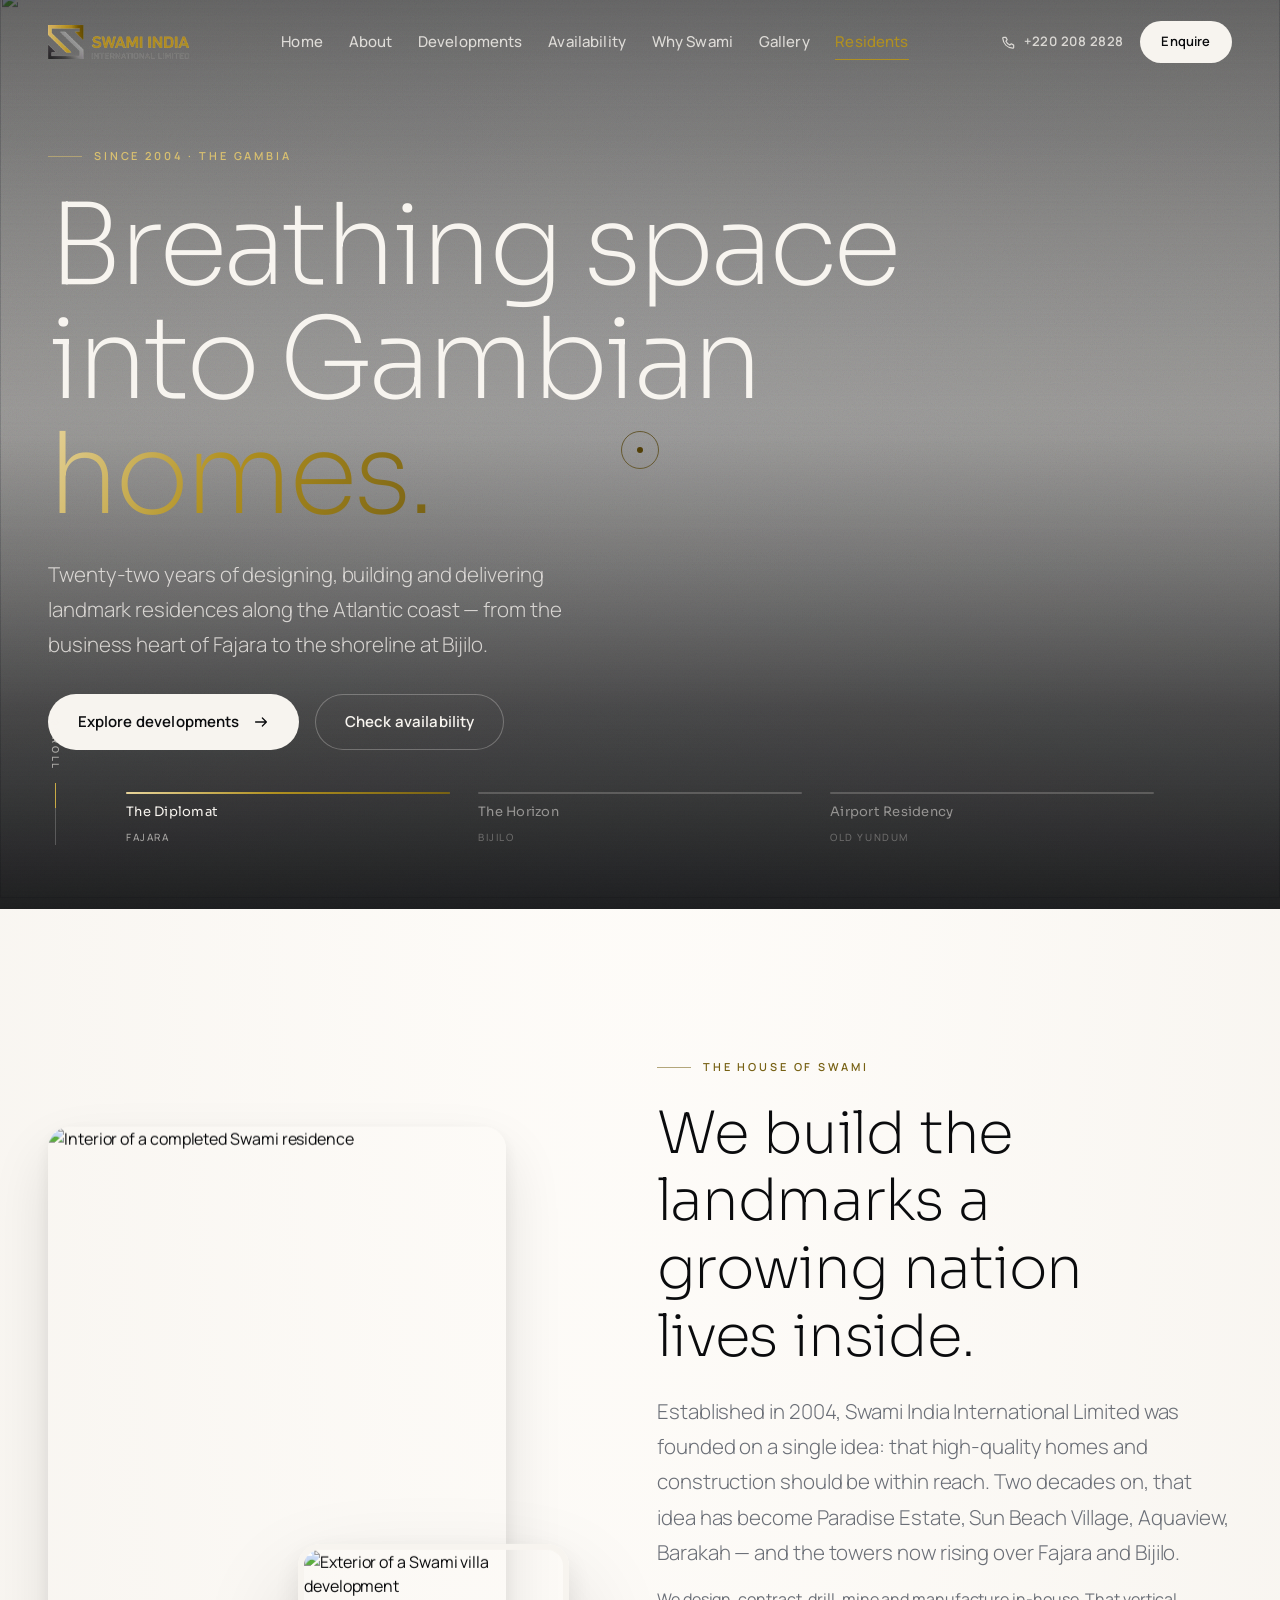
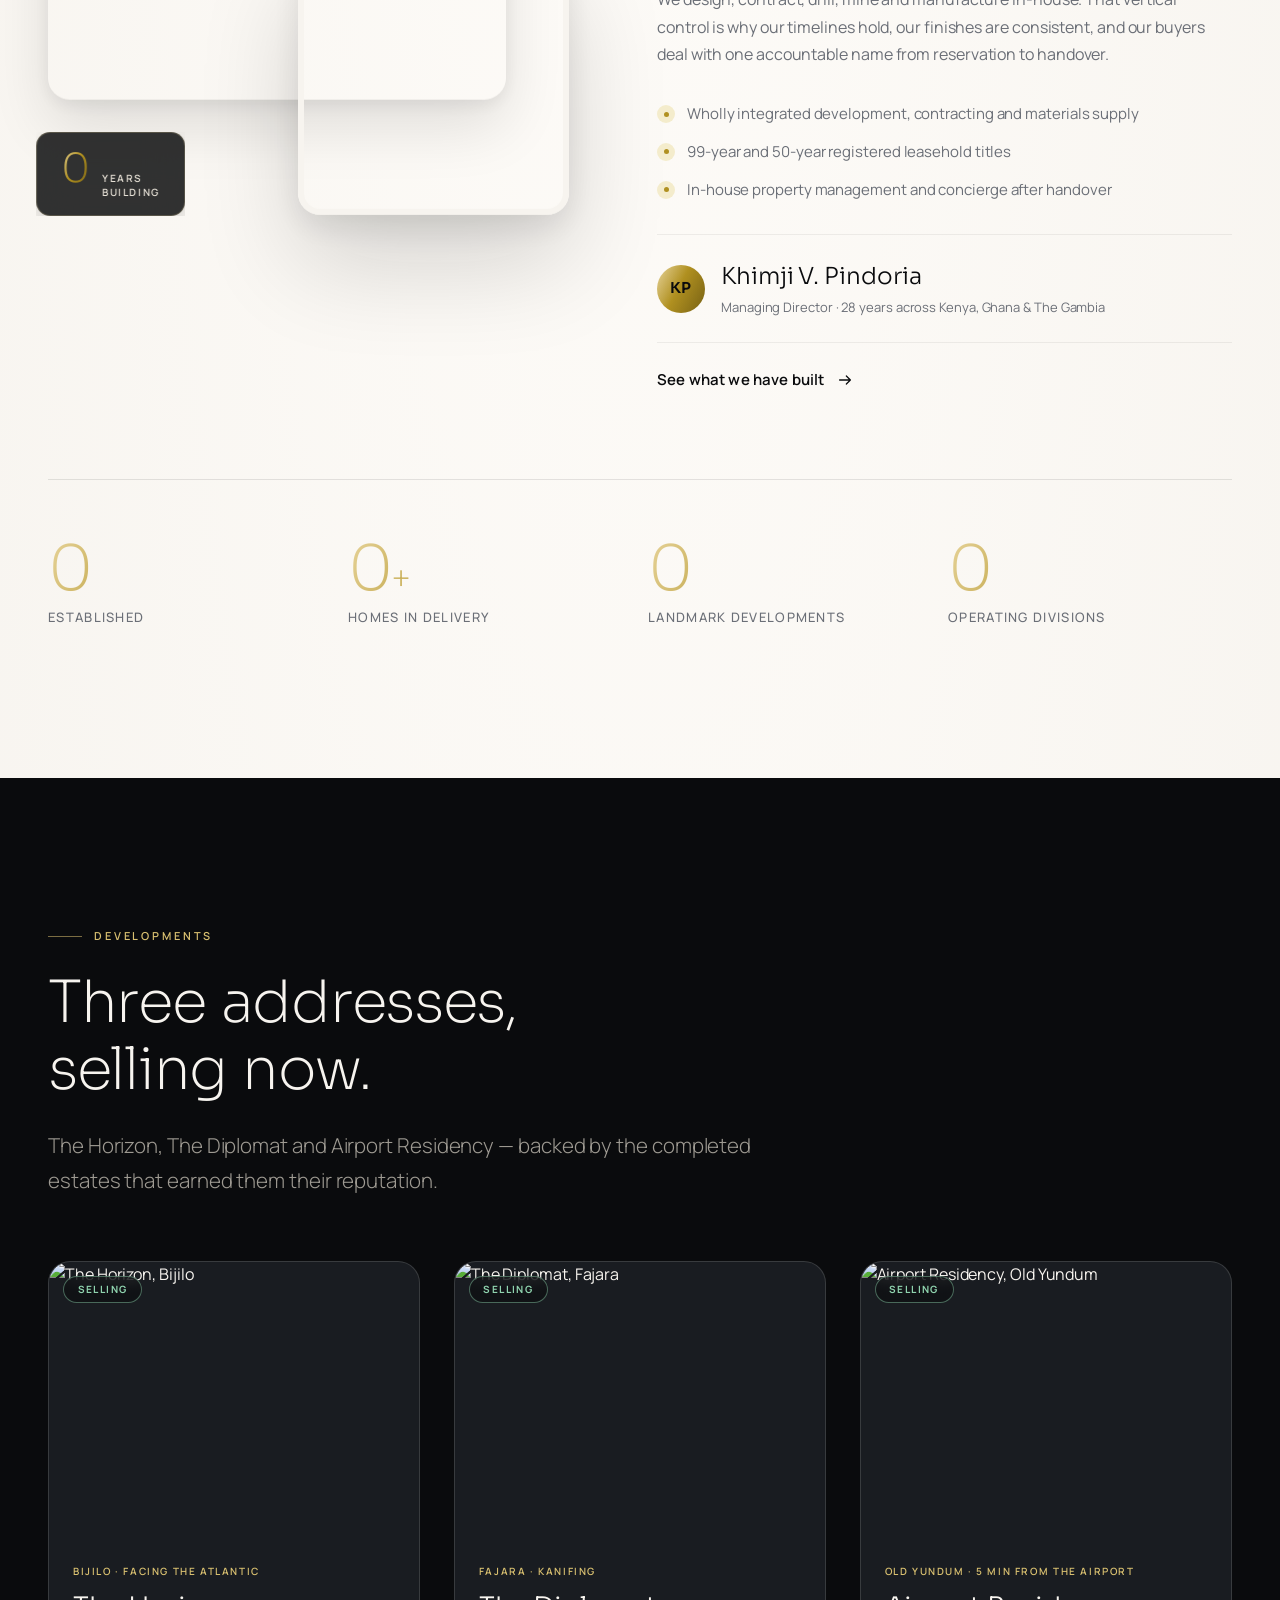
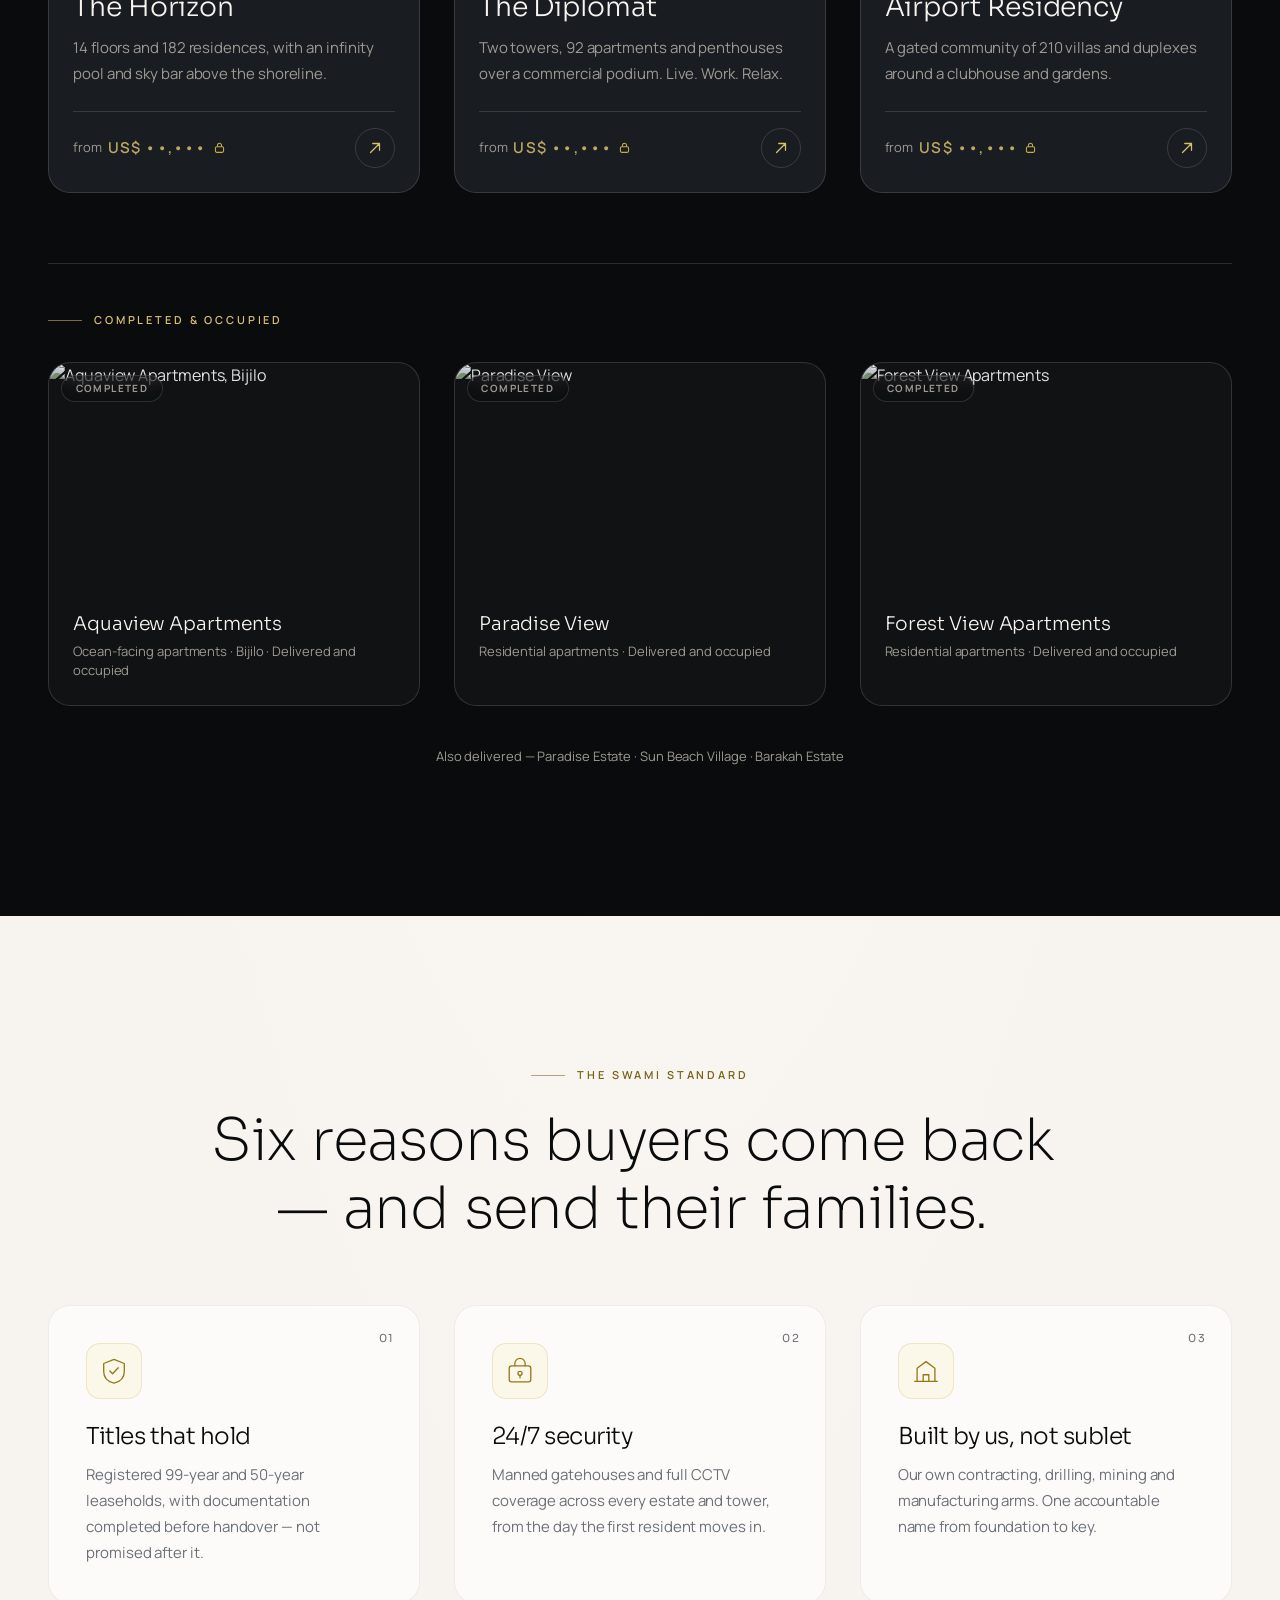
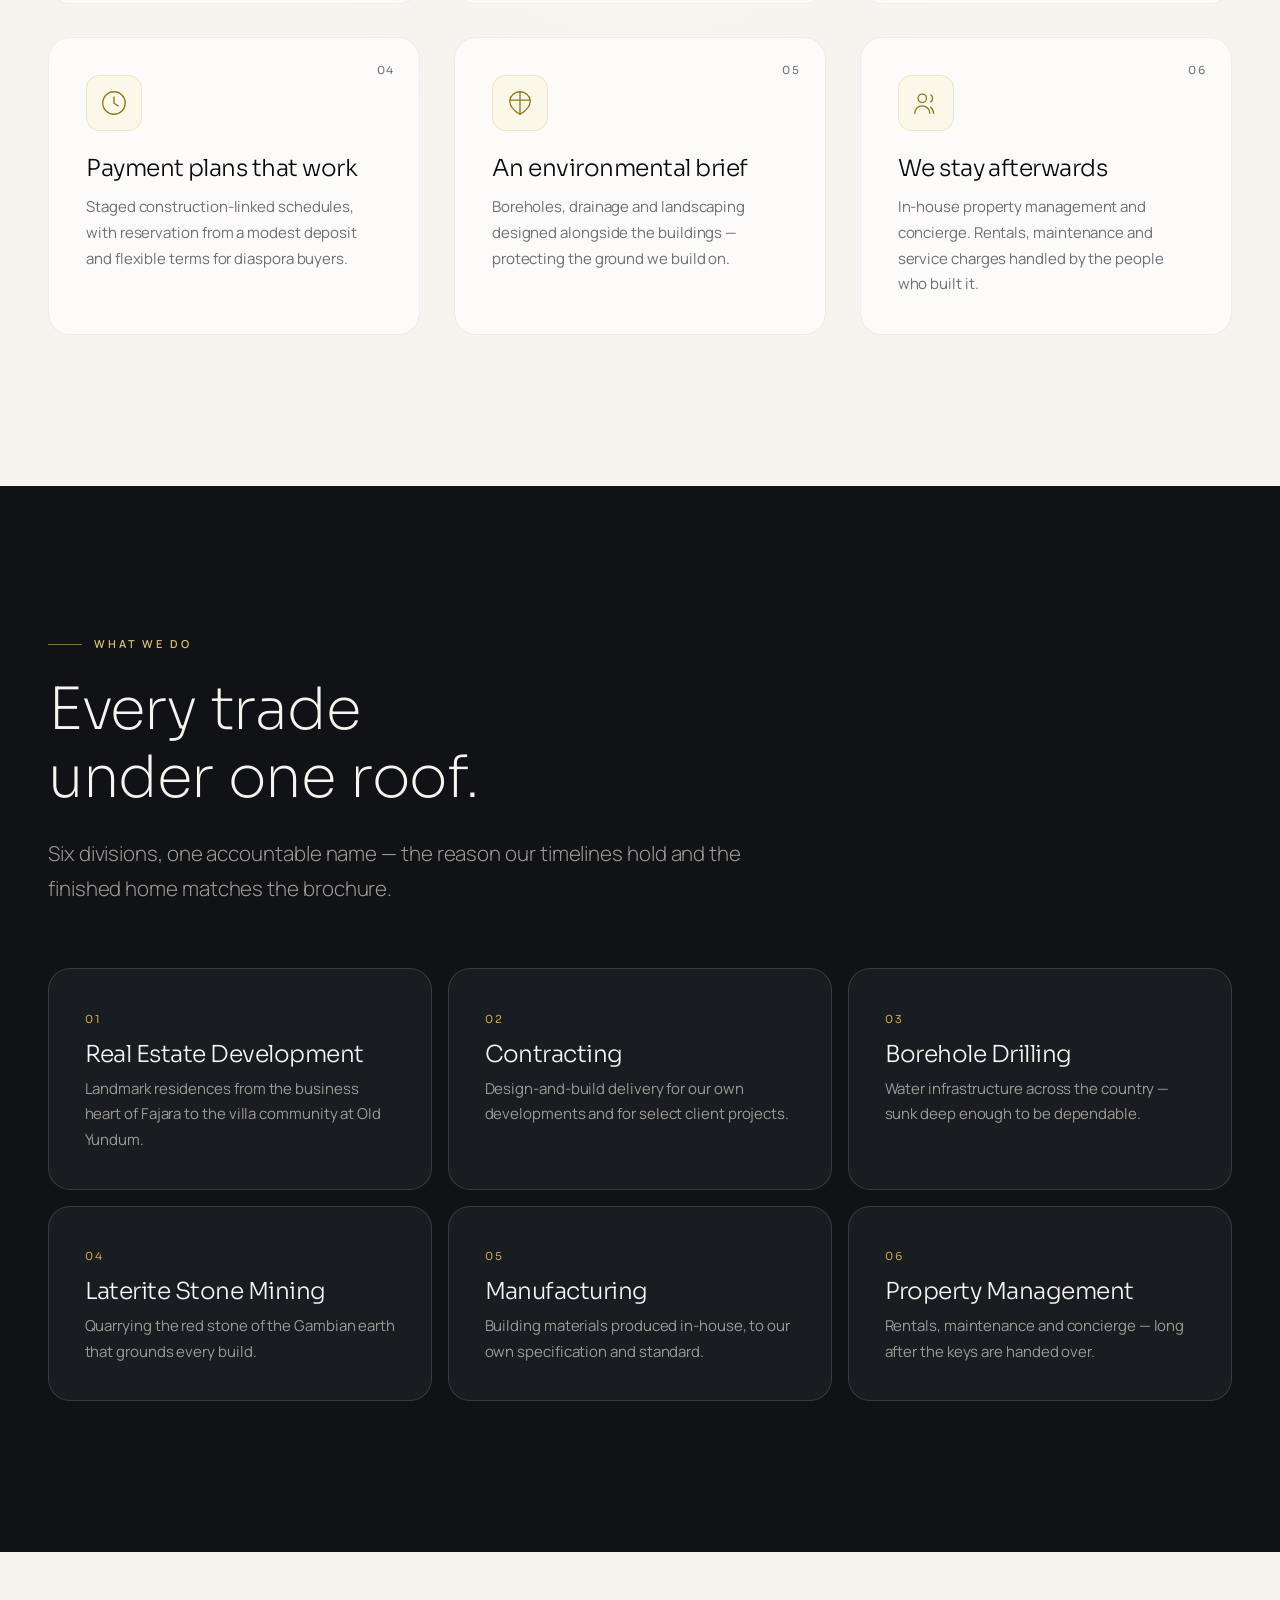
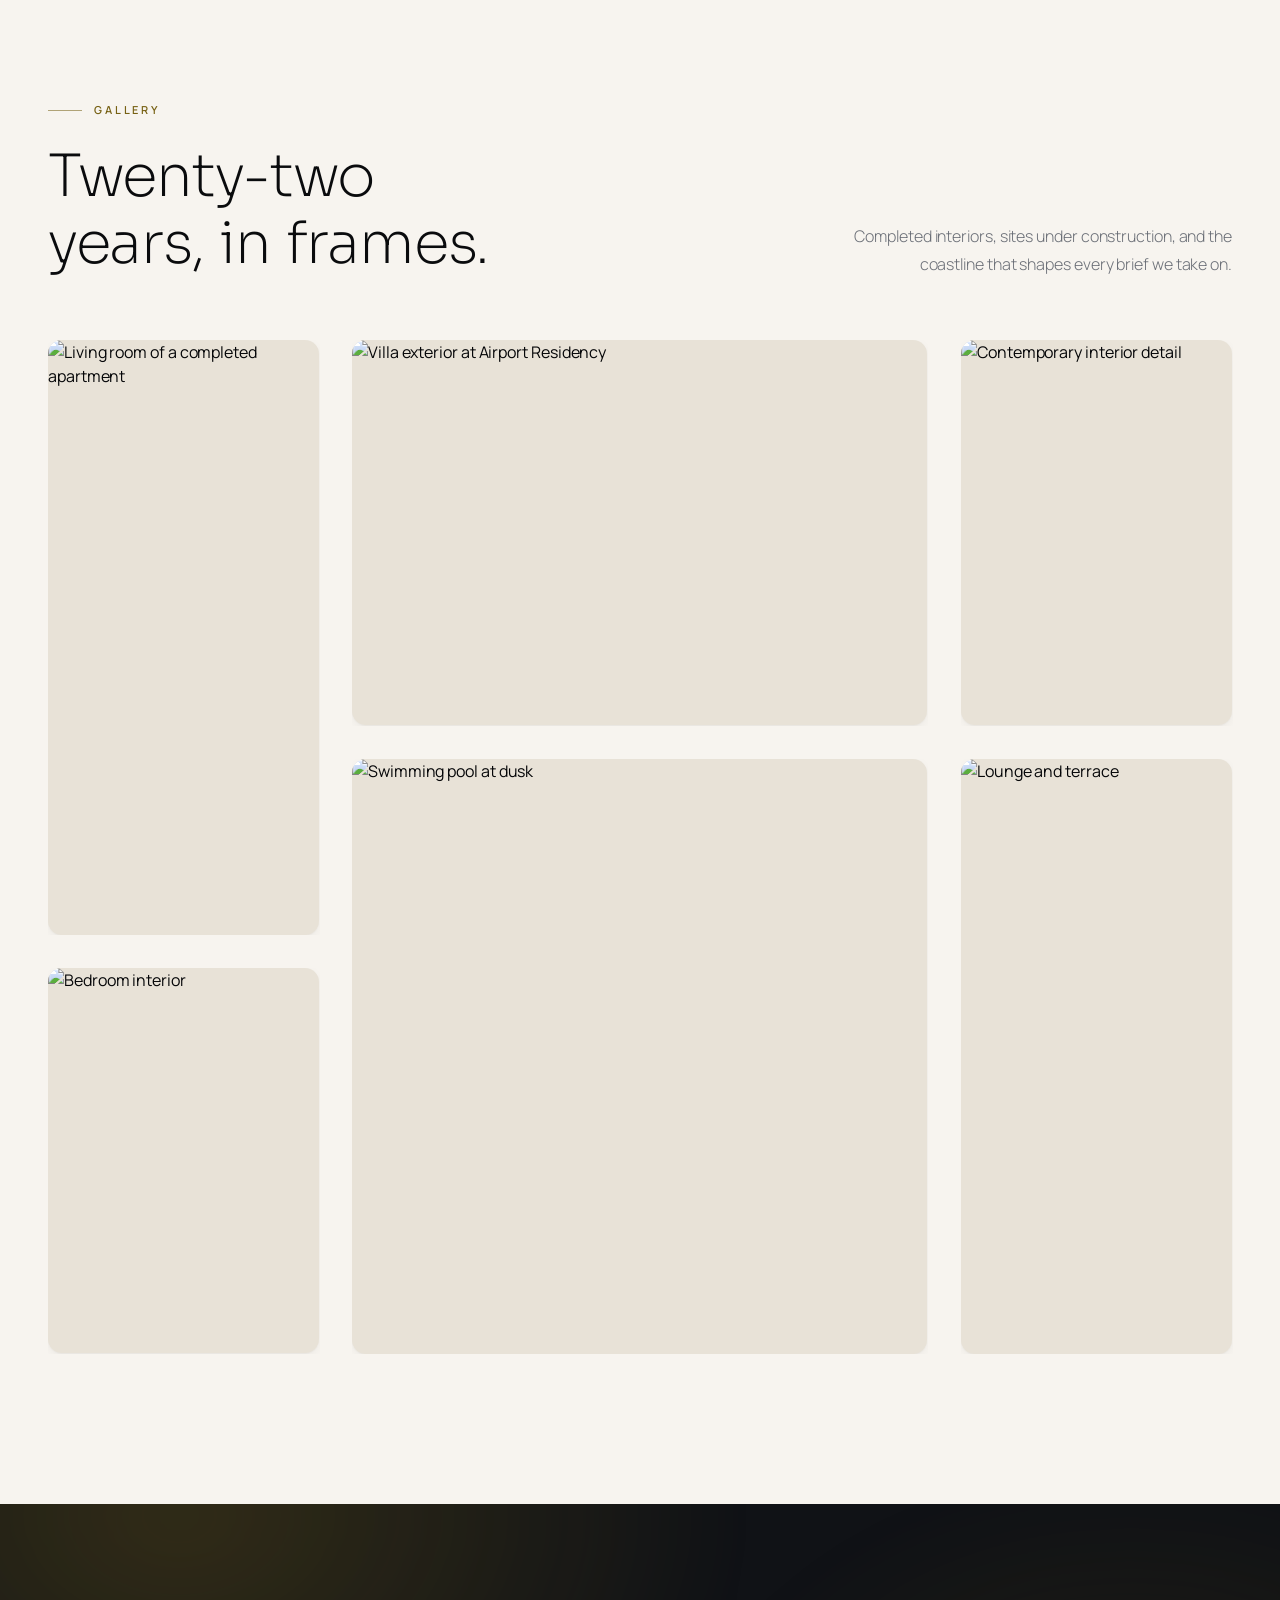
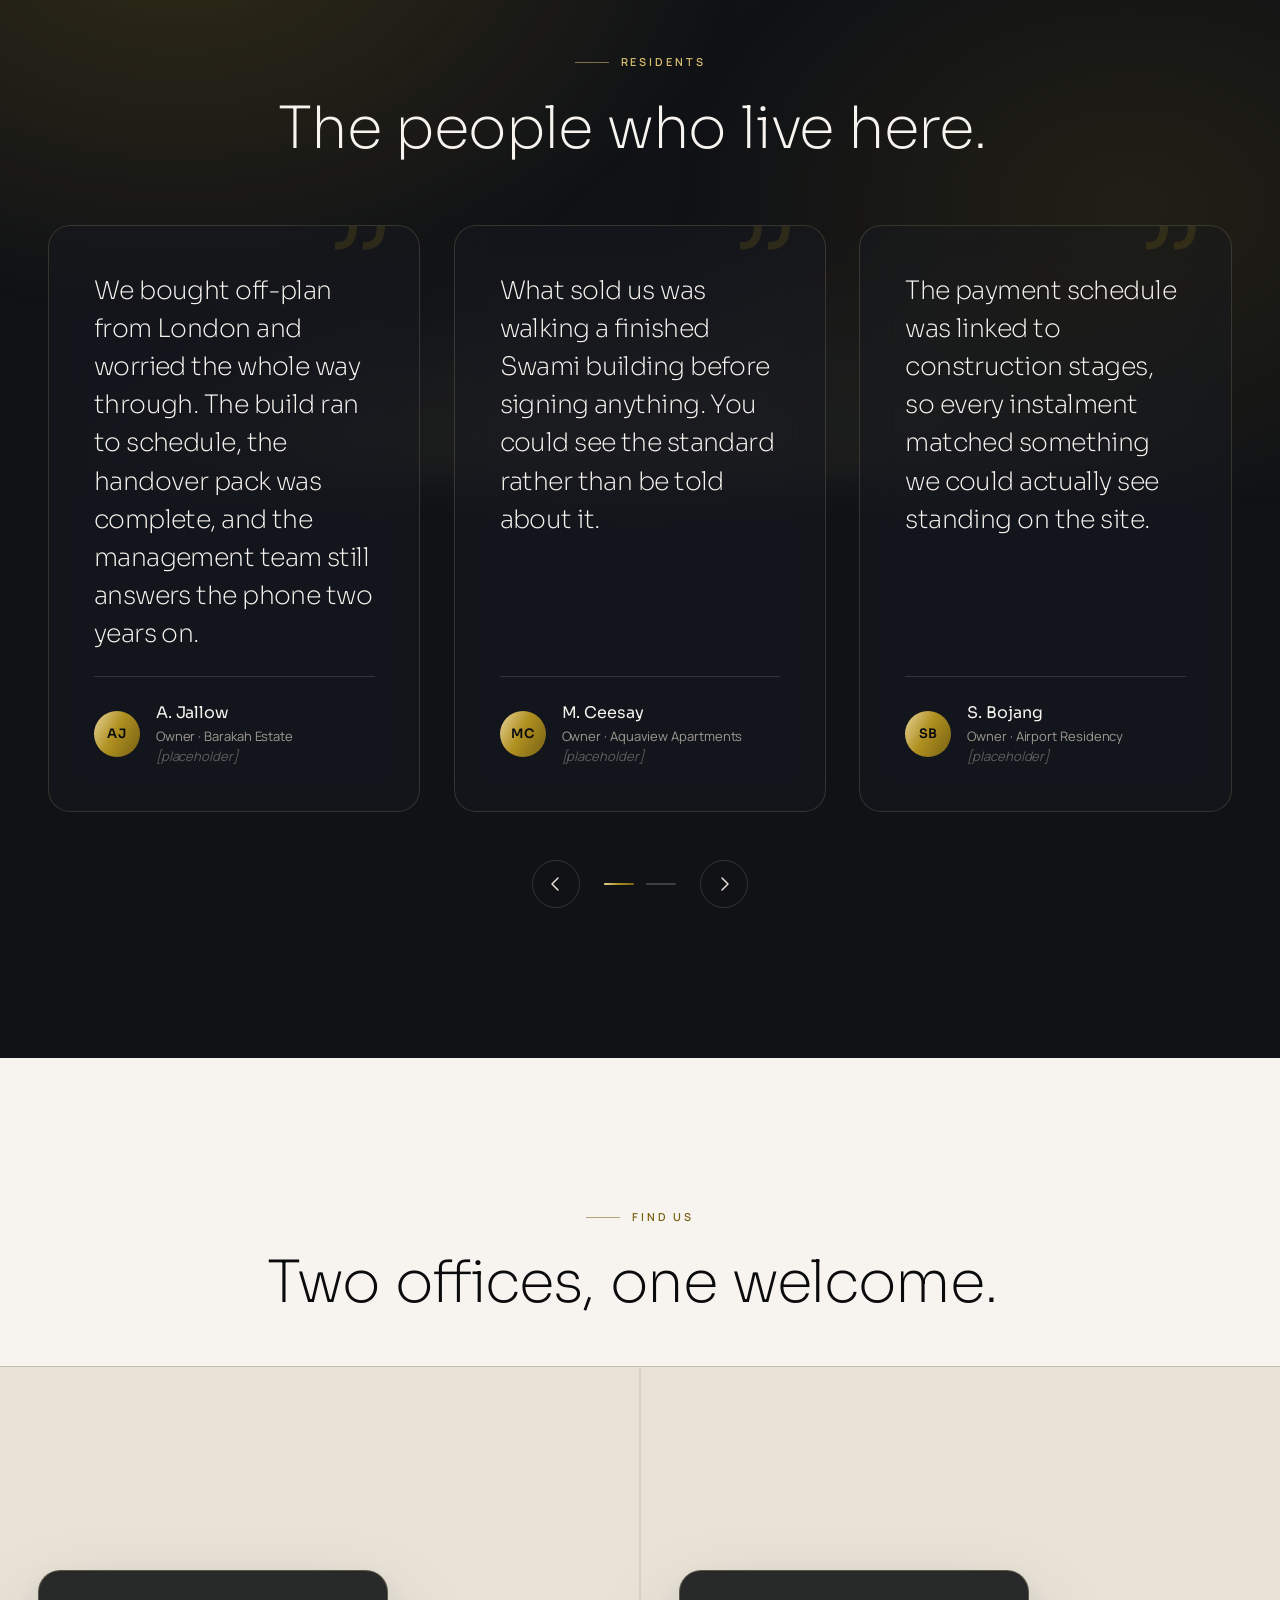
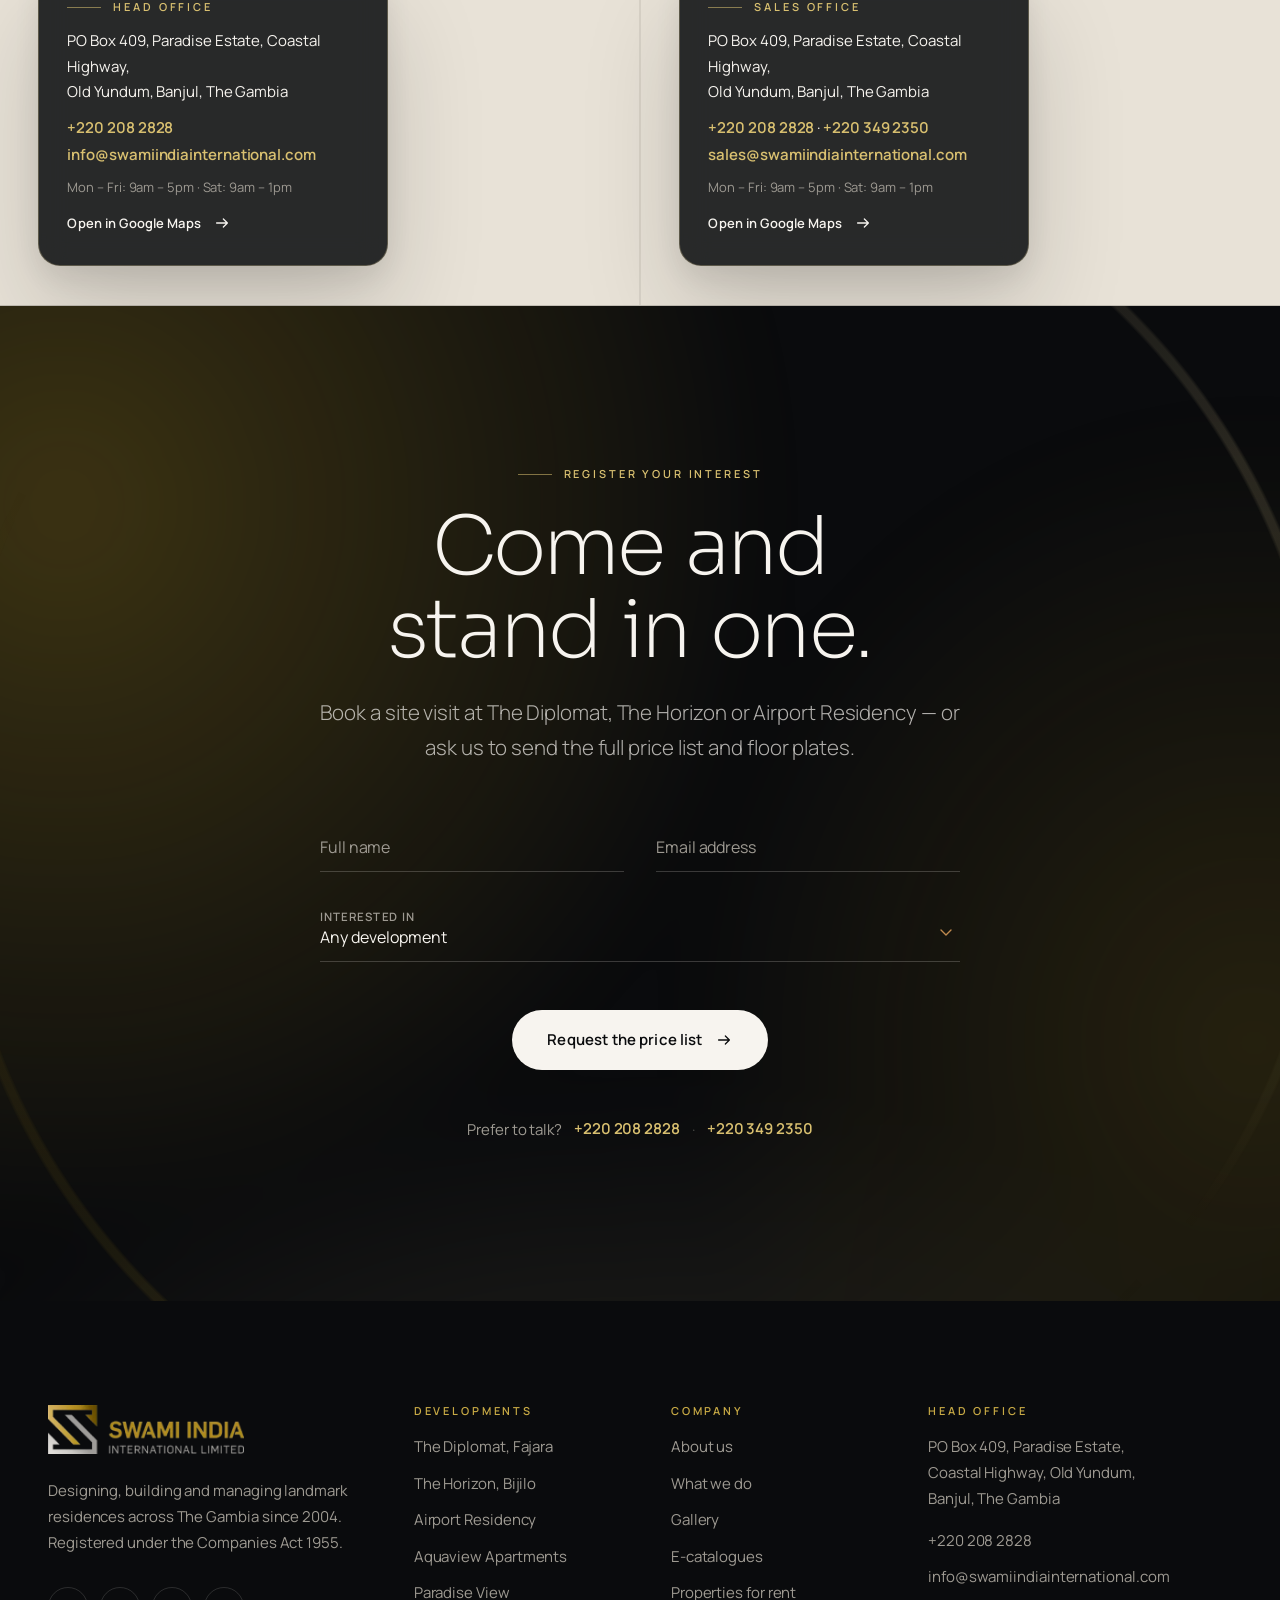
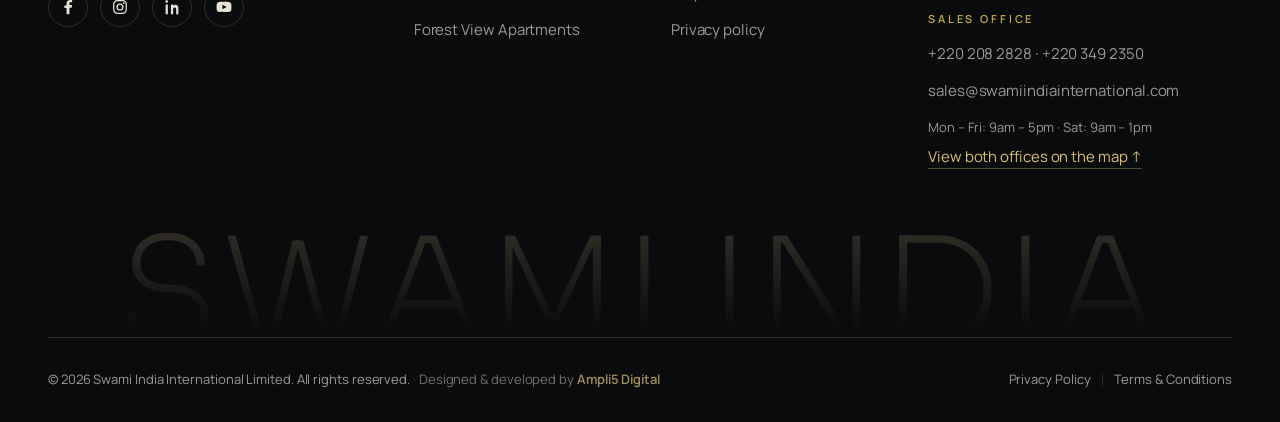
==== index.html @ 7299f5e7 "Initial commit: Swami India International Ltd website Co-Authored-By: Claude Opus 4.8 <noreply@anthr" ====
<!DOCTYPE html>
<html lang="en" class="no-js">
<head>
<meta charset="utf-8">
<meta name="viewport" content="width=device-width, initial-scale=1, viewport-fit=cover">
<meta name="theme-color" content="#0A0B0D">

<title>Swami India International — Landmark Residences on the Gambian Coast</title>
<meta name="description" content="Since 2004, Swami India International has designed and built landmark residences across The Gambia — from The Diplomat in Fajara to The Horizon in Bijilo. Apartments, penthouses and villas from US$57,000.">
<link rel="canonical" href="https://www.swamiindiainternational.com/">

<!-- Open Graph / social -->
<meta property="og:type" content="website">
<meta property="og:site_name" content="Swami India International Limited">
<meta property="og:title" content="Swami India International — Landmark Residences on the Gambian Coast">
<meta property="og:description" content="Twenty-two years of building magnificent landmarks in The Gambia. Apartments, penthouses and villas from US$57,000.">
<meta property="og:url" content="https://www.swamiindiainternational.com/">
<meta property="og:image" content="https://www.swamiindiainternational.com/og-image.jpg">
<meta name="twitter:card" content="summary_large_image">

<!-- Fonts: preconnect first so the handshake overlaps HTML parse -->
<link rel="preconnect" href="https://fonts.googleapis.com">
<link rel="preconnect" href="https://fonts.gstatic.com" crossorigin>
<link href="https://fonts.googleapis.com/css2?family=Sora:wght@200;300;400;600&family=Manrope:wght@300;400;500;600;700&display=swap" rel="stylesheet">

<link rel="stylesheet" href="assets/css/tokens.css">
<link rel="stylesheet" href="assets/css/main.css">

<!-- Flip the no-js class before first paint so reveal states are safe
     for users without JS (everything stays visible). -->
<script>document.documentElement.className = document.documentElement.className.replace('no-js','js');</script>

<!-- Structured data -->
<script type="application/ld+json">
{
  "@context": "https://schema.org",
  "@type": "RealEstateAgent",
  "name": "Swami India International Limited",
  "url": "https://www.swamiindiainternational.com/",
  "foundingDate": "2004",
  "description": "Diversified real estate developer and contractor in The Gambia, delivering luxury apartments, penthouses and villas since 2004.",
  "address": {
    "@type": "PostalAddress",
    "streetAddress": "Paradise Estate, Coastal Highway, Old Yundum",
    "addressLocality": "Banjul",
    "addressCountry": "GM"
  },
  "telephone": "+220 2082828",
  "email": "info@swamiindiainternational.com",
  "sameAs": [
    "https://www.facebook.com/swamiindiainternational",
    "https://www.instagram.com/swamiindiainternational",
    "https://www.linkedin.com/company/swami-india-international"
  ]
}
</script>
</head>

<body id="top">

<!-- ══════════════════════════════════════════════════════════════════
     PRELOADER — "The Horizon Line"
     A hairline draws across the viewport, the monogram resolves, the
     counter runs 0→100, then the panels split away from the horizon.
     ══════════════════════════════════════════════════════════════════ -->
<div class="preloader" id="preloader" role="status" aria-live="polite" aria-label="Loading">
  <div class="preloader__panel preloader__panel--top"></div>
  <div class="preloader__panel preloader__panel--bottom"></div>
  <div class="preloader__core">
    <!-- A raster logo can't be stroke-drawn, so it wipes in horizontally
         instead — same "horizon line" gesture, works with a PNG. -->
    <div class="preloader__mark">
      <img src="assets/img/logo-light.png" alt="Swami India International"
           width="214" height="53" fetchpriority="high">
    </div>
    <div class="preloader__line"><span class="preloader__line-fill" id="preloaderFill"></span></div>
    <div class="preloader__count"><span id="preloaderCount">0</span><i>%</i></div>
  </div>
</div>

<!-- Custom cursor (desktop, fine-pointer only — JS gates it) -->
<div class="cursor" id="cursor" aria-hidden="true">
  <div class="cursor__dot"></div>
  <div class="cursor__ring"><span class="cursor__label"></span></div>
</div>

<!-- Reading-progress hairline -->
<div class="progress" aria-hidden="true"><span class="progress__bar" id="progressBar"></span></div>

<a class="skip-link" href="#main">Skip to content</a>


<!-- ══════════════════════════════════════════════════════════════════
     NAVIGATION — transparent over the hero, glass once scrolled
     ══════════════════════════════════════════════════════════════════ -->
<header class="nav" id="nav">
  <div class="nav__inner">

    <!-- Two files, one visible at a time: the supplied logo is gold + dark
         grey, and the grey half disappears on the dark hero. CSS swaps them
         on the nav's scrolled state. -->
    <a class="brand" href="#top" aria-label="Swami India International — home">
      <img class="brand__logo brand__logo--light" src="assets/img/logo-light.png"
           alt="Swami India International" width="214" height="53" fetchpriority="high">
      <img class="brand__logo brand__logo--dark" src="assets/img/logo.png"
           alt="" aria-hidden="true" width="214" height="53">
    </a>

    <nav class="nav__links" aria-label="Primary">
      <a href="#top">Home</a>
      <a href="#about"        data-nav-link>About</a>
      <a href="#developments" data-nav-link>Developments</a>
      <a href="availability.html">Availability</a>
      <a href="#standard"     data-nav-link>Why Swami</a>
      <a href="#gallery"      data-nav-link>Gallery</a>
      <a href="#voices"       data-nav-link>Residents</a>
    </nav>

    <div class="nav__actions">
      <a class="nav__tel" href="tel:+2202082828">
        <svg viewBox="0 0 16 16" fill="none" aria-hidden="true"><path d="M5.2 2.5 6.6 5 5.3 6.6a8 8 0 0 0 4.1 4.1L11 9.4l2.5 1.4v2.4c0 .6-.5 1-1.1.9C6.6 13.5 2.5 9.4 1.9 3.6c-.1-.6.3-1.1.9-1.1h2.4Z" stroke="currentColor" stroke-width="1.3" stroke-linejoin="round"/></svg>
        <span>+220 208 2828</span>
      </a>
      <a class="btn btn--solid btn--sm" href="#cta" data-magnetic>
        <span>Enquire</span>
      </a>
      <button class="burger" id="burger" aria-label="Open menu" aria-expanded="false" aria-controls="menu">
        <span></span><span></span>
      </button>
    </div>

  </div>
</header>

<!-- Full-screen menu overlay -->
<div class="menu" id="menu" role="dialog" aria-modal="true" aria-label="Site menu" hidden>
  <div class="menu__bg" aria-hidden="true"></div>
  <div class="menu__inner">
    <nav class="menu__nav" aria-label="Menu">
      <a href="#top"><i>01</i><span>Home</span></a>
      <a href="#about"><i>02</i><span>About</span></a>
      <a href="#developments"><i>03</i><span>Developments</span></a>
      <a href="availability.html"><i>04</i><span>Availability</span></a>
      <a href="#standard"><i>05</i><span>Why Swami</span></a>
      <a href="#gallery"><i>06</i><span>Gallery</span></a>
      <a href="#voices"><i>07</i><span>Residents</span></a>
      <a href="#cta"><i>08</i><span>Enquire</span></a>
    </nav>
    <div class="menu__aside">
      <div class="menu__block">
        <h3 class="eyebrow">Sales Office</h3>
        <p>Paradise Estate, Coastal Highway<br>Old Yundum, Banjul, The&nbsp;Gambia</p>
      </div>
      <div class="menu__block">
        <h3 class="eyebrow">Speak to us</h3>
        <p>
          <a href="tel:+2202082828">+220 208 2828</a><br>
          <a href="mailto:sales@swamiindiainternational.com">sales@swamiindiainternational.com</a>
        </p>
      </div>
      <div class="menu__social">
        <a href="#" aria-label="Facebook">Facebook</a>
        <a href="#" aria-label="Instagram">Instagram</a>
        <a href="#" aria-label="LinkedIn">LinkedIn</a>
        <a href="#" aria-label="YouTube">YouTube</a>
      </div>
    </div>
  </div>
</div>


<main id="main">

<!-- ══════════════════════════════════════════════════════════════════
     1 · HERO
     ══════════════════════════════════════════════════════════════════ -->
<section class="hero on-dark" id="hero">

  <div class="hero__media" aria-hidden="true">
    <figure class="hero__slide is-active" data-hero-slide="0">
      <img src="https://images.unsplash.com/photo-1545324418-cc1a3fa10c00?w=2200&q=80&auto=format&fit=crop" alt="" fetchpriority="high" decoding="async">
    </figure>
    <figure class="hero__slide" data-hero-slide="1">
      <img src="https://images.unsplash.com/photo-1600596542815-ffad4c1539a9?w=2200&q=80&auto=format&fit=crop" alt="" loading="lazy" decoding="async">
    </figure>
    <figure class="hero__slide" data-hero-slide="2">
      <img src="https://images.unsplash.com/photo-1600585154340-be6161a56a0c?w=2200&q=80&auto=format&fit=crop" alt="" loading="lazy" decoding="async">
    </figure>
    <div class="hero__scrim"></div>
    <div class="hero__grain"></div>
  </div>

  <div class="hero__content">
    <p class="eyebrow eyebrow--light" data-reveal="fade">
      <span class="eyebrow__rule"></span>Since 2004 · The Gambia
    </p>

    <h1 class="hero__title" data-split="lines">
      Breathing space
      into Gambian
      homes.
    </h1>

    <p class="hero__lead" data-reveal="up" data-reveal-delay="620">
      Twenty-two years of designing, building and delivering landmark residences
      along the Atlantic coast — from the business heart of Fajara to the
      shoreline at Bijilo.
    </p>

    <div class="hero__actions" data-reveal="up" data-reveal-delay="780">
      <a class="btn btn--solid" href="#developments" data-magnetic>
        <span>Explore developments</span>
        <svg viewBox="0 0 20 20" fill="none" aria-hidden="true"><path d="M4 10h12m0 0-4.5-4.5M16 10l-4.5 4.5" stroke="currentColor" stroke-width="1.4" stroke-linecap="round" stroke-linejoin="round"/></svg>
      </a>
      <a class="btn btn--ghost btn--ghost-light" href="availability.html" data-magnetic>
        <span>Check availability</span>
      </a>
    </div>
  </div>

  <!-- Slide index — doubles as a switcher for the three selling projects -->
  <div class="hero__index" data-reveal="fade" data-reveal-delay="900">
    <button class="hero__idx is-active" data-hero-go="0" type="button">
      <span class="hero__idx-bar"><i></i></span>
      <span class="hero__idx-name">The Diplomat</span>
      <span class="hero__idx-loc">Fajara</span>
    </button>
    <button class="hero__idx" data-hero-go="1" type="button">
      <span class="hero__idx-bar"><i></i></span>
      <span class="hero__idx-name">The Horizon</span>
      <span class="hero__idx-loc">Bijilo</span>
    </button>
    <button class="hero__idx" data-hero-go="2" type="button">
      <span class="hero__idx-bar"><i></i></span>
      <span class="hero__idx-name">Airport Residency</span>
      <span class="hero__idx-loc">Old Yundum</span>
    </button>
  </div>

  <a class="hero__scroll" href="#about" aria-label="Scroll to about">
    <span class="hero__scroll-label">Scroll</span>
    <span class="hero__scroll-line"><i></i></span>
  </a>
</section>


<!-- ══════════════════════════════════════════════════════════════════
     3 · ABOUT
     ══════════════════════════════════════════════════════════════════ -->
<section class="about section" id="about">
  <div class="shell">
    <div class="about__grid">

      <div class="about__media">
        <figure class="about__img about__img--main" data-parallax="-0.06">
          <img src="https://images.unsplash.com/photo-1600607687939-ce8a6c25118c?w=1400&q=80&auto=format&fit=crop"
               alt="Interior of a completed Swami residence" loading="lazy" decoding="async" data-reveal="mask">
        </figure>
        <figure class="about__img about__img--inset" data-parallax="0.12">
          <img src="https://images.unsplash.com/photo-1580587771525-78b9dba3b914?w=900&q=80&auto=format&fit=crop"
               alt="Exterior of a Swami villa development" loading="lazy" decoding="async" data-reveal="mask" data-reveal-delay="200">
        </figure>
        <div class="about__badge glass" data-reveal="scale" data-reveal-delay="480">
          <strong data-count="22" data-count-dur="1600">0</strong>
          <span>Years<br>building</span>
        </div>
      </div>

      <div class="about__body">
        <p class="eyebrow" data-reveal="fade"><span class="eyebrow__rule"></span>The House of Swami</p>

        <h2 class="h2" data-split="words">
          We build the landmarks a growing nation lives inside.
        </h2>

        <p class="lead" data-reveal="up" data-reveal-delay="180">
          Established in 2004, Swami India International Limited was founded on a
          single idea: that high-quality homes and construction should be within
          reach. Two decades on, that idea has become Paradise Estate, Sun Beach
          Village, Aquaview, Barakah — and the towers now rising over Fajara and
          Bijilo.
        </p>

        <p class="body-muted" data-reveal="up" data-reveal-delay="280">
          We design, contract, drill, mine and manufacture in-house. That vertical
          control is why our timelines hold, our finishes are consistent, and our
          buyers deal with one accountable name from reservation to handover.
        </p>

        <ul class="about__points" data-reveal="stagger" data-reveal-delay="340">
          <li><span class="tick" aria-hidden="true"></span>Wholly integrated development, contracting and materials supply</li>
          <li><span class="tick" aria-hidden="true"></span>99-year and 50-year registered leasehold titles</li>
          <li><span class="tick" aria-hidden="true"></span>In-house property management and concierge after handover</li>
        </ul>

        <div class="about__sign" data-reveal="up" data-reveal-delay="460">
          <div class="about__sign-mark" aria-hidden="true">KP</div>
          <div>
            <strong>Khimji V. Pindoria</strong>
            <span>Managing Director · 28 years across Kenya, Ghana &amp; The Gambia</span>
          </div>
        </div>

        <a class="link-arrow" href="#developments" data-reveal="fade" data-reveal-delay="540">
          <span>See what we have built</span>
          <svg viewBox="0 0 20 20" fill="none" aria-hidden="true"><path d="M4 10h12m0 0-4.5-4.5M16 10l-4.5 4.5" stroke="currentColor" stroke-width="1.4" stroke-linecap="round" stroke-linejoin="round"/></svg>
        </a>
      </div>

    </div>

    <!-- Statistics -->
    <!-- NOTE FOR LAUNCH: verify these figures with the company before going
         live. Current values are drawn from published project pages:
         92 (Diplomat) + 182 (Horizon) + 210 (Airport Residency) = 484 units. -->
    <div class="stats" data-reveal="stagger">
      <div class="stat">
        <strong class="stat__num" data-count="2004" data-count-raw="1" data-count-dur="1800">0</strong>
        <span class="stat__label">Established</span>
      </div>
      <div class="stat">
        <strong class="stat__num"><span data-count="484" data-count-dur="2000">0</span><i>+</i></strong>
        <span class="stat__label">Homes in delivery</span>
      </div>
      <div class="stat">
        <strong class="stat__num"><span data-count="9" data-count-dur="1400">0</span></strong>
        <span class="stat__label">Landmark developments</span>
      </div>
      <div class="stat">
        <strong class="stat__num"><span data-count="6" data-count-dur="1200">0</span></strong>
        <span class="stat__label">Operating divisions</span>
      </div>
    </div>
  </div>
</section>


<!-- ══════════════════════════════════════════════════════════════════
     4 · DEVELOPMENTS — interactive hover index
     Desktop: rows reveal a cursor-tracked image.
     Mobile:  the same markup collapses into image cards (CSS only).
     ══════════════════════════════════════════════════════════════════ -->
<section class="dev section on-dark" id="developments">
  <div class="shell">

    <header class="section-head">
      <p class="eyebrow eyebrow--light" data-reveal="fade"><span class="eyebrow__rule"></span>Developments</p>
      <h2 class="h2" data-split="words">Three addresses, selling now.</h2>
      <p class="lead lead--muted" data-reveal="up" data-reveal-delay="200">
        The Horizon, The Diplomat and Airport Residency — backed by the completed
        estates that earned them their reputation.
      </p>
    </header>

    <!-- Featured: the three projects selling now -->
    <div class="feat" data-reveal="stagger">

      <a class="feat-card" href="availability.html">
        <span class="feat-card__media">
          <img src="https://images.unsplash.com/photo-1600596542815-ffad4c1539a9?w=900&q=78&auto=format&fit=crop" alt="The Horizon, Bijilo" loading="lazy" decoding="async">
          <span class="pill pill--selling">Selling</span>
        </span>
        <span class="feat-card__body">
          <span class="feat-card__loc">Bijilo · Facing the Atlantic</span>
          <span class="feat-card__name">The Horizon</span>
          <span class="feat-card__desc">14 floors and 182 residences, with an infinity pool and sky bar above the shoreline.</span>
          <span class="feat-card__meta">
            <span class="feat-card__price">from <b class="gprice" data-price="US$57,000">US$ &#8226;&#8226;,&#8226;&#8226;&#8226;</b> <svg class="gprice-lock" viewBox="0 0 16 16" fill="none" aria-hidden="true"><rect x="3" y="7" width="10" height="7" rx="1.6" stroke="currentColor" stroke-width="1.3"/><path d="M5.5 7V5.2a2.5 2.5 0 0 1 5 0V7" stroke="currentColor" stroke-width="1.3"/></svg></span>
            <span class="feat-card__go" role="button" tabindex="0" aria-label="Quick price — enquire and see the starting price">
              <svg viewBox="0 0 20 20" fill="none"><path d="M5 15 15 5m0 0H7.5M15 5v7.5" stroke="currentColor" stroke-width="1.4" stroke-linecap="round" stroke-linejoin="round"/></svg>
            </span>
          </span>
        </span>
      </a>

      <a class="feat-card" href="availability.html">
        <span class="feat-card__media">
          <img src="https://images.unsplash.com/photo-1545324418-cc1a3fa10c00?w=900&q=78&auto=format&fit=crop" alt="The Diplomat, Fajara" loading="lazy" decoding="async">
          <span class="pill pill--selling">Selling</span>
        </span>
        <span class="feat-card__body">
          <span class="feat-card__loc">Fajara · Kanifing</span>
          <span class="feat-card__name">The Diplomat</span>
          <span class="feat-card__desc">Two towers, 92 apartments and penthouses over a commercial podium. Live. Work. Relax.</span>
          <span class="feat-card__meta">
            <span class="feat-card__price">from <b class="gprice" data-price="US$78,500">US$ &#8226;&#8226;,&#8226;&#8226;&#8226;</b> <svg class="gprice-lock" viewBox="0 0 16 16" fill="none" aria-hidden="true"><rect x="3" y="7" width="10" height="7" rx="1.6" stroke="currentColor" stroke-width="1.3"/><path d="M5.5 7V5.2a2.5 2.5 0 0 1 5 0V7" stroke="currentColor" stroke-width="1.3"/></svg></span>
            <span class="feat-card__go" role="button" tabindex="0" aria-label="Quick price — enquire and see the starting price">
              <svg viewBox="0 0 20 20" fill="none"><path d="M5 15 15 5m0 0H7.5M15 5v7.5" stroke="currentColor" stroke-width="1.4" stroke-linecap="round" stroke-linejoin="round"/></svg>
            </span>
          </span>
        </span>
      </a>

      <a class="feat-card" href="availability.html#villas">
        <span class="feat-card__media">
          <img src="https://images.unsplash.com/photo-1600585154340-be6161a56a0c?w=900&q=78&auto=format&fit=crop" alt="Airport Residency, Old Yundum" loading="lazy" decoding="async">
          <span class="pill pill--selling">Selling</span>
        </span>
        <span class="feat-card__body">
          <span class="feat-card__loc">Old Yundum · 5 min from the airport</span>
          <span class="feat-card__name">Airport Residency</span>
          <span class="feat-card__desc">A gated community of 210 villas and duplexes around a clubhouse and gardens.</span>
          <span class="feat-card__meta">
            <span class="feat-card__price">from <b class="gprice" data-price="US$79,500">US$ &#8226;&#8226;,&#8226;&#8226;&#8226;</b> <svg class="gprice-lock" viewBox="0 0 16 16" fill="none" aria-hidden="true"><rect x="3" y="7" width="10" height="7" rx="1.6" stroke="currentColor" stroke-width="1.3"/><path d="M5.5 7V5.2a2.5 2.5 0 0 1 5 0V7" stroke="currentColor" stroke-width="1.3"/></svg></span>
            <span class="feat-card__go" role="button" tabindex="0" aria-label="Quick price — enquire and see the starting price">
              <svg viewBox="0 0 20 20" fill="none"><path d="M5 15 15 5m0 0H7.5M15 5v7.5" stroke="currentColor" stroke-width="1.4" stroke-linecap="round" stroke-linejoin="round"/></svg>
            </span>
          </span>
        </span>
      </a>

    </div>

    <!-- Completed & occupied — same card language as featured, archived tone -->
    <div class="done" data-reveal="stagger">
      <div class="done__head">
        <p class="eyebrow eyebrow--light"><span class="eyebrow__rule"></span>Completed &amp; occupied</p>
      </div>

      <article class="done-card">
        <span class="done-card__media">
          <img src="https://images.unsplash.com/photo-1613490493576-7fde63acd811?w=700&q=75&auto=format&fit=crop" alt="Aquaview Apartments, Bijilo" loading="lazy" decoding="async">
          <span class="pill pill--done">Completed</span>
        </span>
        <span class="done-card__body">
          <b>Aquaview Apartments</b>
          <span>Ocean-facing apartments · Bijilo · Delivered and occupied</span>
        </span>
      </article>

      <article class="done-card">
        <span class="done-card__media">
          <img src="https://images.unsplash.com/photo-1600566753086-00f18fb6b3ea?w=700&q=75&auto=format&fit=crop" alt="Paradise View" loading="lazy" decoding="async">
          <span class="pill pill--done">Completed</span>
        </span>
        <span class="done-card__body">
          <b>Paradise View</b>
          <span>Residential apartments · Delivered and occupied</span>
        </span>
      </article>

      <article class="done-card">
        <span class="done-card__media">
          <img src="https://images.unsplash.com/photo-1580587771525-78b9dba3b914?w=700&q=75&auto=format&fit=crop" alt="Forest View Apartments" loading="lazy" decoding="async">
          <span class="pill pill--done">Completed</span>
        </span>
        <span class="done-card__body">
          <b>Forest View Apartments</b>
          <span>Residential apartments · Delivered and occupied</span>
        </span>
      </article>

      <p class="done__note">Also delivered — Paradise Estate · Sun Beach Village · Barakah Estate</p>
    </div>

  </div>
</section>


<!-- ══════════════════════════════════════════════════════════════════
     5 · THE SWAMI STANDARD (why choose us)
     ══════════════════════════════════════════════════════════════════ -->
<section class="standard section" id="standard">
  <div class="shell">

    <header class="section-head section-head--center">
      <p class="eyebrow" data-reveal="fade"><span class="eyebrow__rule"></span>The Swami Standard</p>
      <h2 class="h2" data-split="words">Six reasons buyers come back — and send their families.</h2>
    </header>

    <div class="cards" data-reveal="stagger">

      <article class="card">
        <span class="card__icon" aria-hidden="true">
          <svg viewBox="0 0 32 32" fill="none"><path class="dw" d="M16 3.5 27 8v8.5c0 6.6-4.5 10.9-11 12.5-6.5-1.6-11-5.9-11-12.5V8l11-4.5Z" stroke="currentColor" stroke-width="1.4" stroke-linejoin="round"/><path class="dw" d="m11.5 16 3 3 6-6.5" stroke="currentColor" stroke-width="1.4" stroke-linecap="round" stroke-linejoin="round"/></svg>
        </span>
        <h3 class="card__title">Titles that hold</h3>
        <p class="card__text">Registered 99-year and 50-year leaseholds, with documentation completed before handover — not promised after it.</p>
        <span class="card__no">01</span>
      </article>

      <article class="card">
        <span class="card__icon" aria-hidden="true">
          <svg viewBox="0 0 32 32" fill="none"><rect class="dw" x="4.5" y="10.5" width="23" height="17" rx="2.5" stroke="currentColor" stroke-width="1.4"/><path class="dw" d="M10.5 10.5V8a5.5 5.5 0 0 1 11 0v2.5" stroke="currentColor" stroke-width="1.4" stroke-linecap="round"/><circle class="dw" cx="16" cy="18.5" r="2.2" stroke="currentColor" stroke-width="1.4"/><path class="dw" d="M16 20.7v2.6" stroke="currentColor" stroke-width="1.4" stroke-linecap="round"/></svg>
        </span>
        <h3 class="card__title">24/7 security</h3>
        <p class="card__text">Manned gatehouses and full CCTV coverage across every estate and tower, from the day the first resident moves in.</p>
        <span class="card__no">02</span>
      </article>

      <article class="card">
        <span class="card__icon" aria-hidden="true">
          <svg viewBox="0 0 32 32" fill="none"><path class="dw" d="M4 27h24M6.5 27V13l9.5-7 9.5 7v14" stroke="currentColor" stroke-width="1.4" stroke-linecap="round" stroke-linejoin="round"/><path class="dw" d="M13 27v-7h6v7" stroke="currentColor" stroke-width="1.4" stroke-linejoin="round"/></svg>
        </span>
        <h3 class="card__title">Built by us, not sublet</h3>
        <p class="card__text">Our own contracting, drilling, mining and manufacturing arms. One accountable name from foundation to key.</p>
        <span class="card__no">03</span>
      </article>

      <article class="card">
        <span class="card__icon" aria-hidden="true">
          <svg viewBox="0 0 32 32" fill="none"><circle class="dw" cx="16" cy="16" r="12" stroke="currentColor" stroke-width="1.4"/><path class="dw" d="M16 9.5v6.8l4.5 2.7" stroke="currentColor" stroke-width="1.4" stroke-linecap="round" stroke-linejoin="round"/></svg>
        </span>
        <h3 class="card__title">Payment plans that work</h3>
        <p class="card__text">Staged construction-linked schedules, with reservation from a modest deposit and flexible terms for diaspora buyers.</p>
        <span class="card__no">04</span>
      </article>

      <article class="card">
        <span class="card__icon" aria-hidden="true">
          <svg viewBox="0 0 32 32" fill="none"><path class="dw" d="M16 28c7-4 11-9 11-14.5A11 11 0 0 0 16 4" stroke="currentColor" stroke-width="1.4" stroke-linecap="round"/><path class="dw" d="M16 28C9 24 5 19 5 13.5A11 11 0 0 1 16 4" stroke="currentColor" stroke-width="1.4" stroke-linecap="round"/><path class="dw" d="M16 4v24M6 13h20" stroke="currentColor" stroke-width="1.4" stroke-linecap="round"/></svg>
        </span>
        <h3 class="card__title">An environmental brief</h3>
        <p class="card__text">Boreholes, drainage and landscaping designed alongside the buildings — protecting the ground we build on.</p>
        <span class="card__no">05</span>
      </article>

      <article class="card">
        <span class="card__icon" aria-hidden="true">
          <svg viewBox="0 0 32 32" fill="none"><circle class="dw" cx="12" cy="11" r="4.5" stroke="currentColor" stroke-width="1.4"/><path class="dw" d="M4 27a8 8 0 0 1 16 0" stroke="currentColor" stroke-width="1.4" stroke-linecap="round"/><path class="dw" d="M21 7.2a4.5 4.5 0 0 1 0 7.6M24 27a8 8 0 0 0-3.2-6.4" stroke="currentColor" stroke-width="1.4" stroke-linecap="round"/></svg>
        </span>
        <h3 class="card__title">We stay afterwards</h3>
        <p class="card__text">In-house property management and concierge. Rentals, maintenance and service charges handled by the people who built it.</p>
        <span class="card__no">06</span>
      </article>

    </div>
  </div>
</section>


<!-- ══════════════════════════════════════════════════════════════════
     6 · WHAT WE DO — the group's divisions
     ══════════════════════════════════════════════════════════════════ -->
<section class="svc section on-dark" id="services">
  <div class="shell">

    <header class="section-head">
      <p class="eyebrow eyebrow--light" data-reveal="fade"><span class="eyebrow__rule"></span>What we do</p>
      <h2 class="h2" data-split="words">Every trade under one roof.</h2>
      <p class="lead lead--muted" data-reveal="up" data-reveal-delay="200">
        Six divisions, one accountable name — the reason our timelines hold and
        the finished home matches the brochure.
      </p>
    </header>

    <div class="svc__grid" data-reveal="stagger">

      <article class="svc-tile">
        <i>01</i>
        <h3>Real Estate Development</h3>
        <p>Landmark residences from the business heart of Fajara to the villa community at Old Yundum.</p>
      </article>

      <article class="svc-tile">
        <i>02</i>
        <h3>Contracting</h3>
        <p>Design-and-build delivery for our own developments and for select client projects.</p>
      </article>

      <article class="svc-tile">
        <i>03</i>
        <h3>Borehole Drilling</h3>
        <p>Water infrastructure across the country — sunk deep enough to be dependable.</p>
      </article>

      <article class="svc-tile">
        <i>04</i>
        <h3>Laterite Stone Mining</h3>
        <p>Quarrying the red stone of the Gambian earth that grounds every build.</p>
      </article>

      <article class="svc-tile">
        <i>05</i>
        <h3>Manufacturing</h3>
        <p>Building materials produced in-house, to our own specification and standard.</p>
      </article>

      <article class="svc-tile">
        <i>06</i>
        <h3>Property Management</h3>
        <p>Rentals, maintenance and concierge — long after the keys are handed over.</p>
      </article>

    </div>
  </div>
</section>


<!-- ══════════════════════════════════════════════════════════════════
     7 · GALLERY — masonry + lightbox
     ══════════════════════════════════════════════════════════════════ -->
<section class="gallery section" id="gallery">
  <div class="shell">

    <header class="section-head section-head--split">
      <div>
        <p class="eyebrow" data-reveal="fade"><span class="eyebrow__rule"></span>Gallery</p>
        <h2 class="h2" data-split="words">Twenty-two years, in frames.</h2>
      </div>
      <p class="section-head__aside" data-reveal="up" data-reveal-delay="180">
        Completed interiors, sites under construction, and the coastline that
        shapes every brief we take on.
      </p>
    </header>

    <!-- Fixed 4×5 composition: every column ends on the same line —
         the variety lives inside the grid, never at its edges. -->
    <div class="masonry" data-lightbox-group>
      <figure class="masonry__item masonry__item--tall m-p1" data-reveal="mask">
        <img src="https://images.unsplash.com/photo-1600607687939-ce8a6c25118c?w=1000&q=78&auto=format&fit=crop" alt="Living room of a completed apartment" loading="lazy" decoding="async"
             data-full="https://images.unsplash.com/photo-1600607687939-ce8a6c25118c?w=2000&q=85&auto=format&fit=crop">
        <figcaption><b>The Diplomat</b><span>Show apartment, Fajara</span></figcaption>
      </figure>

      <figure class="masonry__item masonry__item--wide m-p2" data-reveal="mask" data-reveal-delay="90">
        <img src="https://images.unsplash.com/photo-1449844908441-8829872d2607?w=1400&q=78&auto=format&fit=crop" alt="Villa exterior at Airport Residency" loading="lazy" decoding="async"
             data-full="https://images.unsplash.com/photo-1449844908441-8829872d2607?w=2200&q=85&auto=format&fit=crop">
        <figcaption><b>Airport Residency</b><span>Emirates Villa, Old Yundum</span></figcaption>
      </figure>

      <figure class="masonry__item m-p3" data-reveal="mask" data-reveal-delay="180">
        <img src="https://images.unsplash.com/photo-1560448204-e02f11c3d0e2?w=1000&q=78&auto=format&fit=crop" alt="Contemporary interior detail" loading="lazy" decoding="async"
             data-full="https://images.unsplash.com/photo-1560448204-e02f11c3d0e2?w=2000&q=85&auto=format&fit=crop">
        <figcaption><b>Interiors</b><span>Standard specification</span></figcaption>
      </figure>

      <figure class="masonry__item masonry__item--wide m-p4" data-reveal="mask" data-reveal-delay="120">
        <img src="https://images.unsplash.com/photo-1571003123894-1f0594d2b5d9?w=1400&q=78&auto=format&fit=crop" alt="Swimming pool at dusk" loading="lazy" decoding="async"
             data-full="https://images.unsplash.com/photo-1571003123894-1f0594d2b5d9?w=2200&q=85&auto=format&fit=crop">
        <figcaption><b>The Horizon</b><span>Infinity pool deck</span></figcaption>
      </figure>

      <figure class="masonry__item m-p5" data-reveal="mask" data-reveal-delay="60">
        <img src="https://images.unsplash.com/photo-1600210492486-724fe5c67fb0?w=1000&q=78&auto=format&fit=crop" alt="Bedroom interior" loading="lazy" decoding="async"
             data-full="https://images.unsplash.com/photo-1600210492486-724fe5c67fb0?w=2000&q=85&auto=format&fit=crop">
        <figcaption><b>Master suite</b><span>Three-bedroom penthouse</span></figcaption>
      </figure>

      <figure class="masonry__item masonry__item--tall m-p6" data-reveal="mask" data-reveal-delay="150">
        <img src="https://images.unsplash.com/photo-1493809842364-78817add7ffb?w=1000&q=78&auto=format&fit=crop" alt="Lounge and terrace" loading="lazy" decoding="async"
             data-full="https://images.unsplash.com/photo-1493809842364-78817add7ffb?w=2000&q=85&auto=format&fit=crop">
        <figcaption><b>Terrace living</b><span>Aquaview, Bijilo</span></figcaption>
      </figure>

    </div>
  </div>
</section>


<!-- ══════════════════════════════════════════════════════════════════
     8 · RESIDENTS / TESTIMONIALS
     ⚠ PLACEHOLDER CONTENT — these quotes are written for layout only.
       Replace every one with a real, permissioned resident testimonial
       before this page goes live. See DESIGN-SYSTEM.md § Content.
     ══════════════════════════════════════════════════════════════════ -->
<section class="voices section on-dark" id="voices">
  <div class="voices__glow" aria-hidden="true"></div>
  <div class="shell">

    <header class="section-head section-head--center">
      <p class="eyebrow eyebrow--light" data-reveal="fade"><span class="eyebrow__rule"></span>Residents</p>
      <h2 class="h2" data-split="words">The people who live here.</h2>
    </header>

    <div class="voices__stage" data-slider>
      <div class="voices__track" data-slider-track>

        <article class="voice glass" data-slide>
          <span class="voice__quote" aria-hidden="true">”</span>
          <blockquote>We bought off-plan from London and worried the whole way through. The build ran to schedule, the handover pack was complete, and the management team still answers the phone two years on.</blockquote>
          <footer>
            <span class="voice__avatar" aria-hidden="true">AJ</span>
            <span class="voice__who"><strong>A. Jallow</strong><span>Owner · Barakah Estate <em>[placeholder]</em></span></span>
          </footer>
        </article>

        <article class="voice glass" data-slide>
          <span class="voice__quote" aria-hidden="true">”</span>
          <blockquote>What sold us was walking a finished Swami building before signing anything. You could see the standard rather than be told about it.</blockquote>
          <footer>
            <span class="voice__avatar" aria-hidden="true">MC</span>
            <span class="voice__who"><strong>M. Ceesay</strong><span>Owner · Aquaview Apartments <em>[placeholder]</em></span></span>
          </footer>
        </article>

        <article class="voice glass" data-slide>
          <span class="voice__quote" aria-hidden="true">”</span>
          <blockquote>The payment schedule was linked to construction stages, so every instalment matched something we could actually see standing on the site.</blockquote>
          <footer>
            <span class="voice__avatar" aria-hidden="true">SB</span>
            <span class="voice__who"><strong>S. Bojang</strong><span>Owner · Airport Residency <em>[placeholder]</em></span></span>
          </footer>
        </article>

        <article class="voice glass" data-slide>
          <span class="voice__quote" aria-hidden="true">”</span>
          <blockquote>Twenty years in, they are still the developer people name first here. That reputation is the reason we did not shop around.</blockquote>
          <footer>
            <span class="voice__avatar" aria-hidden="true">FT</span>
            <span class="voice__who"><strong>F. Touray</strong><span>Owner · Sun Beach Village <em>[placeholder]</em></span></span>
          </footer>
        </article>

      </div>

      <div class="voices__controls">
        <button class="sbtn" type="button" data-slider-prev aria-label="Previous testimonial">
          <svg viewBox="0 0 20 20" fill="none"><path d="M12 4 6 10l6 6" stroke="currentColor" stroke-width="1.5" stroke-linecap="round" stroke-linejoin="round"/></svg>
        </button>
        <div class="voices__dots" data-slider-dots role="tablist" aria-label="Choose testimonial"></div>
        <button class="sbtn" type="button" data-slider-next aria-label="Next testimonial">
          <svg viewBox="0 0 20 20" fill="none"><path d="m8 4 6 6-6 6" stroke="currentColor" stroke-width="1.5" stroke-linecap="round" stroke-linejoin="round"/></svg>
        </button>
      </div>
    </div>

  </div>
</section>


<!-- ══════════════════════════════════════════════════════════════════
     9b · OUR OFFICES — two locations, live maps (addresses and map pins
     taken from the current swamiindiainternational.com)
     ══════════════════════════════════════════════════════════════════ -->
<section class="offices" id="offices">
  <div class="shell">
    <header class="section-head section-head--center offices__head">
      <p class="eyebrow" data-reveal="fade"><span class="eyebrow__rule"></span>Find us</p>
      <h2 class="h2" data-split="words">Two offices, one welcome.</h2>
    </header>
  </div>

  <!-- Full-bleed maps, glass info cards floating over each -->
  <div class="office-grid" data-reveal="stagger">

    <article class="office-card">
      <iframe src="https://www.google.com/maps/embed?pb=!1m18!1m12!1m3!1d3881.6374704437217!2d-16.692622199999995!3d13.3728039!2m3!1f0!2f0!3f0!3m2!1i1024!2i768!4f13.1!3m3!1m2!1s0x29da9d74106d7889%3A0x978ac7786a406da1!2sSwami%20India%20International%20Limited!5e0!3m2!1sen!2sin!4v1655623144714!5m2!1sen!2sin"
              title="Map — Swami India International head office"
              loading="lazy" referrerpolicy="no-referrer-when-downgrade" allowfullscreen></iframe>
      <div class="office-card__body on-dark">
        <p class="eyebrow eyebrow--light"><span class="eyebrow__rule"></span>Head Office</p>
        <address>PO Box 409, Paradise Estate, Coastal Highway,<br>Old Yundum, Banjul, The Gambia</address>
        <ul class="office-card__list">
          <li><a href="tel:+2202082828">+220 208 2828</a></li>
          <li><a href="mailto:info@swamiindiainternational.com">info@swamiindiainternational.com</a></li>
        </ul>
        <p class="office-card__hours">Mon – Fri: 9am – 5pm · Sat: 9am – 1pm</p>
        <a class="link-arrow" href="https://maps.google.com/?q=Swami+India+International+Limited,+Old+Yundum,+Gambia" target="_blank" rel="noopener">
          <span>Open in Google Maps</span>
          <svg viewBox="0 0 20 20" fill="none" aria-hidden="true"><path d="M4 10h12m0 0-4.5-4.5M16 10l-4.5 4.5" stroke="currentColor" stroke-width="1.4" stroke-linecap="round" stroke-linejoin="round"/></svg>
        </a>
      </div>
    </article>

    <article class="office-card">
      <iframe src="https://www.google.com/maps/embed?pb=!1m18!1m12!1m3!1d3880.4833185433845!2d-16.7189586!3d13.444277399999999!2m3!1f0!2f0!3f0!3m2!1i1024!2i768!4f13.1!3m3!1m2!1s0xec29b2215f4c2ab%3A0x6f74fd5dc22240e8!2sSwami%20India%20-%20Sales%20Office!5e0!3m2!1sen!2sin!4v1655623167222!5m2!1sen!2sin"
              title="Map — Swami India sales office"
              loading="lazy" referrerpolicy="no-referrer-when-downgrade" allowfullscreen></iframe>
      <div class="office-card__body on-dark">
        <p class="eyebrow eyebrow--light"><span class="eyebrow__rule"></span>Sales Office</p>
        <address>PO Box 409, Paradise Estate, Coastal Highway,<br>Old Yundum, Banjul, The Gambia</address>
        <ul class="office-card__list">
          <li><a href="tel:+2202082828">+220 208 2828</a> · <a href="tel:+2203492350">+220 349 2350</a></li>
          <li><a href="mailto:sales@swamiindiainternational.com">sales@swamiindiainternational.com</a></li>
        </ul>
        <p class="office-card__hours">Mon – Fri: 9am – 5pm · Sat: 9am – 1pm</p>
        <a class="link-arrow" href="https://maps.google.com/?q=Swami+India+-+Sales+Office,+Gambia" target="_blank" rel="noopener">
          <span>Open in Google Maps</span>
          <svg viewBox="0 0 20 20" fill="none" aria-hidden="true"><path d="M4 10h12m0 0-4.5-4.5M16 10l-4.5 4.5" stroke="currentColor" stroke-width="1.4" stroke-linecap="round" stroke-linejoin="round"/></svg>
        </a>
      </div>
    </article>

  </div>
</section>


<!-- ══════════════════════════════════════════════════════════════════
     10 · CTA
     ══════════════════════════════════════════════════════════════════ -->
<section class="cta on-dark" id="cta">
  <div class="cta__aurora" aria-hidden="true"></div>
  <div class="cta__ring" aria-hidden="true"></div>

  <div class="shell cta__inner">
    <p class="eyebrow eyebrow--light" data-reveal="fade"><span class="eyebrow__rule"></span>Register your interest</p>

    <h2 class="cta__title" data-split="words">
      Come and stand in one.
    </h2>

    <p class="cta__lead" data-reveal="up" data-reveal-delay="200">
      Book a site visit at The Diplomat, The Horizon or Airport Residency — or
      ask us to send the full price list and floor plates.
    </p>

    <form class="cta__form" data-reveal="up" data-reveal-delay="300" novalidate>
      <div class="field">
        <input type="text" id="f-name" name="name" placeholder=" " required autocomplete="name">
        <label for="f-name">Full name</label>
        <span class="field__line"></span>
      </div>
      <div class="field">
        <input type="email" id="f-email" name="email" placeholder=" " required autocomplete="email">
        <label for="f-email">Email address</label>
        <span class="field__line"></span>
      </div>
      <div class="field field--wide">
        <select id="f-dev" name="development">
          <option value="">Any development</option>
          <option>The Diplomat — Fajara</option>
          <option>The Horizon — Bijilo</option>
          <option>Airport Residency — Old Yundum</option>
        </select>
        <label for="f-dev" class="field__label--static">Interested in</label>
        <span class="field__line"></span>
      </div>
      <button class="btn btn--solid btn--lg" type="submit" data-magnetic>
        <span>Request the price list</span>
        <svg viewBox="0 0 20 20" fill="none" aria-hidden="true"><path d="M4 10h12m0 0-4.5-4.5M16 10l-4.5 4.5" stroke="currentColor" stroke-width="1.4" stroke-linecap="round" stroke-linejoin="round"/></svg>
      </button>
    </form>

    <div class="cta__alt" data-reveal="fade" data-reveal-delay="420">
      <span>Prefer to talk?</span>
      <a href="tel:+2202082828">+220 208 2828</a>
      <i>·</i>
      <a href="tel:+2203492350">+220 349 2350</a>
    </div>
  </div>
</section>

</main>


<!-- ══════════════════════════════════════════════════════════════════
     FOOTER
     ══════════════════════════════════════════════════════════════════ -->
<footer class="footer on-dark">
  <div class="shell">

    <div class="footer__top">

      <div class="footer__brand">
        <a class="brand brand--lg" href="#top">
          <img class="brand__logo" src="assets/img/logo-light.png"
               alt="Swami India International" width="214" height="53" loading="lazy">
        </a>
        <p class="footer__blurb">
          Designing, building and managing landmark residences across The Gambia
          since 2004. Registered under the Companies Act 1955.
        </p>
        <ul class="footer__social">
          <li><a href="#" aria-label="Facebook"><svg viewBox="0 0 20 20" fill="currentColor"><path d="M11.6 18v-7.3h2.5l.4-2.8h-2.9V6.1c0-.8.2-1.4 1.4-1.4h1.6V2.2c-.3 0-1.2-.1-2.3-.1-2.3 0-3.9 1.4-3.9 4v2.2H6v2.8h2.4V18h3.2Z"/></svg></a></li>
          <li><a href="#" aria-label="Instagram"><svg viewBox="0 0 20 20" fill="none"><rect x="3" y="3" width="14" height="14" rx="4.2" stroke="currentColor" stroke-width="1.4"/><circle cx="10" cy="10" r="3.3" stroke="currentColor" stroke-width="1.4"/><circle cx="14.2" cy="5.8" r="1" fill="currentColor"/></svg></a></li>
          <li><a href="#" aria-label="LinkedIn"><svg viewBox="0 0 20 20" fill="currentColor"><path d="M5.4 7.2H2.9V18h2.5V7.2ZM4.1 2.4a1.5 1.5 0 1 0 0 3 1.5 1.5 0 0 0 0-3ZM17.1 18h-2.5v-5.3c0-1.3-.5-2.1-1.6-2.1-.9 0-1.4.6-1.6 1.2-.1.2-.1.5-.1.8V18H8.8s0-9.5 0-10.8h2.5v1.5c.3-.5 1-1.3 2.5-1.3 1.8 0 3.3 1.2 3.3 3.9V18Z"/></svg></a></li>
          <li><a href="#" aria-label="YouTube"><svg viewBox="0 0 20 20" fill="currentColor"><path d="M18 6.6c-.2-1.2-.8-1.8-2-2C14.3 4.3 10 4.3 10 4.3s-4.3 0-6 .3c-1.2.2-1.8.8-2 2C1.7 8 1.7 10 1.7 10s0 2 .3 3.4c.2 1.2.8 1.8 2 2 1.7.3 6 .3 6 .3s4.3 0 6-.3c1.2-.2 1.8-.8 2-2 .3-1.4.3-3.4.3-3.4s0-2-.3-3.4ZM8.3 12.6V7.4l4.5 2.6-4.5 2.6Z"/></svg></a></li>
        </ul>
      </div>

      <nav class="footer__col" aria-label="Developments">
        <h3 class="eyebrow">Developments</h3>
        <ul>
          <li><a href="availability.html">The Diplomat, Fajara</a></li>
          <li><a href="#">The Horizon, Bijilo</a></li>
          <li><a href="availability.html#villas">Airport Residency</a></li>
          <li><a href="#">Aquaview Apartments</a></li>
          <li><a href="#">Paradise View</a></li>
          <li><a href="#">Forest View Apartments</a></li>
        </ul>
      </nav>

      <nav class="footer__col" aria-label="Company">
        <h3 class="eyebrow">Company</h3>
        <ul>
          <li><a href="#about">About us</a></li>
          <li><a href="#services">What we do</a></li>
          <li><a href="#gallery">Gallery</a></li>
          <li><a href="mailto:sales@swamiindiainternational.com?subject=Please%20send%20the%20e-catalogues">E-catalogues</a></li>
          <li><a href="mailto:info@swamiindiainternational.com?subject=Rental%20enquiry">Properties for rent</a></li>
          <li><a href="#">Privacy policy</a></li>
        </ul>
      </nav>

      <div class="footer__col footer__col--contact">
        <h3 class="eyebrow">Head Office</h3>
        <address>
          PO Box 409, Paradise Estate,<br>
          Coastal Highway, Old Yundum,<br>
          Banjul, The Gambia
        </address>
        <ul class="footer__contact">
          <li><a href="tel:+2202082828">+220 208 2828</a></li>
          <li><a href="mailto:info@swamiindiainternational.com">info@swamiindiainternational.com</a></li>
        </ul>

        <h3 class="eyebrow">Sales Office</h3>
        <ul class="footer__contact">
          <li><a href="tel:+2202082828">+220 208 2828</a> · <a href="tel:+2203492350">+220 349 2350</a></li>
          <li><a href="mailto:sales@swamiindiainternational.com">sales@swamiindiainternational.com</a></li>
        </ul>

        <p class="footer__hours">Mon – Fri: 9am – 5pm · Sat: 9am – 1pm</p>
        <a class="footer__maplink" href="#offices">View both offices on the map ↑</a>
      </div>

    </div>

    <div class="footer__watermark" aria-hidden="true">SWAMI INDIA</div>

    <div class="footer__bottom">
      <p class="footer__copy">
        © <span id="year">2026</span> Swami India International Limited. All rights reserved.
        <!-- Add the agency URL here when you have it:
             <a href="https://…" rel="noopener">Ampli5 Digital</a> -->
        <i>Designed &amp; developed by <b>Ampli5 Digital</b></i>
      </p>
      <nav class="footer__legal" aria-label="Legal">
        <a href="#">Privacy Policy</a>
        <a href="#">Terms &amp; Conditions</a>
      </nav>
    </div>

  </div>
</footer>


<!-- ══════════════════════════════════════════════════════════════════
     QUICK PRICE — small popup from a featured card's arrow.
     Fill the form once → that project's price appears (and the same
     unlock flag opens pricing across the whole site).
     ══════════════════════════════════════════════════════════════════ -->
<div class="qmodal" id="qmodal" role="dialog" aria-modal="true" aria-label="Project price" hidden>
  <div class="qmodal__card on-dark">
    <button class="qmodal__close" id="qmodalClose" aria-label="Close">
      <svg viewBox="0 0 24 24" fill="none"><path d="m6 6 12 12M18 6 6 18" stroke="currentColor" stroke-width="1.5" stroke-linecap="round"/></svg>
    </button>
    <p class="qmodal__eyebrow" id="qLoc"></p>
    <h3 class="qmodal__name" id="qName"></h3>
    <div class="qmodal__body" id="qBody"><!-- rendered by state --></div>
  </div>
</div>


<!-- ══════════════════════════════════════════════════════════════════
     LIGHTBOX
     ══════════════════════════════════════════════════════════════════ -->
<div class="lightbox" id="lightbox" role="dialog" aria-modal="true" aria-label="Image viewer" hidden>
  <button class="lightbox__close" data-lb-close aria-label="Close viewer">
    <svg viewBox="0 0 24 24" fill="none"><path d="m6 6 12 12M18 6 6 18" stroke="currentColor" stroke-width="1.5" stroke-linecap="round"/></svg>
  </button>
  <button class="lightbox__nav lightbox__nav--prev" data-lb-prev aria-label="Previous image">
    <svg viewBox="0 0 24 24" fill="none"><path d="M15 5 8 12l7 7" stroke="currentColor" stroke-width="1.5" stroke-linecap="round" stroke-linejoin="round"/></svg>
  </button>
  <button class="lightbox__nav lightbox__nav--next" data-lb-next aria-label="Next image">
    <svg viewBox="0 0 24 24" fill="none"><path d="m9 5 7 7-7 7" stroke="currentColor" stroke-width="1.5" stroke-linecap="round" stroke-linejoin="round"/></svg>
  </button>
  <figure class="lightbox__figure">
    <img id="lightboxImg" src="" alt="">
    <figcaption><span id="lightboxCap"></span><i id="lightboxCount"></i></figcaption>
  </figure>
</div>

<script src="assets/js/main.js" defer></script>
</body>
</html>
---- assets/css/tokens.css ----
/* ==========================================================================
   SWAMI INDIA INTERNATIONAL — "ATLANTIC LINE" DESIGN SYSTEM
   tokens.css — the single source of truth for the visual language.
   Change a value here and it propagates everywhere.
   ========================================================================== */

:root {

  /* ------------------------------------------------------------------
     1. COLOUR — NEUTRALS
     A warm-neutral ramp. Every grey carries a trace of earth so that
     photography of laterite, sand and concrete sits naturally on it.
     ------------------------------------------------------------------ */
  --c-ink:        #0A0B0D;   /* deepest ground — footer, hero scrim      */
  --c-onyx:       #101216;   /* dark section base                        */
  --c-graphite:   #191C21;   /* raised dark surface / cards              */
  --c-slate:      #2B2F36;   /* dark borders, muted dark text            */
  --c-ash:        #6B6F77;   /* secondary text on light                  */
  --c-stone:      #9E9A92;   /* tertiary text, warm mid grey             */
  --c-mist:       #D8D2C7;   /* hairlines on light                       */
  --c-linen:      #E8E2D7;   /* soft filled surface                      */
  --c-ivory:      #F7F4EF;   /* page background — warm paper             */
  --c-white:      #FFFFFF;

  /* ------------------------------------------------------------------
     2. COLOUR — ACCENT: SWAMI BRAND GOLD

     Anchored on #B09020, sampled directly from the company logo
     (assets/img/logo.png). The ramp is built around that single fixed
     point so the logo and every UI accent read as one system — a warmer
     bronze alongside this yellow-gold logo reads as two different metals.

     500 is the brand gold exactly. Do not alter it.
     700 and 300 exist because 500 fails contrast at small sizes:
       500 on ivory = 2.8:1  ✗   →  use 700 (5.5:1) for small text on light
       500 on ink   = 6.3:1  ✓       use 300 (10.8:1) for small text on dark
     ------------------------------------------------------------------ */
  --c-gold-50:  #FBF7E9;
  --c-gold-100: #F4ECCC;
  --c-gold-200: #E7D49B;   /* gradient highlight                        */
  --c-gold-300: #D9C070;   /* small text / eyebrows ON DARK   (10.8:1)  */
  --c-gold-400: #C8AA45;
  --c-gold-500: #B09020;   /* ◆ BRAND GOLD — sampled from the logo      */
  --c-gold-600: #93781A;
  --c-gold-700: #776114;   /* small text / eyebrows ON LIGHT   (5.5:1)  */
  --c-gold-800: #5C4B10;
  --c-gold-900: #3D3209;

  /* Semantic aliases — use these in components, not raw ramps. */
  --c-accent:        var(--c-gold-500);
  --c-accent-soft:   var(--c-gold-300);
  --c-accent-deep:   var(--c-gold-700);

  --c-bg:            var(--c-ivory);
  --c-bg-alt:        var(--c-linen);
  --c-bg-dark:       var(--c-ink);
  --c-surface:       var(--c-white);
  --c-text:          var(--c-ink);
  --c-text-muted:    var(--c-ash);
  --c-text-invert:   var(--c-ivory);
  --c-border:        rgba(10, 11, 13, 0.10);
  --c-border-soft:   rgba(10, 11, 13, 0.06);
  --c-border-invert: rgba(247, 244, 239, 0.14);

  /* Status */
  --c-selling:   #4E8C6A;
  --c-completed: var(--c-ash);

  /* ------------------------------------------------------------------
     3. GRADIENTS
     ------------------------------------------------------------------ */
  --grad-gold:  linear-gradient(118deg, #E7D49B 0%, #B09020 46%, #776114 100%);
  --grad-gold-r: linear-gradient(118deg, #776114 0%, #B09020 54%, #E7D49B 100%);
  --grad-hairline: linear-gradient(90deg, transparent, var(--c-gold-500), transparent);
  --grad-scrim-b: linear-gradient(to top,
                    rgba(10,11,13,.92) 0%,
                    rgba(10,11,13,.72) 22%,
                    rgba(10,11,13,.28) 52%,
                    rgba(10,11,13,0)   100%);
  --grad-scrim-t: linear-gradient(to bottom,
                    rgba(10,11,13,.62) 0%,
                    rgba(10,11,13,.18) 45%,
                    rgba(10,11,13,0)   100%);
  /* Slow-drifting aurora used behind the CTA band */
  --grad-aurora:  radial-gradient(60% 80% at 20% 30%, rgba(176,144,32,.30), transparent 62%),
                  radial-gradient(50% 70% at 82% 66%, rgba(119,97,20,.26), transparent 60%),
                  radial-gradient(70% 60% at 50% 105%, rgba(231,212,155,.14), transparent 60%);

  /* ------------------------------------------------------------------
     4. GLASS
     Used sparingly: sticky nav, testimonial cards, floating badges.
     ------------------------------------------------------------------ */
  --glass-light-bg:     rgba(247, 244, 239, 0.72);
  --glass-light-border: rgba(255, 255, 255, 0.55);
  --glass-dark-bg:      rgba(25, 28, 33, 0.46);
  --glass-dark-border:  rgba(231,212,155, 0.16);
  --glass-blur:         18px;
  --glass-blur-strong:  30px;

  /* ------------------------------------------------------------------
     5. TYPOGRAPHY
     Sora     — display. Geometric, architectural; superb at hairline
                weights and very large sizes.
     Manrope  — text. Humanist warmth, excellent small-size legibility.
     ------------------------------------------------------------------ */
  --ff-display: 'Sora', 'Segoe UI', system-ui, -apple-system, sans-serif;
  --ff-text:    'Manrope', 'Segoe UI', system-ui, -apple-system, sans-serif;

  --fw-thin:      200;
  --fw-light:     300;
  --fw-regular:   400;
  --fw-medium:    500;
  --fw-semibold:  600;
  --fw-bold:      700;

  /* Fluid type scale. Ratio ≈ 1.28 at the small end, widening on desktop
     so the display sizes get genuinely dramatic without breaking mobile. */
  --fs-display: clamp(3.25rem, 1.35rem + 8.1vw, 9rem);      /*  52 → 144 */
  --fs-h1:      clamp(2.5rem,  1.45rem + 4.5vw, 5.25rem);   /*  40 →  84 */
  --fs-h2:      clamp(2rem,    1.32rem + 2.9vw, 3.75rem);   /*  32 →  60 */
  --fs-h3:      clamp(1.5rem,  1.22rem + 1.2vw, 2.25rem);   /*  24 →  36 */
  --fs-h4:      clamp(1.175rem,1.06rem + 0.5vw, 1.5rem);    /*  19 →  24 */
  --fs-lead:    clamp(1.0625rem, 1rem + 0.35vw, 1.3125rem); /*  17 →  21 */
  --fs-body:    1rem;
  --fs-sm:      0.9375rem;
  --fs-xs:      0.8125rem;
  --fs-eyebrow: 0.6875rem;
  --fs-mono:    0.75rem;

  --lh-tight:   0.98;
  --lh-display: 1.02;
  --lh-snug:    1.16;
  --lh-normal:  1.5;
  --lh-relaxed: 1.72;

  --ls-display: -0.035em;   /* large text needs negative tracking       */
  --ls-heading: -0.022em;
  --ls-normal:  -0.005em;
  --ls-wide:     0.06em;
  --ls-eyebrow:  0.26em;    /* the signature luxury micro-label          */

  /* ------------------------------------------------------------------
     6. SPACING — 4px base, named so intent survives refactors
     ------------------------------------------------------------------ */
  --sp-1:  0.25rem;   /*   4 */
  --sp-2:  0.5rem;    /*   8 */
  --sp-3:  0.75rem;   /*  12 */
  --sp-4:  1rem;      /*  16 */
  --sp-5:  1.5rem;    /*  24 */
  --sp-6:  2rem;      /*  32 */
  --sp-7:  2.5rem;    /*  40 */
  --sp-8:  3rem;      /*  48 */
  --sp-9:  4rem;      /*  64 */
  --sp-10: 5rem;      /*  80 */
  --sp-11: 6.5rem;    /* 104 */
  --sp-12: 8rem;      /* 128 */
  --sp-13: 10rem;     /* 160 */

  /* Vertical rhythm between major sections — the single most important
     spacing decision on a luxury page. Generous, and it scales. */
  --section-y:    clamp(5rem, 3rem + 8vw, 10.5rem);
  --section-y-sm: clamp(3.5rem, 2.5rem + 4vw, 6rem);

  /* ------------------------------------------------------------------
     7. LAYOUT
     ------------------------------------------------------------------ */
  --max-w:        1440px;   /* outer shell                              */
  --max-w-content:1180px;   /* standard content width                   */
  --max-w-text:   62ch;     /* optimal measure for body copy            */
  --gutter:       clamp(1.25rem, 0.6rem + 3vw, 4.5rem);
  --grid-gap:     clamp(1.25rem, 0.8rem + 1.6vw, 2.5rem);
  --nav-h:        84px;
  --nav-h-sm:     68px;

  /* ------------------------------------------------------------------
     8. RADII
     ------------------------------------------------------------------ */
  --r-xs:   4px;
  --r-sm:   8px;
  --r-md:   14px;
  --r-lg:   22px;
  --r-xl:   32px;
  --r-2xl:  44px;
  --r-pill: 999px;

  /* ------------------------------------------------------------------
     9. ELEVATION — warm-tinted, multi-layer, low opacity.
     Never a single hard shadow; luxury depth is always stacked and soft.
     ------------------------------------------------------------------ */
  --sh-xs: 0 1px 2px rgba(10,11,13,.04);
  --sh-sm: 0 1px 2px rgba(10,11,13,.04), 0 3px 10px rgba(10,11,13,.045);
  --sh-md: 0 2px 6px rgba(10,11,13,.05), 0 12px 30px rgba(10,11,13,.07);
  --sh-lg: 0 6px 18px rgba(10,11,13,.07), 0 28px 60px rgba(10,11,13,.11);
  --sh-xl: 0 12px 32px rgba(10,11,13,.09), 0 48px 100px rgba(10,11,13,.16);
  --sh-accent: 0 10px 30px rgba(176,144,32,.30);
  --sh-inset-hairline: inset 0 1px 0 rgba(255,255,255,.5);

  /* ------------------------------------------------------------------
     10. MOTION
     One easing family. `--e-out` is the house curve — a fast start that
     settles gently, which is what makes motion read as "expensive".
     ------------------------------------------------------------------ */
  --e-out:    cubic-bezier(0.22, 1, 0.36, 1);      /* house curve        */
  --e-in-out: cubic-bezier(0.65, 0, 0.35, 1);
  --e-soft:   cubic-bezier(0.33, 1, 0.68, 1);
  --e-spring: cubic-bezier(0.34, 1.56, 0.64, 1);   /* micro-interactions */

  --d-instant: 120ms;
  --d-fast:    260ms;
  --d-base:    520ms;
  --d-slow:    820ms;
  --d-xslow:   1300ms;
  --d-reveal:  1100ms;

  --stagger:   90ms;   /* delay between siblings in a staggered reveal  */

  /* ------------------------------------------------------------------
     11. IMAGE TREATMENT
     A single consistent grade unifies photography from mixed sources.
     Set --img-grade-sat to 1 and --img-grade-con to 1 to disable.
     ------------------------------------------------------------------ */
  --img-sat: 0.92;
  --img-con: 1.04;
  --img-bri: 1.0;
  --img-grade: saturate(var(--img-sat)) contrast(var(--img-con)) brightness(var(--img-bri));

  /* ------------------------------------------------------------------
     12. Z-INDEX — a flat, documented scale. No magic numbers elsewhere.
     ------------------------------------------------------------------ */
  --z-base:      1;
  --z-raised:    10;
  --z-sticky:    100;
  --z-nav:       200;
  --z-overlay:   300;
  --z-lightbox:  400;
  --z-cursor:    500;
  --z-preloader: 600;
}

/* ---------------------------------------------------------------------
   DARK CONTEXT
   Any section can opt into the inverted palette with class `.on-dark`.
   Components read the semantic aliases, so they invert automatically.
   --------------------------------------------------------------------- */
.on-dark {
  --c-bg:          var(--c-ink);
  --c-bg-alt:      var(--c-graphite);
  --c-surface:     var(--c-graphite);
  --c-text:        var(--c-ivory);
  --c-text-muted:  var(--c-stone);
  --c-text-invert: var(--c-ink);
  --c-border:      var(--c-border-invert);
  --c-border-soft: rgba(247, 244, 239, 0.07);
  color-scheme: dark;

  /* Re-declaring the alias is not enough on its own: `body { color: var(--c-text) }`
     already resolved to ink, and descendants inherit that computed colour.
     The declaration has to be re-applied here or every element that does not
     set its own colour (a bare .h2, for one) stays ink-on-ink and vanishes. */
  color: var(--c-text);
}

/* ---------------------------------------------------------------------
   REDUCED MOTION
   Collapse every duration to near-zero rather than removing the
   animation, so final states (opacity:1, transform:none) still apply.
   --------------------------------------------------------------------- */
@media (prefers-reduced-motion: reduce) {
  :root {
    --d-instant: 1ms; --d-fast: 1ms; --d-base: 1ms;
    --d-slow: 1ms; --d-xslow: 1ms; --d-reveal: 1ms;
    --stagger: 0ms;
  }
}
---- assets/css/main.css ----
/* ==========================================================================
   SWAMI INDIA INTERNATIONAL — "ATLANTIC LINE"
   main.css

   CONTENTS
   01  Reset & base
   02  Typography
   03  Layout primitives
   04  Reveal / split-text animation states
   05  Components  (eyebrow · button · link · glass · chips · card · sbtn)
   06  Preloader
   07  Custom cursor & scroll progress
   08  Navigation & menu overlay
   09  Hero
   10  Ticker / marquee
   11  About & statistics
   12  Developments index
   13  The Swami Standard
   14  Lifestyle parallax band
   15  Gallery & masonry
   16  Residents slider
   17  Partners
   18  CTA & forms
   19  Footer
   20  Lightbox
   21  Reduced motion & print

   Written mobile-first: base rules are the phone layout, `min-width`
   queries progressively enhance upward.
   ========================================================================== */


/* ==========================================================================
   01 · RESET & BASE
   ========================================================================== */

*, *::before, *::after { box-sizing: border-box; }

* { margin: 0; }

html {
  -webkit-text-size-adjust: 100%;
  scroll-behavior: smooth;
  scroll-padding-top: calc(var(--nav-h-sm) + 1rem);
}
@media (prefers-reduced-motion: reduce) { html { scroll-behavior: auto; } }

body {
  background: var(--c-bg);
  color: var(--c-text);
  font-family: var(--ff-text);
  font-size: var(--fs-body);
  font-weight: var(--fw-regular);
  line-height: var(--lh-normal);
  letter-spacing: var(--ls-normal);
  -webkit-font-smoothing: antialiased;
  -moz-osx-font-smoothing: grayscale;
  text-rendering: optimizeLegibility;
  overflow-x: hidden;
  /* Warm paper base so any gap between sections still reads as designed. */
  background-image: radial-gradient(120% 80% at 50% 0%, #FFFDFA 0%, var(--c-ivory) 55%);
}

body.is-locked { overflow: hidden; }

img, picture, svg, video { display: block; max-width: 100%; }
img, video { height: auto; }
/* Only supply the default where the markup hasn't stated one. A bare
   `svg { fill: none }` outranks the `fill="currentColor"` presentation
   attribute — CSS beats presentation attributes — which silently blanks
   every solid icon (social marks, the play triangle). */
svg:not([fill]) { fill: none; }

input, button, select, textarea { font: inherit; color: inherit; }
button { background: none; border: 0; cursor: pointer; }

a { color: inherit; text-decoration: none; }

ul, ol { list-style: none; padding: 0; }

address { font-style: normal; }

::selection { background: var(--c-gold-500); color: var(--c-ivory); }

:focus-visible {
  outline: 2px solid var(--c-gold-500);
  outline-offset: 3px;
  border-radius: var(--r-xs);
}

.skip-link {
  position: fixed; top: -100px; left: var(--sp-4);
  z-index: var(--z-preloader);
  background: var(--c-ink); color: var(--c-ivory);
  padding: var(--sp-3) var(--sp-5);
  border-radius: var(--r-pill);
  font-size: var(--fs-sm); font-weight: var(--fw-semibold);
  transition: top var(--d-fast) var(--e-out);
}
.skip-link:focus { top: var(--sp-4); }

/* Consistent photographic grade across all imagery */
.hero__slide img, .about__img img, .dev-row__thumb img, .dev__preview img,
.lifestyle__bg img, .masonry__item img, .lightbox__figure img {
  filter: var(--img-grade);
}


/* ==========================================================================
   02 · TYPOGRAPHY
   ========================================================================== */

h1, h2, h3, h4, .h1, .h2, .h3, .h4 {
  font-family: var(--ff-display);
  font-weight: var(--fw-thin);
  line-height: var(--lh-snug);
  letter-spacing: var(--ls-heading);
  text-wrap: balance;
}

.h2 {
  font-size: var(--fs-h2);
  line-height: var(--lh-snug);
  max-width: 18ch;
}
.section-head--center .h2 { max-width: 22ch; margin-inline: auto; }

.h3 { font-size: var(--fs-h3); font-weight: var(--fw-light); }

.lead {
  font-size: var(--fs-lead);
  font-weight: var(--fw-light);
  line-height: var(--lh-relaxed);
  color: var(--c-text-muted);
  max-width: var(--max-w-text);
}
.lead--muted { color: var(--c-stone); }

.body-muted {
  color: var(--c-text-muted);
  line-height: var(--lh-relaxed);
  max-width: var(--max-w-text);
}

/* The signature micro-label. Wide tracking is what makes it read luxury. */
.eyebrow {
  display: flex;
  align-items: center;
  gap: var(--sp-3);
  font-family: var(--ff-text);
  font-size: var(--fs-eyebrow);
  font-weight: var(--fw-semibold);
  letter-spacing: var(--ls-eyebrow);
  text-transform: uppercase;
  /* gold-700, not 600: at 11px on ivory the lighter tone measures 3.9:1
     and fails AA. This lands at 5.5:1. */
  color: var(--c-gold-700);
  margin-bottom: var(--sp-5);
}
.eyebrow--light { color: var(--c-gold-300); }
.eyebrow__rule {
  display: block;
  width: 34px; height: 1px;
  background: currentColor;
  opacity: .55;
  transform-origin: left;
}
.section-head--center .eyebrow { justify-content: center; }


/* ==========================================================================
   03 · LAYOUT PRIMITIVES
   ========================================================================== */

.shell {
  width: 100%;
  max-width: var(--max-w);
  margin-inline: auto;
  padding-inline: var(--gutter);
}

.section    { padding-block: var(--section-y); position: relative; }
.section-sm { padding-block: var(--section-y-sm); position: relative; }

/* Alternating background is what gives a long page its rhythm. */
.section:nth-of-type(even):not(.on-dark) { background: transparent; }

.section-head { margin-bottom: clamp(2.5rem, 1.5rem + 3vw, 5rem); }
.section-head--center { text-align: center; }
.section-head--split {
  display: grid;
  gap: var(--sp-5);
  align-items: end;
}
.section-head__aside {
  color: var(--c-text-muted);
  max-width: 40ch;
  line-height: var(--lh-relaxed);
  font-weight: var(--fw-light);
}
.section-head .lead { margin-top: var(--sp-5); }
.section-head--center .lead { margin-inline: auto; }

@media (min-width: 900px) {
  .section-head--split {
    grid-template-columns: 1.4fr 1fr;
    gap: var(--sp-9);
  }
  .section-head__aside { justify-self: end; text-align: right; }
}


/* ==========================================================================
   04 · REVEAL & SPLIT-TEXT ANIMATION STATES
   Only applied when JS is present, so a no-JS visitor sees everything.
   ========================================================================== */

.js [data-reveal] {
  will-change: opacity, transform;
  transition:
    opacity var(--d-reveal) var(--e-out),
    transform var(--d-reveal) var(--e-out),
    clip-path var(--d-reveal) var(--e-out);
  transition-delay: var(--rd, 0ms);
}

.js [data-reveal="fade"]  { opacity: 0; }
.js [data-reveal="up"]    { opacity: 0; transform: translate3d(0, 34px, 0); }
.js [data-reveal="scale"] { opacity: 0; transform: scale(.9); }

/* Image mask reveal: the picture uncovers itself from the bottom edge
   while easing out of a slight over-scale. */
.js [data-reveal="mask"] {
  clip-path: inset(0 0 100% 0);
  transform: scale(1.08);
}
.js [data-reveal].is-in {
  opacity: 1;
  transform: none;
  clip-path: inset(0 0 0 0);
}

/* Staggered children */
.js [data-reveal="stagger"] > * {
  opacity: 0;
  transform: translate3d(0, 26px, 0);
  transition: opacity var(--d-slow) var(--e-out), transform var(--d-slow) var(--e-out);
  transition-delay: calc(var(--i, 0) * var(--stagger) + var(--rd, 0ms));
}
.js [data-reveal="stagger"].is-in > * { opacity: 1; transform: none; }

/* --- Split text -------------------------------------------------------- */
.js [data-split] { opacity: 0; }
.js [data-split].is-split { opacity: 1; }

.line, .word {
  display: inline-block;
  vertical-align: top;
  overflow: hidden;
  /* Descenders would otherwise be clipped by the mask. */
  padding-bottom: .16em;
  margin-bottom: -.16em;
}
.line { display: block; }

.line__i, .word__i {
  display: inline-block;
  transform: translate3d(0, 115%, 0);
  transition:
    transform var(--d-reveal) var(--e-out),
    opacity var(--d-reveal) var(--e-out);
  transition-delay: var(--wd, 0ms);
  opacity: 0;
}
.is-in .line__i, .is-in .word__i { transform: none; opacity: 1; }

.word { margin-right: .26em; }


/* ==========================================================================
   05 · COMPONENTS
   ========================================================================== */

/* --- Button ------------------------------------------------------------- */
.btn {
  --btn-bg: var(--c-ink);
  --btn-fg: var(--c-ivory);
  position: relative;
  display: inline-flex;
  align-items: center;
  justify-content: center;
  gap: var(--sp-3);
  padding: 1.05rem 1.85rem;
  border-radius: var(--r-pill);
  font-family: var(--ff-text);
  font-size: var(--fs-sm);
  font-weight: var(--fw-semibold);
  letter-spacing: .01em;
  color: var(--btn-fg);
  background: var(--btn-bg);
  overflow: hidden;
  isolation: isolate;
  cursor: pointer;
  transition: transform var(--d-fast) var(--e-out),
              box-shadow var(--d-base) var(--e-out),
              color var(--d-fast) var(--e-out);
}
.btn > span, .btn > svg { position: relative; z-index: 2; }
.btn svg { width: 18px; height: 18px; transition: transform var(--d-base) var(--e-out); }

/* The gold wash sweeps up from the bottom edge on hover. */
.btn::before {
  content: '';
  position: absolute; inset: 0;
  z-index: 1;
  background: var(--grad-gold);
  transform: translate3d(0, 101%, 0);
  transition: transform var(--d-base) var(--e-out);
}
.btn:hover::before, .btn:focus-visible::before { transform: none; }
.btn:hover svg { transform: translateX(4px); }
.btn:active { transform: scale(.97); }

.btn--solid { --btn-bg: var(--c-ink); --btn-fg: var(--c-ivory); }
.btn--solid:hover { box-shadow: var(--sh-accent); color: var(--c-ink); }

/* An ink pill on an ink section is invisible. Anywhere dark, the primary
   button inverts to ivory and still sweeps gold on hover. */
.on-dark .btn--solid { --btn-bg: var(--c-ivory); --btn-fg: var(--c-ink); }

.btn--ghost {
  --btn-bg: transparent;
  --btn-fg: var(--c-ink);
  box-shadow: inset 0 0 0 1px var(--c-border);
}
.btn--ghost:hover { color: var(--c-ink); box-shadow: inset 0 0 0 1px transparent, var(--sh-accent); }

.btn--ghost-light {
  --btn-fg: var(--c-ivory);
  box-shadow: inset 0 0 0 1px rgba(247,244,239,.28);
}
.btn--ghost-light:hover { color: var(--c-ink); }

.btn--sm { padding: .72rem 1.35rem; font-size: var(--fs-xs); }
.btn--lg { padding: 1.2rem 2.2rem; }

.btn__play {
  display: grid; place-items: center;
  width: 26px; height: 26px;
  border-radius: 50%;
  background: var(--c-gold-500);
  color: var(--c-ink);
  position: relative; z-index: 2;
  transition: background var(--d-fast) var(--e-out);
}
.btn__play svg { width: 9px; height: 11px; margin-left: 1px; }
.btn--ghost-light:hover .btn__play { background: var(--c-ink); color: var(--c-gold-300); }

/* --- Arrow link --------------------------------------------------------- */
.link-arrow {
  display: inline-flex;
  align-items: center;
  gap: var(--sp-3);
  font-size: var(--fs-sm);
  font-weight: var(--fw-semibold);
  letter-spacing: .01em;
  color: var(--c-text);
  padding-bottom: 4px;
  position: relative;
}
.link-arrow::after {
  content: '';
  position: absolute; left: 0; bottom: 0;
  width: 100%; height: 1px;
  background: var(--c-gold-500);
  transform: scaleX(0);
  transform-origin: right;
  transition: transform var(--d-base) var(--e-out);
}
.link-arrow:hover { color: var(--c-gold-600); }
.link-arrow:hover::after { transform: scaleX(1); transform-origin: left; }
.link-arrow svg { width: 18px; height: 18px; transition: transform var(--d-base) var(--e-out); }
.link-arrow:hover svg { transform: translateX(5px); }

/* --- Glass surface ------------------------------------------------------ */
.glass {
  background: var(--glass-dark-bg);
  border: 1px solid var(--glass-dark-border);
  -webkit-backdrop-filter: blur(var(--glass-blur)) saturate(140%);
  backdrop-filter: blur(var(--glass-blur)) saturate(140%);
}

/* --- Tick bullet -------------------------------------------------------- */
.tick {
  flex: none;
  width: 18px; height: 18px;
  margin-top: .28em;
  border-radius: 50%;
  background: var(--c-gold-100);
  position: relative;
}
.tick::after {
  content: '';
  position: absolute; inset: 0;
  margin: auto;
  width: 5px; height: 5px;
  border-radius: 50%;
  background: var(--c-gold-500);
}

/* --- Chips -------------------------------------------------------------- */
.chips {
  display: flex;
  flex-wrap: wrap;
  gap: var(--sp-2) var(--sp-3);
}
.chips li {
  padding: .55rem 1.05rem;
  border-radius: var(--r-pill);
  font-size: var(--fs-xs);
  font-weight: var(--fw-medium);
  letter-spacing: .02em;
  color: var(--c-linen);
  background: rgba(247,244,239,.07);
  border: 1px solid rgba(247,244,239,.14);
  -webkit-backdrop-filter: blur(8px);
  backdrop-filter: blur(8px);
  transition: background var(--d-fast) var(--e-out),
              border-color var(--d-fast) var(--e-out),
              transform var(--d-fast) var(--e-out);
}
.chips li:hover {
  background: rgba(176,144,32,.22);
  border-color: var(--c-gold-400);
  transform: translateY(-2px);
}

/* --- Slider button ------------------------------------------------------ */
.sbtn {
  display: grid; place-items: center;
  width: 48px; height: 48px;
  border-radius: 50%;
  color: var(--c-linen);
  border: 1px solid var(--c-border-invert);
  transition: background var(--d-fast) var(--e-out),
              color var(--d-fast) var(--e-out),
              border-color var(--d-fast) var(--e-out),
              transform var(--d-fast) var(--e-out);
}
.sbtn svg { width: 20px; height: 20px; }
.sbtn:hover {
  background: var(--c-gold-500);
  border-color: var(--c-gold-500);
  color: var(--c-ink);
  transform: scale(1.06);
}


/* ==========================================================================
   06 · PRELOADER
   ========================================================================== */

.preloader {
  position: fixed; inset: 0;
  z-index: var(--z-preloader);
  display: grid; place-items: center;
  pointer-events: none;
}
.preloader__panel {
  position: absolute;
  left: 0; width: 100%; height: 50%;
  background: var(--c-ink);
  transition: transform var(--d-xslow) var(--e-in-out);
}
.preloader__panel--top    { top: 0; }
.preloader__panel--bottom { bottom: 0; }

.preloader__core {
  position: relative;
  z-index: 2;
  display: grid;
  justify-items: center;
  gap: var(--sp-5);
  color: var(--c-gold-300);
  transition: opacity var(--d-base) var(--e-out),
              transform var(--d-base) var(--e-out);
}
.preloader__mark { overflow: hidden; }
.preloader__mark img {
  width: clamp(180px, 42vw, 240px);
  height: auto;
  /* Wipe in from the left along the horizon, then settle. */
  clip-path: inset(0 100% 0 0);
  transform: translateY(6px);
  animation: plWipe 1.15s var(--e-out) .15s forwards;
}
@keyframes plWipe {
  to { clip-path: inset(0 0 0 0); transform: none; }
}

.preloader__line {
  width: min(220px, 46vw);
  height: 1px;
  background: rgba(247,244,239,.16);
  overflow: hidden;
}
.preloader__line-fill {
  display: block;
  height: 100%; width: 0;
  background: var(--grad-gold);
  transition: width .25s linear;
}
.preloader__count {
  font-family: var(--ff-display);
  font-size: var(--fs-xs);
  font-weight: var(--fw-light);
  color: var(--c-stone);
  letter-spacing: .1em;
}
.preloader__count i { font-style: normal; opacity: .6; }

/* Exit: the core lifts away, then the panels split along the horizon. */
.preloader.is-done .preloader__core {
  opacity: 0;
  transform: translateY(-14px);
}
.preloader.is-done .preloader__panel--top    { transform: translate3d(0, -100%, 0); }
.preloader.is-done .preloader__panel--bottom { transform: translate3d(0,  100%, 0); }
.preloader.is-hidden { display: none; }


/* ==========================================================================
   07 · CURSOR & SCROLL PROGRESS
   ========================================================================== */

.cursor { display: none; }

@media (hover: hover) and (pointer: fine) {
  .cursor.is-on {
    display: block;
    position: fixed; top: 0; left: 0;
    z-index: var(--z-cursor);
    pointer-events: none;
    mix-blend-mode: difference;
  }
  .cursor__dot, .cursor__ring {
    position: absolute;
    top: 0; left: 0;
    border-radius: 50%;
    transform: translate3d(-50%, -50%, 0);
  }
  .cursor__dot {
    width: 6px; height: 6px;
    background: var(--c-gold-200);
    transition: opacity var(--d-fast) var(--e-out);
  }
  .cursor__ring {
    display: grid; place-items: center;
    width: 38px; height: 38px;
    border: 1px solid rgba(231,212,155,.7);
    transition: width var(--d-base) var(--e-out),
                height var(--d-base) var(--e-out),
                background var(--d-base) var(--e-out),
                border-color var(--d-base) var(--e-out);
  }
  .cursor__label {
    font-family: var(--ff-text);
    font-size: 10px;
    font-weight: var(--fw-semibold);
    letter-spacing: .14em;
    text-transform: uppercase;
    color: var(--c-ink);
    opacity: 0;
    transform: scale(.6);
    transition: opacity var(--d-fast) var(--e-out), transform var(--d-fast) var(--e-out);
  }
  /* Hovering a link */
  .cursor.is-hover .cursor__ring { width: 58px; height: 58px; border-color: var(--c-gold-300); }
  .cursor.is-hover .cursor__dot  { opacity: 0; }
  /* Hovering an element that declares data-cursor="View" */
  .cursor.is-label .cursor__ring {
    width: 78px; height: 78px;
    background: var(--c-gold-200);
    border-color: transparent;
  }
  .cursor.is-label .cursor__label { opacity: 1; transform: none; }
  .cursor.is-label .cursor__dot { opacity: 0; }
}

.progress {
  position: fixed; top: 0; left: 0;
  width: 100%; height: 2px;
  z-index: var(--z-nav);
  pointer-events: none;
}
.progress__bar {
  display: block;
  height: 100%; width: 0;
  background: var(--grad-gold);
  transform-origin: left;
}


/* ==========================================================================
   08 · NAVIGATION
   ========================================================================== */

.nav {
  position: fixed;
  top: 0; left: 0; right: 0;
  z-index: var(--z-nav);
  height: var(--nav-h-sm);
  display: flex;
  align-items: center;
  color: var(--c-ivory);
  transition: height var(--d-base) var(--e-out),
              background var(--d-base) var(--e-out),
              color var(--d-base) var(--e-out),
              box-shadow var(--d-base) var(--e-out),
              transform var(--d-base) var(--e-out);
}
.nav__inner {
  width: 100%;
  max-width: var(--max-w);
  margin-inline: auto;
  padding-inline: var(--gutter);
  display: flex;
  align-items: center;
  justify-content: space-between;
  gap: var(--sp-5);
}

/* While the overlay is open the bar has to sit ABOVE it — otherwise the
   burger (now an X) is buried under the menu and there is no way to close
   it. It also drops its frosted state, which would otherwise render a pale
   glass strip across the dark overlay. */
body.menu-open .nav {
  z-index: calc(var(--z-overlay) + 10);
  background: transparent;
  box-shadow: none;
  -webkit-backdrop-filter: none;
  backdrop-filter: none;
  color: var(--c-ivory);
}
body.menu-open .nav .btn--sm,
body.menu-open .nav__tel { opacity: 0; pointer-events: none; }

/* Scrolled: frosted, light, bordered */
.nav.is-stuck {
  background: var(--glass-light-bg);
  -webkit-backdrop-filter: blur(var(--glass-blur-strong)) saturate(180%);
  backdrop-filter: blur(var(--glass-blur-strong)) saturate(180%);
  box-shadow: 0 1px 0 var(--c-border-soft), var(--sh-sm);
  color: var(--c-ink);
}
/* Hide on scroll-down, reveal on scroll-up */
.nav.is-hidden { transform: translate3d(0, -105%, 0); }

/* --- Brand -------------------------------------------------------------- */
.brand {
  position: relative;
  display: inline-flex;
  align-items: center;
  flex: none;
  transition: transform var(--d-base) var(--e-out);
}
.brand:hover { transform: scale(1.03); }

.brand__logo {
  /* Source is 214×53. Held at 150px wide (~1.4× density) — the supplied PNG
     has no more detail to give. Ask the client for an SVG; see
     wordpress/README-WORDPRESS.md § Logo. */
  width: clamp(126px, 11vw, 152px);
  height: auto;
  display: block;
}

/* The nav carries both variants stacked and cross-fades between them as the
   bar goes from transparent-over-photograph to frosted-over-ivory. */
.nav .brand { display: grid; }
.nav .brand__logo {
  grid-area: 1 / 1;
  transition: opacity var(--d-base) var(--e-out);
}
.nav .brand__logo--dark  { opacity: 0; }
.nav.is-stuck .brand__logo--light { opacity: 0; }
.nav.is-stuck .brand__logo--dark  { opacity: 1; }
/* Over the dark menu overlay the light mark has to win again. */
body.menu-open .nav .brand__logo--light { opacity: 1; }
body.menu-open .nav .brand__logo--dark  { opacity: 0; }

/* --- Links -------------------------------------------------------------- */
.nav__links { display: none; }

.nav__links a {
  position: relative;
  font-size: var(--fs-sm);
  font-weight: var(--fw-medium);
  letter-spacing: .01em;
  padding: .4rem 0;
  opacity: .82;
  transition: opacity var(--d-fast) var(--e-out), color var(--d-fast) var(--e-out);
}
.nav__links a::after {
  content: '';
  position: absolute; left: 0; bottom: 0;
  width: 100%; height: 1px;
  background: currentColor;
  transform: scaleX(0);
  transform-origin: right;
  transition: transform var(--d-base) var(--e-out);
}
.nav__links a:hover,
.nav__links a.is-current { opacity: 1; color: var(--c-gold-500); }
/* Once the bar frosts over the ivory page, gold-500 drops to 2.8:1.
   The deeper tone keeps the active link legible at 5.5:1. */
.nav.is-stuck .nav__links a:hover,
.nav.is-stuck .nav__links a.is-current,
.nav.is-stuck .nav__tel:hover { color: var(--c-gold-700); }
.nav__links a:hover::after,
.nav__links a.is-current::after { transform: scaleX(1); transform-origin: left; }

.nav__actions {
  display: flex;
  align-items: center;
  gap: var(--sp-4);
}
.nav__tel { display: none; }
.nav .btn--sm { display: none; }

/* --- Burger ------------------------------------------------------------- */
.burger {
  position: relative;
  width: 42px; height: 42px;
  display: grid;
  align-content: center;
  justify-items: end;
  gap: 6px;
  border-radius: 50%;
}
.burger span {
  display: block;
  height: 1.5px;
  background: currentColor;
  border-radius: 2px;
  transition: transform var(--d-base) var(--e-out),
              width var(--d-base) var(--e-out),
              opacity var(--d-fast) var(--e-out);
}
.burger span:nth-child(1) { width: 26px; }
.burger span:nth-child(2) { width: 17px; }
.burger:hover span:nth-child(2) { width: 26px; }
.burger[aria-expanded="true"] span { width: 24px; }
.burger[aria-expanded="true"] span:nth-child(1) { transform: translateY(3.75px) rotate(45deg); }
.burger[aria-expanded="true"] span:nth-child(2) { transform: translateY(-3.75px) rotate(-45deg); }

@media (min-width: 640px) {
  .nav .btn--sm { display: inline-flex; }
}
@media (min-width: 1080px) {
  .nav { height: var(--nav-h); }
  .nav__links { display: flex; gap: clamp(1.25rem, 2vw, 2.25rem); }
  .burger { display: none; }
  .nav__tel {
    display: inline-flex;
    align-items: center;
    gap: var(--sp-2);
    font-size: var(--fs-xs);
    font-weight: var(--fw-semibold);
    letter-spacing: .04em;
    opacity: .8;
    transition: opacity var(--d-fast) var(--e-out), color var(--d-fast) var(--e-out);
  }
  .nav__tel svg { width: 15px; height: 15px; }
  .nav__tel:hover { opacity: 1; color: var(--c-gold-500); }
  html { scroll-padding-top: calc(var(--nav-h) + 1.5rem); }
}

/* --- Menu overlay ------------------------------------------------------- */
.menu {
  position: fixed; inset: 0;
  z-index: var(--z-overlay);
  display: grid;
  align-content: center;
  color: var(--c-ivory);
  visibility: hidden;
}
.menu[hidden] { display: none; }
.menu.is-open { visibility: visible; }

.menu__bg {
  position: absolute; inset: 0;
  background: var(--c-ink);
  background-image: var(--grad-aurora);
  clip-path: circle(0% at calc(100% - 44px) 34px);
  transition: clip-path var(--d-xslow) var(--e-in-out);
}
.menu.is-open .menu__bg { clip-path: circle(150% at calc(100% - 44px) 34px); }

.menu__inner {
  position: relative;
  z-index: 2;
  width: 100%;
  max-width: var(--max-w);
  margin-inline: auto;
  padding: var(--sp-10) var(--gutter) var(--sp-8);
  display: grid;
  gap: var(--sp-9);
  align-content: center;
}

.menu__nav { display: grid; }
.menu__nav a {
  display: flex;
  align-items: baseline;
  gap: var(--sp-4);
  padding: var(--sp-3) 0;
  font-family: var(--ff-display);
  font-size: clamp(1.9rem, 1.1rem + 3.6vw, 3.6rem);
  font-weight: var(--fw-thin);
  letter-spacing: var(--ls-heading);
  border-bottom: 1px solid rgba(247,244,239,.08);
  opacity: 0;
  transform: translate3d(0, 28px, 0);
  transition: opacity var(--d-slow) var(--e-out),
              transform var(--d-slow) var(--e-out),
              color var(--d-fast) var(--e-out);
}
.menu.is-open .menu__nav a { opacity: 1; transform: none; }
.menu__nav a:nth-child(1) { transition-delay: .22s, .22s, 0s; }
.menu__nav a:nth-child(2) { transition-delay: .29s, .29s, 0s; }
.menu__nav a:nth-child(3) { transition-delay: .36s, .36s, 0s; }
.menu__nav a:nth-child(4) { transition-delay: .43s, .43s, 0s; }
.menu__nav a:nth-child(5) { transition-delay: .50s, .50s, 0s; }
.menu__nav a:nth-child(6) { transition-delay: .57s, .57s, 0s; }
.menu__nav a:nth-child(7) { transition-delay: .64s, .64s, 0s; }
.menu__nav a:nth-child(8) { transition-delay: .71s, .71s, 0s; }
.menu__nav a:hover { color: var(--c-gold-300); }
.menu__nav a i {
  font-style: normal;
  font-family: var(--ff-text);
  font-size: var(--fs-eyebrow);
  font-weight: var(--fw-semibold);
  letter-spacing: .18em;
  color: var(--c-gold-500);
  opacity: .8;
}

.menu__aside {
  display: grid;
  gap: var(--sp-6);
  opacity: 0;
  transition: opacity var(--d-slow) var(--e-out) .62s;
  font-size: var(--fs-sm);
  color: var(--c-stone);
  line-height: var(--lh-relaxed);
}
.menu.is-open .menu__aside { opacity: 1; }
.menu__block .eyebrow { margin-bottom: var(--sp-2); }
.menu__block a:hover { color: var(--c-gold-300); }
.menu__social { display: flex; flex-wrap: wrap; gap: var(--sp-5); }
.menu__social a {
  font-size: var(--fs-xs);
  font-weight: var(--fw-semibold);
  letter-spacing: .1em;
  text-transform: uppercase;
  color: var(--c-linen);
  padding-bottom: 3px;
  border-bottom: 1px solid transparent;
  transition: border-color var(--d-fast) var(--e-out), color var(--d-fast) var(--e-out);
}
.menu__social a:hover { color: var(--c-gold-300); border-color: var(--c-gold-500); }

@media (min-width: 860px) {
  .menu__inner { grid-template-columns: 1.5fr 1fr; gap: var(--sp-12); align-items: center; }
  .menu__aside { grid-template-columns: 1fr; }
}


/* ==========================================================================
   09 · HERO
   ========================================================================== */

.hero {
  position: relative;
  min-height: 100svh;
  display: grid;
  align-items: end;
  padding-top: calc(var(--nav-h-sm) + var(--sp-8));
  padding-bottom: var(--sp-8);
  overflow: hidden;
  isolation: isolate;
}

.hero__media { position: absolute; inset: 0; z-index: -1; }

.hero__slide {
  position: absolute; inset: 0;
  opacity: 0;
  transition: opacity 1.6s var(--e-in-out);
}
.hero__slide.is-active { opacity: 1; }
.hero__slide img {
  width: 100%; height: 100%;
  object-fit: cover;
  transform: scale(1.12);
}
/* Ken Burns only on the visible slide, so we never animate offscreen work. */
.hero__slide.is-active img { animation: kenBurns 9s var(--e-soft) forwards; }
@keyframes kenBurns {
  from { transform: scale(1.12) translate3d(0, 0, 0); }
  to   { transform: scale(1.0)  translate3d(0, -1.2%, 0); }
}

.hero__scrim {
  position: absolute; inset: 0;
  background: var(--grad-scrim-b), var(--grad-scrim-t);
}
/* Fine film grain — the cheapest way to make flat gradients feel expensive. */
.hero__grain {
  position: absolute; inset: 0;
  opacity: .16;
  mix-blend-mode: overlay;
  background-image: url("data:image/svg+xml,%3Csvg xmlns='http://www.w3.org/2000/svg' width='160' height='160'%3E%3Cfilter id='n'%3E%3CfeTurbulence type='fractalNoise' baseFrequency='.85' numOctaves='3'/%3E%3C/filter%3E%3Crect width='100%25' height='100%25' filter='url(%23n)'/%3E%3C/svg%3E");
}

.hero__content {
  position: relative;
  width: 100%;
  max-width: var(--max-w);
  margin-inline: auto;
  padding-inline: var(--gutter);
}

.hero__title {
  /* Height-aware: three lines of display type must never push the CTAs
     below the fold on a laptop, so cap against viewport height too. */
  font-size: min(var(--fs-display), 12.5vh);
  font-weight: var(--fw-thin);
  line-height: var(--lh-display);
  letter-spacing: var(--ls-display);
  color: var(--c-ivory);
  max-width: 14ch;
  margin-bottom: var(--sp-5);
}
/* The final word carries the gold gradient — one accent, high impact. */
.hero__title .line:last-child .line__i {
  background: var(--grad-gold);
  -webkit-background-clip: text;
  background-clip: text;
  color: transparent;
}

.hero__lead {
  font-size: var(--fs-lead);
  font-weight: var(--fw-light);
  line-height: var(--lh-relaxed);
  color: rgba(247,244,239,.78);
  max-width: 48ch;
  margin-bottom: var(--sp-6);
}

.hero__actions { display: flex; flex-wrap: wrap; gap: var(--sp-4); }

/* Over the hero photograph the primary pill inverts to ivory — a dark pill
   on a dark image has nowhere near enough contrast. It returns to ink once
   the nav frosts over the light page. */
.nav:not(.is-stuck) .btn--solid { --btn-bg: var(--c-ivory); --btn-fg: var(--c-ink); }

/* --- Slide index -------------------------------------------------------- */
.hero__index {
  position: relative;
  width: 100%;
  max-width: var(--max-w);
  margin: var(--sp-7) auto 0;
  padding-inline: var(--gutter);
  display: grid;
  grid-template-columns: repeat(3, 1fr);
  gap: var(--sp-4);
}
.hero__idx {
  display: grid;
  gap: var(--sp-2);
  text-align: left;
  color: rgba(247,244,239,.5);
  transition: color var(--d-base) var(--e-out);
}
.hero__idx.is-active { color: var(--c-ivory); }
.hero__idx:hover { color: rgba(247,244,239,.85); }

.hero__idx-bar {
  display: block;
  height: 2px;
  background: rgba(247,244,239,.2);
  border-radius: 2px;
  overflow: hidden;
}
.hero__idx-bar i {
  display: block;
  height: 100%; width: 100%;
  background: var(--grad-gold);
  transform: scaleX(0);
  transform-origin: left;
}
/* Progress fills over the slide duration, driven by the class alone. */
.hero__idx.is-active .hero__idx-bar i { animation: idxFill 6s linear forwards; }
@keyframes idxFill { from { transform: scaleX(0); } to { transform: scaleX(1); } }

.hero__idx-name {
  font-family: var(--ff-display);
  font-size: var(--fs-xs);
  font-weight: var(--fw-regular);
  letter-spacing: .02em;
}
.hero__idx-loc {
  font-size: 10px;
  font-weight: var(--fw-medium);
  letter-spacing: .16em;
  text-transform: uppercase;
  opacity: .6;
}

/* --- Scroll cue --------------------------------------------------------- */
.hero__scroll { display: none; }
.hero__social { display: none; }

@media (min-width: 1080px) {
  .hero {
    padding-top: calc(var(--nav-h) + var(--sp-9));
    padding-bottom: var(--sp-9);
  }
  .hero__scroll {
    position: absolute;
    left: var(--gutter);
    bottom: var(--sp-9);
    display: grid;
    justify-items: center;
    gap: var(--sp-3);
    color: rgba(247,244,239,.6);
    transition: color var(--d-fast) var(--e-out);
  }
  .hero__scroll:hover { color: var(--c-gold-300); }
  .hero__scroll-label {
    font-size: 9.5px;
    font-weight: var(--fw-semibold);
    letter-spacing: .28em;
    text-transform: uppercase;
    writing-mode: vertical-rl;
  }
  .hero__scroll-line {
    display: block;
    width: 1px; height: 62px;
    background: rgba(247,244,239,.22);
    overflow: hidden;
    position: relative;
  }
  .hero__scroll-line i {
    position: absolute;
    top: 0; left: 0;
    width: 100%; height: 40%;
    background: var(--c-gold-400);
    animation: scrollDot 2.2s var(--e-in-out) infinite;
  }
  @keyframes scrollDot {
    0%   { transform: translateY(-110%); }
    55%  { transform: translateY(160%); }
    100% { transform: translateY(160%); }
  }

  .hero__social {
    position: absolute;
    right: var(--gutter);
    bottom: var(--sp-9);
    display: grid;
    gap: var(--sp-4);
  }
  .hero__social a {
    font-size: 10px;
    font-weight: var(--fw-semibold);
    letter-spacing: .12em;
    color: rgba(247,244,239,.55);
    transition: color var(--d-fast) var(--e-out), transform var(--d-fast) var(--e-out);
    display: block;
  }
  .hero__social a:hover { color: var(--c-gold-300); transform: translateX(-3px); }

  /* Keep the index clear of the side rails */
  .hero__index { padding-inline: calc(var(--gutter) + 4.5rem); }
}

/* Short laptops (13" at 1440×900 and below): compress the hero's vertical
   rhythm so the CTAs and the project index stay above the fold. */
@media (min-width: 1080px) and (max-height: 880px) {
  .hero {
    padding-top: calc(var(--nav-h) + var(--sp-5));
    padding-bottom: var(--sp-6);
  }
  .hero__lead { font-size: 1rem; margin-bottom: var(--sp-5); }
  .hero__title { margin-bottom: var(--sp-4); }
  .hero__index { margin-top: var(--sp-5); }
  .hero__scroll, .hero__social { bottom: var(--sp-6); }
}


/* ==========================================================================
   10 · TICKER / MARQUEE
   ========================================================================== */

.ticker {
  background: var(--c-ink);
  border-block: 1px solid rgba(247,244,239,.08);
  padding-block: var(--sp-4);
  overflow: hidden;
}
.ticker__track {
  display: flex;
  width: max-content;
  will-change: transform;
}
/* JS duplicates the content so -50% lands on an identical frame. */
@keyframes marquee {
  from { transform: translate3d(0, 0, 0); }
  to   { transform: translate3d(-50%, 0, 0); }
}
.partners__row:hover .ticker__track { animation-play-state: paused; }
.ticker__set {
  display: flex;
  align-items: center;
  gap: var(--sp-6);
  padding-right: var(--sp-6);
  flex: none;
}
.ticker__set b {
  font-family: var(--ff-display);
  font-size: clamp(.8rem, .7rem + .3vw, 1rem);
  font-weight: var(--fw-light);
  letter-spacing: .12em;
  text-transform: uppercase;
  color: var(--c-linen);
  white-space: nowrap;
}
.ticker__set i {
  font-style: normal;
  font-size: .7rem;
  color: var(--c-gold-500);
}


/* ==========================================================================
   11 · ABOUT & STATISTICS
   ========================================================================== */

.about__grid {
  display: grid;
  gap: clamp(2.5rem, 1.5rem + 5vw, 6rem);
}

/* --- Media stack -------------------------------------------------------- */
.about__media {
  position: relative;
  padding-bottom: 22%;
  padding-right: 12%;
}
.about__img { overflow: hidden; border-radius: var(--r-lg); }
.about__img img { width: 100%; height: 100%; object-fit: cover; }

.about__img--main { aspect-ratio: 4 / 5; box-shadow: var(--sh-lg); }
.about__img--inset {
  position: absolute;
  right: 0; bottom: 0;
  width: 52%;
  aspect-ratio: 1 / 1;
  border: 6px solid var(--c-ivory);
  border-radius: var(--r-lg);
  box-shadow: var(--sh-xl);
}

.about__badge {
  position: absolute;
  left: 0; bottom: 8%;
  transform: translateX(-8%);
  display: flex;
  align-items: baseline;
  gap: var(--sp-3);
  padding: var(--sp-4) var(--sp-5);
  border-radius: var(--r-md);
  background: rgba(10,11,13,.84);
  border: 1px solid rgba(231,212,155,.22);
  color: var(--c-ivory);
  box-shadow: var(--sh-lg);
}
/* The float and the reveal both drive `transform`, and an animation always
   beats a transition. So: hold the animation back until the reveal has
   landed, and give the reveal a transform that matches the keyframe origin. */
.js .about__badge[data-reveal] { transform: translateX(-8%) scale(.9); }
.js .about__badge[data-reveal].is-in {
  transform: translateX(-8%) scale(1);
  animation: floaty 6s var(--e-in-out) 1.3s infinite;
}
.no-js .about__badge { animation: floaty 6s var(--e-in-out) infinite; }
.about__badge strong {
  font-family: var(--ff-display);
  font-size: 2.5rem;
  font-weight: var(--fw-thin);
  line-height: 1;
  background: var(--grad-gold);
  -webkit-background-clip: text;
  background-clip: text;
  color: transparent;
}
.about__badge span {
  font-size: 10px;
  font-weight: var(--fw-semibold);
  letter-spacing: .16em;
  text-transform: uppercase;
  line-height: 1.35;
  color: var(--c-linen);
}
@keyframes floaty {
  0%, 100% { transform: translate(-8%, 0); }
  50%      { transform: translate(-8%, -10px); }
}

/* --- Body --------------------------------------------------------------- */
.about__body .h2 { margin-bottom: var(--sp-5); }
.about__body .lead { margin-bottom: var(--sp-4); }

.about__points {
  display: grid;
  gap: var(--sp-3);
  margin: var(--sp-6) 0;
}
.about__points li {
  display: flex;
  gap: var(--sp-3);
  font-size: var(--fs-sm);
  color: var(--c-text-muted);
  line-height: var(--lh-relaxed);
}

.about__sign {
  display: flex;
  align-items: center;
  gap: var(--sp-4);
  padding: var(--sp-5) 0;
  margin-bottom: var(--sp-5);
  border-top: 1px solid var(--c-border-soft);
  border-bottom: 1px solid var(--c-border-soft);
}
.about__sign-mark {
  flex: none;
  display: grid; place-items: center;
  width: 48px; height: 48px;
  border-radius: 50%;
  background: var(--grad-gold);
  color: var(--c-ink);
  font-family: var(--ff-display);
  font-size: var(--fs-sm);
  font-weight: var(--fw-semibold);
  letter-spacing: .04em;
}
.about__sign strong {
  display: block;
  font-family: var(--ff-display);
  font-size: var(--fs-h4);
  font-weight: var(--fw-light);
}
.about__sign span {
  font-size: var(--fs-xs);
  color: var(--c-text-muted);
}

/* --- Statistics --------------------------------------------------------- */
.stats {
  display: grid;
  grid-template-columns: repeat(2, 1fr);
  gap: var(--sp-6) var(--sp-4);
  margin-top: clamp(3rem, 2rem + 4vw, 6rem);
  padding-top: clamp(2.5rem, 2rem + 2vw, 4rem);
  border-top: 1px solid var(--c-border);
}
.stat { display: grid; gap: var(--sp-2); }
.stat__num {
  display: flex;
  align-items: baseline;
  font-family: var(--ff-display);
  font-size: clamp(2.25rem, 1.5rem + 3vw, 4rem);
  font-weight: var(--fw-thin);
  line-height: 1;
  letter-spacing: var(--ls-display);
  background: var(--grad-gold);
  -webkit-background-clip: text;
  background-clip: text;
  color: transparent;
}
.stat__num i { font-style: normal; font-size: .55em; }
.stat__label {
  font-size: var(--fs-xs);
  font-weight: var(--fw-medium);
  letter-spacing: .1em;
  text-transform: uppercase;
  color: var(--c-text-muted);
}

@media (min-width: 900px) {
  .about__grid { grid-template-columns: 0.95fr 1.05fr; align-items: center; }
  .stats { grid-template-columns: repeat(4, 1fr); }
}


/* ==========================================================================
   12 · DEVELOPMENTS INDEX
   ========================================================================== */

.dev { background: var(--c-ink); }
.dev__index { position: relative; }

/* The cursor-tracked preview is desktop-only. */
.dev__preview { display: none; }

.dev__list { display: grid; gap: var(--sp-5); }

/* ---- Mobile / tablet: image cards -------------------------------------- */
.dev-row__link {
  display: grid;
  gap: var(--sp-4);
  padding: var(--sp-4);
  border-radius: var(--r-lg);
  background: var(--c-graphite);
  border: 1px solid var(--c-border-invert);
  transition: border-color var(--d-base) var(--e-out),
              transform var(--d-base) var(--e-out);
}
.dev-row__link:hover { border-color: rgba(231,212,155,.36); transform: translateY(-3px); }

.dev-row__num {
  font-family: var(--ff-display);
  font-size: var(--fs-eyebrow);
  font-weight: var(--fw-regular);
  letter-spacing: .2em;
  color: var(--c-gold-500);
}
.dev-row__thumb {
  display: block;
  border-radius: var(--r-md);
  overflow: hidden;
  aspect-ratio: 16 / 10;
}
.dev-row__thumb img {
  width: 100%; height: 100%;
  object-fit: cover;
  transition: transform var(--d-xslow) var(--e-out);
}
.dev-row__link:hover .dev-row__thumb img { transform: scale(1.06); }

.dev-row__main { display: grid; gap: var(--sp-2); }
.dev-row__name {
  font-family: var(--ff-display);
  font-size: var(--fs-h3);
  font-weight: var(--fw-light);
  letter-spacing: var(--ls-heading);
  color: var(--c-ivory);
  transition: color var(--d-base) var(--e-out);
}
.dev-row__desc {
  font-size: var(--fs-sm);
  color: var(--c-stone);
  line-height: var(--lh-relaxed);
  max-width: 46ch;
}
.dev-row__loc, .dev-row__price {
  font-size: var(--fs-xs);
  color: var(--c-stone);
  letter-spacing: .04em;
}
.dev-row__price b { color: var(--c-gold-300); font-weight: var(--fw-semibold); }

.dev-row__status {
  justify-self: start;
  padding: .3rem .8rem;
  border-radius: var(--r-pill);
  font-size: 10px;
  font-weight: var(--fw-semibold);
  letter-spacing: .14em;
  text-transform: uppercase;
  color: var(--c-stone);
  border: 1px solid var(--c-border-invert);
}
.dev-row__status.is-selling {
  color: #8FD3AE;
  border-color: rgba(143,211,174,.4);
  background: rgba(78,140,106,.14);
}

.dev-row__arrow {
  display: grid; place-items: center;
  width: 40px; height: 40px;
  border-radius: 50%;
  color: var(--c-gold-300);
  border: 1px solid var(--c-border-invert);
  justify-self: end;
  transition: background var(--d-base) var(--e-out),
              color var(--d-base) var(--e-out),
              transform var(--d-base) var(--e-out);
}
.dev-row__arrow svg { width: 18px; height: 18px; }
.dev-row__link:hover .dev-row__arrow {
  background: var(--c-gold-500);
  color: var(--c-ink);
  transform: rotate(45deg);
}

.dev__foot {
  display: grid;
  gap: var(--sp-5);
  margin-top: clamp(2.5rem, 2rem + 2vw, 4rem);
  padding-top: var(--sp-6);
  border-top: 1px solid var(--c-border-invert);
  align-items: center;
}
.dev__foot p {
  font-size: var(--fs-sm);
  color: var(--c-stone);
}

/* ---- Featured project cards (the three selling now) -------------------- */
.feat { display: grid; gap: var(--grid-gap); }
@media (min-width: 860px) { .feat { grid-template-columns: repeat(3, 1fr); } }

.feat-card {
  display: flex;
  flex-direction: column;
  border-radius: var(--r-lg);
  overflow: hidden;
  background: var(--c-graphite);
  border: 1px solid var(--c-border-invert);
  transition: transform var(--d-base) var(--e-out),
              border-color var(--d-base) var(--e-out),
              box-shadow var(--d-base) var(--e-out);
}
.feat-card:hover {
  transform: translateY(-6px);
  border-color: rgba(231, 212, 155, .42);
  box-shadow: var(--sh-xl);
}

.feat-card__media {
  position: relative;
  display: block;
  aspect-ratio: 4 / 3;
  overflow: hidden;
}
.feat-card__media img {
  width: 100%; height: 100%;
  object-fit: cover;
  transition: transform var(--d-xslow) var(--e-out);
}
.feat-card:hover .feat-card__media img { transform: scale(1.06); }
.feat-card__media .pill { position: absolute; top: 14px; left: 14px; }

.feat-card__body {
  display: flex;
  flex-direction: column;
  gap: var(--sp-2);
  padding: var(--sp-5) var(--sp-5) var(--sp-5);
  flex: 1;
}
.feat-card__loc {
  font-size: 10px;
  font-weight: var(--fw-semibold);
  letter-spacing: .16em;
  text-transform: uppercase;
  color: var(--c-gold-300);
}
.feat-card__name {
  font-family: var(--ff-display);
  font-size: clamp(1.35rem, 1.2rem + .6vw, 1.7rem);
  font-weight: var(--fw-light);
  color: var(--c-ivory);
}
.feat-card__desc {
  font-size: var(--fs-sm);
  color: var(--c-stone);
  line-height: var(--lh-relaxed);
  flex: 1;
}
.feat-card__meta {
  display: flex;
  align-items: center;
  justify-content: space-between;
  gap: var(--sp-4);
  margin-top: var(--sp-4);
  padding-top: var(--sp-4);
  border-top: 1px solid var(--c-border-invert);
}
.feat-card__price {
  display: inline-flex;
  align-items: center;
  gap: 6px;
  font-size: var(--fs-xs);
  color: var(--c-stone);
}
.feat-card__price b { color: var(--c-gold-300); font-weight: var(--fw-semibold); font-size: var(--fs-sm); }

/* gated price: dots + lock until the visitor enquires once */
.gprice:not(.is-open) { letter-spacing: .08em; opacity: .85; }
.gprice.is-open { animation: prin .6s var(--e-out) both; }
.gprice-lock {
  width: 13px; height: 13px;
  color: var(--c-gold-400);
  flex: none;
}
@keyframes prin { from { opacity: 0; transform: translateY(6px); } }
.feat-card__go {
  display: grid; place-items: center;
  width: 40px; height: 40px;
  border-radius: 50%;
  color: var(--c-gold-300);
  border: 1px solid var(--c-border-invert);
  transition: background var(--d-base) var(--e-out),
              color var(--d-base) var(--e-out),
              transform var(--d-base) var(--e-out);
}
.feat-card__go svg { width: 18px; height: 18px; }
.feat-card:hover .feat-card__go {
  background: var(--c-gold-500);
  color: var(--c-ink);
  transform: rotate(45deg);
}

/* status pills, shared by featured + completed cards */
.pill {
  padding: .32rem .85rem;
  border-radius: var(--r-pill);
  font-size: 10px;
  font-weight: var(--fw-bold);
  letter-spacing: .14em;
  text-transform: uppercase;
  white-space: nowrap;
}
.pill--selling {
  color: #8FD3AE;
  border: 1px solid rgba(143, 211, 174, .45);
  background: rgba(10, 11, 13, .55);
  -webkit-backdrop-filter: blur(6px);
  backdrop-filter: blur(6px);
}
.pill--done {
  color: var(--c-stone);
  border: 1px solid var(--c-border-invert);
  background: rgba(255, 255, 255, .03);
}

/* ---- Completed & occupied — proper cards, archived treatment ----------- */
.done {
  display: grid;
  gap: var(--grid-gap);
  margin-top: clamp(2.5rem, 2rem + 3vw, 4.5rem);
  padding-top: clamp(2rem, 1.5rem + 2vw, 3rem);
  border-top: 1px solid var(--c-border-invert);
}
@media (min-width: 860px) { .done { grid-template-columns: repeat(3, 1fr); } }

.done__head { grid-column: 1 / -1; }
.done__head .eyebrow { margin-bottom: 0; }

.done-card {
  border-radius: var(--r-lg);
  overflow: hidden;
  background: rgba(255, 255, 255, .03);
  border: 1px solid var(--c-border-invert);
  transition: border-color var(--d-base) var(--e-out), transform var(--d-base) var(--e-out);
}
.done-card:hover { border-color: rgba(231, 212, 155, .35); transform: translateY(-4px); }

.done-card__media {
  position: relative;
  display: block;
  aspect-ratio: 16 / 10;
  overflow: hidden;
}
.done-card__media img {
  width: 100%; height: 100%;
  object-fit: cover;
  /* archived: quiet until you engage */
  filter: saturate(.35) brightness(.92);
  transition: filter var(--d-slow) var(--e-out), transform var(--d-xslow) var(--e-out);
}
.done-card:hover .done-card__media img { filter: none; transform: scale(1.05); }
.done-card__media .pill { position: absolute; top: 12px; left: 12px; }
.pill--done {
  background: rgba(10, 11, 13, .6);
  -webkit-backdrop-filter: blur(6px);
  backdrop-filter: blur(6px);
}

.done-card__body {
  display: grid;
  gap: 3px;
  padding: var(--sp-4) var(--sp-5) var(--sp-5);
}
.done-card__body b {
  font-family: var(--ff-display);
  font-size: 1.18rem;
  font-weight: var(--fw-light);
  color: var(--c-ivory);
}
.done-card__body span { font-size: var(--fs-xs); color: var(--c-stone); }

.done__note {
  grid-column: 1 / -1;
  text-align: center;
  font-size: var(--fs-xs);
  color: var(--c-stone);
  margin-top: var(--sp-2);
}
.dev__note { font-size: var(--fs-xs); color: var(--c-stone); }

/* ---- Desktop: editorial index rows ------------------------------------- */
@media (min-width: 1024px) {
  .dev__preview {
    display: block;
    position: fixed;
    top: 0; left: 0;
    width: 26vw;
    max-width: 380px;
    aspect-ratio: 4 / 5;
    z-index: var(--z-raised);
    pointer-events: none;
    opacity: 0;
    transition: opacity var(--d-base) var(--e-out);
    will-change: transform;
  }
  .dev__index.is-previewing .dev__preview { opacity: 1; }

  .dev__preview figure {
    position: absolute; inset: 0;
    border-radius: var(--r-md);
    overflow: hidden;
    box-shadow: var(--sh-xl);
    opacity: 0;
    transform: scale(.92);
    transition: opacity var(--d-base) var(--e-out), transform var(--d-base) var(--e-out);
  }
  .dev__preview figure.is-active { opacity: 1; transform: none; }
  .dev__preview img { width: 100%; height: 100%; object-fit: cover; }

  .dev__list { gap: 0; }
  .dev-row { border-bottom: 1px solid var(--c-border-invert); }
  .dev-row:first-child { border-top: 1px solid var(--c-border-invert); }

  .dev-row__link {
    display: grid;
    grid-template-columns: 3.5rem minmax(0, 1.35fr) minmax(0, .6fr) minmax(0, .55fr) 7rem 3.5rem;
    align-items: center;
    gap: var(--sp-5);
    padding: clamp(1.5rem, 1.2vw + 1rem, 2.4rem) var(--sp-4);
    background: none;
    border: 0;
    border-radius: 0;
    transition: padding var(--d-base) var(--e-out);
  }
  .dev-row__link:hover { transform: none; }

  /* The row slides right and its type warms up on hover. */
  .dev-row__link:hover { padding-left: var(--sp-7); }
  .dev-row__link:hover .dev-row__name { color: var(--c-gold-300); }

  /* Dim the siblings so the hovered row is unmistakably the subject. */
  .dev__index.is-previewing .dev-row { transition: opacity var(--d-base) var(--e-out); }
  .dev__index.is-previewing .dev-row:not(.is-hovered) { opacity: .38; }

  .dev-row__thumb { display: none; }
  .dev-row__main { gap: var(--sp-1); }
  .dev-row__name { font-size: clamp(1.5rem, 1vw + 1.15rem, 2rem); }
  .dev-row__desc {
    font-size: var(--fs-xs);
    max-width: 42ch;
    opacity: 0;
    max-height: 0;
    overflow: hidden;
    transition: opacity var(--d-base) var(--e-out), max-height var(--d-base) var(--e-out);
  }
  .dev-row__link:hover .dev-row__desc { opacity: 1; max-height: 4em; }

  .dev-row__status { justify-self: start; }
  .dev-row__arrow { justify-self: end; }

  .dev__foot {
    grid-template-columns: 1fr auto;
    gap: var(--sp-7);
  }
}


/* ==========================================================================
   13 · THE SWAMI STANDARD
   ========================================================================== */

.standard { background: linear-gradient(180deg, var(--c-ivory) 0%, #F1ECE3 100%); }

.cards {
  display: grid;
  gap: var(--grid-gap);
}

.card {
  position: relative;
  padding: clamp(1.75rem, 1.2rem + 1.4vw, 2.75rem);
  border-radius: var(--r-lg);
  background: rgba(255,255,255,.62);
  border: 1px solid var(--c-border-soft);
  -webkit-backdrop-filter: blur(10px);
  backdrop-filter: blur(10px);
  overflow: hidden;
  isolation: isolate;
  transition: transform var(--d-base) var(--e-out),
              box-shadow var(--d-base) var(--e-out),
              border-color var(--d-base) var(--e-out);
}
/* A gold wash rises behind the content on hover. */
.card::before {
  content: '';
  position: absolute; inset: 0;
  z-index: -1;
  background: linear-gradient(160deg, var(--c-gold-50), rgba(255,255,255,0) 62%);
  opacity: 0;
  transition: opacity var(--d-base) var(--e-out);
}
.card:hover {
  transform: translateY(-6px);
  box-shadow: var(--sh-lg);
  border-color: rgba(176,144,32,.28);
}
.card:hover::before { opacity: 1; }

.card__icon {
  display: grid; place-items: center;
  width: 56px; height: 56px;
  margin-bottom: var(--sp-5);
  border-radius: var(--r-md);
  color: var(--c-gold-600);
  background: var(--c-gold-50);
  border: 1px solid rgba(176,144,32,.18);
  transition: background var(--d-base) var(--e-out),
              color var(--d-base) var(--e-out),
              transform var(--d-base) var(--e-out);
}
.card__icon svg { width: 30px; height: 30px; }
.card:hover .card__icon {
  background: var(--grad-gold);
  color: var(--c-white);
  transform: scale(1.06) rotate(-3deg);
}

/* Icons draw themselves in when the card scrolls into view. */
.card__icon .dw {
  stroke-dasharray: 130;
  stroke-dashoffset: 130;
  transition: stroke-dashoffset var(--d-xslow) var(--e-out);
  transition-delay: var(--rd, 0ms);
}
[data-reveal="stagger"].is-in .card__icon .dw { stroke-dashoffset: 0; }

.card__title {
  font-size: var(--fs-h4);
  font-weight: var(--fw-light);
  margin-bottom: var(--sp-3);
}
.card__text {
  font-size: var(--fs-sm);
  color: var(--c-text-muted);
  line-height: var(--lh-relaxed);
}
.card__no {
  position: absolute;
  top: var(--sp-5); right: var(--sp-5);
  font-family: var(--ff-display);
  font-size: var(--fs-eyebrow);
  font-weight: var(--fw-regular);
  letter-spacing: .18em;
  color: var(--c-ash);
}

@media (min-width: 640px)  { .cards { grid-template-columns: repeat(2, 1fr); } }
@media (min-width: 1024px) { .cards { grid-template-columns: repeat(3, 1fr); } }


/* ==========================================================================
   13b · WHAT WE DO — division tiles
   ========================================================================== */

.svc { background: var(--c-onyx); }

.svc__grid { display: grid; gap: var(--sp-4); }
@media (min-width: 640px)  { .svc__grid { grid-template-columns: repeat(2, 1fr); } }
@media (min-width: 1024px) { .svc__grid { grid-template-columns: repeat(3, 1fr); } }

.svc-tile {
  position: relative;
  padding: clamp(1.5rem, 1.1rem + 1.4vw, 2.25rem);
  border-radius: var(--r-lg);
  background: var(--c-graphite);
  border: 1px solid var(--c-border-invert);
  transition: border-color var(--d-base) var(--e-out), transform var(--d-base) var(--e-out);
}
.svc-tile:hover { border-color: rgba(231, 212, 155, .4); transform: translateY(-4px); }

.svc-tile i {
  font-style: normal;
  font-family: var(--ff-display);
  font-size: var(--fs-eyebrow);
  font-weight: var(--fw-regular);
  letter-spacing: .22em;
  color: var(--c-gold-400);
}
.svc-tile h3 {
  font-size: var(--fs-h4);
  font-weight: var(--fw-light);
  color: var(--c-ivory);
  margin: var(--sp-3) 0 var(--sp-2);
}
.svc-tile p {
  font-size: var(--fs-sm);
  color: var(--c-stone);
  line-height: var(--lh-relaxed);
}

/* ==========================================================================
   13c · RENTALS + E-CATALOGUES BAND
   ========================================================================== */

.band { background: linear-gradient(180deg, #F1ECE3 0%, var(--c-ivory) 100%); }

.band__grid { display: grid; gap: clamp(2.5rem, 2rem + 3vw, 4.5rem); }
@media (min-width: 900px) {
  .band__grid { grid-template-columns: 1fr 1fr; }
  .band__col + .band__col {
    padding-left: clamp(2rem, 4vw, 4rem);
    border-left: 1px solid var(--c-border);
  }
}

.band__col .h3 { margin-bottom: var(--sp-4); max-width: 18ch; }
.band__text {
  color: var(--c-text-muted);
  line-height: var(--lh-relaxed);
  max-width: 44ch;
  margin-bottom: var(--sp-6);
}

.cat-list { display: grid; }
.cat-list a {
  display: flex;
  align-items: center;
  justify-content: space-between;
  gap: var(--sp-4);
  padding: var(--sp-4) 0;
  border-bottom: 1px solid var(--c-border);
  transition: padding-left var(--d-fast) var(--e-out);
}
.cat-list li:first-child a { border-top: 1px solid var(--c-border); }
.cat-list a:hover { padding-left: 8px; }
.cat-list b {
  display: block;
  font-family: var(--ff-display);
  font-size: var(--fs-h4);
  font-weight: var(--fw-light);
  color: var(--c-text);
}
.cat-list em {
  font-style: normal;
  font-size: var(--fs-xs);
  color: var(--c-text-muted);
}
.cat-list i {
  flex: none;
  font-style: normal;
  font-size: 10px;
  font-weight: var(--fw-bold);
  letter-spacing: .14em;
  text-transform: uppercase;
  color: var(--c-gold-700);
  white-space: nowrap;
}
.cat-list a:hover i { color: var(--c-gold-600); }

/* ==========================================================================
   13d · OUR OFFICES — full-bleed live maps, glass info cards on top
   ========================================================================== */

.offices { padding-top: var(--section-y); }
.offices__head { margin-bottom: clamp(2rem, 1.5rem + 2vw, 3.5rem); }

/* edge-to-edge, hairline seam between the two maps */
.office-grid {
  display: grid;
  gap: 2px;
  background: var(--c-mist);
  border-block: 1px solid var(--c-border);
}
@media (min-width: 900px) { .office-grid { grid-template-columns: 1fr 1fr; } }

.office-card { position: relative; background: var(--c-linen); }
.office-card iframe {
  display: block;
  width: 100%;
  height: clamp(380px, 42vw, 560px);
  border: 0;
  /* premium grade until you interact — full colour on hover */
  filter: grayscale(1) contrast(1.04) brightness(.97);
  transition: filter var(--d-base) var(--e-out);
}
.office-card:hover iframe { filter: none; }

.office-card__body {
  display: grid;
  gap: var(--sp-3);
  padding: clamp(1.25rem, 2.5vw, 1.75rem);
  background: rgba(13, 15, 18, .88);
  -webkit-backdrop-filter: blur(14px);
  backdrop-filter: blur(14px);
}
@media (min-width: 640px) {
  /* floats over the map on larger screens */
  .office-card__body {
    position: absolute;
    left: clamp(1rem, 3vw, 2.5rem);
    bottom: clamp(1rem, 3vw, 2.5rem);
    max-width: 350px;
    border: 1px solid rgba(231, 212, 155, .28);
    border-radius: var(--r-lg);
    box-shadow: var(--sh-xl);
  }
}
.office-card__body .eyebrow { margin-bottom: 0; }
.office-card__body address {
  line-height: var(--lh-relaxed);
  font-size: var(--fs-sm);
}
.office-card__list {
  display: grid;
  gap: 4px;
  font-size: var(--fs-sm);
}
.office-card__list a { color: var(--c-gold-300); font-weight: var(--fw-semibold); }
.office-card__list a:hover { color: var(--c-gold-200); }
.office-card__hours {
  font-size: var(--fs-xs);
  color: var(--c-stone);
}
.office-card__body .link-arrow { justify-self: start; margin-top: var(--sp-1); font-size: var(--fs-xs); }

/* ==========================================================================
   13e · BACK TO TOP (injected by main.js)
   ========================================================================== */

.totop {
  position: fixed;
  right: clamp(1rem, 2.5vw, 2rem);
  bottom: clamp(1rem, 2.5vw, 2rem);
  z-index: var(--z-sticky);
  display: grid;
  place-items: center;
  width: 48px;
  height: 48px;
  border-radius: 50%;
  color: var(--c-gold-200);
  background: rgba(13, 15, 18, .82);
  border: 1px solid rgba(231, 212, 155, .35);
  -webkit-backdrop-filter: blur(10px);
  backdrop-filter: blur(10px);
  box-shadow: var(--sh-lg);
  opacity: 0;
  transform: translateY(12px);
  pointer-events: none;
  transition: opacity var(--d-base) var(--e-out),
              transform var(--d-base) var(--e-out),
              background var(--d-fast) var(--e-out),
              color var(--d-fast) var(--e-out);
}
.totop svg { width: 20px; height: 20px; }
.totop.is-on { opacity: 1; transform: none; pointer-events: auto; }
.totop:hover { background: var(--c-gold-500); color: var(--c-ink); }

/* footer additions */
.footer__col--contact .eyebrow:not(:first-child) { margin-top: var(--sp-5); }
.footer__hours {
  margin-top: var(--sp-4);
  font-size: var(--fs-xs);
  color: var(--c-stone);
}
.footer__maplink {
  display: inline-block;
  margin-top: var(--sp-2);
  font-size: var(--fs-xs);
  color: var(--c-gold-300);
  border-bottom: 1px solid rgba(217, 192, 112, .35);
  transition: border-color var(--d-fast) var(--e-out);
}
.footer__maplink:hover { border-color: currentColor; }

/* ==========================================================================
   14 · LIFESTYLE PARALLAX BAND
   ========================================================================== */

.lifestyle {
  position: relative;
  padding-block: clamp(5rem, 3rem + 10vw, 12rem);
  overflow: hidden;
  isolation: isolate;
}
.lifestyle__bg { position: absolute; inset: 0; z-index: -1; }
.lifestyle__bg img {
  width: 100%; height: 100%;
  object-fit: cover;
  will-change: transform;
}
.lifestyle__scrim {
  position: absolute; inset: 0;
  background:
    linear-gradient(180deg, rgba(10,11,13,.82) 0%, rgba(10,11,13,.62) 50%, rgba(10,11,13,.86) 100%),
    radial-gradient(70% 60% at 50% 50%, rgba(119,97,20,.22), transparent 70%);
}

.lifestyle__inner { max-width: 62rem; }

.lifestyle__quote {
  font-family: var(--ff-display);
  font-size: var(--fs-h1);
  font-weight: var(--fw-thin);
  line-height: 1.1;
  letter-spacing: var(--ls-display);
  color: var(--c-ivory);
  margin-bottom: var(--sp-6);
  max-width: 20ch;
}
.lifestyle__sub {
  font-size: var(--fs-lead);
  font-weight: var(--fw-light);
  line-height: var(--lh-relaxed);
  color: rgba(247,244,239,.72);
  max-width: 54ch;
  margin-bottom: var(--sp-7);
}


/* ==========================================================================
   15 · GALLERY & MASONRY
   ========================================================================== */

.masonry {
  display: grid;
  grid-template-columns: 1fr;
  grid-auto-rows: clamp(7rem, 16vw, 11rem);
  grid-auto-flow: dense;
  gap: var(--grid-gap);
}

.masonry__item {
  position: relative;
  grid-row: span 2;
  border-radius: var(--r-md);
  overflow: hidden;
  cursor: pointer;
  background: var(--c-linen);
  box-shadow: var(--sh-sm);
}
.masonry__item img {
  width: 100%; height: 100%;
  object-fit: cover;
  transition: transform var(--d-xslow) var(--e-out),
              filter var(--d-base) var(--e-out);
}
.masonry__item::after {
  content: '';
  position: absolute; inset: 0;
  background: linear-gradient(to top, rgba(10,11,13,.78) 0%, rgba(10,11,13,.1) 45%, transparent 70%);
  opacity: 0;
  transition: opacity var(--d-base) var(--e-out);
}
.masonry__item:hover img { transform: scale(1.07); }
.masonry__item:hover::after { opacity: 1; }

.masonry__item figcaption {
  position: absolute;
  left: 0; right: 0; bottom: 0;
  z-index: 2;
  display: grid;
  gap: 2px;
  padding: var(--sp-5);
  color: var(--c-ivory);
  opacity: 0;
  transform: translateY(12px);
  transition: opacity var(--d-base) var(--e-out), transform var(--d-base) var(--e-out);
}
.masonry__item:hover figcaption { opacity: 1; transform: none; }
.masonry__item figcaption b {
  font-family: var(--ff-display);
  font-size: var(--fs-h4);
  font-weight: var(--fw-light);
}
.masonry__item figcaption span {
  font-size: var(--fs-xs);
  color: var(--c-gold-200);
  letter-spacing: .04em;
}

/* Tablet: every tile is 2 rows tall (wides go full width), so the grid
   always closes on a straight line. */
@media (min-width: 640px) and (max-width: 1023px) {
  .masonry { grid-template-columns: repeat(2, 1fr); }
  .masonry__item--tall { grid-row: span 2; }
  .masonry__item--wide { grid-column: span 2; }
}

/* Desktop: a fixed 4×5 composition. Column sums are equal by design
   (3+2 · 2+3 on the outsides, 2+3 rows of wides in the middle), so the
   top and bottom edges are always flush — no trailing gaps. */
@media (min-width: 1024px) {
  .masonry { grid-template-columns: repeat(4, 1fr); }
  .m-p1 { grid-column: 1;          grid-row: 1 / span 3; }
  .m-p2 { grid-column: 2 / span 2; grid-row: 1 / span 2; }
  .m-p3 { grid-column: 4;          grid-row: 1 / span 2; }
  .m-p4 { grid-column: 2 / span 2; grid-row: 3 / span 3; }
  .m-p5 { grid-column: 1;          grid-row: 4 / span 2; }
  .m-p6 { grid-column: 4;          grid-row: 3 / span 3; }
}


/* ==========================================================================
   16 · RESIDENTS SLIDER
   ========================================================================== */

.voices {
  position: relative;
  background: var(--c-onyx);
  overflow: hidden;
  isolation: isolate;
}
.voices__glow {
  position: absolute;
  inset: -20% -10% auto;
  height: 70%;
  z-index: -1;
  background: var(--grad-aurora);
  filter: blur(24px);
  opacity: .7;
  /* Promote to its own layer: without this the blurred surface is
     re-rasterised every frame and eats the main thread's frame budget,
     which in turn delays IntersectionObserver callbacks page-wide. */
  will-change: transform;
  transform: translateZ(0);
  animation: drift 22s var(--e-in-out) infinite alternate;
}
@keyframes drift {
  from { transform: translate3d(-4%, 0, 0) scale(1); }
  to   { transform: translate3d(4%, 3%, 0) scale(1.12); }
}

.voices__stage { overflow: hidden; }

.voices__track {
  display: flex;
  gap: var(--grid-gap);
  transition: transform var(--d-slow) var(--e-out);
  will-change: transform;
}

.voice {
  flex: 0 0 100%;
  display: grid;
  /* Quotes differ in length; let the blockquote absorb the slack so every
     card's attribution line sits on the same baseline. */
  grid-template-rows: 1fr auto;
  gap: var(--sp-5);
  padding: clamp(1.75rem, 1.2rem + 2vw, 3rem);
  border-radius: var(--r-lg);
  position: relative;
  overflow: hidden;
}
.voice__quote {
  position: absolute;
  top: -.25em; right: .2em;
  font-family: var(--ff-display);
  font-size: 9rem;
  line-height: 1;
  color: var(--c-gold-500);
  opacity: .16;
  pointer-events: none;
}
.voice blockquote {
  font-family: var(--ff-display);
  font-size: clamp(1.125rem, .95rem + .8vw, 1.6rem);
  font-weight: var(--fw-thin);
  line-height: 1.5;
  letter-spacing: var(--ls-heading);
  color: var(--c-ivory);
}
.voice footer {
  display: flex;
  align-items: center;
  gap: var(--sp-4);
  padding-top: var(--sp-5);
  border-top: 1px solid var(--c-border-invert);
}
.voice__avatar {
  flex: none;
  display: grid; place-items: center;
  width: 46px; height: 46px;
  border-radius: 50%;
  background: var(--grad-gold);
  color: var(--c-ink);
  font-family: var(--ff-display);
  font-size: var(--fs-xs);
  font-weight: var(--fw-semibold);
  letter-spacing: .04em;
}
.voice__who { display: grid; gap: 2px; }
.voice__who strong {
  font-family: var(--ff-display);
  font-size: var(--fs-body);
  font-weight: var(--fw-regular);
  color: var(--c-ivory);
}
.voice__who span { font-size: var(--fs-xs); color: var(--c-stone); }
.voice__who em { font-style: italic; opacity: .55; }

.voices__controls {
  display: flex;
  align-items: center;
  justify-content: center;
  gap: var(--sp-5);
  margin-top: var(--sp-8);
}
.voices__dots { display: flex; gap: var(--sp-3); }
.voices__dots button {
  width: 30px; height: 2px;
  border-radius: 2px;
  background: rgba(247,244,239,.2);
  position: relative;
  overflow: hidden;
  transition: background var(--d-fast) var(--e-out);
}
.voices__dots button::after {
  content: '';
  position: absolute; inset: 0;
  background: var(--grad-gold);
  transform: scaleX(0);
  transform-origin: left;
}
.voices__dots button[aria-selected="true"]::after {
  animation: dotFill 6.5s linear forwards;
}
@keyframes dotFill { to { transform: scaleX(1); } }

@media (min-width: 768px) { .voice { flex-basis: calc(50% - var(--grid-gap) / 2); } }
@media (min-width: 1200px) { .voice { flex-basis: calc(33.333% - var(--grid-gap) * 2 / 3); } }


/* ==========================================================================
   17 · PARTNERS
   ========================================================================== */

.partners { overflow: hidden; }
.partners__label {
  justify-content: center;
  color: var(--c-ash);
  margin-bottom: var(--sp-7);
}
.partners__row { overflow: hidden; padding-block: var(--sp-2); }
.partners__row + .partners__row { margin-top: var(--sp-4); }

.logos { gap: var(--sp-4); }
.logo {
  display: grid;
  place-items: center;
  min-width: 190px;
  padding: var(--sp-4) var(--sp-6);
  border-radius: var(--r-md);
  border: 1px solid var(--c-border-soft);
  background: rgba(255,255,255,.5);
  font-family: var(--ff-display);
  font-size: var(--fs-sm);
  font-weight: var(--fw-regular);
  letter-spacing: .1em;
  text-transform: uppercase;
  color: var(--c-ash);
  white-space: nowrap;
  transition: color var(--d-base) var(--e-out),
              border-color var(--d-base) var(--e-out),
              background var(--d-base) var(--e-out);
}
.logo:hover {
  color: var(--c-gold-700);
  border-color: rgba(176,144,32,.35);
  background: var(--c-gold-50);
}


/* ==========================================================================
   18 · CTA & FORMS
   ========================================================================== */

.cta {
  position: relative;
  padding-block: clamp(4.5rem, 3rem + 9vw, 10rem);
  background: var(--c-ink);
  overflow: hidden;
  isolation: isolate;
  text-align: center;
}
.cta__aurora {
  position: absolute; inset: -25%;
  z-index: -2;
  background: var(--grad-aurora);
  filter: blur(32px);
  will-change: transform;
  transform: translateZ(0);
  animation: drift 26s var(--e-in-out) infinite alternate;
}
/* Slow conic ring — a single decorative element that reads as motion
   without demanding attention. */
.cta__ring {
  position: absolute;
  top: 50%; left: 50%;
  z-index: -1;
  /* Wide enough to enclose the whole content block rather than slicing
     through the headline. `max(vw, vh)` so it also grows on tall, narrow
     screens where the copy stacks and the block gets taller than it is wide.
     The band sits at ~97% of the radius, so the element size IS the ring
     diameter — easier to reason about than the old 63% inset. */
  width: min(max(128vw, 118vh), 1420px);
  aspect-ratio: 1;
  translate: -50% -50%;
  border-radius: 50%;
  background: conic-gradient(from 0deg,
      transparent 0deg, rgba(231,212,155,.16) 60deg,
      transparent 130deg, rgba(176,144,32,.14) 220deg, transparent 300deg);
  -webkit-mask: radial-gradient(closest-side, transparent 0 96.4%, #000 96.9%, #000 97.8%, transparent 98.3%);
          mask: radial-gradient(closest-side, transparent 0 96.4%, #000 96.9%, #000 97.8%, transparent 98.3%);
  animation: spin 44s linear infinite;
  opacity: .9;
  will-change: transform;
}
@keyframes spin { to { transform: rotate(1turn); } }

.cta__inner { max-width: 46rem; }
.cta .eyebrow { justify-content: center; }

.cta__title {
  font-size: var(--fs-h1);
  font-weight: var(--fw-thin);
  line-height: var(--lh-display);
  letter-spacing: var(--ls-display);
  color: var(--c-ivory);
  margin-bottom: var(--sp-5);
}
.cta__lead {
  font-size: var(--fs-lead);
  font-weight: var(--fw-light);
  line-height: var(--lh-relaxed);
  color: rgba(247,244,239,.7);
  margin-bottom: var(--sp-8);
}

/* --- Form --------------------------------------------------------------- */
.cta__form {
  display: grid;
  gap: var(--sp-5);
  text-align: left;
}

.field { position: relative; }
.field input,
.field select {
  width: 100%;
  padding: 1.35rem 0 .7rem;
  background: transparent;
  border: 0;
  border-bottom: 1px solid rgba(247,244,239,.2);
  color: var(--c-ivory);
  font-size: var(--fs-body);
  border-radius: 0;
  appearance: none;
}
.field select {
  cursor: pointer;
  background-image: url("data:image/svg+xml,%3Csvg xmlns='http://www.w3.org/2000/svg' viewBox='0 0 20 20' fill='none'%3E%3Cpath d='m5 8 5 5 5-5' stroke='%23C08A4E' stroke-width='1.4' stroke-linecap='round' stroke-linejoin='round'/%3E%3C/svg%3E");
  background-repeat: no-repeat;
  background-position: right .25rem center;
  background-size: 20px;
}
.field select option { background: var(--c-graphite); color: var(--c-ivory); }
.field input:focus, .field select:focus { outline: none; }

.field label {
  position: absolute;
  left: 0; top: 1.3rem;
  font-size: var(--fs-body);
  color: var(--c-stone);
  pointer-events: none;
  transform-origin: left;
  transition: transform var(--d-fast) var(--e-out), color var(--d-fast) var(--e-out);
}
/* Float the label on focus or when the field holds a value. */
.field input:focus + label,
.field input:not(:placeholder-shown) + label,
.field__label--static {
  transform: translateY(-1.25rem) scale(.72);
  color: var(--c-gold-400);
  letter-spacing: .1em;
  text-transform: uppercase;
  font-weight: var(--fw-semibold);
}

/* validation state (shared with the explorer pages) */
.field.is-error input { border-bottom-color: #C96F63; }
.field.is-error label { color: #C96F63; }
@keyframes fshake2 { 25% { transform: translateX(-4px); } 75% { transform: translateX(4px); } }
.field.is-error { animation: fshake2 .22s var(--e-out) 2; }

/* The gold underline draws in from the left on focus. */
.field__line {
  position: absolute;
  left: 0; bottom: 0;
  width: 100%; height: 1px;
  background: var(--grad-gold);
  transform: scaleX(0);
  transform-origin: left;
  transition: transform var(--d-base) var(--e-out);
}
.field input:focus ~ .field__line,
.field select:focus ~ .field__line { transform: scaleX(1); }

.cta__form .btn { justify-self: center; margin-top: var(--sp-4); }

.cta__alt {
  display: flex;
  flex-wrap: wrap;
  align-items: center;
  justify-content: center;
  gap: var(--sp-3);
  margin-top: var(--sp-8);
  font-size: var(--fs-sm);
  color: var(--c-stone);
}
.cta__alt a {
  color: var(--c-gold-300);
  font-weight: var(--fw-semibold);
  border-bottom: 1px solid transparent;
  transition: border-color var(--d-fast) var(--e-out);
}
.cta__alt a:hover { border-color: currentColor; }
.cta__alt i { font-style: normal; opacity: .4; }

@media (min-width: 700px) {
  .cta__form { grid-template-columns: 1fr 1fr; gap: var(--sp-6); }
  /* Name + email share the first row; the select and the button each take
     the full width so the button centres on the form, not on one column. */
  .cta__form .field--wide { grid-column: 1 / -1; }
  .cta__form .btn { grid-column: 1 / -1; }
}


/* ==========================================================================
   19 · FOOTER
   ========================================================================== */

.footer {
  position: relative;
  background: var(--c-ink);
  color: var(--c-stone);
  padding-top: clamp(3.5rem, 2.5rem + 5vw, 7rem);
  overflow: hidden;
}
.footer__top {
  display: grid;
  gap: var(--sp-8);
  padding-bottom: var(--sp-9);
}

.footer__brand .brand { color: var(--c-ivory); margin-bottom: var(--sp-5); }
.brand--lg .brand__logo { width: clamp(160px, 16vw, 196px); }

.footer__blurb {
  font-size: var(--fs-sm);
  line-height: var(--lh-relaxed);
  max-width: 34ch;
  margin-bottom: var(--sp-6);
}

.footer__social { display: flex; gap: var(--sp-3); }
.footer__social a {
  display: grid; place-items: center;
  width: 40px; height: 40px;
  border-radius: 50%;
  border: 1px solid var(--c-border-invert);
  color: var(--c-linen);
  transition: background var(--d-fast) var(--e-out),
              color var(--d-fast) var(--e-out),
              border-color var(--d-fast) var(--e-out),
              transform var(--d-fast) var(--e-out);
}
.footer__social svg { width: 18px; height: 18px; }
.footer__social a:hover {
  background: var(--c-gold-500);
  border-color: var(--c-gold-500);
  color: var(--c-ink);
  transform: translateY(-3px);
}

.footer__col .eyebrow { color: var(--c-gold-400); margin-bottom: var(--sp-4); }
.footer__col ul { display: grid; gap: var(--sp-3); }
.footer__col a {
  font-size: var(--fs-sm);
  transition: color var(--d-fast) var(--e-out), padding-left var(--d-fast) var(--e-out);
}
.footer__col a:hover { color: var(--c-gold-300); padding-left: 5px; }

.footer__col--contact address {
  font-size: var(--fs-sm);
  line-height: var(--lh-relaxed);
  margin-bottom: var(--sp-4);
}
/* Last element in its column now that the newsletter is gone. */
.footer__contact { margin-bottom: 0; }

/* --- Watermark ---------------------------------------------------------- */
.footer__watermark {
  font-family: var(--ff-display);
  /* "SWAMI INDIA" is 11 characters against the old 5, so the ratio is set
     to fill the shell on one line without clipping. */
  font-size: clamp(1.9rem, 11.6vw, 11rem);
  font-weight: var(--fw-thin);
  line-height: .82;
  letter-spacing: .02em;
  white-space: nowrap;
  text-align: center;
  background: linear-gradient(180deg, rgba(231,212,155,.16), rgba(231,212,155,0) 82%);
  -webkit-background-clip: text;
  background-clip: text;
  color: transparent;
  user-select: none;
  margin-bottom: -.12em;
}

.footer__bottom {
  display: grid;
  gap: var(--sp-3);
  padding-block: var(--sp-6);
  border-top: 1px solid var(--c-border-invert);
  font-size: var(--fs-xs);
  color: var(--c-stone);
}

.footer__copy i {
  font-style: normal;
  display: block;
  margin-top: var(--sp-1);
  opacity: .72;
}
.footer__copy b { font-weight: var(--fw-semibold); color: var(--c-gold-300); }
.footer__copy a { border-bottom: 1px solid transparent; transition: border-color var(--d-fast) var(--e-out); }
.footer__copy a:hover { border-color: currentColor; }

.footer__legal {
  display: flex;
  flex-wrap: wrap;
  gap: var(--sp-2) var(--sp-5);
}
/* Hairline separator between the two legal links. */
.footer__legal a + a { position: relative; }
.footer__legal a + a::before {
  content: '';
  position: absolute;
  left: calc(var(--sp-5) / -2); top: 50%;
  width: 1px; height: 11px;
  translate: 0 -50%;
  background: var(--c-border-invert);
}
.footer__legal a {
  transition: color var(--d-fast) var(--e-out);
}
.footer__legal a:hover { color: var(--c-gold-300); }

@media (min-width: 700px) {
  .footer__top { grid-template-columns: repeat(2, 1fr); gap: var(--sp-9) var(--sp-7); }
}
@media (min-width: 1024px) {
  .footer__top {
    grid-template-columns: 1.5fr 1fr 1fr 1.4fr;
    gap: var(--sp-7);
  }
  .footer__bottom {
    grid-template-columns: 1fr auto;
    gap: var(--sp-7);
    align-items: center;
  }
  .footer__copy i { display: inline; margin-top: 0; }
  .footer__copy i::before { content: '  ·  '; opacity: .5; }
  .footer__legal { justify-content: flex-end; }
}


/* ==========================================================================
   19b · QUICK PRICE POPUP
   ========================================================================== */

.qmodal {
  position: fixed; inset: 0;
  z-index: var(--z-lightbox);
  display: grid;
  place-items: center;
  padding: clamp(1rem, 4vw, 3rem);
  background: rgba(7, 8, 10, .78);
  -webkit-backdrop-filter: blur(12px);
  backdrop-filter: blur(12px);
  opacity: 0;
  transition: opacity var(--d-base) var(--e-out);
}
.qmodal[hidden] { display: none; }
.qmodal.is-open { opacity: 1; }

.qmodal__card {
  position: relative;
  width: 100%;
  max-width: 430px;
  padding: clamp(1.5rem, 4vw, 2.25rem);
  border-radius: var(--r-xl);
  background: var(--c-graphite);
  border: 1px solid rgba(231, 212, 155, .25);
  box-shadow: var(--sh-xl);
  transform: translateY(14px) scale(.97);
  transition: transform var(--d-base) var(--e-out);
}
.qmodal.is-open .qmodal__card { transform: none; }

.qmodal__close {
  position: absolute;
  top: 12px; right: 12px;
  display: grid; place-items: center;
  width: 40px; height: 40px;
  border-radius: 50%;
  color: var(--c-ivory);
  border: 1px solid var(--c-border-invert);
  transition: background var(--d-fast) var(--e-out), color var(--d-fast) var(--e-out);
}
.qmodal__close svg { width: 16px; height: 16px; }
.qmodal__close:hover { background: var(--c-gold-500); color: var(--c-ink); }

.qmodal__eyebrow {
  font-size: 10px;
  font-weight: var(--fw-bold);
  letter-spacing: .2em;
  text-transform: uppercase;
  color: var(--c-gold-300);
  margin-bottom: var(--sp-2);
}
.qmodal__name {
  font-family: var(--ff-display);
  font-size: clamp(1.5rem, 4vw, 1.9rem);
  font-weight: var(--fw-thin);
  color: var(--c-ivory);
  margin-bottom: var(--sp-4);
}

.qmodal__price {
  display: flex;
  align-items: center;
  gap: var(--sp-3);
}
.qmodal__price b {
  font-family: var(--ff-display);
  font-size: clamp(1.5rem, 4.5vw, 2rem);
  font-weight: var(--fw-thin);
  background: var(--grad-gold);
  -webkit-background-clip: text;
  background-clip: text;
  color: transparent;
  animation: prin .6s var(--e-out) both;
}
.qmodal__price.is-locked b { filter: blur(8px); user-select: none; animation: none; }
.qmodal__price svg { width: 20px; height: 20px; color: var(--c-gold-300); flex: none; }

.qmodal__note {
  font-size: var(--fs-xs);
  color: var(--c-stone);
  line-height: 1.6;
  margin-top: var(--sp-3);
  max-width: 38ch;
}

.qmodal__form {
  display: grid;
  gap: var(--sp-4);
  margin-top: var(--sp-5);
}
.qmodal__form .btn { justify-self: start; margin-top: var(--sp-2); }

.qmodal__cta {
  display: flex;
  flex-wrap: wrap;
  gap: var(--sp-3);
  margin-top: var(--sp-5);
}

/* ==========================================================================
   20 · LIGHTBOX
   ========================================================================== */

.lightbox {
  position: fixed; inset: 0;
  z-index: var(--z-lightbox);
  display: grid;
  place-items: center;
  padding: clamp(1rem, 4vw, 3.5rem);
  background: rgba(10,11,13,.94);
  -webkit-backdrop-filter: blur(14px);
  backdrop-filter: blur(14px);
  opacity: 0;
  transition: opacity var(--d-base) var(--e-out);
}
.lightbox[hidden] { display: none; }
.lightbox.is-open { opacity: 1; }

.lightbox__figure {
  display: grid;
  gap: var(--sp-4);
  max-width: min(1200px, 100%);
  max-height: 100%;
}
.lightbox__figure img {
  max-width: 100%;
  max-height: 78vh;
  width: auto;
  margin-inline: auto;
  object-fit: contain;
  border-radius: var(--r-sm);
  box-shadow: var(--sh-xl);
  opacity: 0;
  transform: scale(.96);
  transition: opacity var(--d-base) var(--e-out), transform var(--d-base) var(--e-out);
}
.lightbox.is-open .lightbox__figure img { opacity: 1; transform: none; }

.lightbox__figure figcaption {
  display: flex;
  align-items: center;
  justify-content: space-between;
  gap: var(--sp-4);
  color: var(--c-stone);
  font-size: var(--fs-sm);
}
.lightbox__figure figcaption i {
  font-style: normal;
  font-family: var(--ff-display);
  color: var(--c-gold-400);
  letter-spacing: .1em;
}

.lightbox__close,
.lightbox__nav {
  position: absolute;
  display: grid; place-items: center;
  width: 52px; height: 52px;
  border-radius: 50%;
  color: var(--c-ivory);
  border: 1px solid var(--c-border-invert);
  background: rgba(25,28,33,.6);
  transition: background var(--d-fast) var(--e-out),
              color var(--d-fast) var(--e-out),
              border-color var(--d-fast) var(--e-out);
}
.lightbox__close svg, .lightbox__nav svg { width: 22px; height: 22px; }
.lightbox__close:hover, .lightbox__nav:hover {
  background: var(--c-gold-500);
  border-color: var(--c-gold-500);
  color: var(--c-ink);
}
.lightbox__close { top: clamp(1rem, 3vw, 2rem); right: clamp(1rem, 3vw, 2rem); }
.lightbox__nav--prev { left: clamp(.5rem, 2vw, 2rem); top: 50%; translate: 0 -50%; }
.lightbox__nav--next { right: clamp(.5rem, 2vw, 2rem); top: 50%; translate: 0 -50%; }


/* ==========================================================================
   21 · REDUCED MOTION & PRINT
   ========================================================================== */

@media (prefers-reduced-motion: reduce) {
  *, *::before, *::after {
    animation-duration: .001ms !important;
    animation-iteration-count: 1 !important;
    transition-duration: .001ms !important;
    scroll-behavior: auto !important;
  }
  /* Keep decorative loops from running at all. */
  .hero__slide.is-active img,
  .about__badge,
  .cta__ring,
  .cta__aurora,
  .voices__glow,
  .hero__scroll-line i { animation: none !important; }
  .hero__slide.is-active img { transform: scale(1); }
  .ticker__track { transform: none !important; }
  .cursor { display: none !important; }
}

@media print {
  .nav, .menu, .cursor, .progress, .preloader,
  .hero__scroll, .hero__social, .ticker, .lightbox { display: none !important; }
  body { background: #fff; color: #000; }
  .on-dark { background: #fff !important; color: #000 !important; }
  .section { padding-block: 2rem; }
}
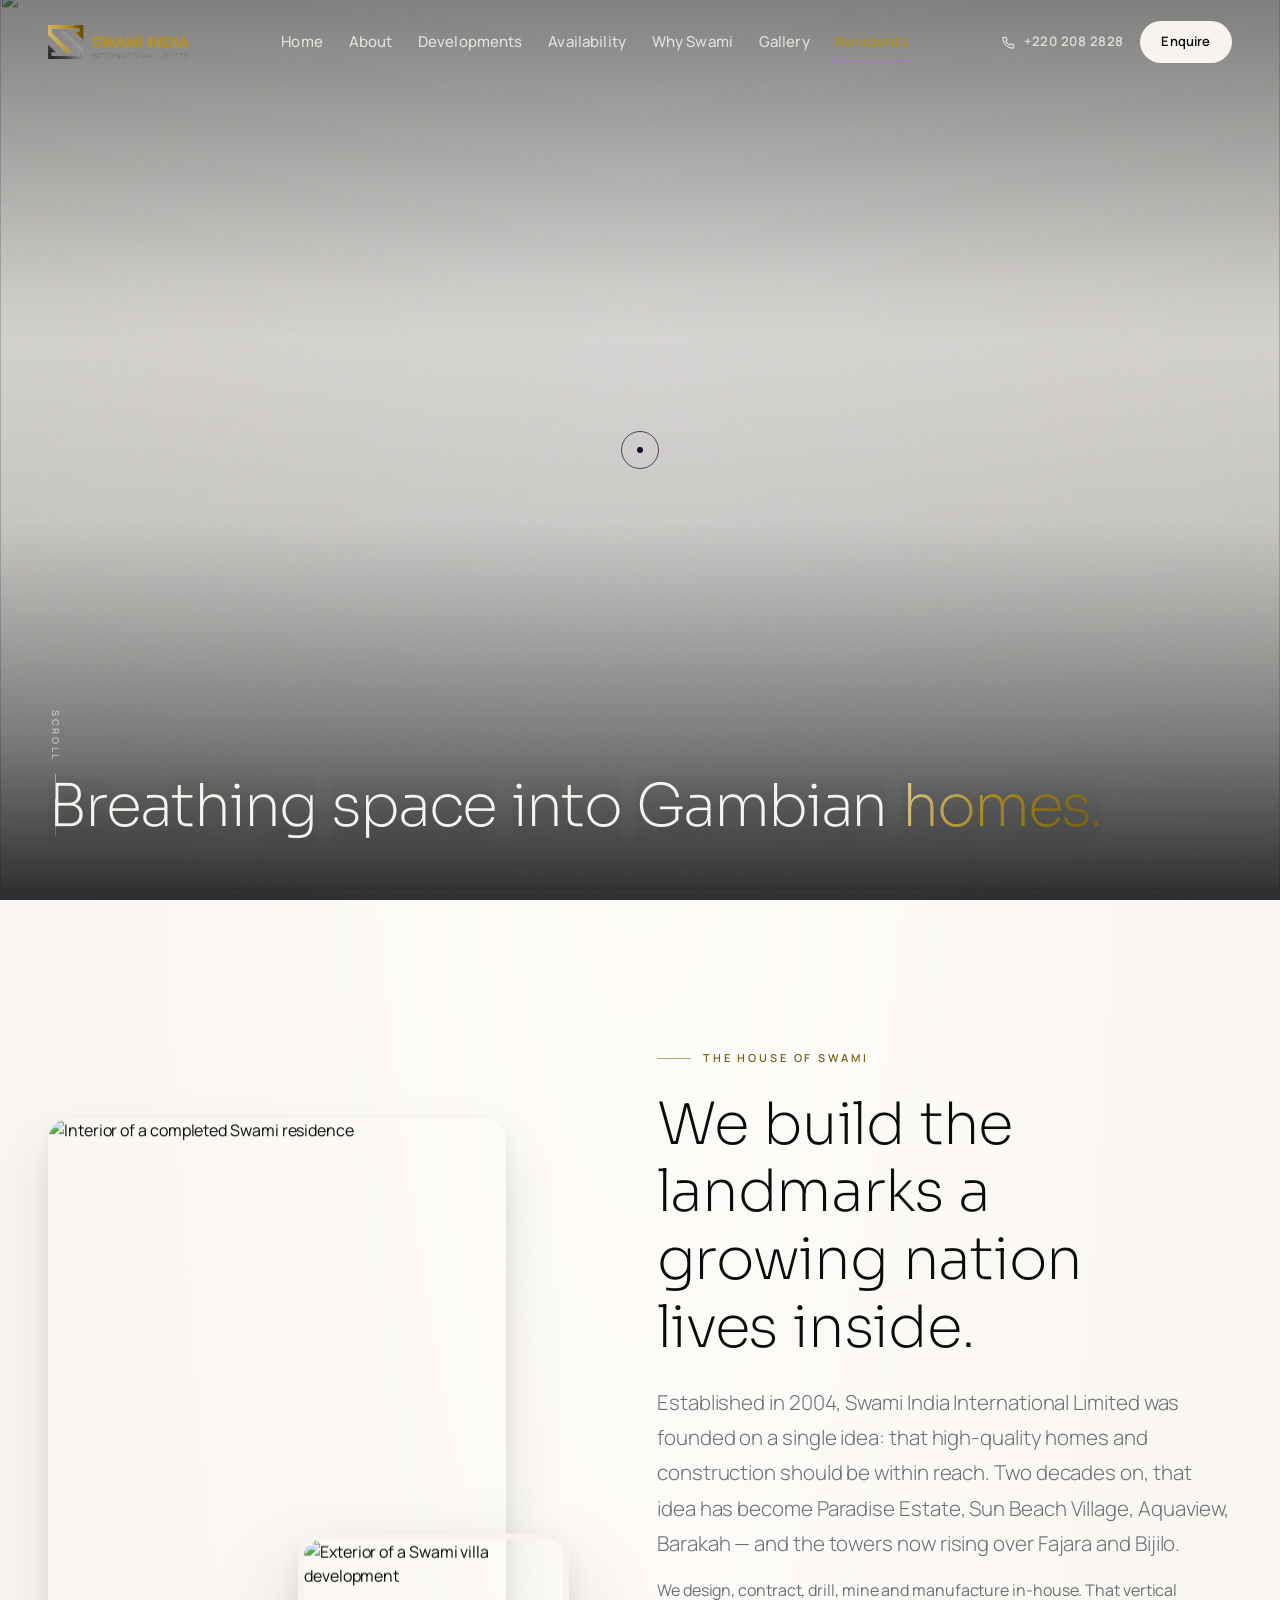
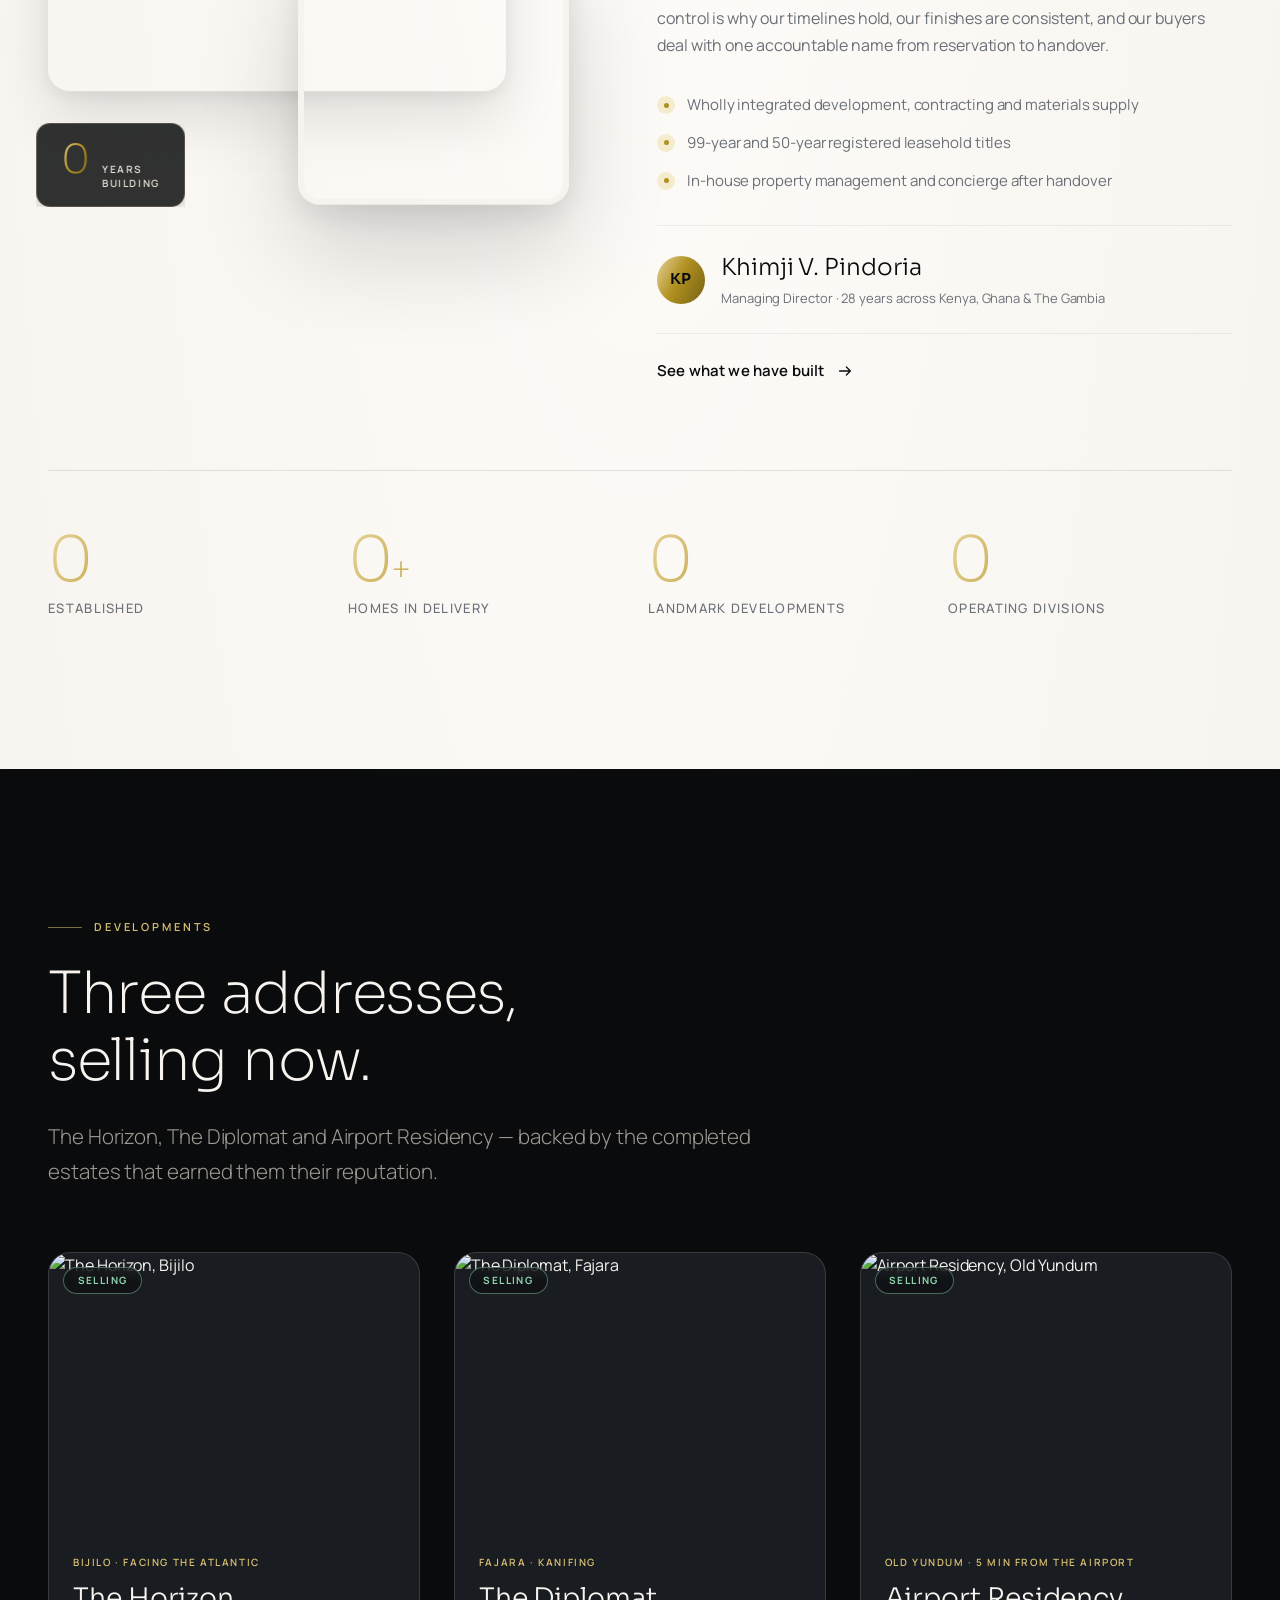
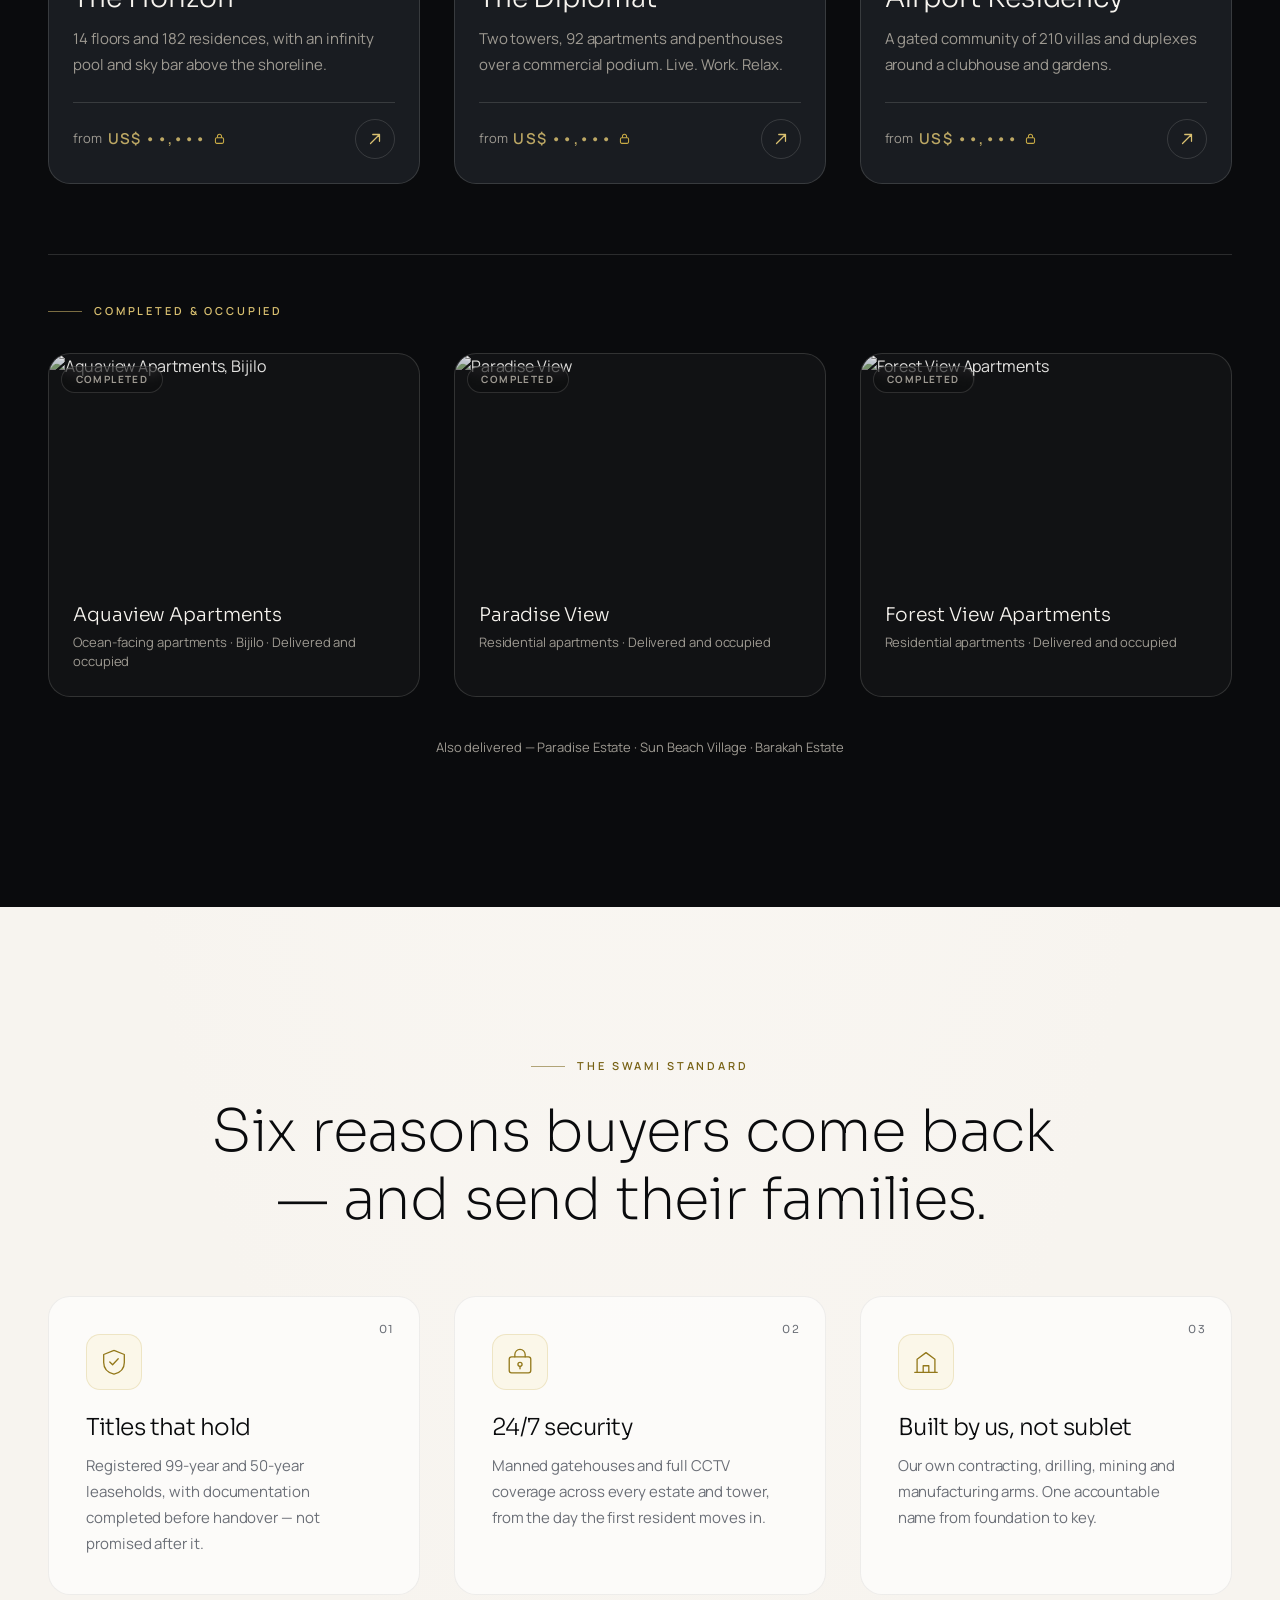
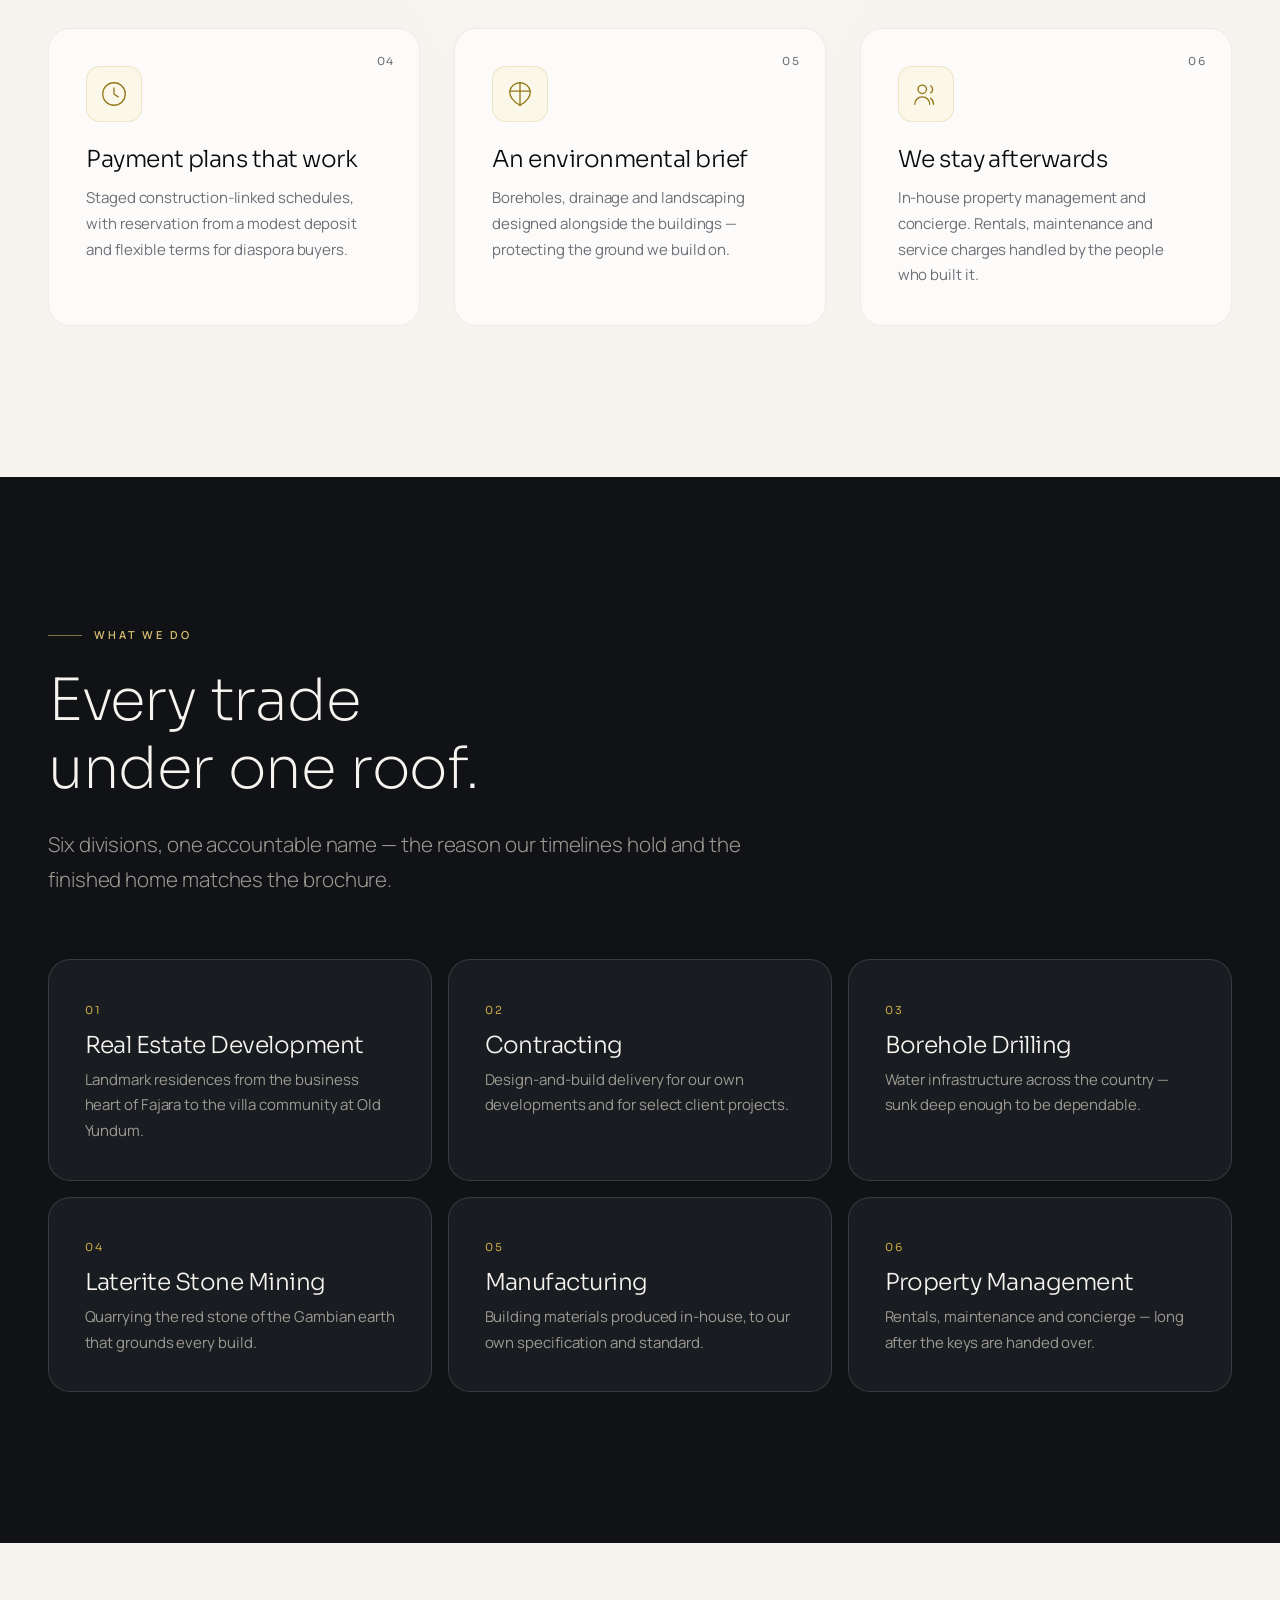
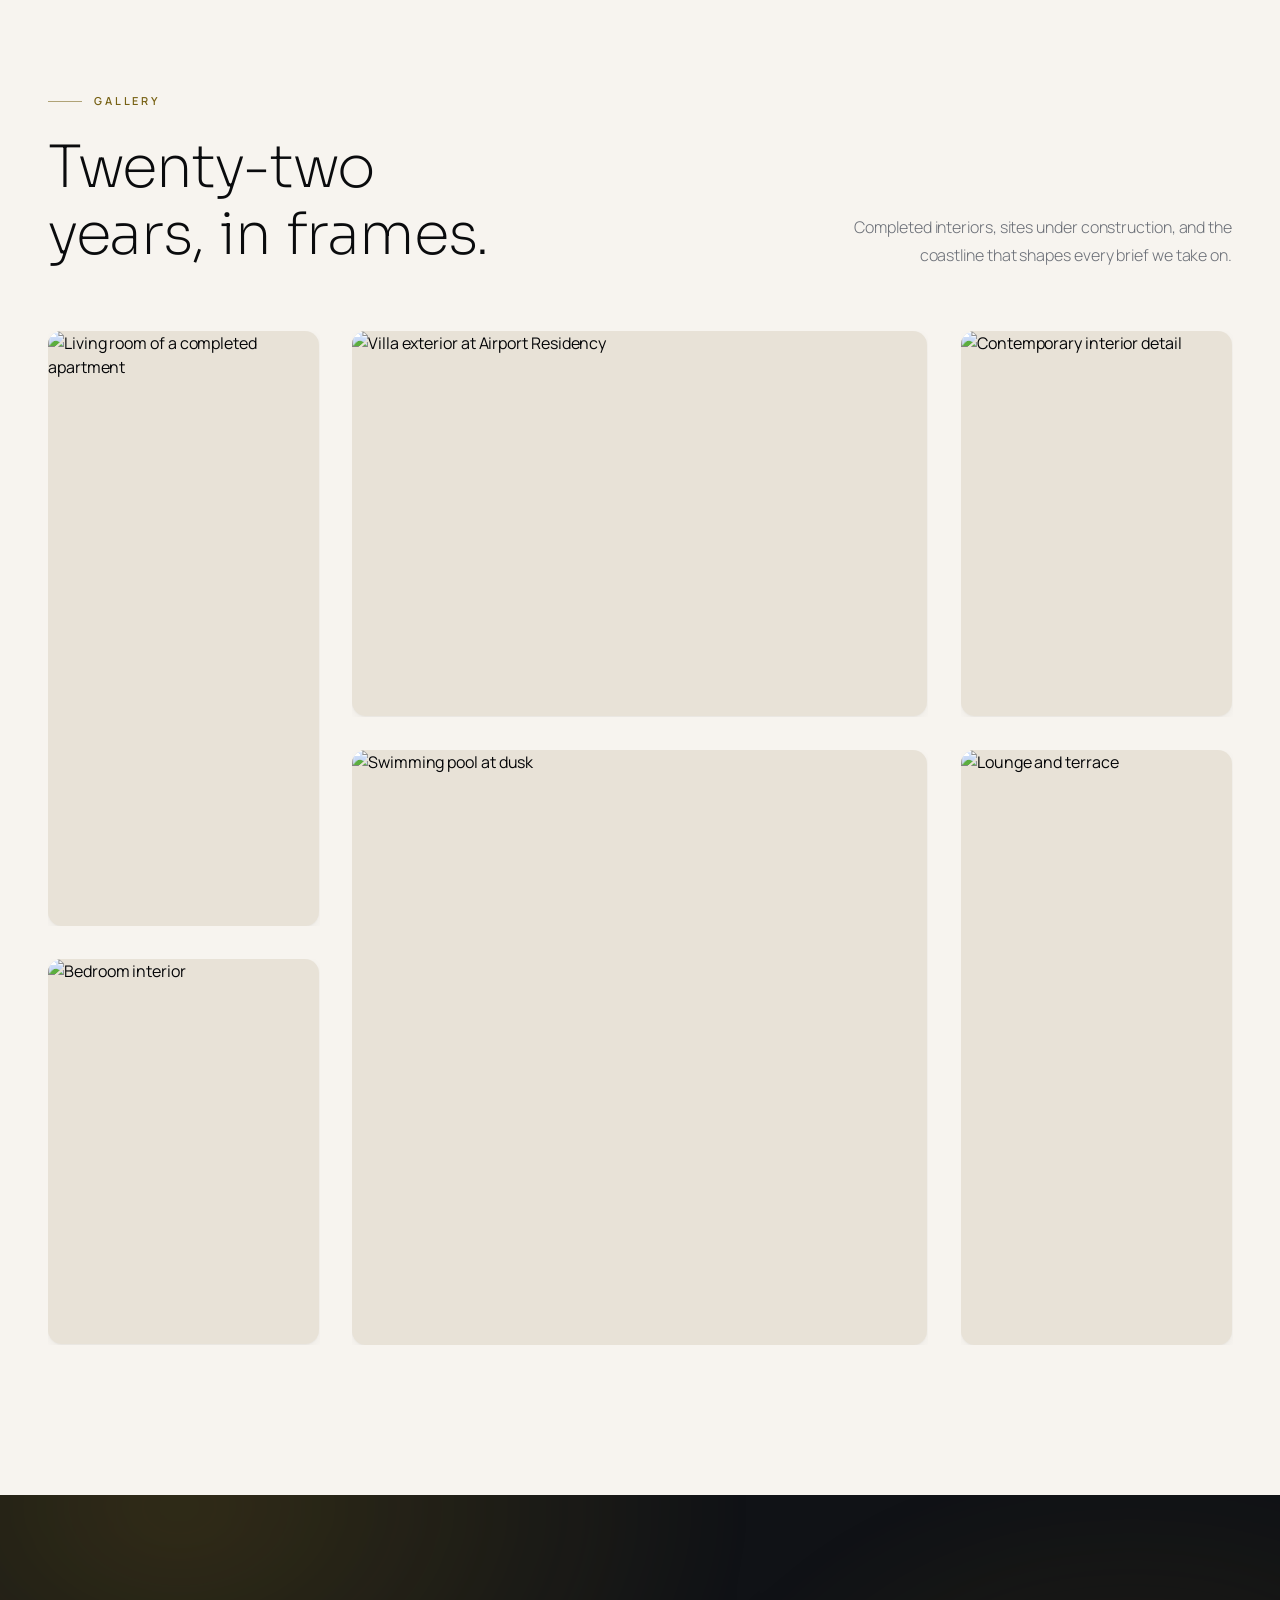
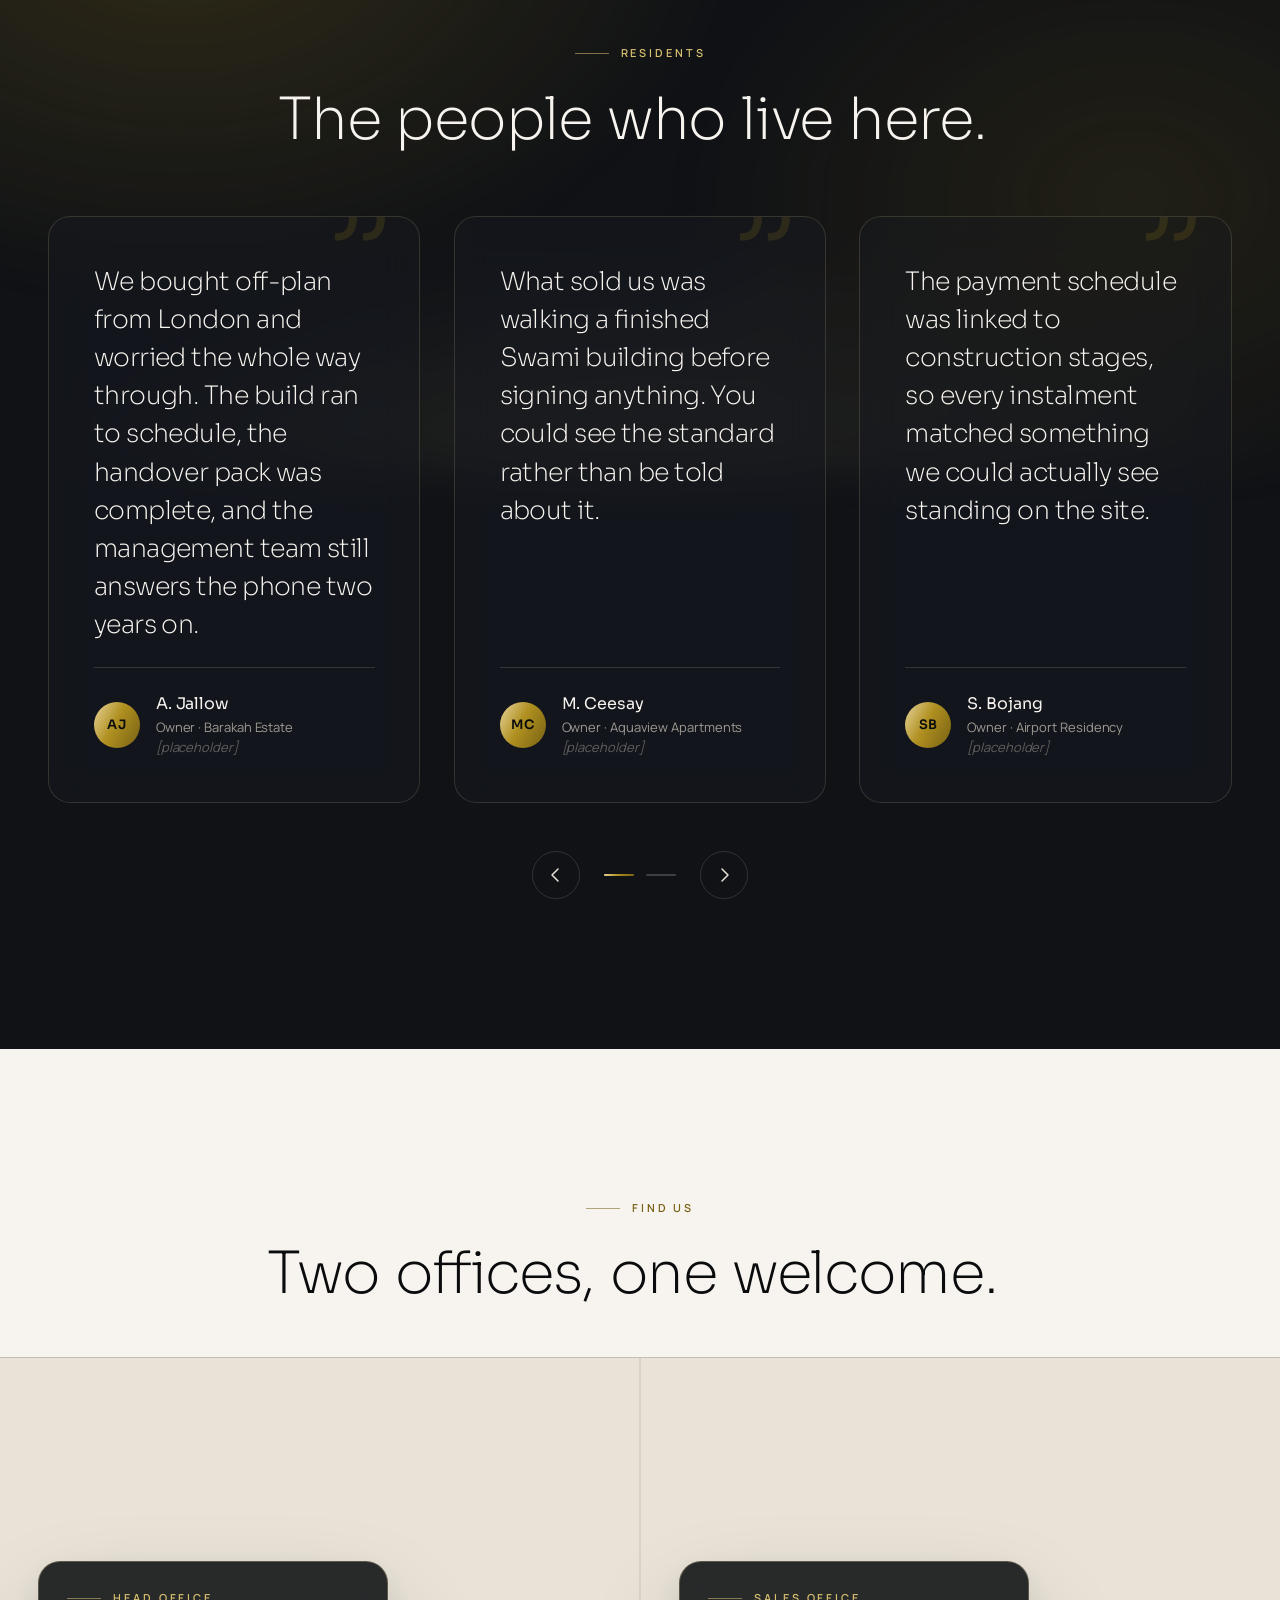
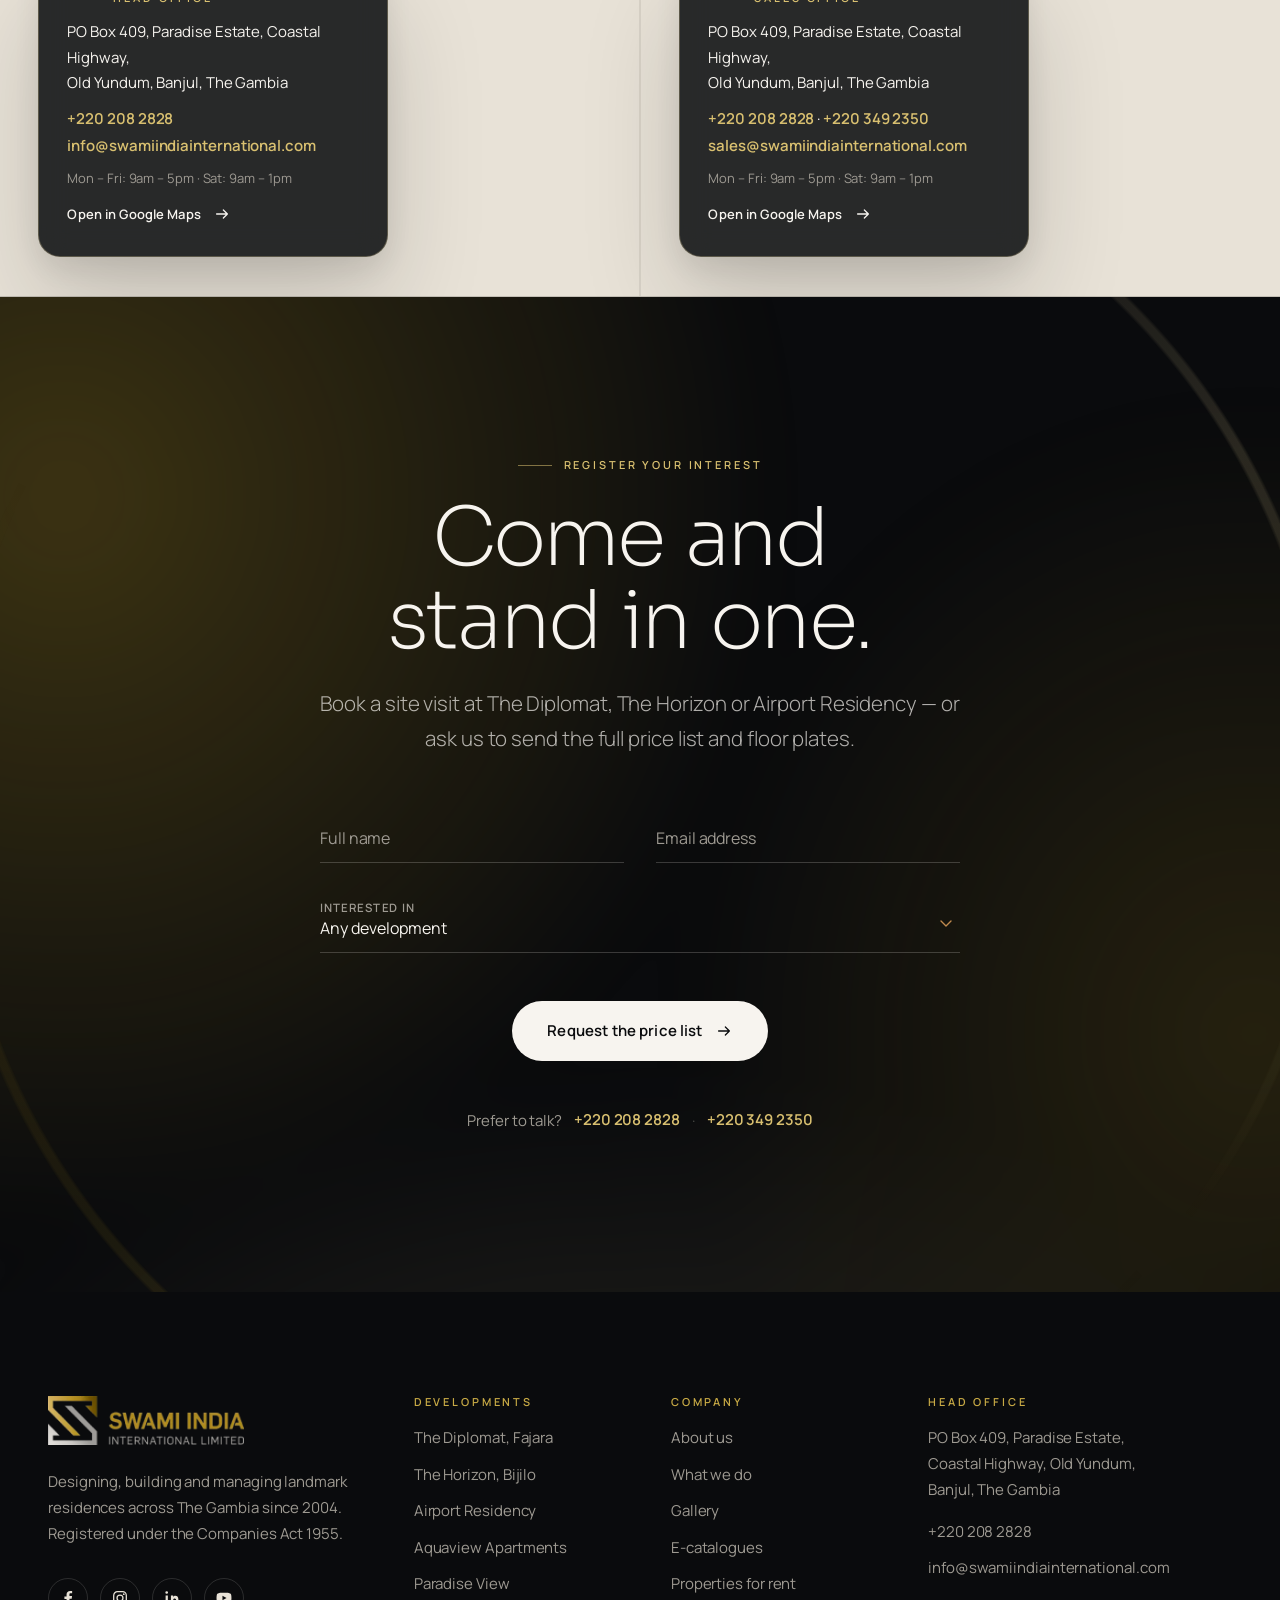
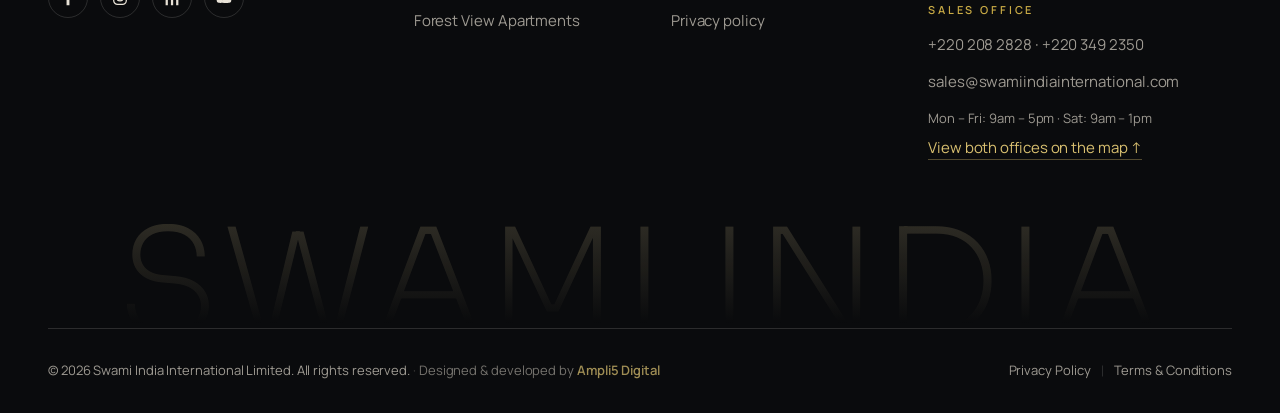
==== commit 1c477dd3: "Home page" ====
--- a/index.html
+++ b/index.html
@@ -190,51 +190,9 @@
     <div class="hero__grain"></div>
   </div>
 
-  <div class="hero__content">
-    <p class="eyebrow eyebrow--light" data-reveal="fade">
-      <span class="eyebrow__rule"></span>Since 2004 · The Gambia
-    </p>
-
-    <h1 class="hero__title" data-split="lines">
-      Breathing space
-      into Gambian
-      homes.
-    </h1>
-
-    <p class="hero__lead" data-reveal="up" data-reveal-delay="620">
-      Twenty-two years of designing, building and delivering landmark residences
-      along the Atlantic coast — from the business heart of Fajara to the
-      shoreline at Bijilo.
-    </p>
-
-    <div class="hero__actions" data-reveal="up" data-reveal-delay="780">
-      <a class="btn btn--solid" href="#developments" data-magnetic>
-        <span>Explore developments</span>
-        <svg viewBox="0 0 20 20" fill="none" aria-hidden="true"><path d="M4 10h12m0 0-4.5-4.5M16 10l-4.5 4.5" stroke="currentColor" stroke-width="1.4" stroke-linecap="round" stroke-linejoin="round"/></svg>
-      </a>
-      <a class="btn btn--ghost btn--ghost-light" href="availability.html" data-magnetic>
-        <span>Check availability</span>
-      </a>
-    </div>
-  </div>
-
-  <!-- Slide index — doubles as a switcher for the three selling projects -->
-  <div class="hero__index" data-reveal="fade" data-reveal-delay="900">
-    <button class="hero__idx is-active" data-hero-go="0" type="button">
-      <span class="hero__idx-bar"><i></i></span>
-      <span class="hero__idx-name">The Diplomat</span>
-      <span class="hero__idx-loc">Fajara</span>
-    </button>
-    <button class="hero__idx" data-hero-go="1" type="button">
-      <span class="hero__idx-bar"><i></i></span>
-      <span class="hero__idx-name">The Horizon</span>
-      <span class="hero__idx-loc">Bijilo</span>
-    </button>
-    <button class="hero__idx" data-hero-go="2" type="button">
-      <span class="hero__idx-bar"><i></i></span>
-      <span class="hero__idx-name">Airport Residency</span>
-      <span class="hero__idx-loc">Old Yundum</span>
-    </button>
+  <!-- The image owns the frame — one single-line headline at the base. -->
+  <div class="hero__content hero__content--base">
+    <h1 class="hero__title" data-split="words">Breathing space into Gambian <em>homes.</em></h1>
   </div>
 
   <a class="hero__scroll" href="#about" aria-label="Scroll to about">
--- a/assets/css/tokens.css
+++ b/assets/css/tokens.css
@@ -72,14 +72,17 @@
   --grad-gold:  linear-gradient(118deg, #E7D49B 0%, #B09020 46%, #776114 100%);
   --grad-gold-r: linear-gradient(118deg, #776114 0%, #B09020 54%, #E7D49B 100%);
   --grad-hairline: linear-gradient(90deg, transparent, var(--c-gold-500), transparent);
+  /* Kept light in the middle so the hero photograph reads clearly —
+     dark only at the base (small text + index) and a whisper at the top
+     for the nav. */
   --grad-scrim-b: linear-gradient(to top,
-                    rgba(10,11,13,.92) 0%,
-                    rgba(10,11,13,.72) 22%,
-                    rgba(10,11,13,.28) 52%,
-                    rgba(10,11,13,0)   100%);
+                    rgba(10,11,13,.86) 0%,
+                    rgba(10,11,13,.5)  18%,
+                    rgba(10,11,13,.12) 42%,
+                    rgba(10,11,13,0)   68%);
   --grad-scrim-t: linear-gradient(to bottom,
-                    rgba(10,11,13,.62) 0%,
-                    rgba(10,11,13,.18) 45%,
+                    rgba(10,11,13,.5)  0%,
+                    rgba(10,11,13,.12) 38%,
                     rgba(10,11,13,0)   100%);
   /* Slow-drifting aurora used behind the CTA band */
   --grad-aurora:  radial-gradient(60% 80% at 20% 30%, rgba(176,144,32,.30), transparent 62%),
--- a/assets/css/main.css
+++ b/assets/css/main.css
@@ -884,8 +884,8 @@
 .hero {
   position: relative;
   min-height: 100svh;
-  display: grid;
-  align-items: end;
+  display: flex;
+  flex-direction: column;
   padding-top: calc(var(--nav-h-sm) + var(--sp-8));
   padding-bottom: var(--sp-8);
   overflow: hidden;
@@ -931,33 +931,47 @@
   margin-inline: auto;
   padding-inline: var(--gutter);
 }
+/* the single headline sits at the base of the frame */
+.hero__content--base { margin-top: auto; }
 
 .hero__title {
-  /* Height-aware: three lines of display type must never push the CTAs
-     below the fold on a laptop, so cap against viewport height too. */
-  font-size: min(var(--fs-display), 12.5vh);
+  /* One line, always: sized against viewport width so the full sentence
+     never wraps — the photograph leads, the title signs. */
+  font-size: clamp(1.05rem, 4.6vw, 4.35rem);
   font-weight: var(--fw-thin);
   line-height: var(--lh-display);
   letter-spacing: var(--ls-display);
   color: var(--c-ivory);
-  max-width: 14ch;
-  margin-bottom: var(--sp-5);
-}
-/* The final word carries the gold gradient — one accent, high impact. */
-.hero__title .line:last-child .line__i {
+  white-space: nowrap;
+  max-width: none;
+  margin-bottom: 0;
+  text-shadow: 0 2px 34px rgba(0, 0, 0, .45);
+}
+/* Words wrapped in <em>/<strong> carry the gold gradient — one accent,
+   high impact. Works in any data-split="words" headline. */
+.word--em .word__i {
   background: var(--grad-gold);
   -webkit-background-clip: text;
   background-clip: text;
   color: transparent;
 }
+/* no-JS fallback: the raw <em> reads gold, not italic */
+[data-split] em {
+  font-style: normal;
+  background: var(--grad-gold);
+  -webkit-background-clip: text;
+  background-clip: text;
+  color: transparent;
+}
 
 .hero__lead {
-  font-size: var(--fs-lead);
-  font-weight: var(--fw-light);
+  font-size: var(--fs-sm);
+  font-weight: var(--fw-regular);
   line-height: var(--lh-relaxed);
-  color: rgba(247,244,239,.78);
-  max-width: 48ch;
-  margin-bottom: var(--sp-6);
+  color: rgba(247, 244, 239, .85);
+  max-width: none;
+  margin-bottom: 0;
+  text-shadow: 0 1px 18px rgba(0, 0, 0, .5);
 }
 
 .hero__actions { display: flex; flex-wrap: wrap; gap: var(--sp-4); }
@@ -1095,8 +1109,7 @@
     padding-top: calc(var(--nav-h) + var(--sp-5));
     padding-bottom: var(--sp-6);
   }
-  .hero__lead { font-size: 1rem; margin-bottom: var(--sp-5); }
-  .hero__title { margin-bottom: var(--sp-4); }
+  .hero__content--base { margin-top: auto; }
   .hero__index { margin-top: var(--sp-5); }
   .hero__scroll, .hero__social { bottom: var(--sp-6); }
 }
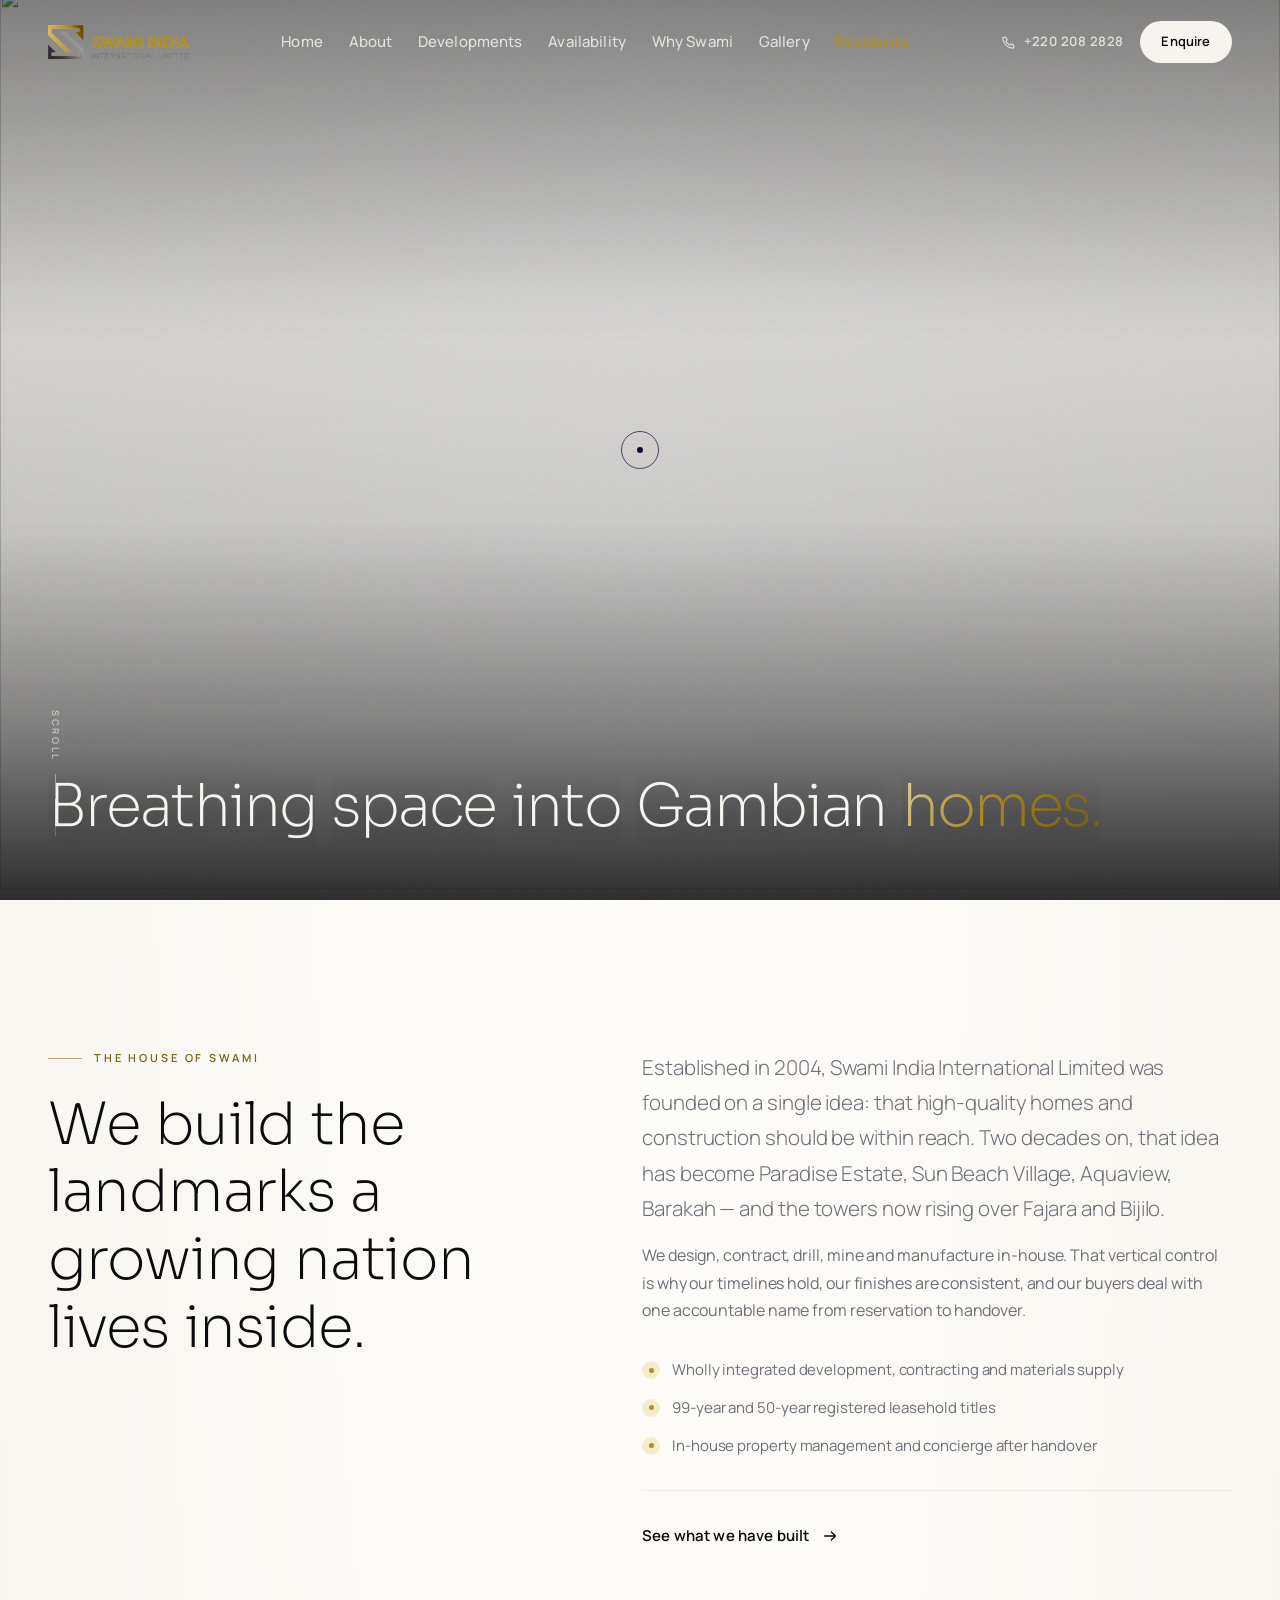
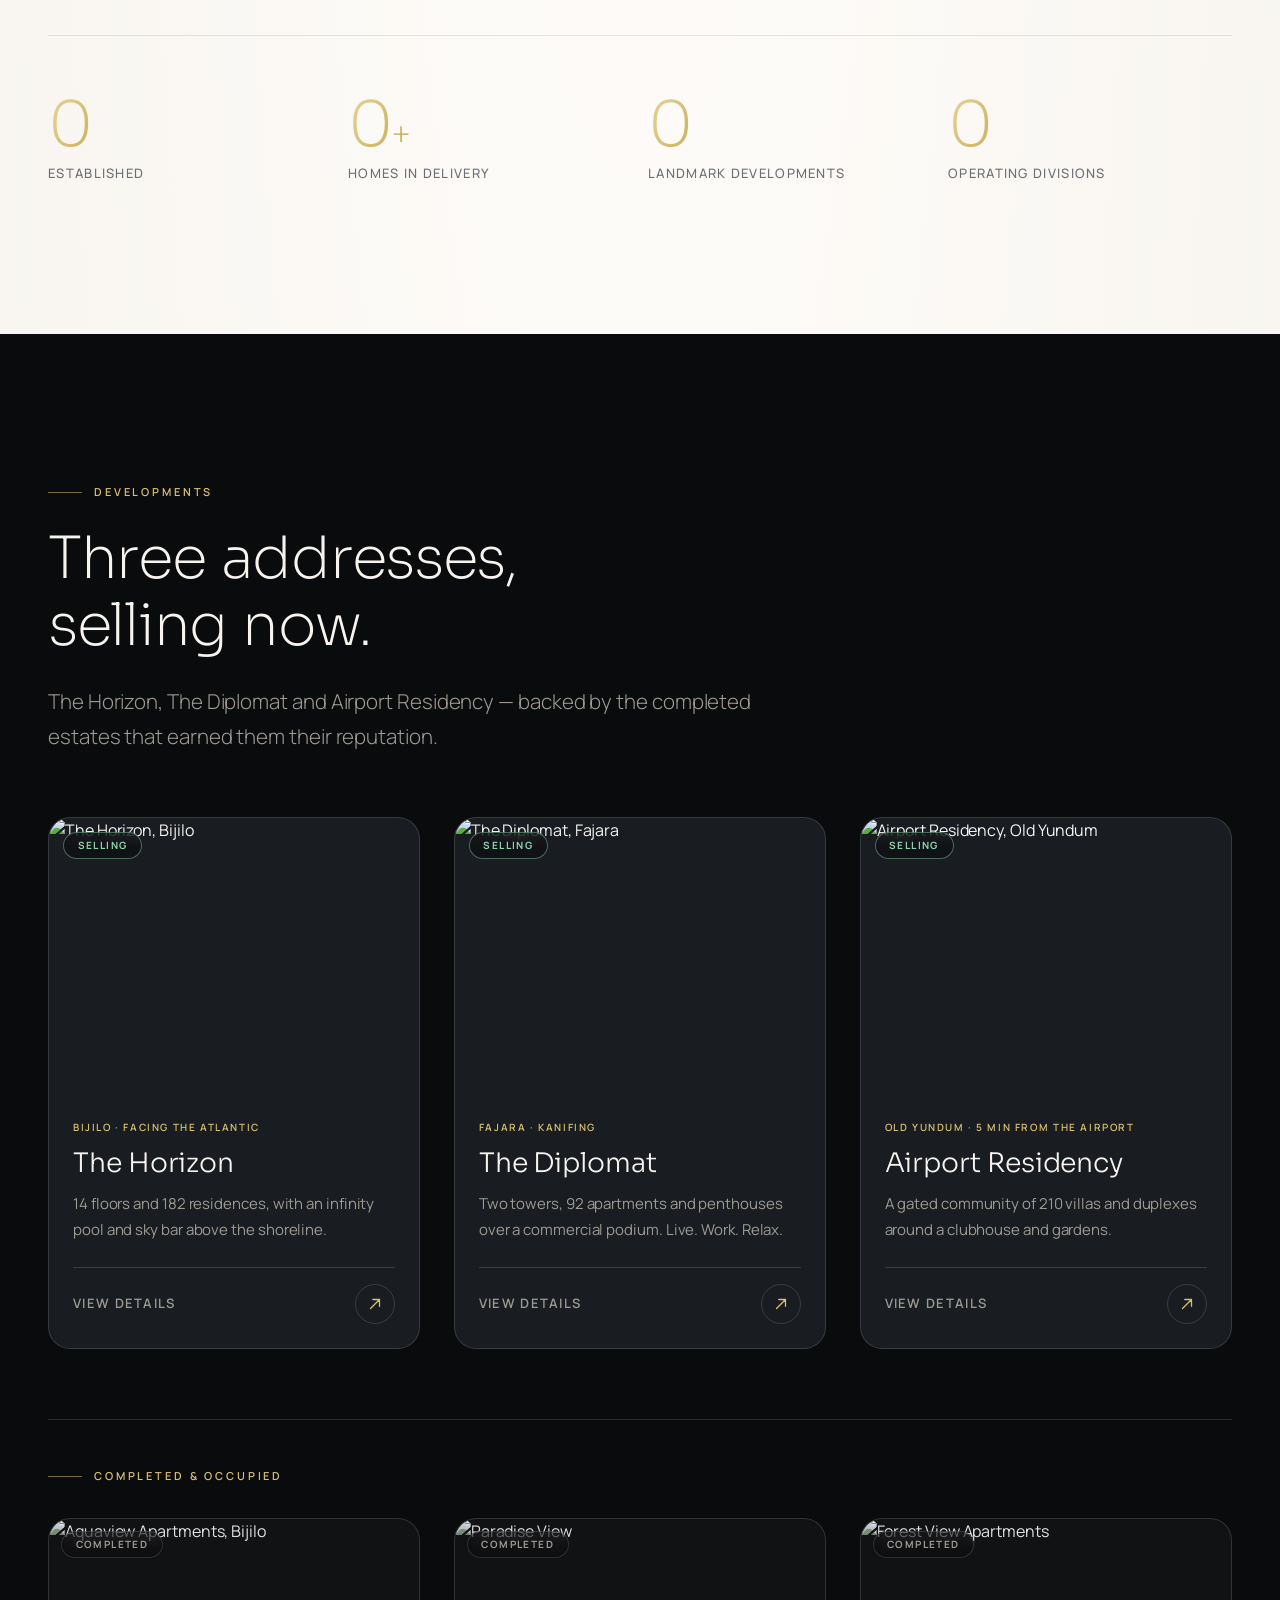
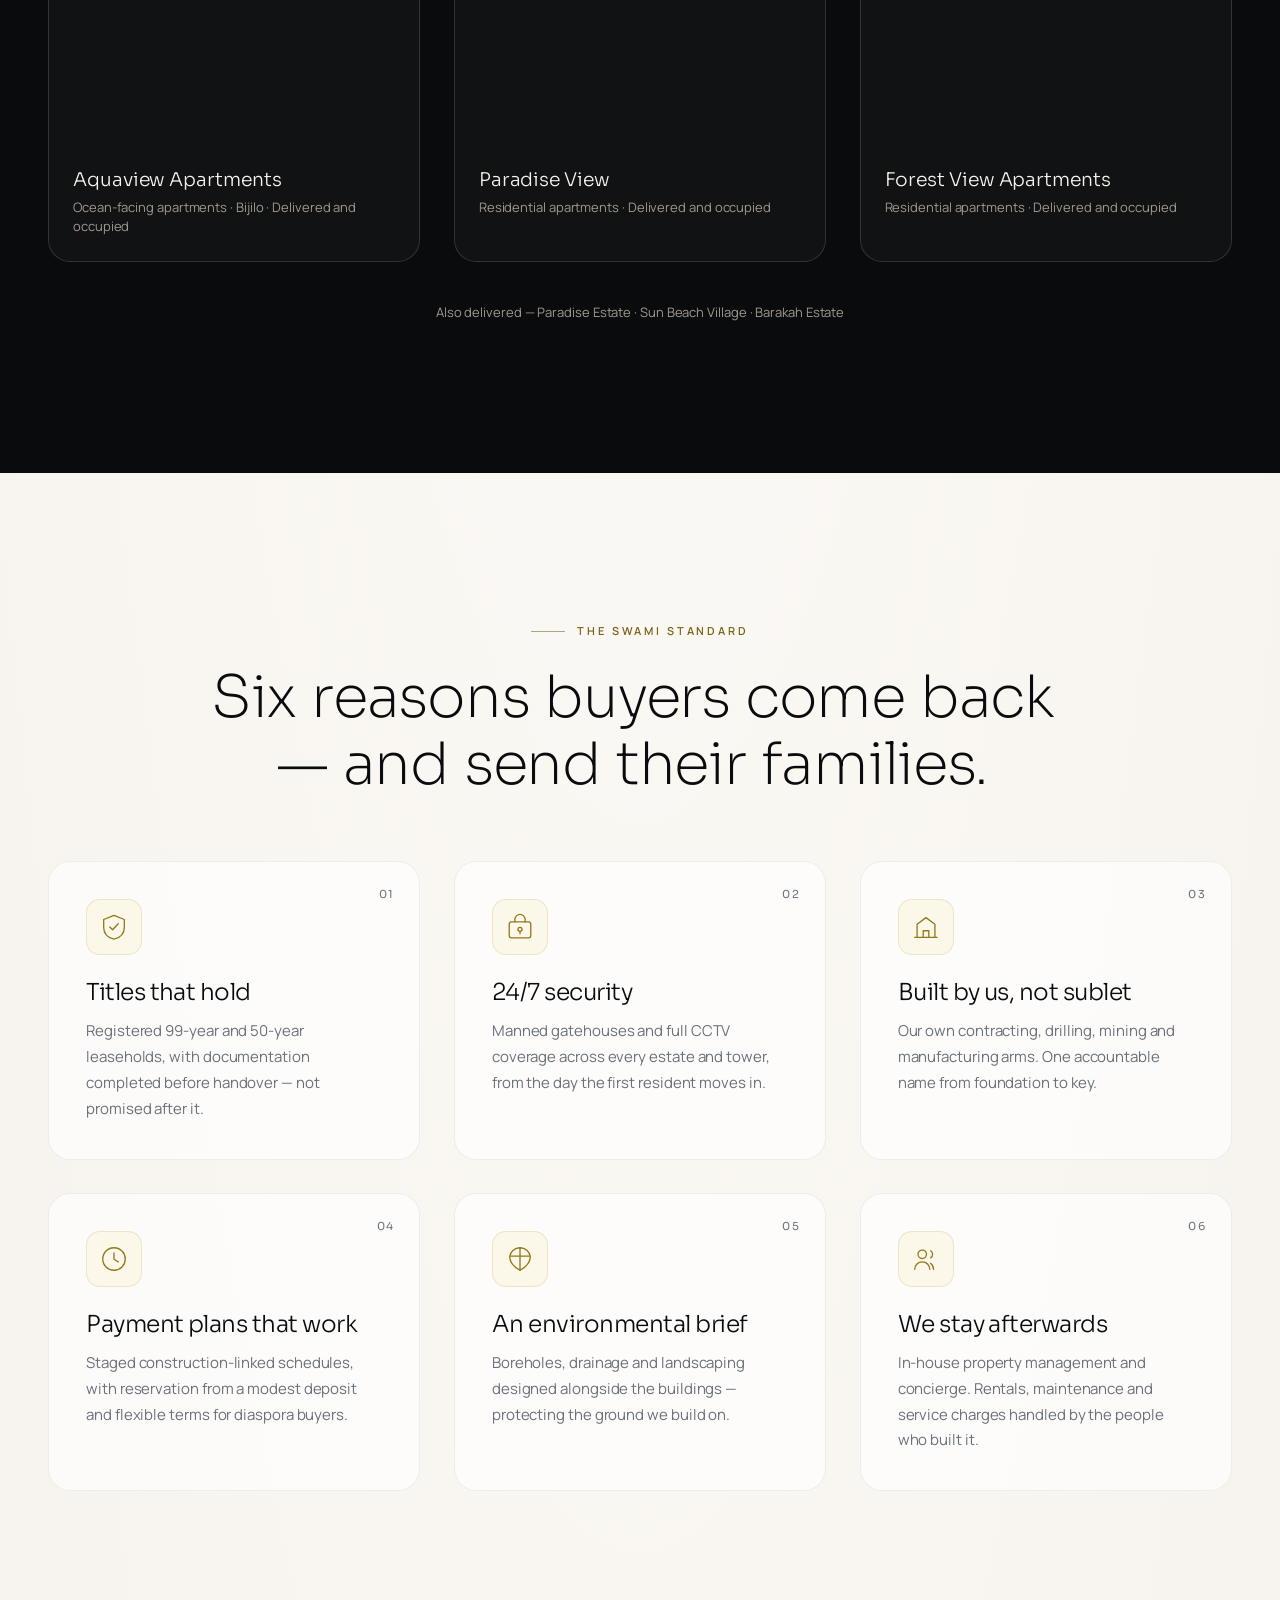
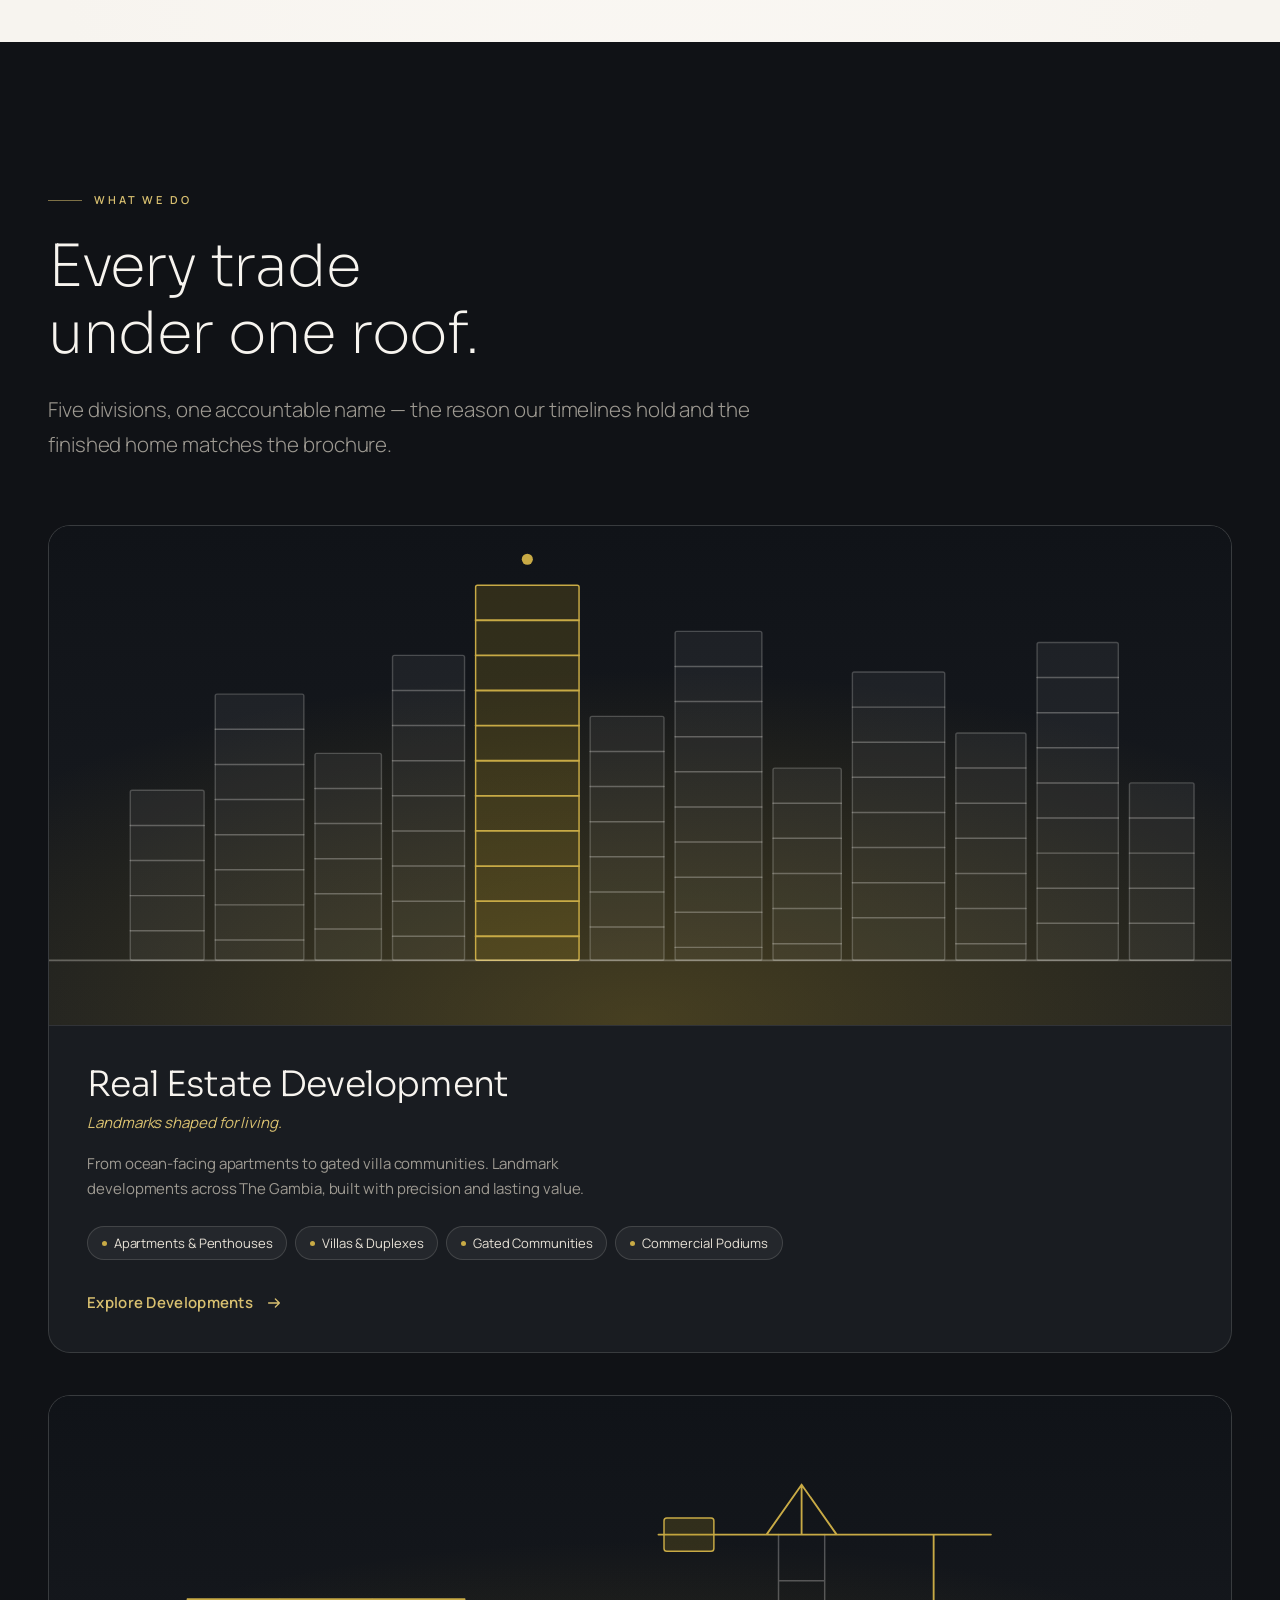
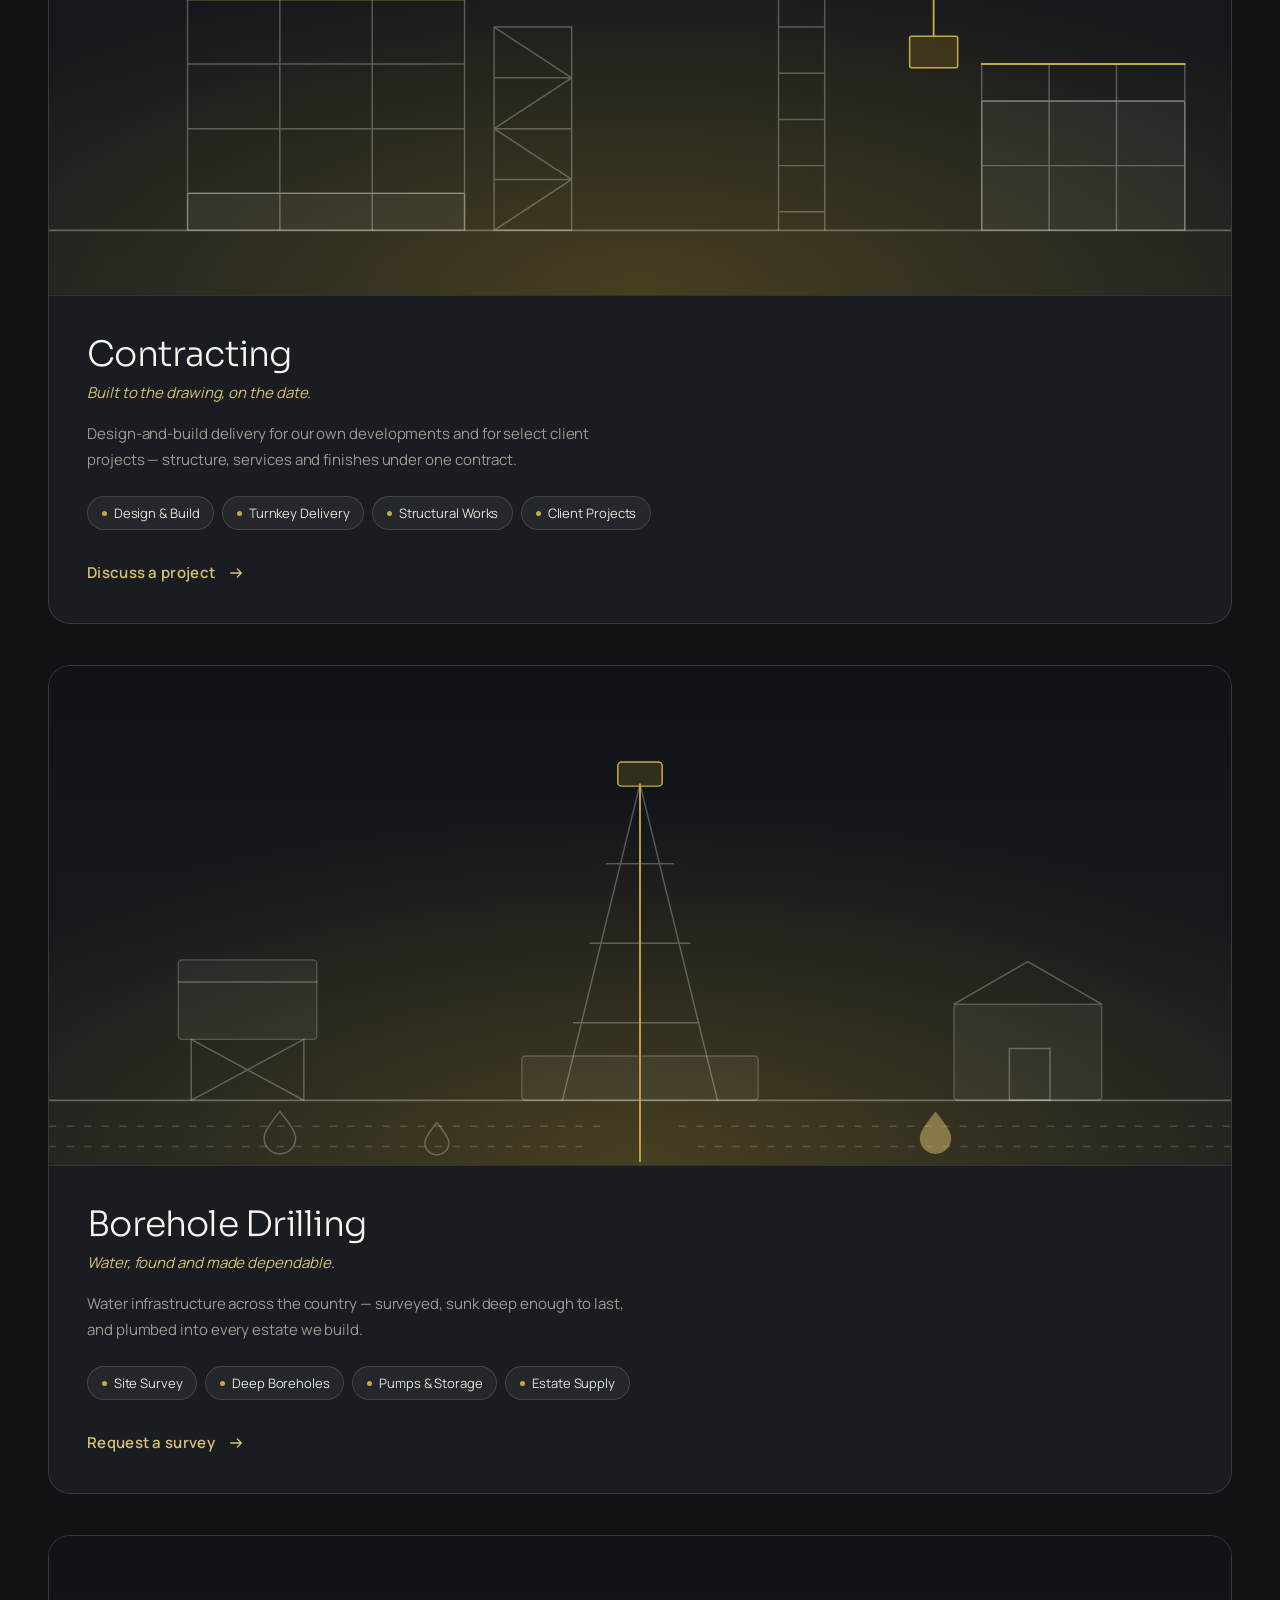
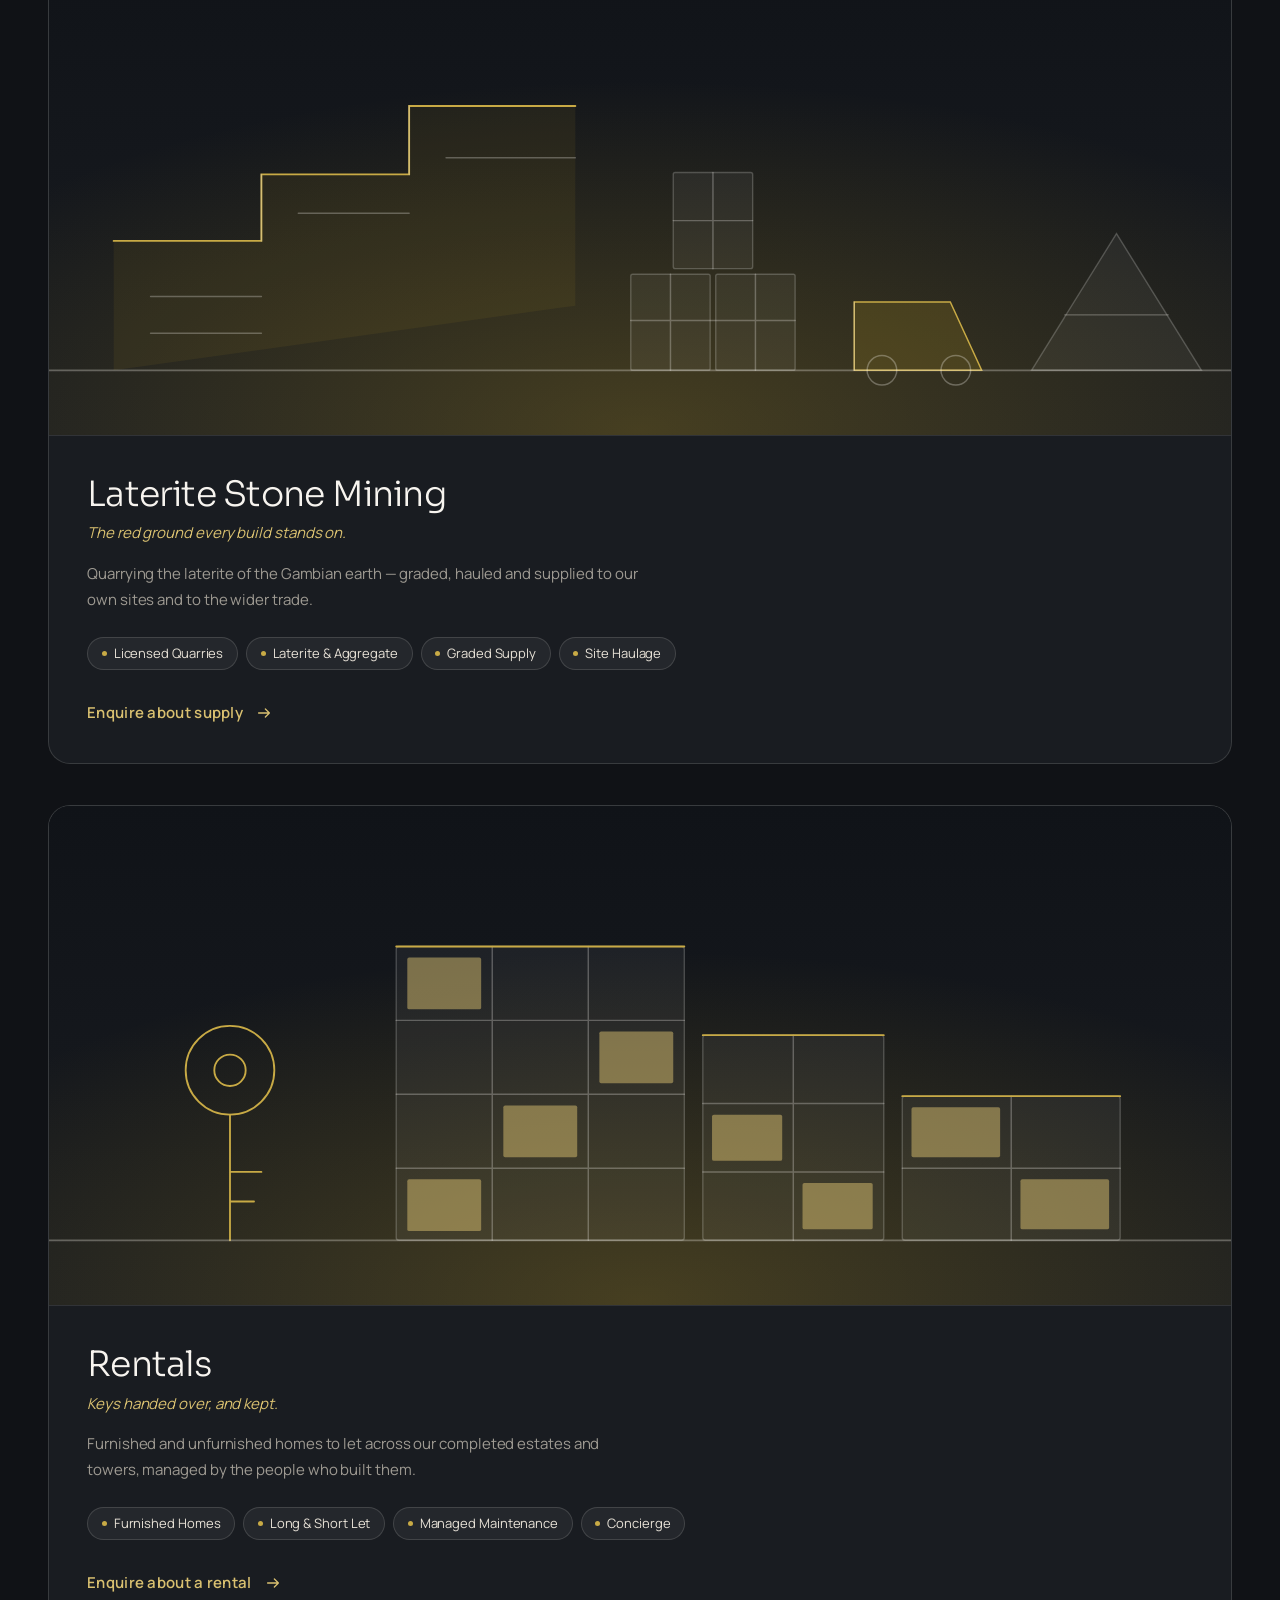
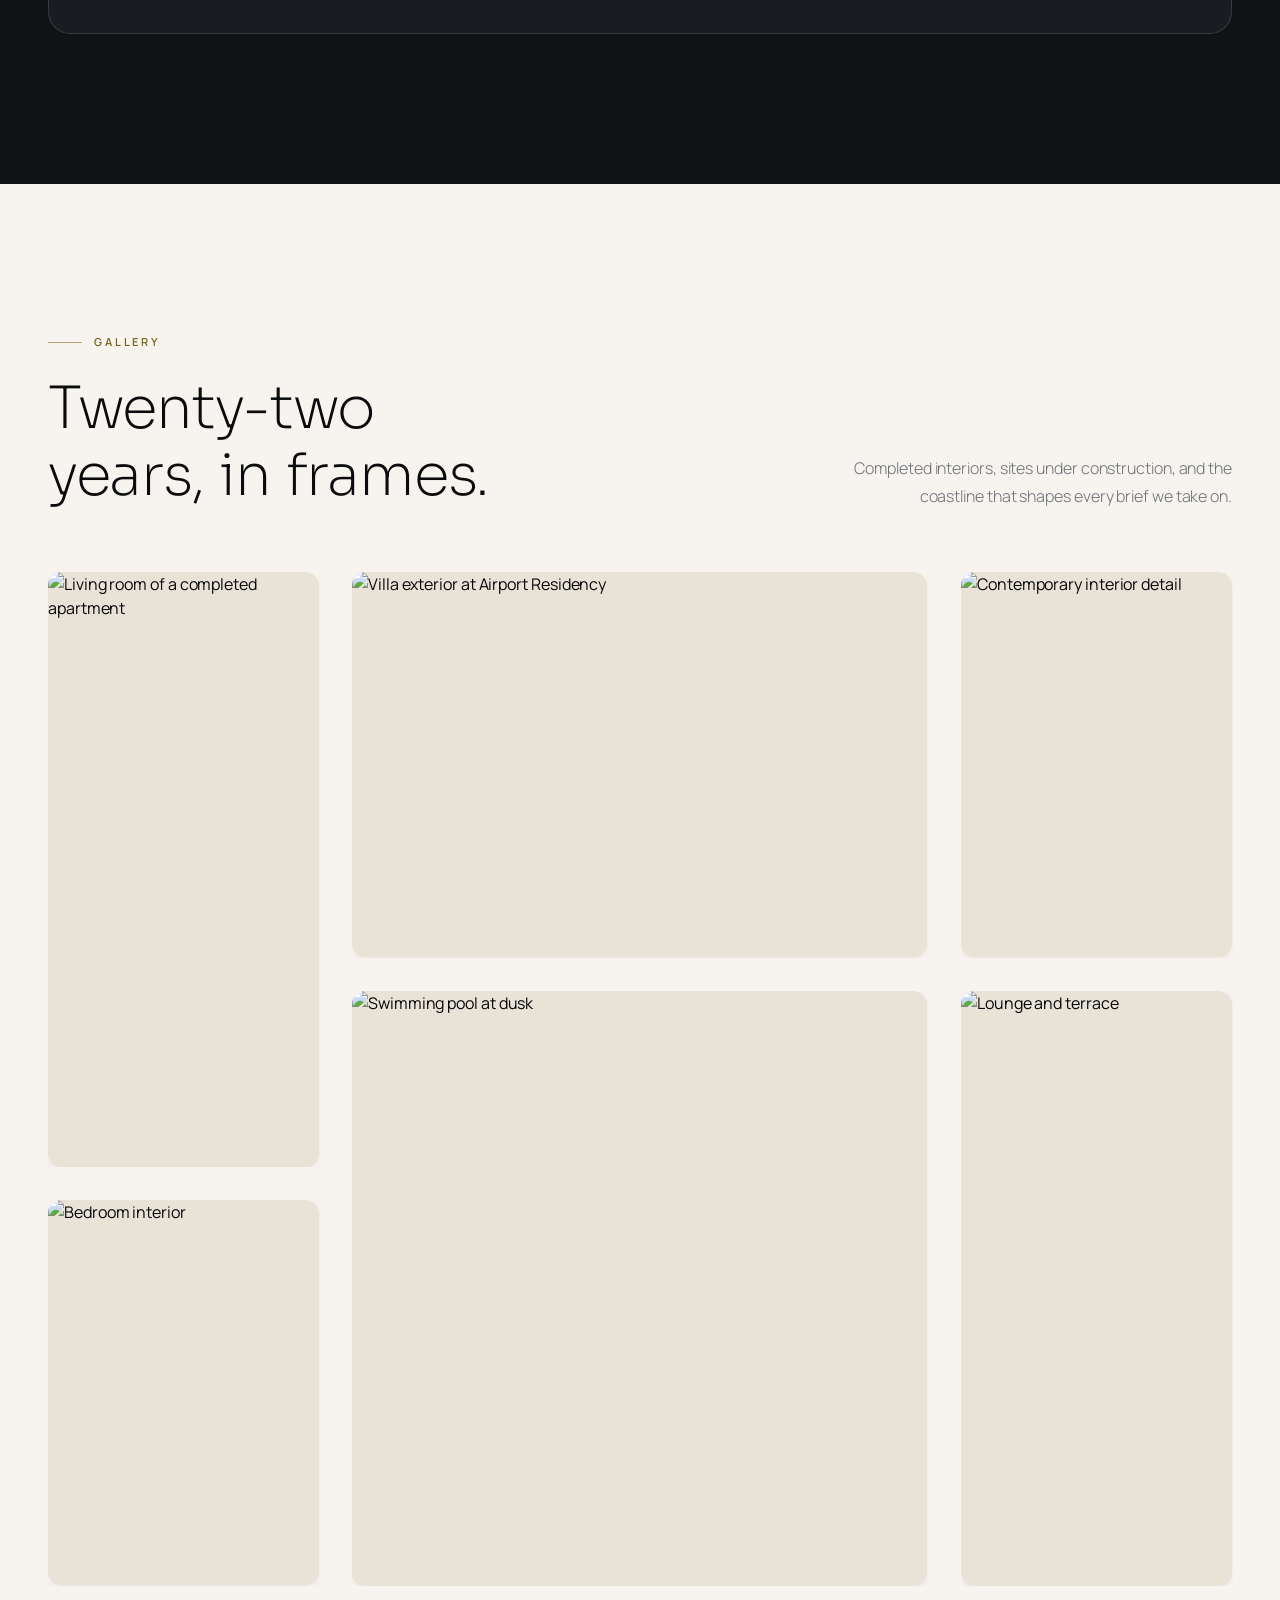
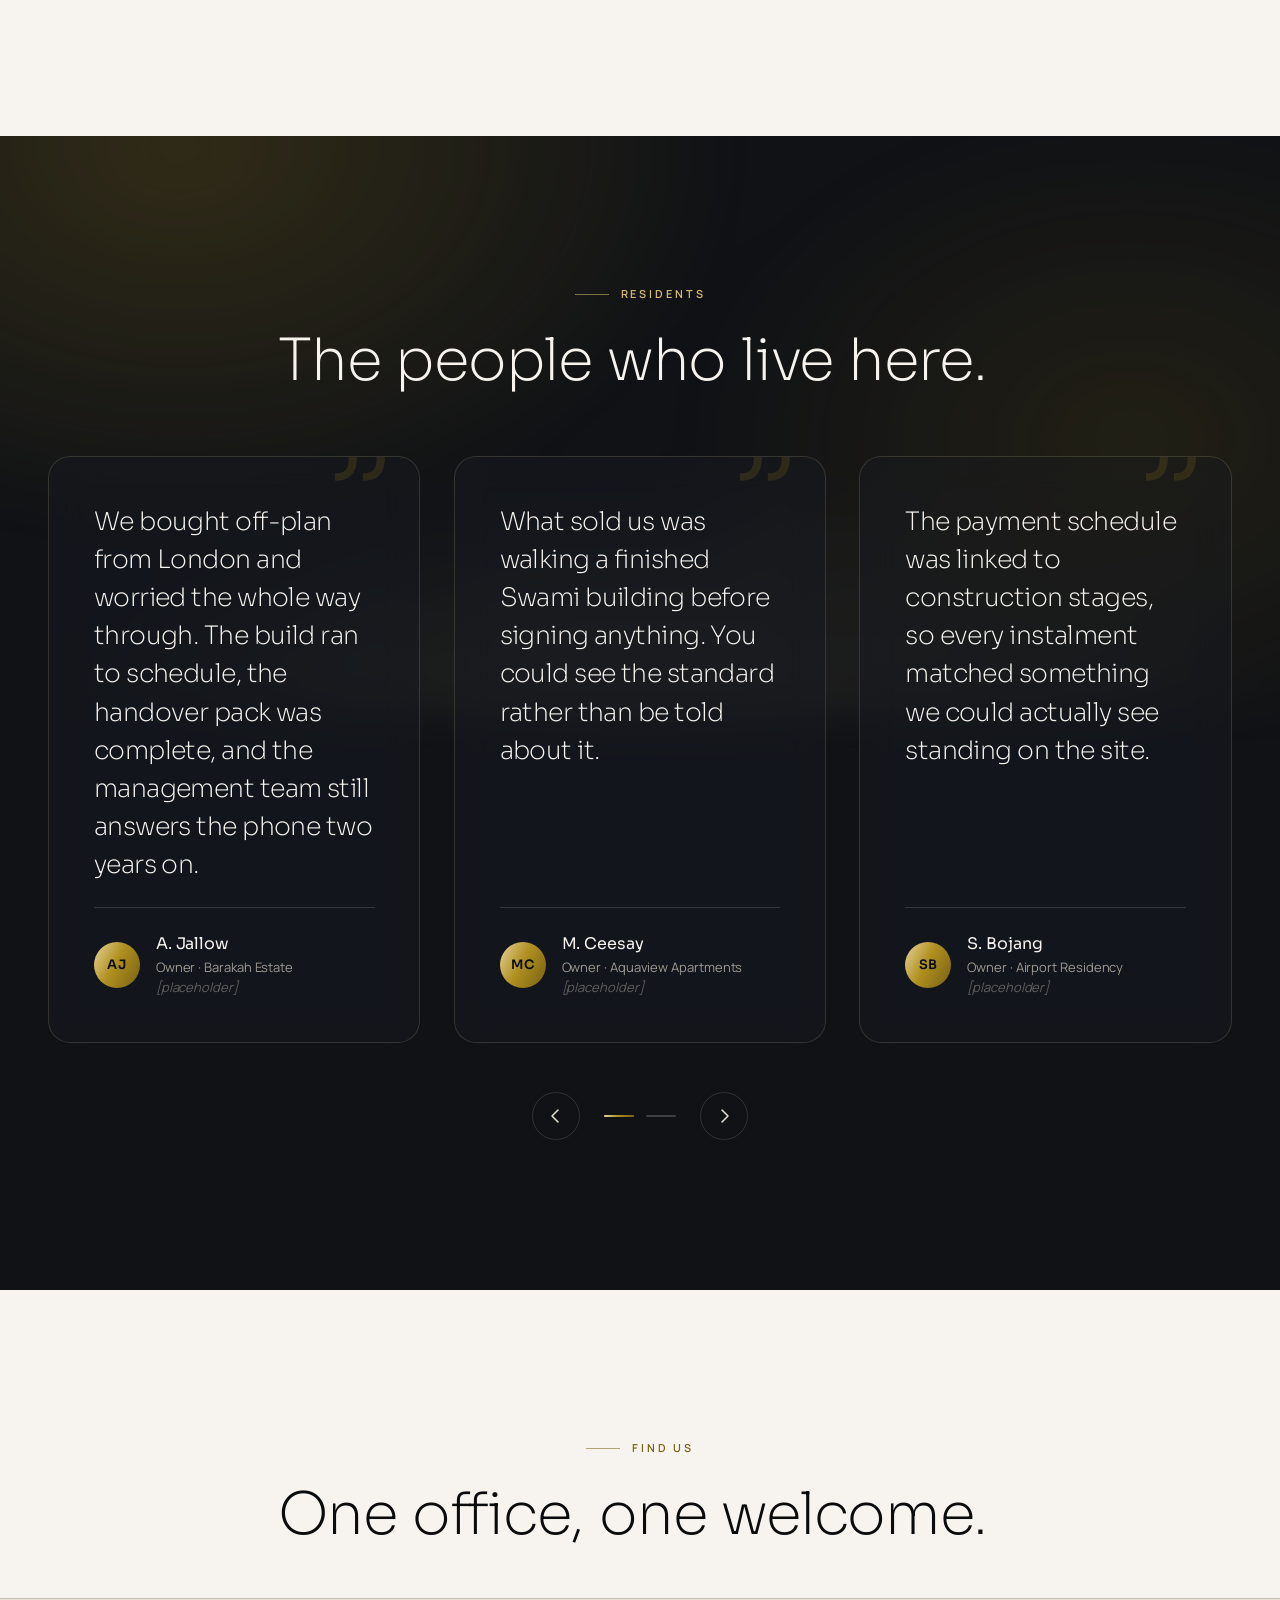
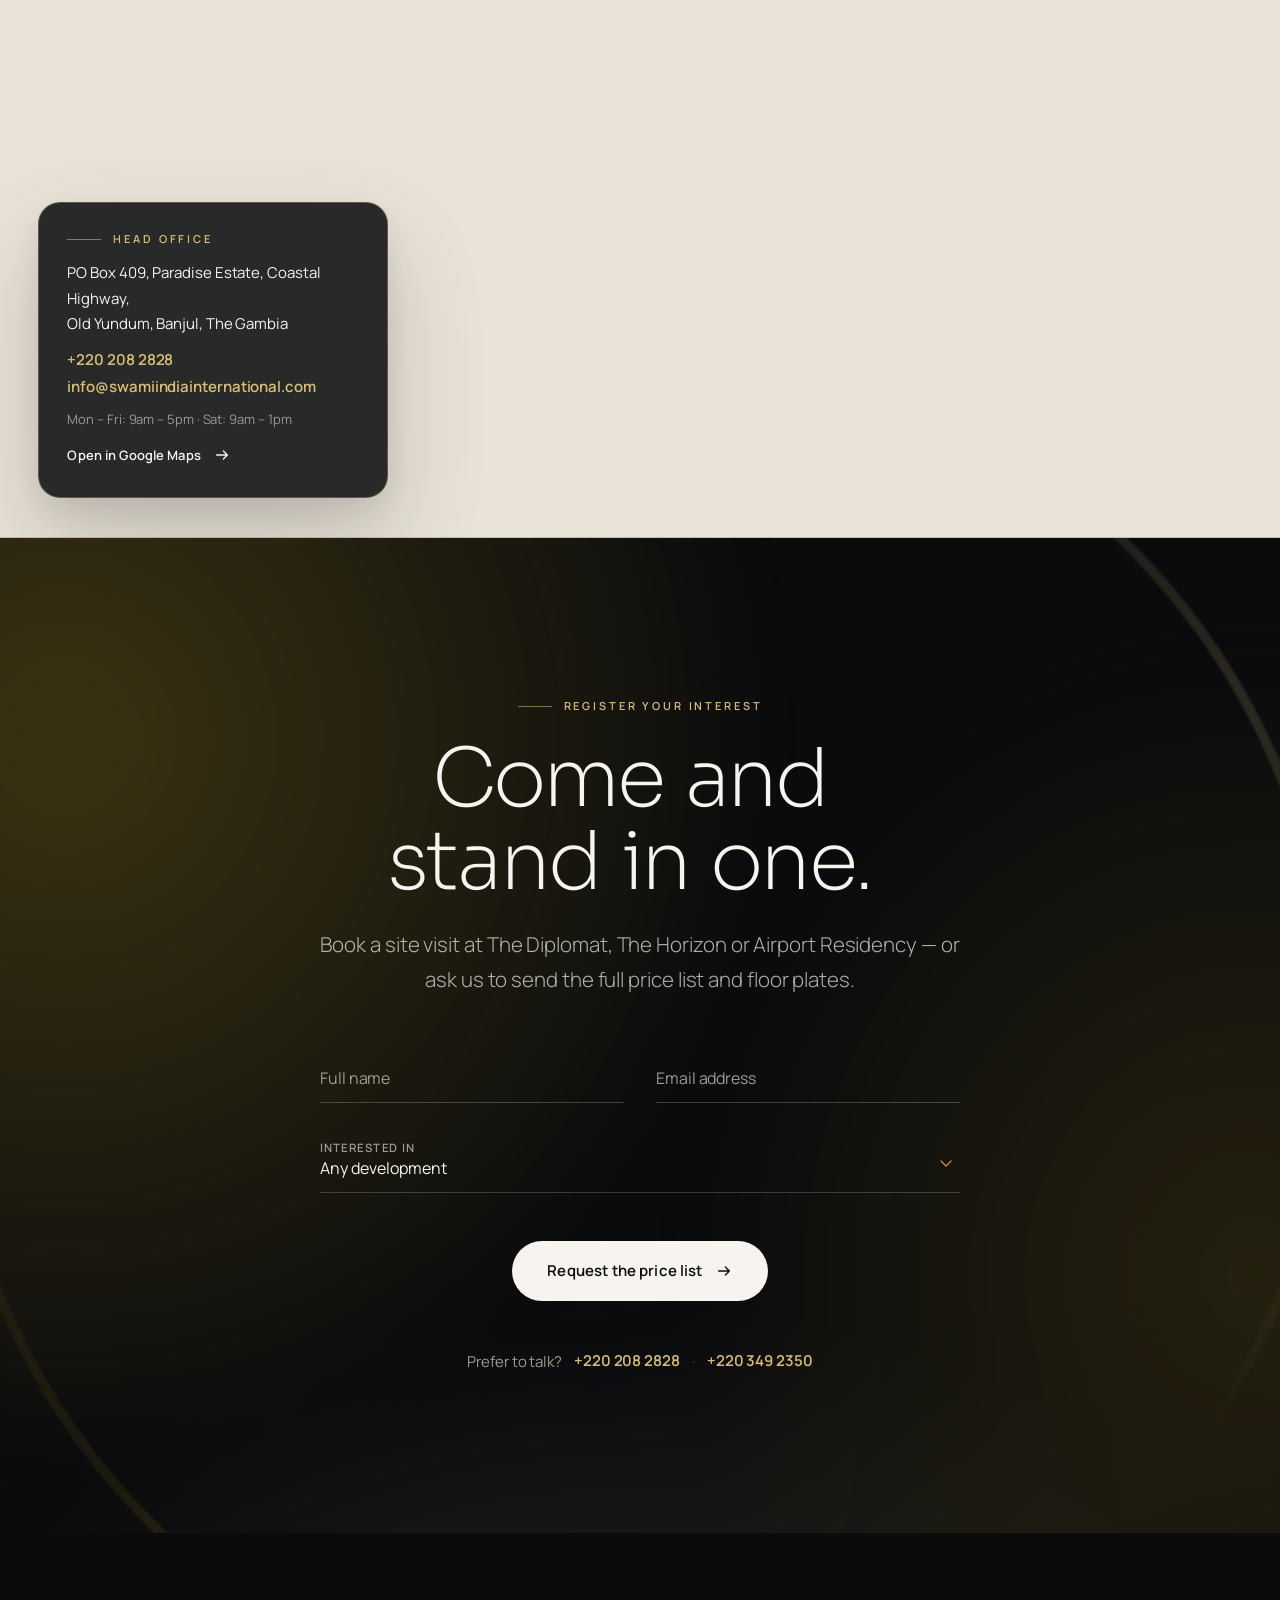
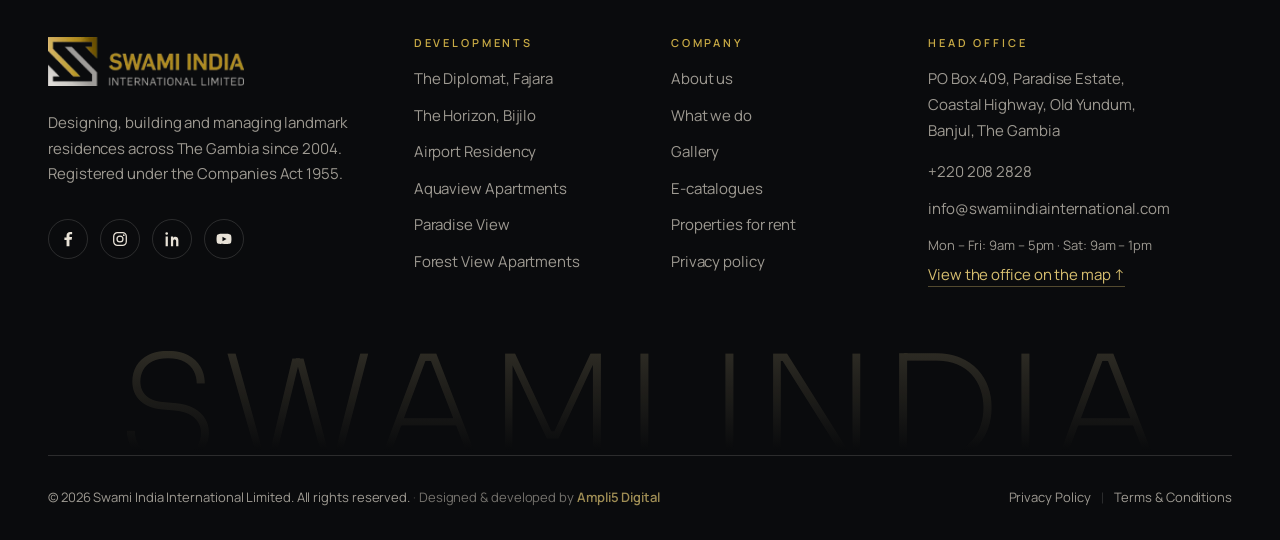
==== commit 8163963a: "change home page design" ====
--- a/index.html
+++ b/index.html
@@ -51,7 +51,28 @@
     "https://www.facebook.com/swamiindiainternational",
     "https://www.instagram.com/swamiindiainternational",
     "https://www.linkedin.com/company/swami-india-international"
-  ]
+  ],
+  "hasOfferCatalog": {
+    "@type": "OfferCatalog",
+    "name": "Divisions",
+    "itemListElement": [
+      { "@type": "Offer", "itemOffered": { "@type": "Service", "name": "Real Estate Development",
+        "description": "From ocean-facing apartments to gated villa communities. Landmark developments across The Gambia, built with precision and lasting value.",
+        "areaServed": "The Gambia", "provider": { "@type": "Organization", "name": "Swami India International Limited" } } },
+      { "@type": "Offer", "itemOffered": { "@type": "Service", "name": "Contracting",
+        "description": "Design-and-build delivery for our own developments and for select client projects — structure, services and finishes under one contract.",
+        "areaServed": "The Gambia", "provider": { "@type": "Organization", "name": "Swami India International Limited" } } },
+      { "@type": "Offer", "itemOffered": { "@type": "Service", "name": "Borehole Drilling",
+        "description": "Water infrastructure across the country — surveyed, sunk deep enough to last, and plumbed into every estate we build.",
+        "areaServed": "The Gambia", "provider": { "@type": "Organization", "name": "Swami India International Limited" } } },
+      { "@type": "Offer", "itemOffered": { "@type": "Service", "name": "Laterite Stone Mining",
+        "description": "Quarrying the laterite of the Gambian earth — graded, hauled and supplied to our own sites and to the wider trade.",
+        "areaServed": "The Gambia", "provider": { "@type": "Organization", "name": "Swami India International Limited" } } },
+      { "@type": "Offer", "itemOffered": { "@type": "Service", "name": "Rentals",
+        "description": "Furnished and unfurnished homes to let across our completed estates and towers, managed by the people who built them.",
+        "areaServed": "The Gambia", "provider": { "@type": "Organization", "name": "Swami India International Limited" } } }
+    ]
+  }
 }
 </script>
 </head>
@@ -148,7 +169,7 @@
     </nav>
     <div class="menu__aside">
       <div class="menu__block">
-        <h3 class="eyebrow">Sales Office</h3>
+        <h3 class="eyebrow">Head Office</h3>
         <p>Paradise Estate, Coastal Highway<br>Old Yundum, Banjul, The&nbsp;Gambia</p>
       </div>
       <div class="menu__block">
@@ -207,30 +228,17 @@
      ══════════════════════════════════════════════════════════════════ -->
 <section class="about section" id="about">
   <div class="shell">
-    <div class="about__grid">
-
-      <div class="about__media">
-        <figure class="about__img about__img--main" data-parallax="-0.06">
-          <img src="https://images.unsplash.com/photo-1600607687939-ce8a6c25118c?w=1400&q=80&auto=format&fit=crop"
-               alt="Interior of a completed Swami residence" loading="lazy" decoding="async" data-reveal="mask">
-        </figure>
-        <figure class="about__img about__img--inset" data-parallax="0.12">
-          <img src="https://images.unsplash.com/photo-1580587771525-78b9dba3b914?w=900&q=80&auto=format&fit=crop"
-               alt="Exterior of a Swami villa development" loading="lazy" decoding="async" data-reveal="mask" data-reveal-delay="200">
-        </figure>
-        <div class="about__badge glass" data-reveal="scale" data-reveal-delay="480">
-          <strong data-count="22" data-count-dur="1600">0</strong>
-          <span>Years<br>building</span>
-        </div>
-      </div>
-
-      <div class="about__body">
+    <div class="about__grid about__grid--text">
+
+      <div class="about__intro">
         <p class="eyebrow" data-reveal="fade"><span class="eyebrow__rule"></span>The House of Swami</p>
 
         <h2 class="h2" data-split="words">
           We build the landmarks a growing nation lives inside.
         </h2>
-
+      </div>
+
+      <div class="about__body">
         <p class="lead" data-reveal="up" data-reveal-delay="180">
           Established in 2004, Swami India International Limited was founded on a
           single idea: that high-quality homes and construction should be within
@@ -251,15 +259,7 @@
           <li><span class="tick" aria-hidden="true"></span>In-house property management and concierge after handover</li>
         </ul>
 
-        <div class="about__sign" data-reveal="up" data-reveal-delay="460">
-          <div class="about__sign-mark" aria-hidden="true">KP</div>
-          <div>
-            <strong>Khimji V. Pindoria</strong>
-            <span>Managing Director · 28 years across Kenya, Ghana &amp; The Gambia</span>
-          </div>
-        </div>
-
-        <a class="link-arrow" href="#developments" data-reveal="fade" data-reveal-delay="540">
+        <a class="link-arrow" href="#developments" data-reveal="fade" data-reveal-delay="420">
           <span>See what we have built</span>
           <svg viewBox="0 0 20 20" fill="none" aria-hidden="true"><path d="M4 10h12m0 0-4.5-4.5M16 10l-4.5 4.5" stroke="currentColor" stroke-width="1.4" stroke-linecap="round" stroke-linejoin="round"/></svg>
         </a>
@@ -285,7 +285,7 @@
         <span class="stat__label">Landmark developments</span>
       </div>
       <div class="stat">
-        <strong class="stat__num"><span data-count="6" data-count-dur="1200">0</span></strong>
+        <strong class="stat__num"><span data-count="5" data-count-dur="1200">0</span></strong>
         <span class="stat__label">Operating divisions</span>
       </div>
     </div>
@@ -323,8 +323,8 @@
           <span class="feat-card__name">The Horizon</span>
           <span class="feat-card__desc">14 floors and 182 residences, with an infinity pool and sky bar above the shoreline.</span>
           <span class="feat-card__meta">
-            <span class="feat-card__price">from <b class="gprice" data-price="US$57,000">US$ &#8226;&#8226;,&#8226;&#8226;&#8226;</b> <svg class="gprice-lock" viewBox="0 0 16 16" fill="none" aria-hidden="true"><rect x="3" y="7" width="10" height="7" rx="1.6" stroke="currentColor" stroke-width="1.3"/><path d="M5.5 7V5.2a2.5 2.5 0 0 1 5 0V7" stroke="currentColor" stroke-width="1.3"/></svg></span>
-            <span class="feat-card__go" role="button" tabindex="0" aria-label="Quick price — enquire and see the starting price">
+            <span class="feat-card__cue">View details</span>
+            <span class="feat-card__go" aria-hidden="true">
               <svg viewBox="0 0 20 20" fill="none"><path d="M5 15 15 5m0 0H7.5M15 5v7.5" stroke="currentColor" stroke-width="1.4" stroke-linecap="round" stroke-linejoin="round"/></svg>
             </span>
           </span>
@@ -341,15 +341,15 @@
           <span class="feat-card__name">The Diplomat</span>
           <span class="feat-card__desc">Two towers, 92 apartments and penthouses over a commercial podium. Live. Work. Relax.</span>
           <span class="feat-card__meta">
-            <span class="feat-card__price">from <b class="gprice" data-price="US$78,500">US$ &#8226;&#8226;,&#8226;&#8226;&#8226;</b> <svg class="gprice-lock" viewBox="0 0 16 16" fill="none" aria-hidden="true"><rect x="3" y="7" width="10" height="7" rx="1.6" stroke="currentColor" stroke-width="1.3"/><path d="M5.5 7V5.2a2.5 2.5 0 0 1 5 0V7" stroke="currentColor" stroke-width="1.3"/></svg></span>
-            <span class="feat-card__go" role="button" tabindex="0" aria-label="Quick price — enquire and see the starting price">
+            <span class="feat-card__cue">View details</span>
+            <span class="feat-card__go" aria-hidden="true">
               <svg viewBox="0 0 20 20" fill="none"><path d="M5 15 15 5m0 0H7.5M15 5v7.5" stroke="currentColor" stroke-width="1.4" stroke-linecap="round" stroke-linejoin="round"/></svg>
             </span>
           </span>
         </span>
       </a>
 
-      <a class="feat-card" href="availability.html#villas">
+      <a class="feat-card" href="airport-residency.html">
         <span class="feat-card__media">
           <img src="https://images.unsplash.com/photo-1600585154340-be6161a56a0c?w=900&q=78&auto=format&fit=crop" alt="Airport Residency, Old Yundum" loading="lazy" decoding="async">
           <span class="pill pill--selling">Selling</span>
@@ -359,8 +359,8 @@
           <span class="feat-card__name">Airport Residency</span>
           <span class="feat-card__desc">A gated community of 210 villas and duplexes around a clubhouse and gardens.</span>
           <span class="feat-card__meta">
-            <span class="feat-card__price">from <b class="gprice" data-price="US$79,500">US$ &#8226;&#8226;,&#8226;&#8226;&#8226;</b> <svg class="gprice-lock" viewBox="0 0 16 16" fill="none" aria-hidden="true"><rect x="3" y="7" width="10" height="7" rx="1.6" stroke="currentColor" stroke-width="1.3"/><path d="M5.5 7V5.2a2.5 2.5 0 0 1 5 0V7" stroke="currentColor" stroke-width="1.3"/></svg></span>
-            <span class="feat-card__go" role="button" tabindex="0" aria-label="Quick price — enquire and see the starting price">
+            <span class="feat-card__cue">View details</span>
+            <span class="feat-card__go" aria-hidden="true">
               <svg viewBox="0 0 20 20" fill="none"><path d="M5 15 15 5m0 0H7.5M15 5v7.5" stroke="currentColor" stroke-width="1.4" stroke-linecap="round" stroke-linejoin="round"/></svg>
             </span>
           </span>
@@ -497,47 +497,136 @@
       <p class="eyebrow eyebrow--light" data-reveal="fade"><span class="eyebrow__rule"></span>What we do</p>
       <h2 class="h2" data-split="words">Every trade under one roof.</h2>
       <p class="lead lead--muted" data-reveal="up" data-reveal-delay="200">
-        Six divisions, one accountable name — the reason our timelines hold and
+        Five divisions, one accountable name — the reason our timelines hold and
         the finished home matches the brochure.
       </p>
     </header>
 
+    <!-- Each division leads with a plate, then the detail below it. The
+         plates are placeholder artwork in assets/img/svc/ — drawn in the
+         same architectural line language as the availability explorer.
+         Swap any one for a photograph by changing its src; nothing else
+         needs to move. -->
     <div class="svc__grid" data-reveal="stagger">
 
       <article class="svc-tile">
-        <i>01</i>
-        <h3>Real Estate Development</h3>
-        <p>Landmark residences from the business heart of Fajara to the villa community at Old Yundum.</p>
+        <figure class="svc-tile__media">
+          <img class="svc-ill" src="assets/img/svc/real-estate.svg" alt="Illustrated skyline of apartment towers" width="1280" height="540" loading="lazy" decoding="async">
+        </figure>
+        <div class="svc-tile__body">
+          <h3>Real Estate Development</h3>
+          <p class="svc-tile__tag">Landmarks shaped for living.</p>
+          <p class="svc-tile__text">
+            From ocean-facing apartments to gated villa communities. Landmark
+            developments across The Gambia, built with precision and lasting value.
+          </p>
+          <ul class="svc-tile__chips">
+            <li>Apartments &amp; Penthouses</li>
+            <li>Villas &amp; Duplexes</li>
+            <li>Gated Communities</li>
+            <li>Commercial Podiums</li>
+          </ul>
+          <a class="svc-tile__link" href="#developments">
+            <span>Explore Developments</span>
+            <svg viewBox="0 0 20 20" fill="none" aria-hidden="true"><path d="M4 10h12m0 0-4.5-4.5M16 10l-4.5 4.5" stroke="currentColor" stroke-width="1.4" stroke-linecap="round" stroke-linejoin="round"/></svg>
+          </a>
+        </div>
       </article>
 
       <article class="svc-tile">
-        <i>02</i>
-        <h3>Contracting</h3>
-        <p>Design-and-build delivery for our own developments and for select client projects.</p>
+        <figure class="svc-tile__media">
+          <img class="svc-ill" src="assets/img/svc/contracting.svg" alt="Illustrated building frame, scaffold and tower crane" width="1280" height="540" loading="lazy" decoding="async">
+        </figure>
+        <div class="svc-tile__body">
+          <h3>Contracting</h3>
+          <p class="svc-tile__tag">Built to the drawing, on the date.</p>
+          <p class="svc-tile__text">
+            Design-and-build delivery for our own developments and for select
+            client projects — structure, services and finishes under one contract.
+          </p>
+          <ul class="svc-tile__chips">
+            <li>Design &amp; Build</li>
+            <li>Turnkey Delivery</li>
+            <li>Structural Works</li>
+            <li>Client Projects</li>
+          </ul>
+          <a class="svc-tile__link" href="#cta">
+            <span>Discuss a project</span>
+            <svg viewBox="0 0 20 20" fill="none" aria-hidden="true"><path d="M4 10h12m0 0-4.5-4.5M16 10l-4.5 4.5" stroke="currentColor" stroke-width="1.4" stroke-linecap="round" stroke-linejoin="round"/></svg>
+          </a>
+        </div>
       </article>
 
       <article class="svc-tile">
-        <i>03</i>
-        <h3>Borehole Drilling</h3>
-        <p>Water infrastructure across the country — sunk deep enough to be dependable.</p>
+        <figure class="svc-tile__media">
+          <img class="svc-ill" src="assets/img/svc/borehole.svg" alt="Illustrated drilling derrick above the water table" width="1280" height="540" loading="lazy" decoding="async">
+        </figure>
+        <div class="svc-tile__body">
+          <h3>Borehole Drilling</h3>
+          <p class="svc-tile__tag">Water, found and made dependable.</p>
+          <p class="svc-tile__text">
+            Water infrastructure across the country — surveyed, sunk deep enough
+            to last, and plumbed into every estate we build.
+          </p>
+          <ul class="svc-tile__chips">
+            <li>Site Survey</li>
+            <li>Deep Boreholes</li>
+            <li>Pumps &amp; Storage</li>
+            <li>Estate Supply</li>
+          </ul>
+          <a class="svc-tile__link" href="mailto:info@swamiindiainternational.com?subject=Borehole%20drilling%20enquiry">
+            <span>Request a survey</span>
+            <svg viewBox="0 0 20 20" fill="none" aria-hidden="true"><path d="M4 10h12m0 0-4.5-4.5M16 10l-4.5 4.5" stroke="currentColor" stroke-width="1.4" stroke-linecap="round" stroke-linejoin="round"/></svg>
+          </a>
+        </div>
       </article>
 
       <article class="svc-tile">
-        <i>04</i>
-        <h3>Laterite Stone Mining</h3>
-        <p>Quarrying the red stone of the Gambian earth that grounds every build.</p>
+        <figure class="svc-tile__media">
+          <img class="svc-ill" src="assets/img/svc/mining.svg" alt="Illustrated quarry benches, cut stone and a haul truck" width="1280" height="540" loading="lazy" decoding="async">
+        </figure>
+        <div class="svc-tile__body">
+          <h3>Laterite Stone Mining</h3>
+          <p class="svc-tile__tag">The red ground every build stands on.</p>
+          <p class="svc-tile__text">
+            Quarrying the laterite of the Gambian earth — graded, hauled and
+            supplied to our own sites and to the wider trade.
+          </p>
+          <ul class="svc-tile__chips">
+            <li>Licensed Quarries</li>
+            <li>Laterite &amp; Aggregate</li>
+            <li>Graded Supply</li>
+            <li>Site Haulage</li>
+          </ul>
+          <a class="svc-tile__link" href="mailto:info@swamiindiainternational.com?subject=Laterite%20supply%20enquiry">
+            <span>Enquire about supply</span>
+            <svg viewBox="0 0 20 20" fill="none" aria-hidden="true"><path d="M4 10h12m0 0-4.5-4.5M16 10l-4.5 4.5" stroke="currentColor" stroke-width="1.4" stroke-linecap="round" stroke-linejoin="round"/></svg>
+          </a>
+        </div>
       </article>
 
       <article class="svc-tile">
-        <i>05</i>
-        <h3>Manufacturing</h3>
-        <p>Building materials produced in-house, to our own specification and standard.</p>
-      </article>
-
-      <article class="svc-tile">
-        <i>06</i>
-        <h3>Property Management</h3>
-        <p>Rentals, maintenance and concierge — long after the keys are handed over.</p>
+        <figure class="svc-tile__media">
+          <img class="svc-ill" src="assets/img/svc/rentals.svg" alt="Illustrated apartment blocks with lit windows beside a key" width="1280" height="540" loading="lazy" decoding="async">
+        </figure>
+        <div class="svc-tile__body">
+          <h3>Rentals</h3>
+          <p class="svc-tile__tag">Keys handed over, and kept.</p>
+          <p class="svc-tile__text">
+            Furnished and unfurnished homes to let across our completed estates
+            and towers, managed by the people who built them.
+          </p>
+          <ul class="svc-tile__chips">
+            <li>Furnished Homes</li>
+            <li>Long &amp; Short Let</li>
+            <li>Managed Maintenance</li>
+            <li>Concierge</li>
+          </ul>
+          <a class="svc-tile__link" href="mailto:info@swamiindiainternational.com?subject=Rental%20enquiry">
+            <span>Enquire about a rental</span>
+            <svg viewBox="0 0 20 20" fill="none" aria-hidden="true"><path d="M4 10h12m0 0-4.5-4.5M16 10l-4.5 4.5" stroke="currentColor" stroke-width="1.4" stroke-linecap="round" stroke-linejoin="round"/></svg>
+          </a>
+        </div>
       </article>
 
     </div>
@@ -678,19 +767,19 @@
 
 
 <!-- ══════════════════════════════════════════════════════════════════
-     9b · OUR OFFICES — two locations, live maps (addresses and map pins
-     taken from the current swamiindiainternational.com)
+     9b · OUR OFFICE — head office, live map (address and map pin taken
+     from the current swamiindiainternational.com)
      ══════════════════════════════════════════════════════════════════ -->
 <section class="offices" id="offices">
   <div class="shell">
     <header class="section-head section-head--center offices__head">
       <p class="eyebrow" data-reveal="fade"><span class="eyebrow__rule"></span>Find us</p>
-      <h2 class="h2" data-split="words">Two offices, one welcome.</h2>
+      <h2 class="h2" data-split="words">One office, one welcome.</h2>
     </header>
   </div>
 
-  <!-- Full-bleed maps, glass info cards floating over each -->
-  <div class="office-grid" data-reveal="stagger">
+  <!-- Full-bleed map, glass info card floating over it -->
+  <div class="office-grid office-grid--single" data-reveal="stagger">
 
     <article class="office-card">
       <iframe src="https://www.google.com/maps/embed?pb=!1m18!1m12!1m3!1d3881.6374704437217!2d-16.692622199999995!3d13.3728039!2m3!1f0!2f0!3f0!3m2!1i1024!2i768!4f13.1!3m3!1m2!1s0x29da9d74106d7889%3A0x978ac7786a406da1!2sSwami%20India%20International%20Limited!5e0!3m2!1sen!2sin!4v1655623144714!5m2!1sen!2sin"
@@ -711,25 +800,6 @@
       </div>
     </article>
 
-    <article class="office-card">
-      <iframe src="https://www.google.com/maps/embed?pb=!1m18!1m12!1m3!1d3880.4833185433845!2d-16.7189586!3d13.444277399999999!2m3!1f0!2f0!3f0!3m2!1i1024!2i768!4f13.1!3m3!1m2!1s0xec29b2215f4c2ab%3A0x6f74fd5dc22240e8!2sSwami%20India%20-%20Sales%20Office!5e0!3m2!1sen!2sin!4v1655623167222!5m2!1sen!2sin"
-              title="Map — Swami India sales office"
-              loading="lazy" referrerpolicy="no-referrer-when-downgrade" allowfullscreen></iframe>
-      <div class="office-card__body on-dark">
-        <p class="eyebrow eyebrow--light"><span class="eyebrow__rule"></span>Sales Office</p>
-        <address>PO Box 409, Paradise Estate, Coastal Highway,<br>Old Yundum, Banjul, The Gambia</address>
-        <ul class="office-card__list">
-          <li><a href="tel:+2202082828">+220 208 2828</a> · <a href="tel:+2203492350">+220 349 2350</a></li>
-          <li><a href="mailto:sales@swamiindiainternational.com">sales@swamiindiainternational.com</a></li>
-        </ul>
-        <p class="office-card__hours">Mon – Fri: 9am – 5pm · Sat: 9am – 1pm</p>
-        <a class="link-arrow" href="https://maps.google.com/?q=Swami+India+-+Sales+Office,+Gambia" target="_blank" rel="noopener">
-          <span>Open in Google Maps</span>
-          <svg viewBox="0 0 20 20" fill="none" aria-hidden="true"><path d="M4 10h12m0 0-4.5-4.5M16 10l-4.5 4.5" stroke="currentColor" stroke-width="1.4" stroke-linecap="round" stroke-linejoin="round"/></svg>
-        </a>
-      </div>
-    </article>
-
   </div>
 </section>
 
@@ -822,7 +892,7 @@
         <ul>
           <li><a href="availability.html">The Diplomat, Fajara</a></li>
           <li><a href="#">The Horizon, Bijilo</a></li>
-          <li><a href="availability.html#villas">Airport Residency</a></li>
+          <li><a href="airport-residency.html">Airport Residency</a></li>
           <li><a href="#">Aquaview Apartments</a></li>
           <li><a href="#">Paradise View</a></li>
           <li><a href="#">Forest View Apartments</a></li>
@@ -853,14 +923,8 @@
           <li><a href="mailto:info@swamiindiainternational.com">info@swamiindiainternational.com</a></li>
         </ul>
 
-        <h3 class="eyebrow">Sales Office</h3>
-        <ul class="footer__contact">
-          <li><a href="tel:+2202082828">+220 208 2828</a> · <a href="tel:+2203492350">+220 349 2350</a></li>
-          <li><a href="mailto:sales@swamiindiainternational.com">sales@swamiindiainternational.com</a></li>
-        </ul>
-
         <p class="footer__hours">Mon – Fri: 9am – 5pm · Sat: 9am – 1pm</p>
-        <a class="footer__maplink" href="#offices">View both offices on the map ↑</a>
+        <a class="footer__maplink" href="#offices">View the office on the map ↑</a>
       </div>
 
     </div>
@@ -882,23 +946,6 @@
 
   </div>
 </footer>
-
-
-<!-- ══════════════════════════════════════════════════════════════════
-     QUICK PRICE — small popup from a featured card's arrow.
-     Fill the form once → that project's price appears (and the same
-     unlock flag opens pricing across the whole site).
-     ══════════════════════════════════════════════════════════════════ -->
-<div class="qmodal" id="qmodal" role="dialog" aria-modal="true" aria-label="Project price" hidden>
-  <div class="qmodal__card on-dark">
-    <button class="qmodal__close" id="qmodalClose" aria-label="Close">
-      <svg viewBox="0 0 24 24" fill="none"><path d="m6 6 12 12M18 6 6 18" stroke="currentColor" stroke-width="1.5" stroke-linecap="round"/></svg>
-    </button>
-    <p class="qmodal__eyebrow" id="qLoc"></p>
-    <h3 class="qmodal__name" id="qName"></h3>
-    <div class="qmodal__body" id="qBody"><!-- rendered by state --></div>
-  </div>
-</div>
 
 
 <!-- ══════════════════════════════════════════════════════════════════
--- a/assets/css/main.css
+++ b/assets/css/main.css
@@ -100,7 +100,7 @@
 .skip-link:focus { top: var(--sp-4); }
 
 /* Consistent photographic grade across all imagery */
-.hero__slide img, .about__img img, .dev-row__thumb img, .dev__preview img,
+.hero__slide img, .dev-row__thumb img, .dev__preview img,
 .lifestyle__bg img, .masonry__item img, .lightbox__figure img {
   filter: var(--img-grade);
 }
@@ -1168,80 +1168,26 @@
   gap: clamp(2.5rem, 1.5rem + 5vw, 6rem);
 }
 
-/* --- Media stack -------------------------------------------------------- */
-.about__media {
-  position: relative;
-  padding-bottom: 22%;
-  padding-right: 12%;
-}
-.about__img { overflow: hidden; border-radius: var(--r-lg); }
-.about__img img { width: 100%; height: 100%; object-fit: cover; }
-
-.about__img--main { aspect-ratio: 4 / 5; box-shadow: var(--sh-lg); }
-.about__img--inset {
-  position: absolute;
-  right: 0; bottom: 0;
-  width: 52%;
-  aspect-ratio: 1 / 1;
-  border: 6px solid var(--c-ivory);
-  border-radius: var(--r-lg);
-  box-shadow: var(--sh-xl);
-}
-
-.about__badge {
-  position: absolute;
-  left: 0; bottom: 8%;
-  transform: translateX(-8%);
-  display: flex;
-  align-items: baseline;
-  gap: var(--sp-3);
-  padding: var(--sp-4) var(--sp-5);
-  border-radius: var(--r-md);
-  background: rgba(10,11,13,.84);
-  border: 1px solid rgba(231,212,155,.22);
-  color: var(--c-ivory);
-  box-shadow: var(--sh-lg);
-}
-/* The float and the reveal both drive `transform`, and an animation always
-   beats a transition. So: hold the animation back until the reveal has
-   landed, and give the reveal a transform that matches the keyframe origin. */
-.js .about__badge[data-reveal] { transform: translateX(-8%) scale(.9); }
-.js .about__badge[data-reveal].is-in {
-  transform: translateX(-8%) scale(1);
-  animation: floaty 6s var(--e-in-out) 1.3s infinite;
-}
-.no-js .about__badge { animation: floaty 6s var(--e-in-out) infinite; }
-.about__badge strong {
-  font-family: var(--ff-display);
-  font-size: 2.5rem;
-  font-weight: var(--fw-thin);
-  line-height: 1;
-  background: var(--grad-gold);
-  -webkit-background-clip: text;
-  background-clip: text;
-  color: transparent;
-}
-.about__badge span {
-  font-size: 10px;
-  font-weight: var(--fw-semibold);
-  letter-spacing: .16em;
-  text-transform: uppercase;
-  line-height: 1.35;
-  color: var(--c-linen);
-}
-@keyframes floaty {
-  0%, 100% { transform: translate(-8%, 0); }
-  50%      { transform: translate(-8%, -10px); }
-}
+/* --- Intro (heading column) --------------------------------------------- */
+/* The section runs text-only, so the heading takes the column the image
+   stack used to hold and the copy reads down the other. */
+.about__grid--text { gap: clamp(2rem, 1rem + 3.5vw, 4.5rem); }
+.about__intro .h2 { margin-bottom: 0; }
 
 /* --- Body --------------------------------------------------------------- */
-.about__body .h2 { margin-bottom: var(--sp-5); }
 .about__body .lead { margin-bottom: var(--sp-4); }
+/* Keeps the measure readable when the copy column runs wide. */
+.about__body { max-width: 62ch; }
 
 .about__points {
   display: grid;
   gap: var(--sp-3);
   margin: var(--sp-6) 0;
+  /* The link below used to sit under a bordered signature block. That block
+     is gone, so the list carries the rule instead — `.link-arrow` is
+     inline-flex, so a border on it would only span the text. */
+  padding-bottom: var(--sp-6);
+  border-bottom: 1px solid var(--c-border-soft);
 }
 .about__points li {
   display: flex;
@@ -1249,38 +1195,6 @@
   font-size: var(--fs-sm);
   color: var(--c-text-muted);
   line-height: var(--lh-relaxed);
-}
-
-.about__sign {
-  display: flex;
-  align-items: center;
-  gap: var(--sp-4);
-  padding: var(--sp-5) 0;
-  margin-bottom: var(--sp-5);
-  border-top: 1px solid var(--c-border-soft);
-  border-bottom: 1px solid var(--c-border-soft);
-}
-.about__sign-mark {
-  flex: none;
-  display: grid; place-items: center;
-  width: 48px; height: 48px;
-  border-radius: 50%;
-  background: var(--grad-gold);
-  color: var(--c-ink);
-  font-family: var(--ff-display);
-  font-size: var(--fs-sm);
-  font-weight: var(--fw-semibold);
-  letter-spacing: .04em;
-}
-.about__sign strong {
-  display: block;
-  font-family: var(--ff-display);
-  font-size: var(--fs-h4);
-  font-weight: var(--fw-light);
-}
-.about__sign span {
-  font-size: var(--fs-xs);
-  color: var(--c-text-muted);
 }
 
 /* --- Statistics --------------------------------------------------------- */
@@ -1316,7 +1230,9 @@
 }
 
 @media (min-width: 900px) {
-  .about__grid { grid-template-columns: 0.95fr 1.05fr; align-items: center; }
+  /* Heading holds the left column, copy the right — aligned at the top so
+     both columns start on the same line. */
+  .about__grid--text { grid-template-columns: 0.95fr 1.05fr; align-items: start; }
   .stats { grid-template-columns: repeat(4, 1fr); }
 }
 
@@ -1506,24 +1422,17 @@
   padding-top: var(--sp-4);
   border-top: 1px solid var(--c-border-invert);
 }
-.feat-card__price {
-  display: inline-flex;
-  align-items: center;
-  gap: 6px;
+/* The whole card is the link — this just names the destination. */
+.feat-card__cue {
   font-size: var(--fs-xs);
+  font-weight: var(--fw-semibold);
+  letter-spacing: .1em;
+  text-transform: uppercase;
   color: var(--c-stone);
-}
-.feat-card__price b { color: var(--c-gold-300); font-weight: var(--fw-semibold); font-size: var(--fs-sm); }
-
-/* gated price: dots + lock until the visitor enquires once */
-.gprice:not(.is-open) { letter-spacing: .08em; opacity: .85; }
-.gprice.is-open { animation: prin .6s var(--e-out) both; }
-.gprice-lock {
-  width: 13px; height: 13px;
-  color: var(--c-gold-400);
-  flex: none;
-}
-@keyframes prin { from { opacity: 0; transform: translateY(6px); } }
+  transition: color var(--d-base) var(--e-out);
+}
+.feat-card:hover .feat-card__cue { color: var(--c-gold-300); }
+
 .feat-card__go {
   display: grid; place-items: center;
   width: 40px; height: 40px;
@@ -1805,13 +1714,20 @@
 
 .svc { background: var(--c-onyx); }
 
-.svc__grid { display: grid; gap: var(--sp-4); }
-@media (min-width: 640px)  { .svc__grid { grid-template-columns: repeat(2, 1fr); } }
-@media (min-width: 1024px) { .svc__grid { grid-template-columns: repeat(3, 1fr); } }
+/* One division per row: each is its own full-width band, plate above and
+   detail beneath — the same order at every breakpoint, so nothing reflows
+   into a different reading sequence on a phone. */
+.svc__grid {
+  display: grid;
+  grid-template-columns: 1fr;
+  gap: clamp(1.5rem, 1rem + 2vw, 2.75rem);
+}
 
 .svc-tile {
   position: relative;
-  padding: clamp(1.5rem, 1.1rem + 1.4vw, 2.25rem);
+  display: flex;
+  flex-direction: column;
+  overflow: hidden;
   border-radius: var(--r-lg);
   background: var(--c-graphite);
   border: 1px solid var(--c-border-invert);
@@ -1819,25 +1735,96 @@
 }
 .svc-tile:hover { border-color: rgba(231, 212, 155, .4); transform: translateY(-4px); }
 
-.svc-tile i {
-  font-style: normal;
-  font-family: var(--ff-display);
-  font-size: var(--fs-eyebrow);
-  font-weight: var(--fw-regular);
-  letter-spacing: .22em;
-  color: var(--c-gold-400);
+/* --- Plate -------------------------------------------------------------- */
+/* Placeholder artwork lives in assets/img/svc/*.svg — each file carries its
+   own gradient and linework, so swapping a plate for photography later is
+   a one-line src change with no CSS to follow. */
+.svc-tile__media {
+  position: relative;
+  margin: 0;
+  background: #101318;
+  border-bottom: 1px solid var(--c-border-invert);
+}
+/* Natural aspect at every width — a cover-crop would clip the key, the
+   stockpile and the storage tank that sit near the plate edges. */
+.svc-ill {
+  display: block;
+  width: 100%;
+  height: auto;
+  aspect-ratio: 1280 / 540;
+}
+
+
+/* --- Detail below the plate --------------------------------------------- */
+/* --- Detail beneath the plate ------------------------------------------- */
+.svc-tile__body {
+  display: flex;
+  flex-direction: column;
+  flex: 1;
+  padding: clamp(1.5rem, 1.1rem + 1.6vw, 2.75rem);
 }
 .svc-tile h3 {
-  font-size: var(--fs-h4);
+  font-size: var(--fs-h3);
   font-weight: var(--fw-light);
+  line-height: var(--lh-snug);
   color: var(--c-ivory);
-  margin: var(--sp-3) 0 var(--sp-2);
-}
-.svc-tile p {
+  margin-bottom: 8px;
+}
+.svc-tile__tag {
+  font-style: italic;
+  font-size: var(--fs-sm);
+  color: var(--c-gold-300);
+  margin-bottom: var(--sp-4);
+}
+/* Full-width rows would otherwise run the copy to an unreadable measure. */
+.svc-tile__text {
   font-size: var(--fs-sm);
   color: var(--c-stone);
   line-height: var(--lh-relaxed);
-}
+  max-width: 62ch;
+}
+
+.svc-tile__chips {
+  display: flex;
+  flex-wrap: wrap;
+  gap: 8px;
+  margin-top: var(--sp-5);
+}
+.svc-tile__chips li {
+  display: inline-flex;
+  align-items: center;
+  gap: 7px;
+  padding: .4rem .85rem;
+  border-radius: var(--r-pill);
+  background: rgba(247, 244, 239, .05);
+  border: 1px solid var(--c-border-invert);
+  font-size: var(--fs-xs);
+  line-height: 1.45;
+  color: var(--c-linen);
+}
+.svc-tile__chips li::before {
+  content: '';
+  width: 5px; height: 5px;
+  border-radius: 50%;
+  background: var(--c-gold-400);
+  flex: none;
+}
+
+.svc-tile__link {
+  display: inline-flex;
+  align-items: center;
+  align-self: flex-start;
+  gap: var(--sp-3);
+  margin-top: var(--sp-6);
+  font-size: var(--fs-sm);
+  font-weight: var(--fw-semibold);
+  letter-spacing: .02em;
+  color: var(--c-gold-300);
+  transition: color var(--d-fast) var(--e-out);
+}
+.svc-tile__link svg { width: 18px; height: 18px; flex: none; transition: transform var(--d-base) var(--e-out); }
+.svc-tile__link:hover { color: var(--c-gold-200); }
+.svc-tile__link:hover svg { transform: translateX(5px); }
 
 /* ==========================================================================
    13c · RENTALS + E-CATALOGUES BAND
@@ -1913,6 +1900,8 @@
   border-block: 1px solid var(--c-border);
 }
 @media (min-width: 900px) { .office-grid { grid-template-columns: 1fr 1fr; } }
+/* One office — the map runs the full width and the card floats over it. */
+.office-grid--single { grid-template-columns: 1fr; }
 
 .office-card { position: relative; background: var(--c-linen); }
 .office-card iframe {
@@ -1997,7 +1986,6 @@
 .totop:hover { background: var(--c-gold-500); color: var(--c-ink); }
 
 /* footer additions */
-.footer__col--contact .eyebrow:not(:first-child) { margin-top: var(--sp-5); }
 .footer__hours {
   margin-top: var(--sp-4);
   font-size: var(--fs-xs);
@@ -2617,108 +2605,6 @@
 
 
 /* ==========================================================================
-   19b · QUICK PRICE POPUP
-   ========================================================================== */
-
-.qmodal {
-  position: fixed; inset: 0;
-  z-index: var(--z-lightbox);
-  display: grid;
-  place-items: center;
-  padding: clamp(1rem, 4vw, 3rem);
-  background: rgba(7, 8, 10, .78);
-  -webkit-backdrop-filter: blur(12px);
-  backdrop-filter: blur(12px);
-  opacity: 0;
-  transition: opacity var(--d-base) var(--e-out);
-}
-.qmodal[hidden] { display: none; }
-.qmodal.is-open { opacity: 1; }
-
-.qmodal__card {
-  position: relative;
-  width: 100%;
-  max-width: 430px;
-  padding: clamp(1.5rem, 4vw, 2.25rem);
-  border-radius: var(--r-xl);
-  background: var(--c-graphite);
-  border: 1px solid rgba(231, 212, 155, .25);
-  box-shadow: var(--sh-xl);
-  transform: translateY(14px) scale(.97);
-  transition: transform var(--d-base) var(--e-out);
-}
-.qmodal.is-open .qmodal__card { transform: none; }
-
-.qmodal__close {
-  position: absolute;
-  top: 12px; right: 12px;
-  display: grid; place-items: center;
-  width: 40px; height: 40px;
-  border-radius: 50%;
-  color: var(--c-ivory);
-  border: 1px solid var(--c-border-invert);
-  transition: background var(--d-fast) var(--e-out), color var(--d-fast) var(--e-out);
-}
-.qmodal__close svg { width: 16px; height: 16px; }
-.qmodal__close:hover { background: var(--c-gold-500); color: var(--c-ink); }
-
-.qmodal__eyebrow {
-  font-size: 10px;
-  font-weight: var(--fw-bold);
-  letter-spacing: .2em;
-  text-transform: uppercase;
-  color: var(--c-gold-300);
-  margin-bottom: var(--sp-2);
-}
-.qmodal__name {
-  font-family: var(--ff-display);
-  font-size: clamp(1.5rem, 4vw, 1.9rem);
-  font-weight: var(--fw-thin);
-  color: var(--c-ivory);
-  margin-bottom: var(--sp-4);
-}
-
-.qmodal__price {
-  display: flex;
-  align-items: center;
-  gap: var(--sp-3);
-}
-.qmodal__price b {
-  font-family: var(--ff-display);
-  font-size: clamp(1.5rem, 4.5vw, 2rem);
-  font-weight: var(--fw-thin);
-  background: var(--grad-gold);
-  -webkit-background-clip: text;
-  background-clip: text;
-  color: transparent;
-  animation: prin .6s var(--e-out) both;
-}
-.qmodal__price.is-locked b { filter: blur(8px); user-select: none; animation: none; }
-.qmodal__price svg { width: 20px; height: 20px; color: var(--c-gold-300); flex: none; }
-
-.qmodal__note {
-  font-size: var(--fs-xs);
-  color: var(--c-stone);
-  line-height: 1.6;
-  margin-top: var(--sp-3);
-  max-width: 38ch;
-}
-
-.qmodal__form {
-  display: grid;
-  gap: var(--sp-4);
-  margin-top: var(--sp-5);
-}
-.qmodal__form .btn { justify-self: start; margin-top: var(--sp-2); }
-
-.qmodal__cta {
-  display: flex;
-  flex-wrap: wrap;
-  gap: var(--sp-3);
-  margin-top: var(--sp-5);
-}
-
-/* ==========================================================================
    20 · LIGHTBOX
    ========================================================================== */
 
@@ -2809,7 +2695,6 @@
   }
   /* Keep decorative loops from running at all. */
   .hero__slide.is-active img,
-  .about__badge,
   .cta__ring,
   .cta__aurora,
   .voices__glow,
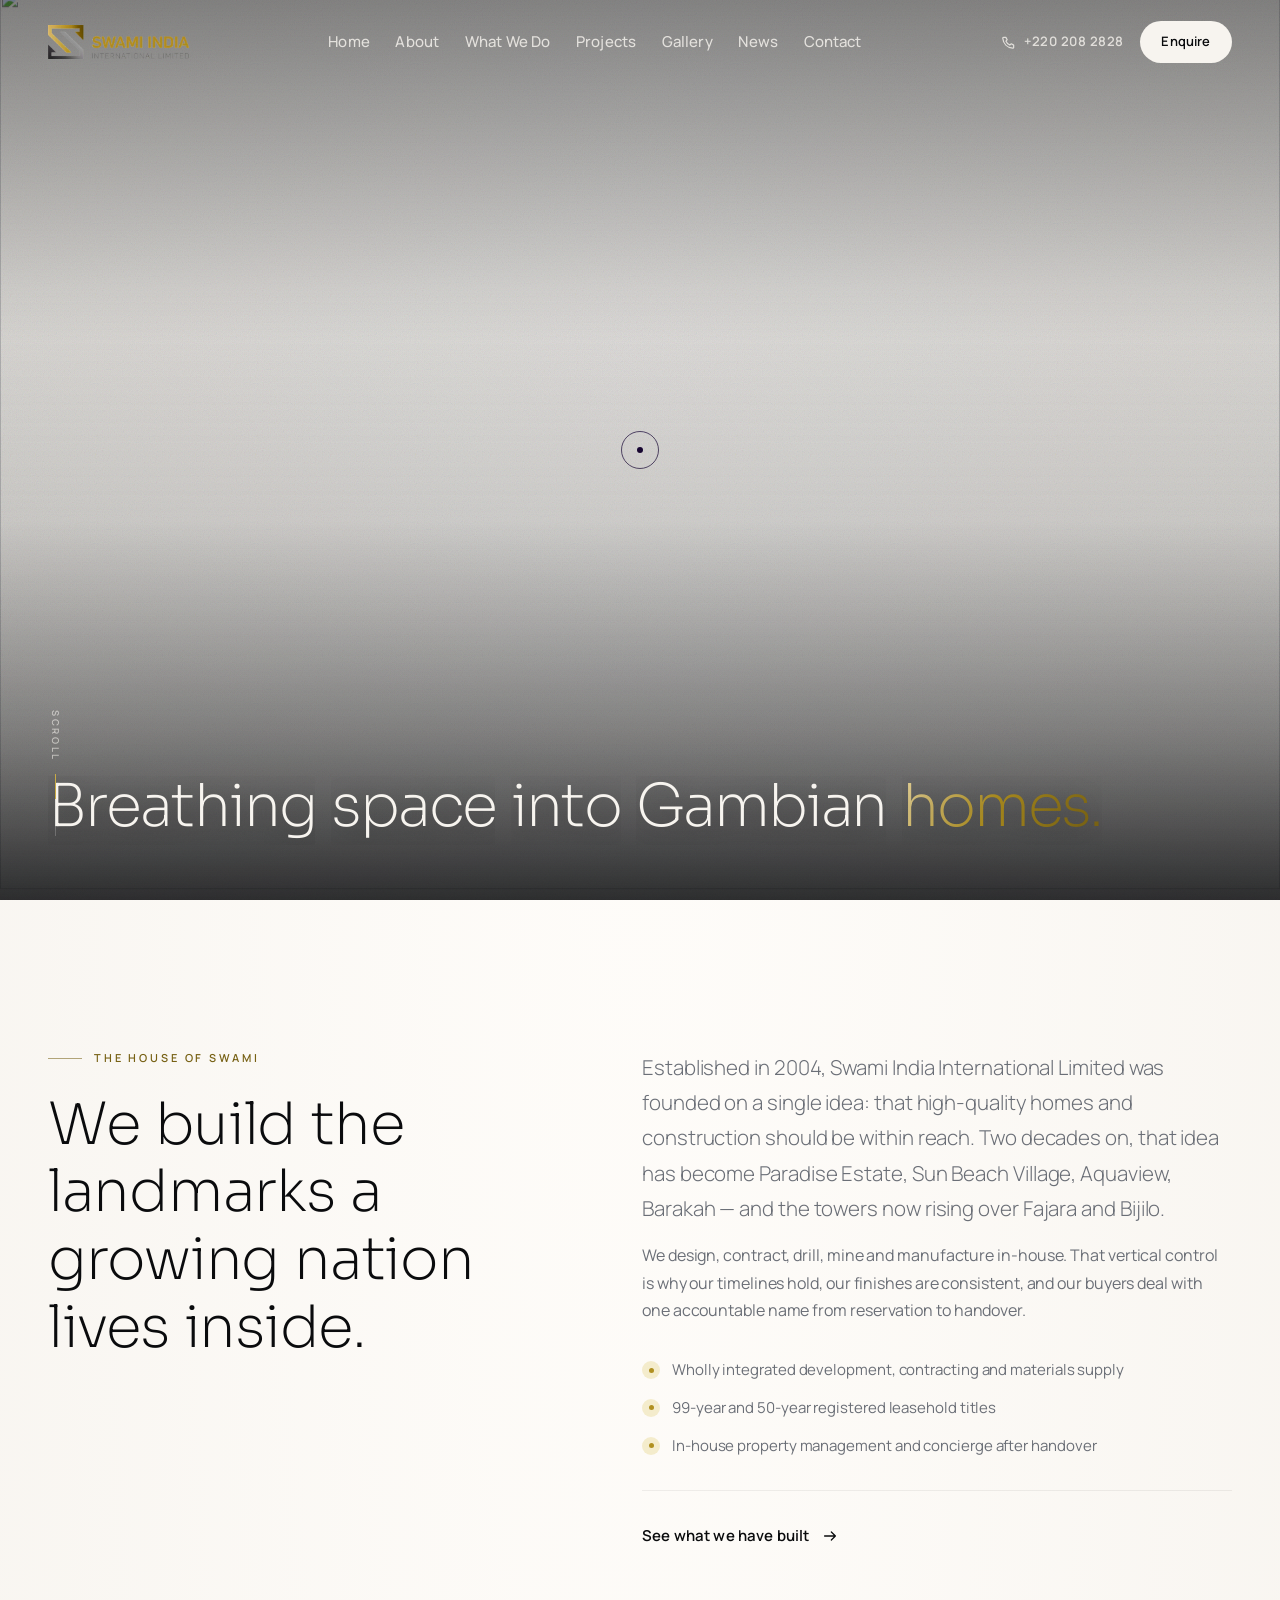
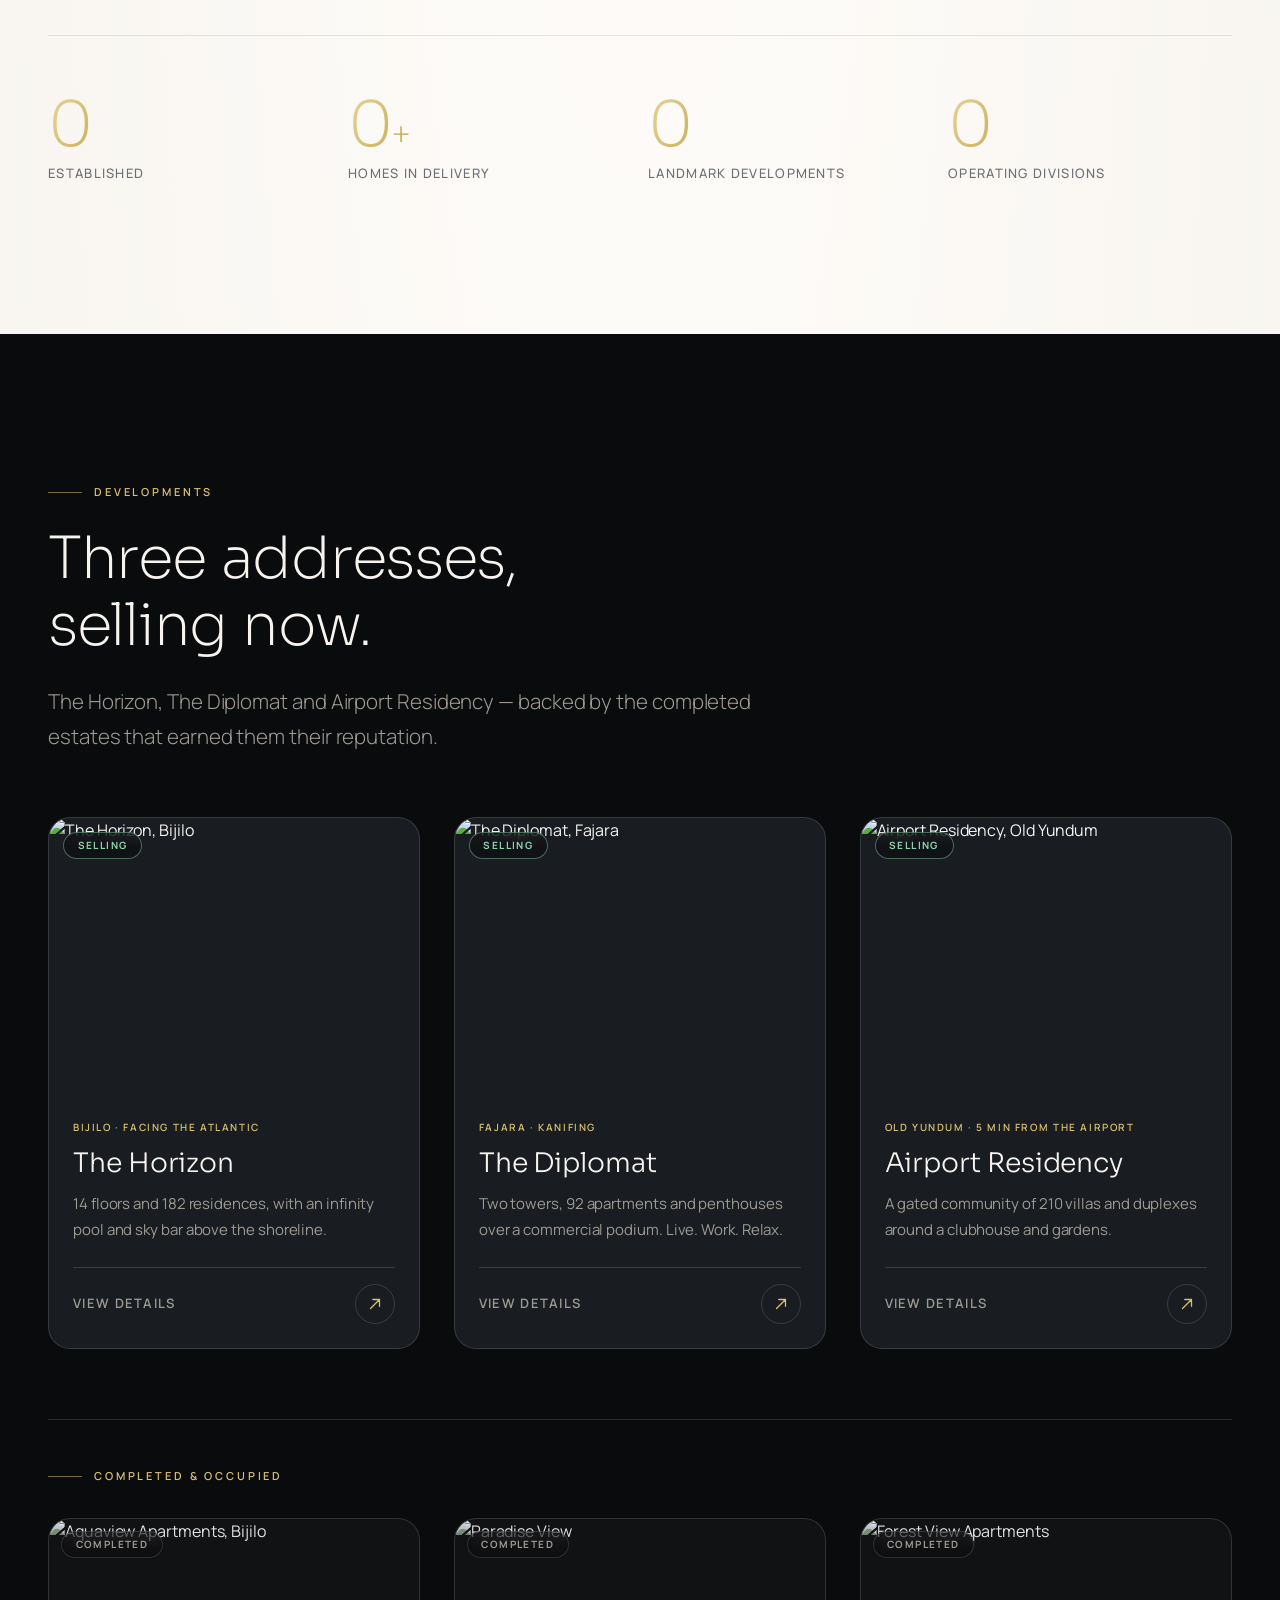
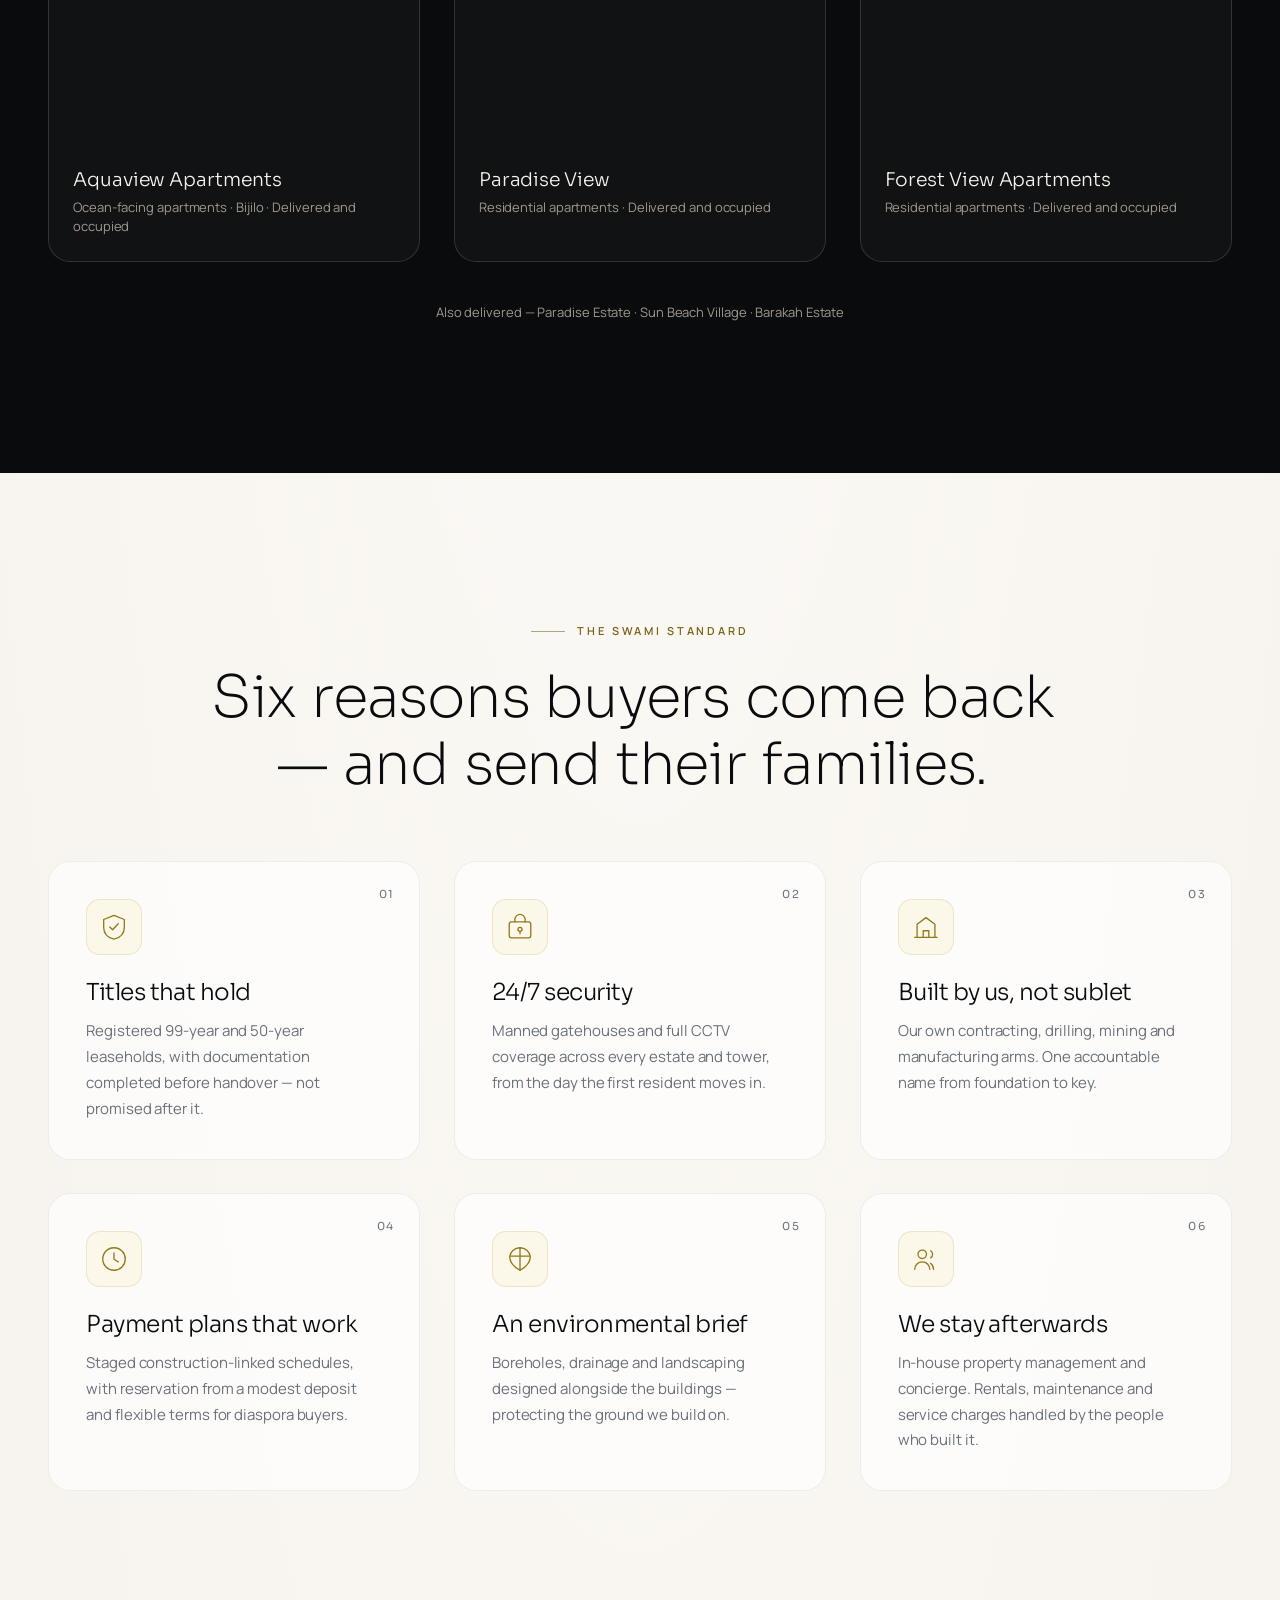
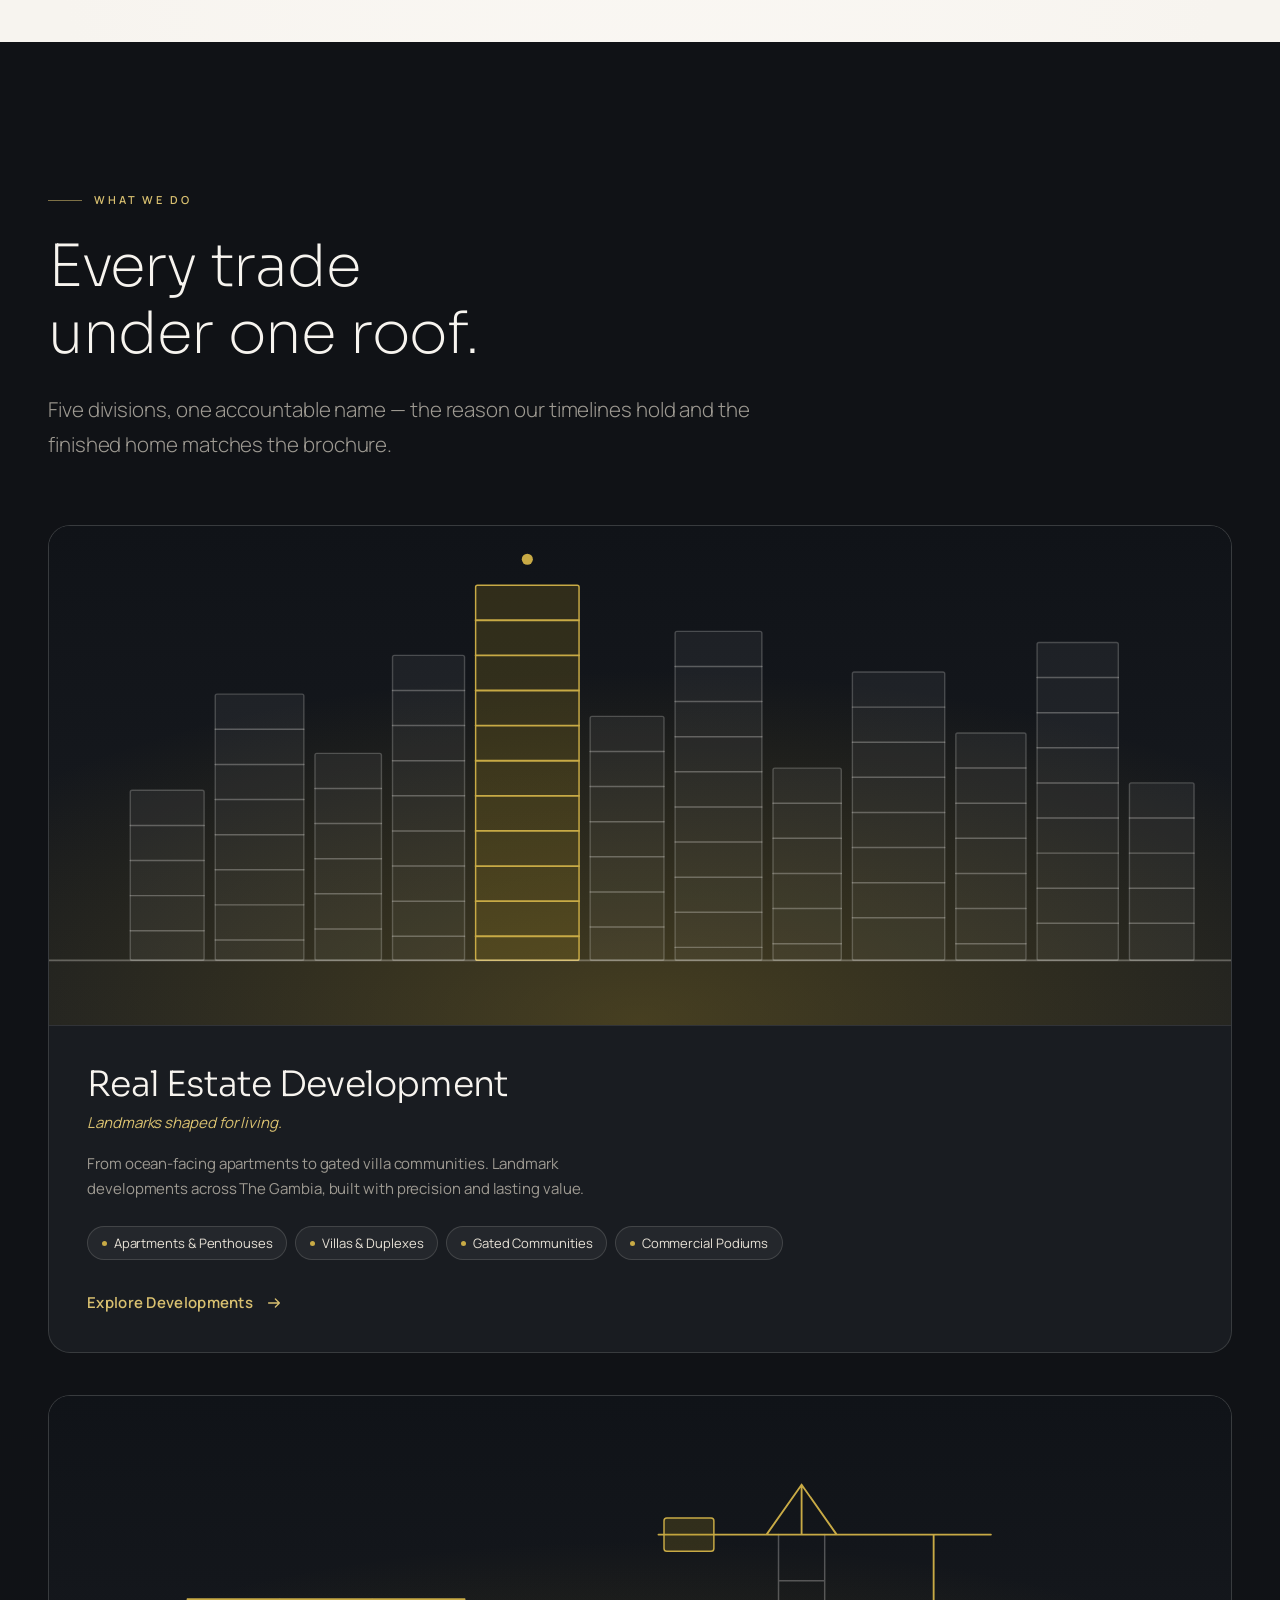
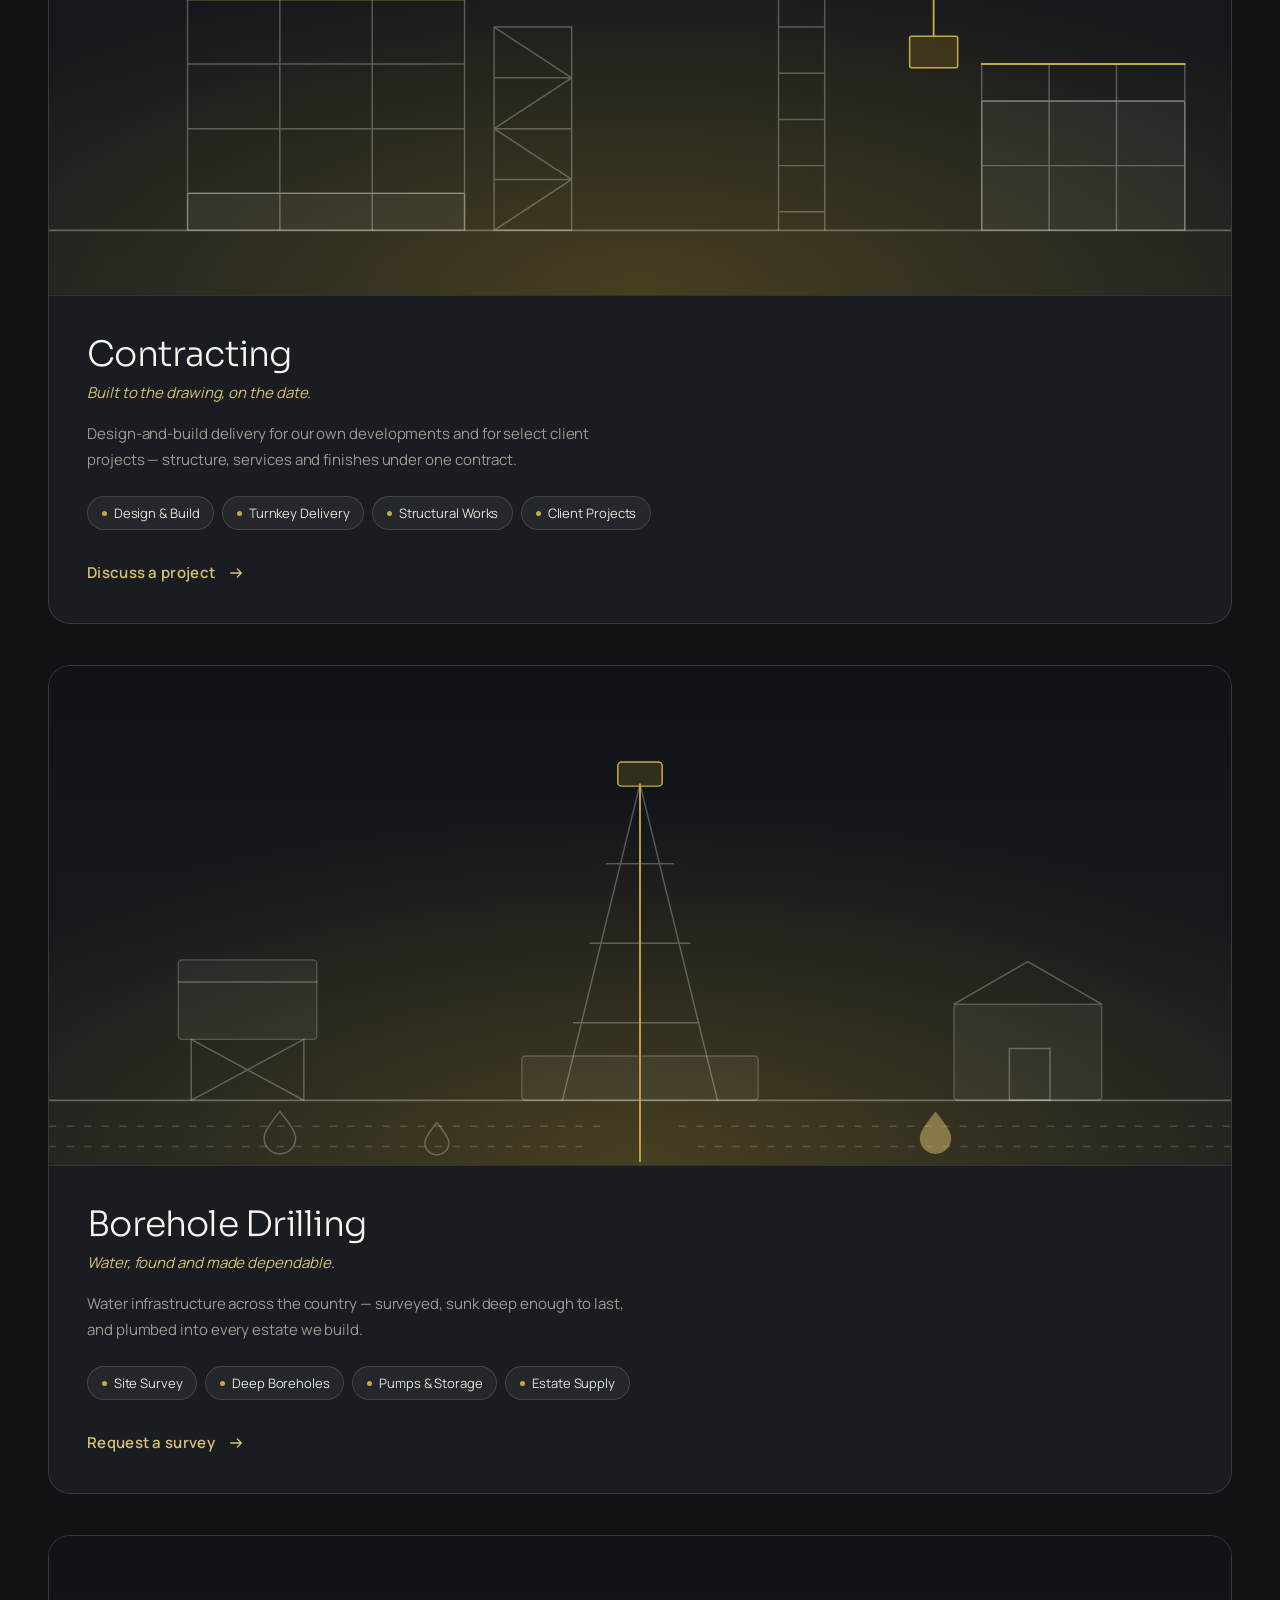
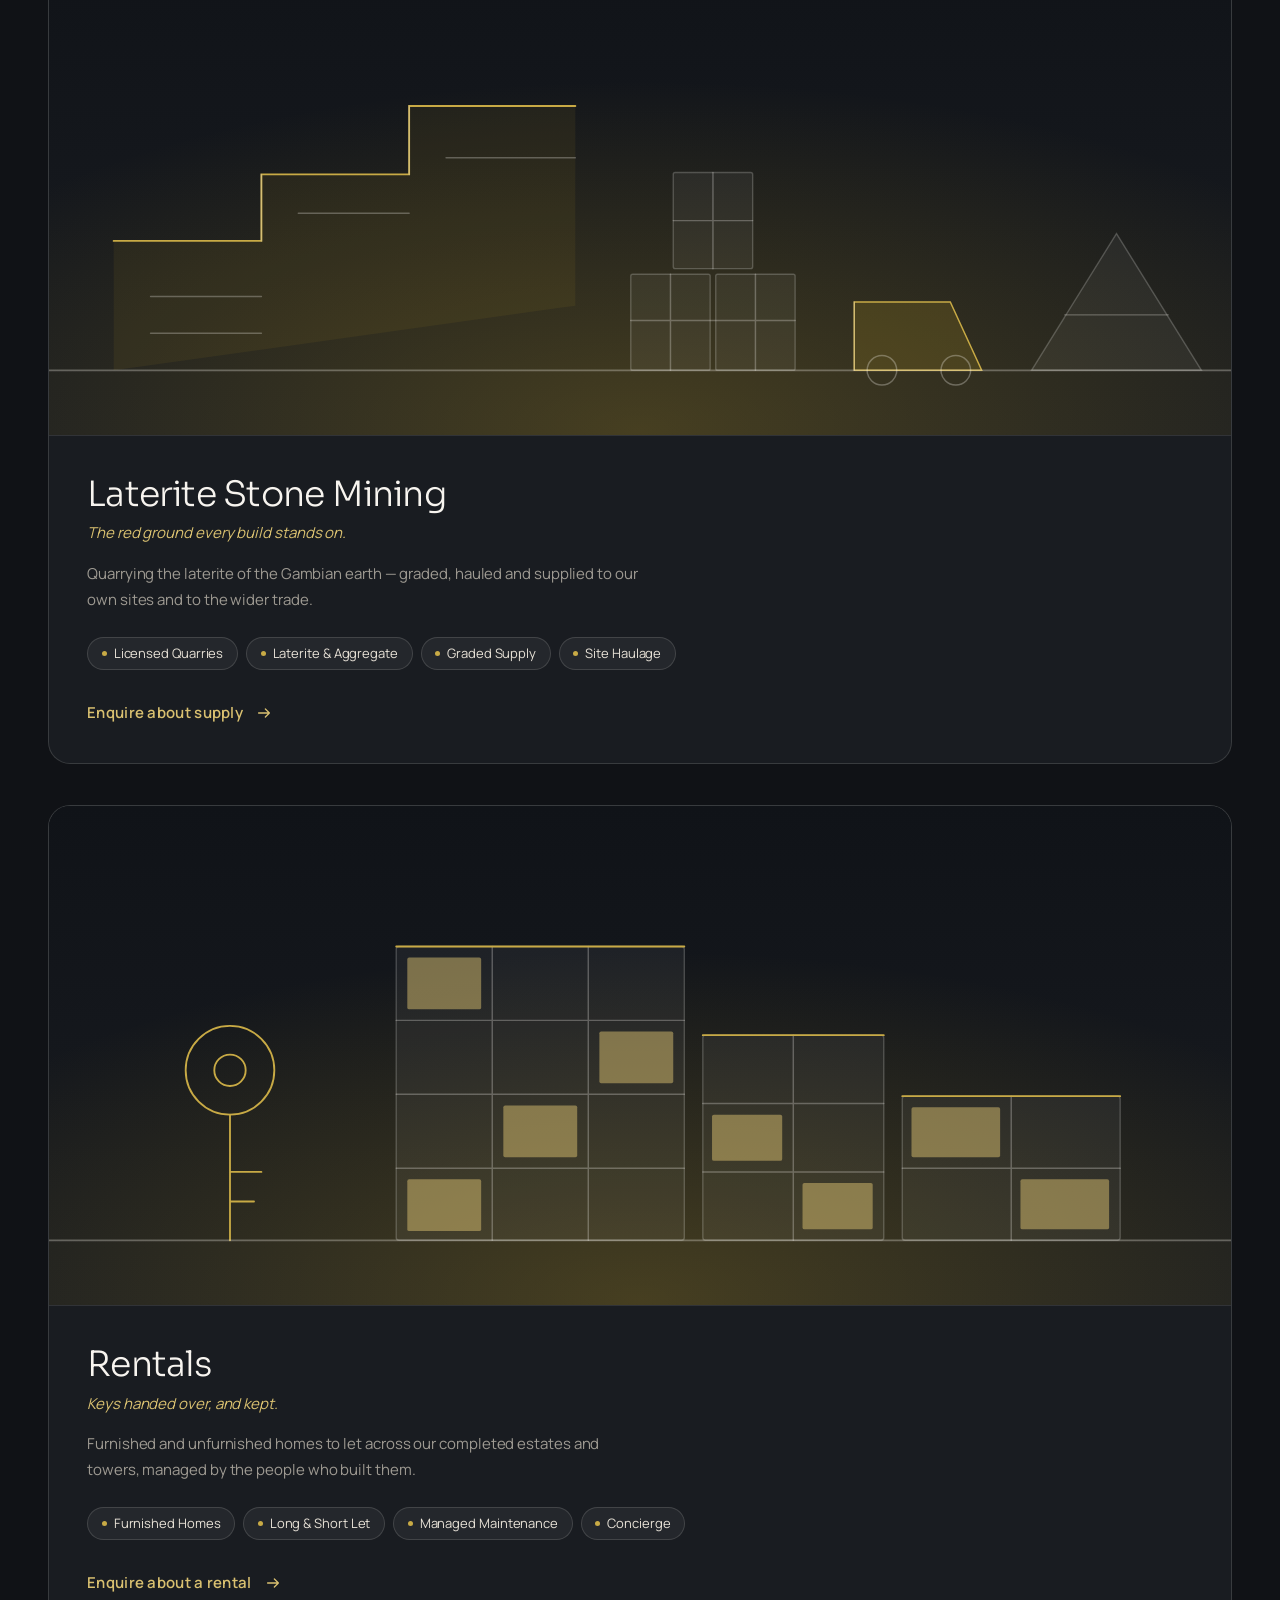
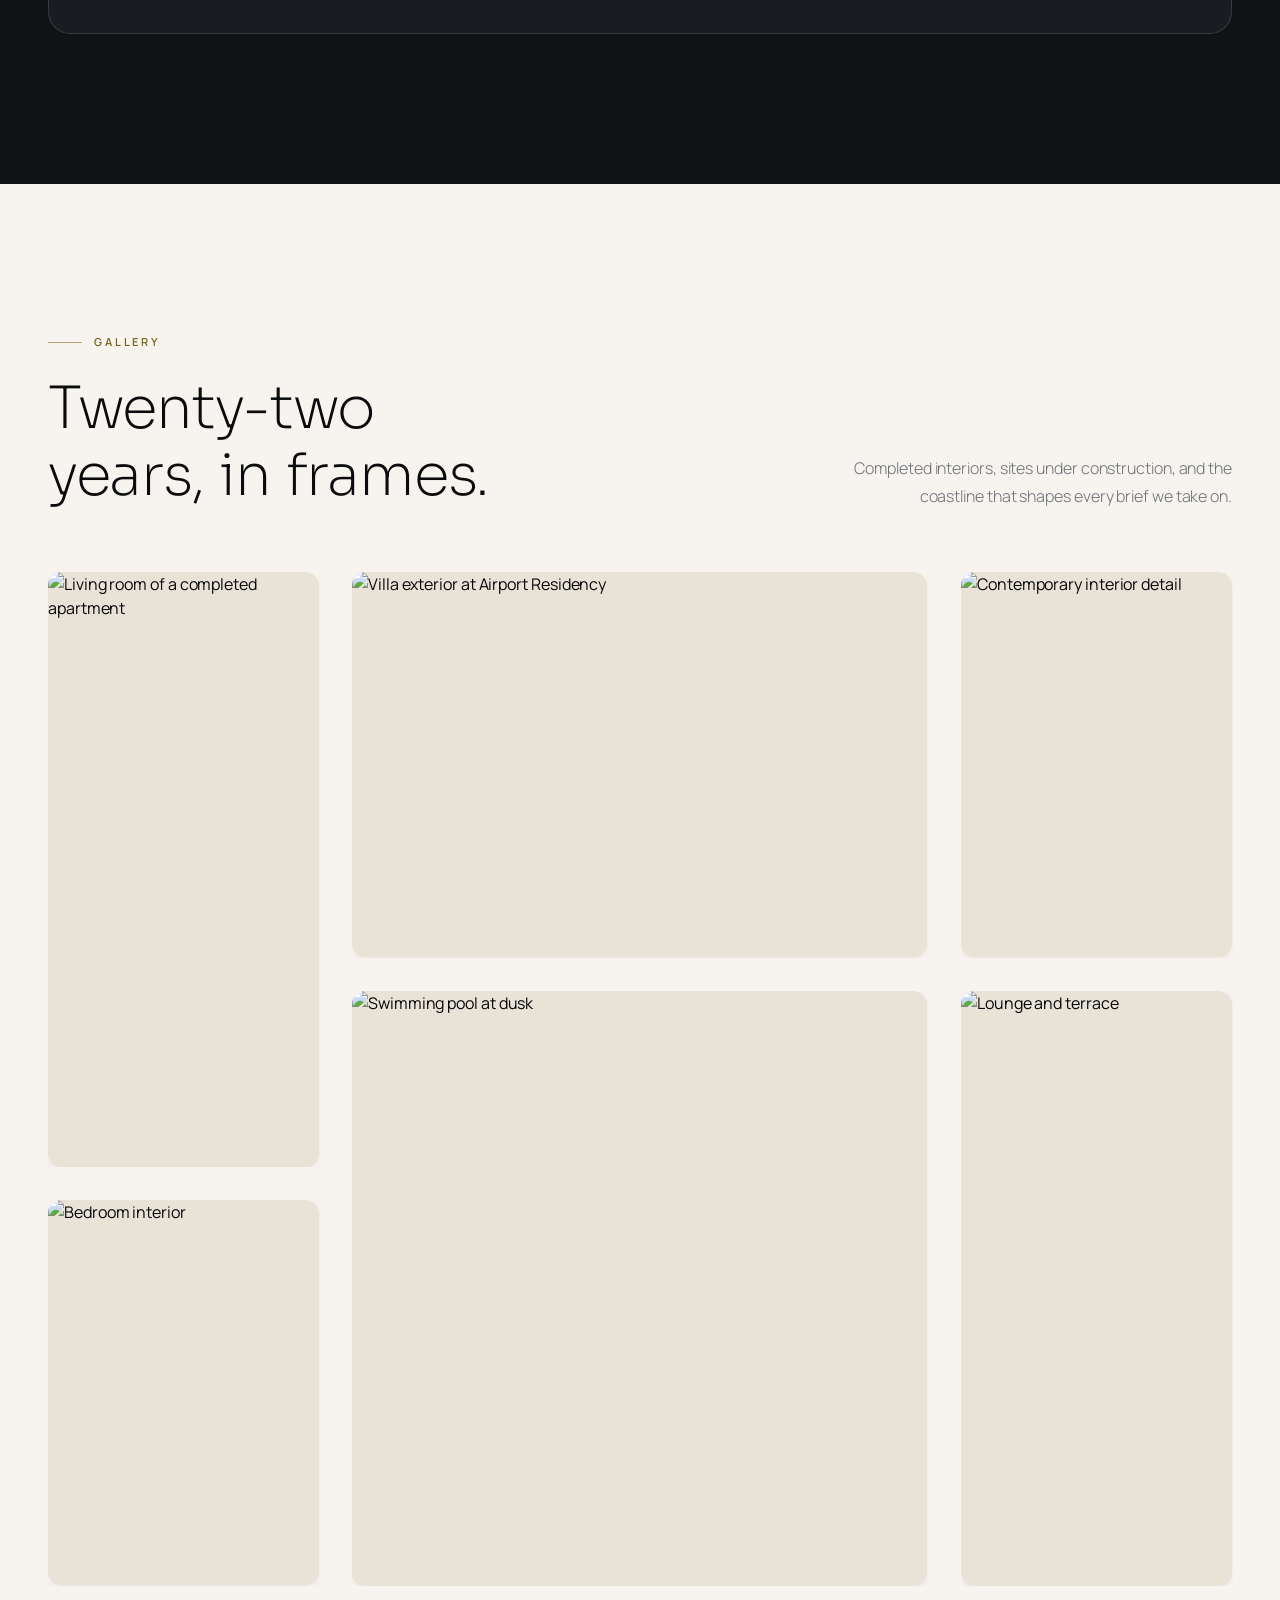
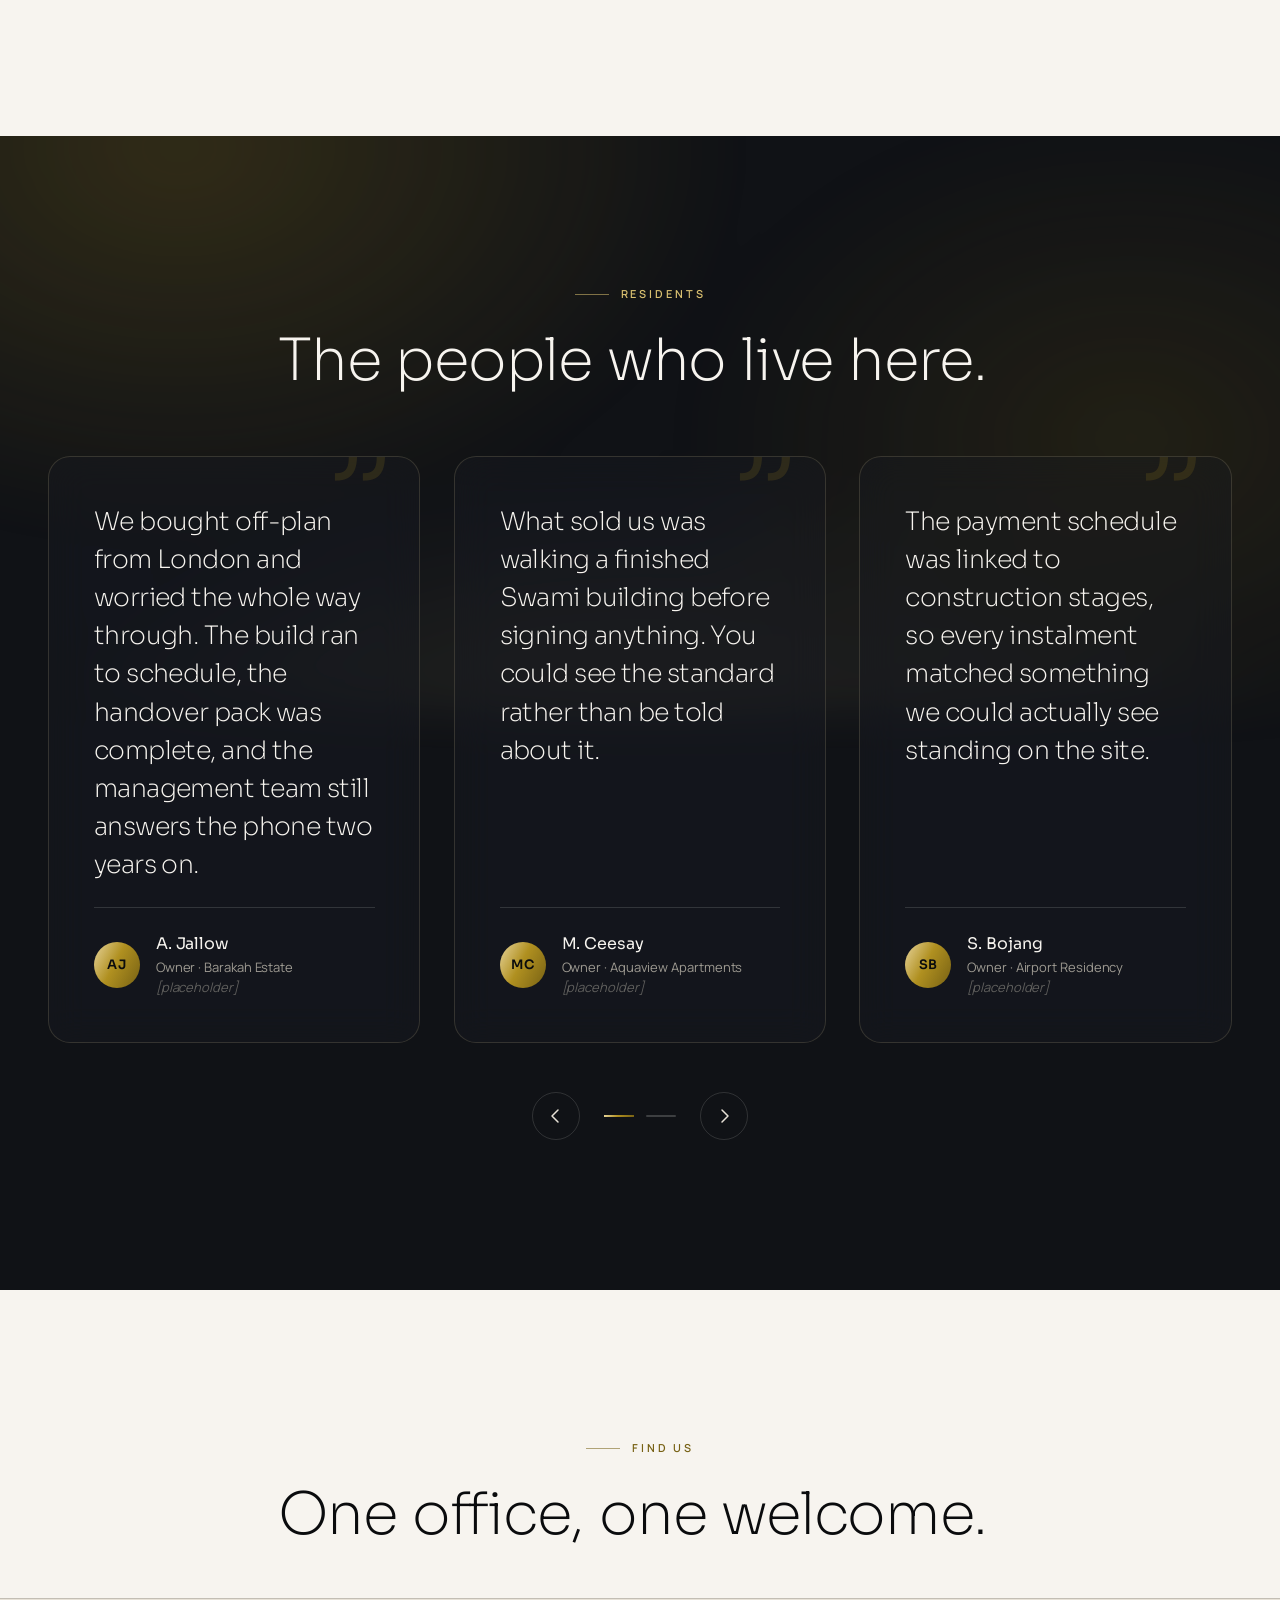
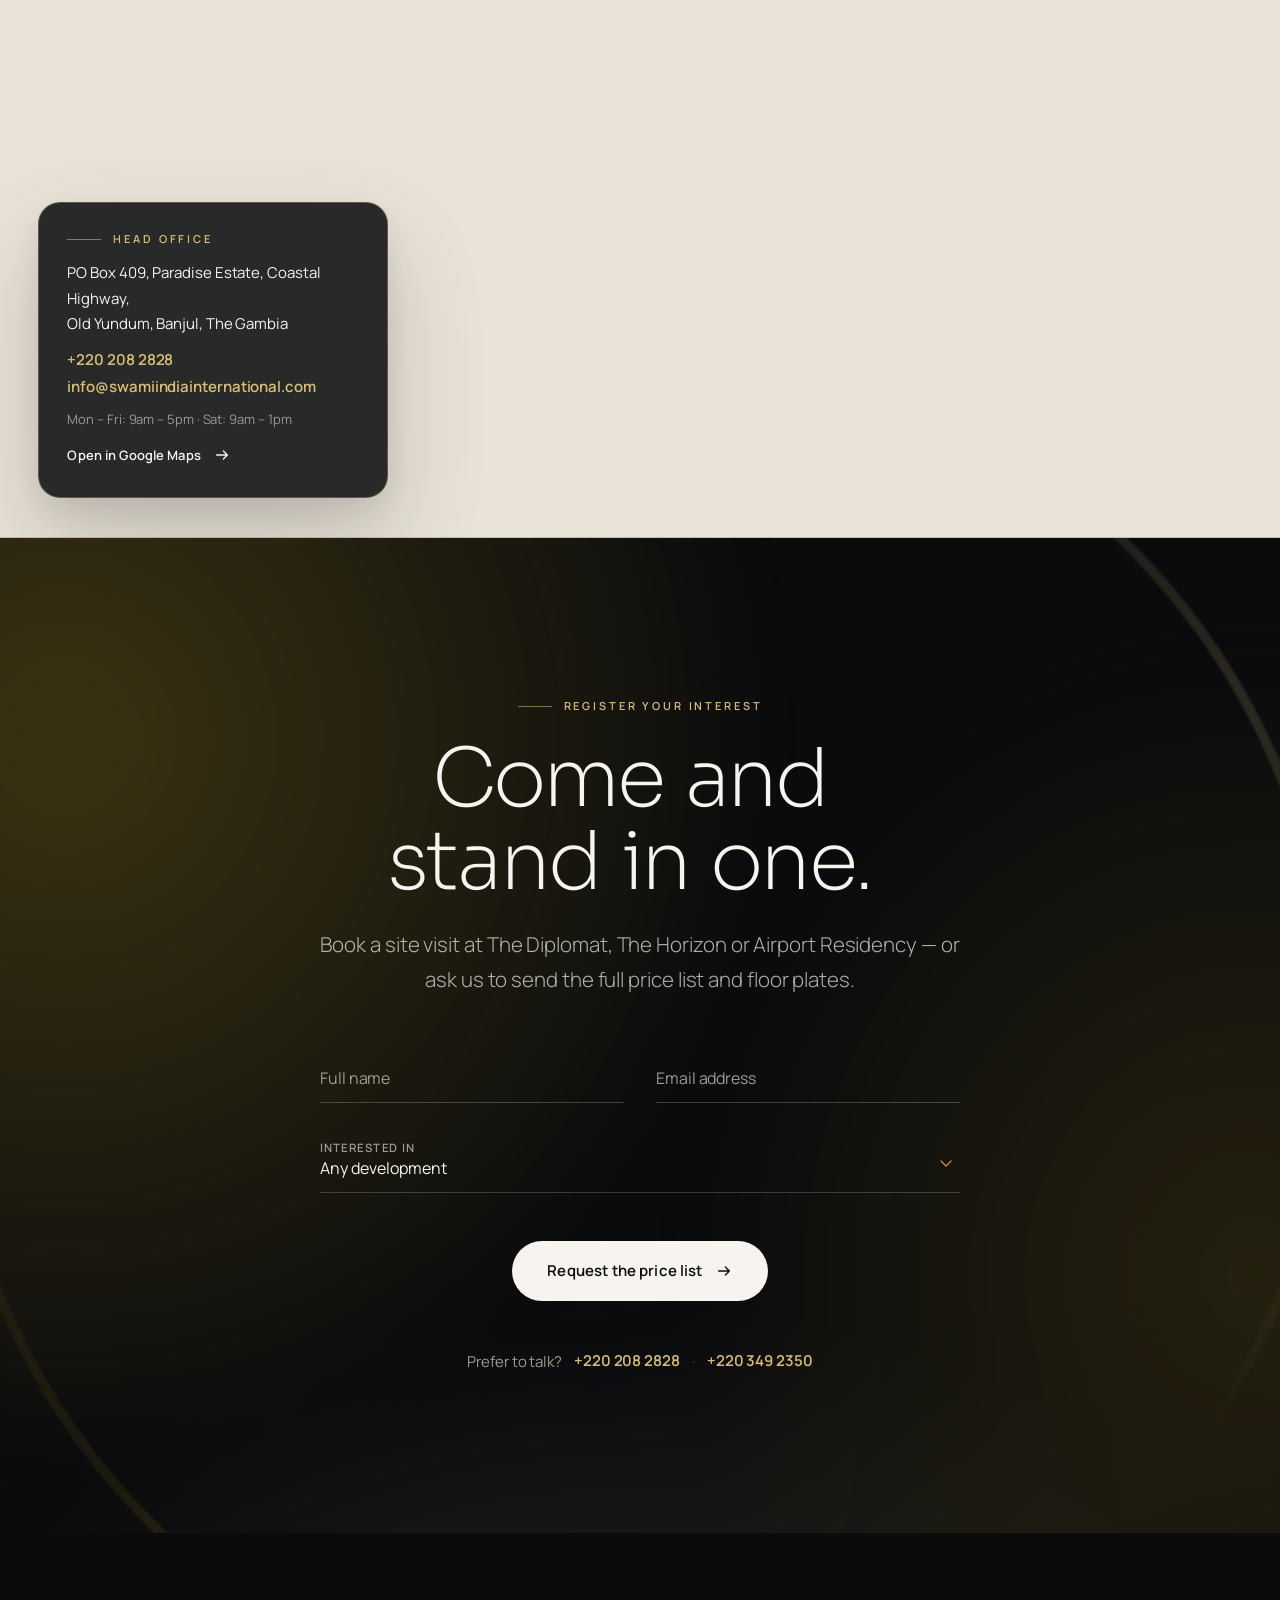
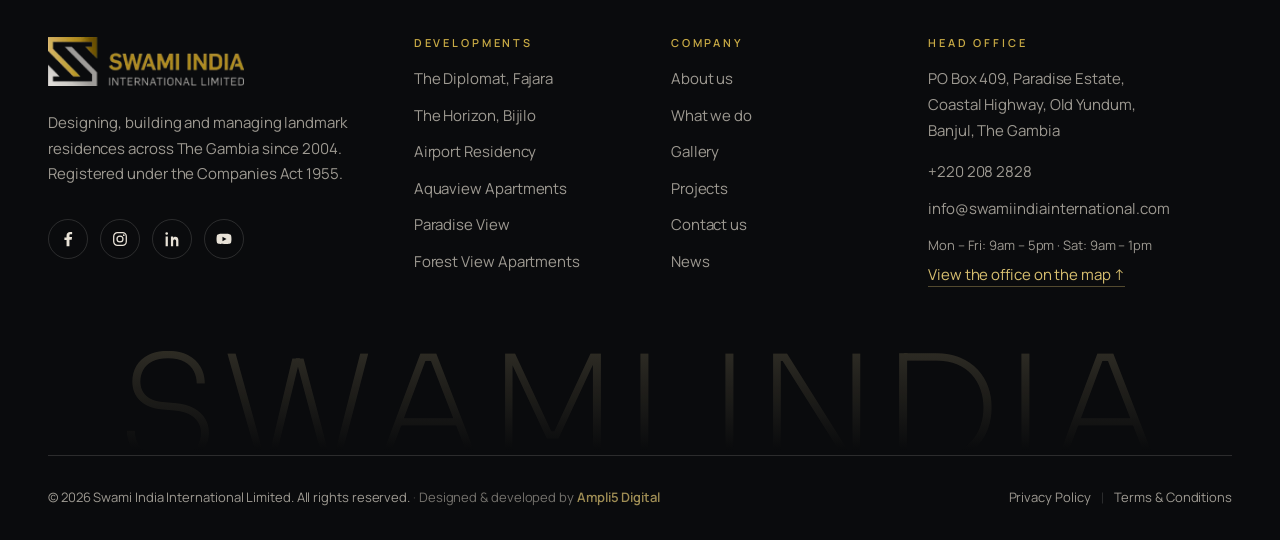
==== commit f296ffaa: "new pages design" ====
--- a/index.html
+++ b/index.html
@@ -129,12 +129,21 @@
 
     <nav class="nav__links" aria-label="Primary">
       <a href="#top">Home</a>
-      <a href="#about"        data-nav-link>About</a>
-      <a href="#developments" data-nav-link>Developments</a>
-      <a href="availability.html">Availability</a>
-      <a href="#standard"     data-nav-link>Why Swami</a>
-      <a href="#gallery"      data-nav-link>Gallery</a>
-      <a href="#voices"       data-nav-link>Residents</a>
+      <a href="about-us.html">About</a>
+      <a href="services.html">What We Do</a>
+      <span class="nav__sub">
+        <a href="projects.html">Projects</a>
+        <span class="nav__drop">
+          <a href="the-diplomat.html">The Diplomat<small>Fajara · Kanifing</small></a>
+          <a href="the-horizon.html">The Horizon<small>Bijilo · Facing the Atlantic</small></a>
+          <a href="airport-residency.html">Airport Residency<small>Old Yundum</small></a>
+          <a href="project-detail.html">Barakah Estate Apartments<small>Kololi</small></a>
+          <a href="projects.html">All developments</a>
+        </span>
+      </span>
+      <a href="gallery.html">Gallery</a>
+      <a href="news.html">News</a>
+      <a href="contact.html">Contact</a>
     </nav>
 
     <div class="nav__actions">
@@ -159,12 +168,12 @@
   <div class="menu__inner">
     <nav class="menu__nav" aria-label="Menu">
       <a href="#top"><i>01</i><span>Home</span></a>
-      <a href="#about"><i>02</i><span>About</span></a>
-      <a href="#developments"><i>03</i><span>Developments</span></a>
-      <a href="availability.html"><i>04</i><span>Availability</span></a>
-      <a href="#standard"><i>05</i><span>Why Swami</span></a>
-      <a href="#gallery"><i>06</i><span>Gallery</span></a>
-      <a href="#voices"><i>07</i><span>Residents</span></a>
+      <a href="about-us.html"><i>02</i><span>About</span></a>
+      <a href="services.html"><i>03</i><span>What We Do</span></a>
+      <a href="projects.html"><i>04</i><span>Projects</span></a>
+      <a href="gallery.html"><i>05</i><span>Gallery</span></a>
+      <a href="news.html"><i>06</i><span>News</span></a>
+      <a href="contact.html"><i>07</i><span>Contact</span></a>
       <a href="#cta"><i>08</i><span>Enquire</span></a>
     </nav>
     <div class="menu__aside">
@@ -313,9 +322,9 @@
     <!-- Featured: the three projects selling now -->
     <div class="feat" data-reveal="stagger">
 
-      <a class="feat-card" href="availability.html">
+      <a class="feat-card" href="the-diplomat.html">
         <span class="feat-card__media">
-          <img src="https://images.unsplash.com/photo-1600596542815-ffad4c1539a9?w=900&q=78&auto=format&fit=crop" alt="The Horizon, Bijilo" loading="lazy" decoding="async">
+          <img src="https://images.unsplash.com/photo-1600596542815-ffad4c1539a9?w=900&q=78&auto=format&fit=crop" alt="The Horizon, Bijilo" loading="lazy" decoding="async" width="900" height="675">
           <span class="pill pill--selling">Selling</span>
         </span>
         <span class="feat-card__body">
@@ -331,9 +340,9 @@
         </span>
       </a>
 
-      <a class="feat-card" href="availability.html">
+      <a class="feat-card" href="the-diplomat.html">
         <span class="feat-card__media">
-          <img src="https://images.unsplash.com/photo-1545324418-cc1a3fa10c00?w=900&q=78&auto=format&fit=crop" alt="The Diplomat, Fajara" loading="lazy" decoding="async">
+          <img src="https://images.unsplash.com/photo-1545324418-cc1a3fa10c00?w=900&q=78&auto=format&fit=crop" alt="The Diplomat, Fajara" loading="lazy" decoding="async" width="900" height="675">
           <span class="pill pill--selling">Selling</span>
         </span>
         <span class="feat-card__body">
@@ -351,7 +360,7 @@
 
       <a class="feat-card" href="airport-residency.html">
         <span class="feat-card__media">
-          <img src="https://images.unsplash.com/photo-1600585154340-be6161a56a0c?w=900&q=78&auto=format&fit=crop" alt="Airport Residency, Old Yundum" loading="lazy" decoding="async">
+          <img src="https://images.unsplash.com/photo-1600585154340-be6161a56a0c?w=900&q=78&auto=format&fit=crop" alt="Airport Residency, Old Yundum" loading="lazy" decoding="async" width="900" height="675">
           <span class="pill pill--selling">Selling</span>
         </span>
         <span class="feat-card__body">
@@ -377,7 +386,7 @@
 
       <article class="done-card">
         <span class="done-card__media">
-          <img src="https://images.unsplash.com/photo-1613490493576-7fde63acd811?w=700&q=75&auto=format&fit=crop" alt="Aquaview Apartments, Bijilo" loading="lazy" decoding="async">
+          <img src="https://images.unsplash.com/photo-1613490493576-7fde63acd811?w=700&q=75&auto=format&fit=crop" alt="Aquaview Apartments, Bijilo" loading="lazy" decoding="async" width="700" height="525">
           <span class="pill pill--done">Completed</span>
         </span>
         <span class="done-card__body">
@@ -388,7 +397,7 @@
 
       <article class="done-card">
         <span class="done-card__media">
-          <img src="https://images.unsplash.com/photo-1600566753086-00f18fb6b3ea?w=700&q=75&auto=format&fit=crop" alt="Paradise View" loading="lazy" decoding="async">
+          <img src="https://images.unsplash.com/photo-1600566753086-00f18fb6b3ea?w=700&q=75&auto=format&fit=crop" alt="Paradise View" loading="lazy" decoding="async" width="700" height="525">
           <span class="pill pill--done">Completed</span>
         </span>
         <span class="done-card__body">
@@ -399,7 +408,7 @@
 
       <article class="done-card">
         <span class="done-card__media">
-          <img src="https://images.unsplash.com/photo-1580587771525-78b9dba3b914?w=700&q=75&auto=format&fit=crop" alt="Forest View Apartments" loading="lazy" decoding="async">
+          <img src="https://images.unsplash.com/photo-1580587771525-78b9dba3b914?w=700&q=75&auto=format&fit=crop" alt="Forest View Apartments" loading="lazy" decoding="async" width="700" height="525">
           <span class="pill pill--done">Completed</span>
         </span>
         <span class="done-card__body">
@@ -890,24 +899,24 @@
       <nav class="footer__col" aria-label="Developments">
         <h3 class="eyebrow">Developments</h3>
         <ul>
-          <li><a href="availability.html">The Diplomat, Fajara</a></li>
-          <li><a href="#">The Horizon, Bijilo</a></li>
+          <li><a href="the-diplomat.html">The Diplomat, Fajara</a></li>
+          <li><a href="the-horizon.html">The Horizon, Bijilo</a></li>
           <li><a href="airport-residency.html">Airport Residency</a></li>
-          <li><a href="#">Aquaview Apartments</a></li>
-          <li><a href="#">Paradise View</a></li>
-          <li><a href="#">Forest View Apartments</a></li>
+          <li><a href="projects.html#completed">Aquaview Apartments</a></li>
+          <li><a href="projects.html#completed">Paradise View</a></li>
+          <li><a href="projects.html#completed">Forest View Apartments</a></li>
         </ul>
       </nav>
 
       <nav class="footer__col" aria-label="Company">
         <h3 class="eyebrow">Company</h3>
         <ul>
-          <li><a href="#about">About us</a></li>
-          <li><a href="#services">What we do</a></li>
-          <li><a href="#gallery">Gallery</a></li>
-          <li><a href="mailto:sales@swamiindiainternational.com?subject=Please%20send%20the%20e-catalogues">E-catalogues</a></li>
-          <li><a href="mailto:info@swamiindiainternational.com?subject=Rental%20enquiry">Properties for rent</a></li>
-          <li><a href="#">Privacy policy</a></li>
+          <li><a href="about-us.html">About us</a></li>
+          <li><a href="services.html">What we do</a></li>
+          <li><a href="gallery.html">Gallery</a></li>
+          <li><a href="projects.html">Projects</a></li>
+          <li><a href="contact.html">Contact us</a></li>
+          <li><a href="news.html">News</a></li>
         </ul>
       </nav>
 
@@ -924,7 +933,7 @@
         </ul>
 
         <p class="footer__hours">Mon – Fri: 9am – 5pm · Sat: 9am – 1pm</p>
-        <a class="footer__maplink" href="#offices">View the office on the map ↑</a>
+        <a class="footer__maplink" href="contact.html#offices">View the office on the map ↑</a>
       </div>
 
     </div>
--- a/assets/css/main.css
+++ b/assets/css/main.css
@@ -1763,7 +1763,11 @@
   flex: 1;
   padding: clamp(1.5rem, 1.1rem + 1.6vw, 2.75rem);
 }
-.svc-tile h3 {
+/* h3 on the homepage (under its h2), h2 on the What We Do page where each
+   division is a top-level section — same look either way. */
+.svc-tile h3,
+.svc-tile__h {
+  font-family: var(--ff-display);
   font-size: var(--fs-h3);
   font-weight: var(--fw-light);
   line-height: var(--lh-snug);
@@ -2711,3 +2715,62 @@
   .on-dark { background: #fff !important; color: #000 !important; }
   .section { padding-block: 2rem; }
 }
+
+/* ==========================================================================
+   14b · NAV — PROJECTS SUBMENU
+   The Diplomat and The Horizon have brochure-driven pages of their own, so
+   Projects opens onto them rather than only the listing.
+   ========================================================================== */
+
+.nav__sub { position: relative; display: inline-flex; }
+.nav__drop {
+  position: absolute;
+  top: 100%; left: 50%;
+  translate: -50% 0;
+  min-width: 250px;
+  display: grid;
+  padding: var(--sp-3);
+  margin-top: var(--sp-3);
+  border-radius: var(--r-md);
+  background: var(--c-graphite);
+  border: 1px solid rgba(231, 212, 155, .22);
+  box-shadow: var(--sh-xl);
+  opacity: 0;
+  visibility: hidden;
+  transform: translateY(-6px);
+  transition: opacity var(--d-fast) var(--e-out), transform var(--d-fast) var(--e-out), visibility var(--d-fast);
+  z-index: 5;
+}
+/* A gap-free hover bridge, so the pointer can travel to the panel. */
+.nav__sub::after {
+  content: '';
+  position: absolute;
+  inset: 100% 0 auto 0;
+  height: var(--sp-4);
+}
+.nav__sub:hover .nav__drop,
+.nav__sub:focus-within .nav__drop {
+  opacity: 1;
+  visibility: visible;
+  transform: none;
+}
+.nav__drop a {
+  padding: .6rem .85rem;
+  border-radius: 8px;
+  font-size: var(--fs-xs);
+  font-weight: var(--fw-medium);
+  color: var(--c-linen);
+  white-space: nowrap;
+  transition: background var(--d-fast) var(--e-out), color var(--d-fast) var(--e-out);
+}
+.nav__drop a:hover,
+.nav__drop a:focus-visible { background: rgba(231, 212, 155, .12); color: var(--c-gold-300); }
+.nav__drop a small { display: block; font-size: 10px; letter-spacing: .1em; text-transform: uppercase; color: var(--c-stone); margin-top: 2px; }
+
+/* The panel is always dark, so its links stay light even when the nav
+   has flipped to its frosted scrolled state. */
+.nav.is-stuck .nav__drop a { color: var(--c-linen); }
+.nav.is-stuck .nav__drop a:hover { color: var(--c-gold-300); }
+
+/* Touch and small screens use the full-screen menu instead. */
+@media (max-width: 1079px) { .nav__drop { display: none; } }
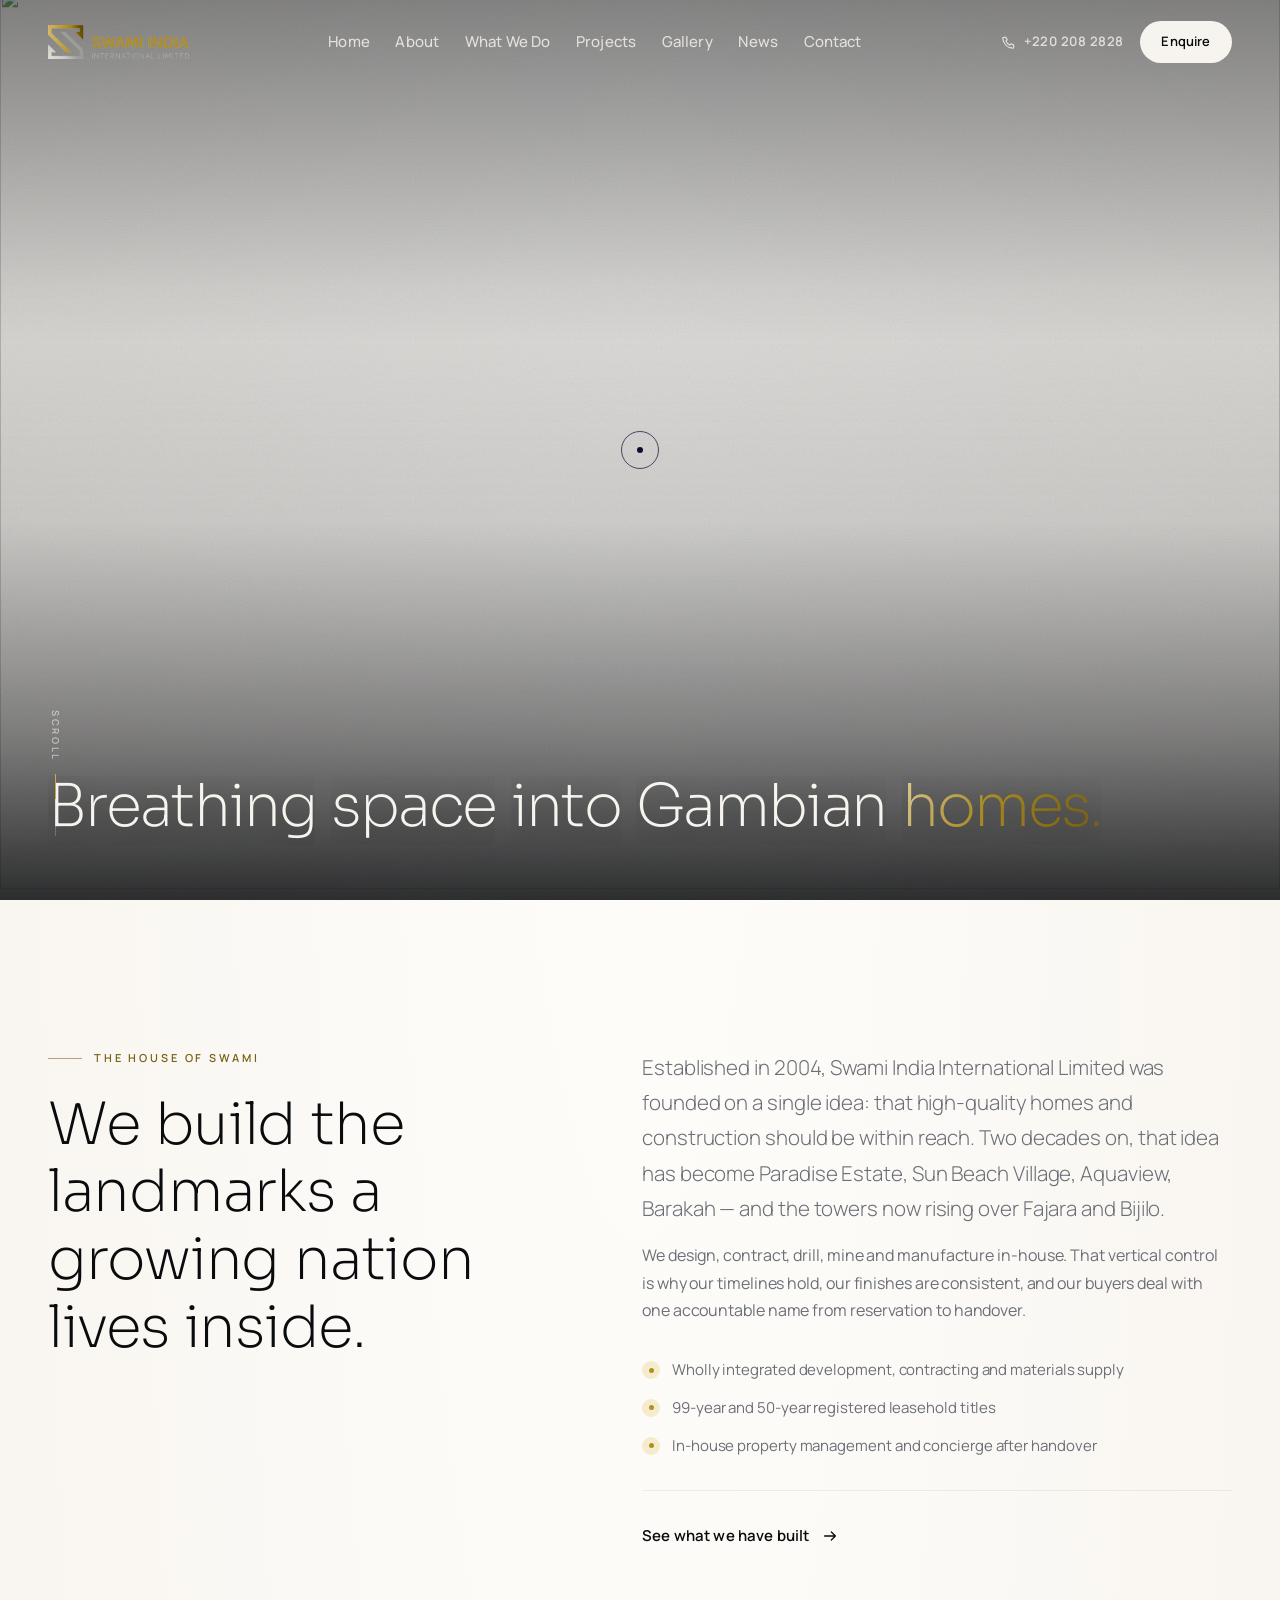
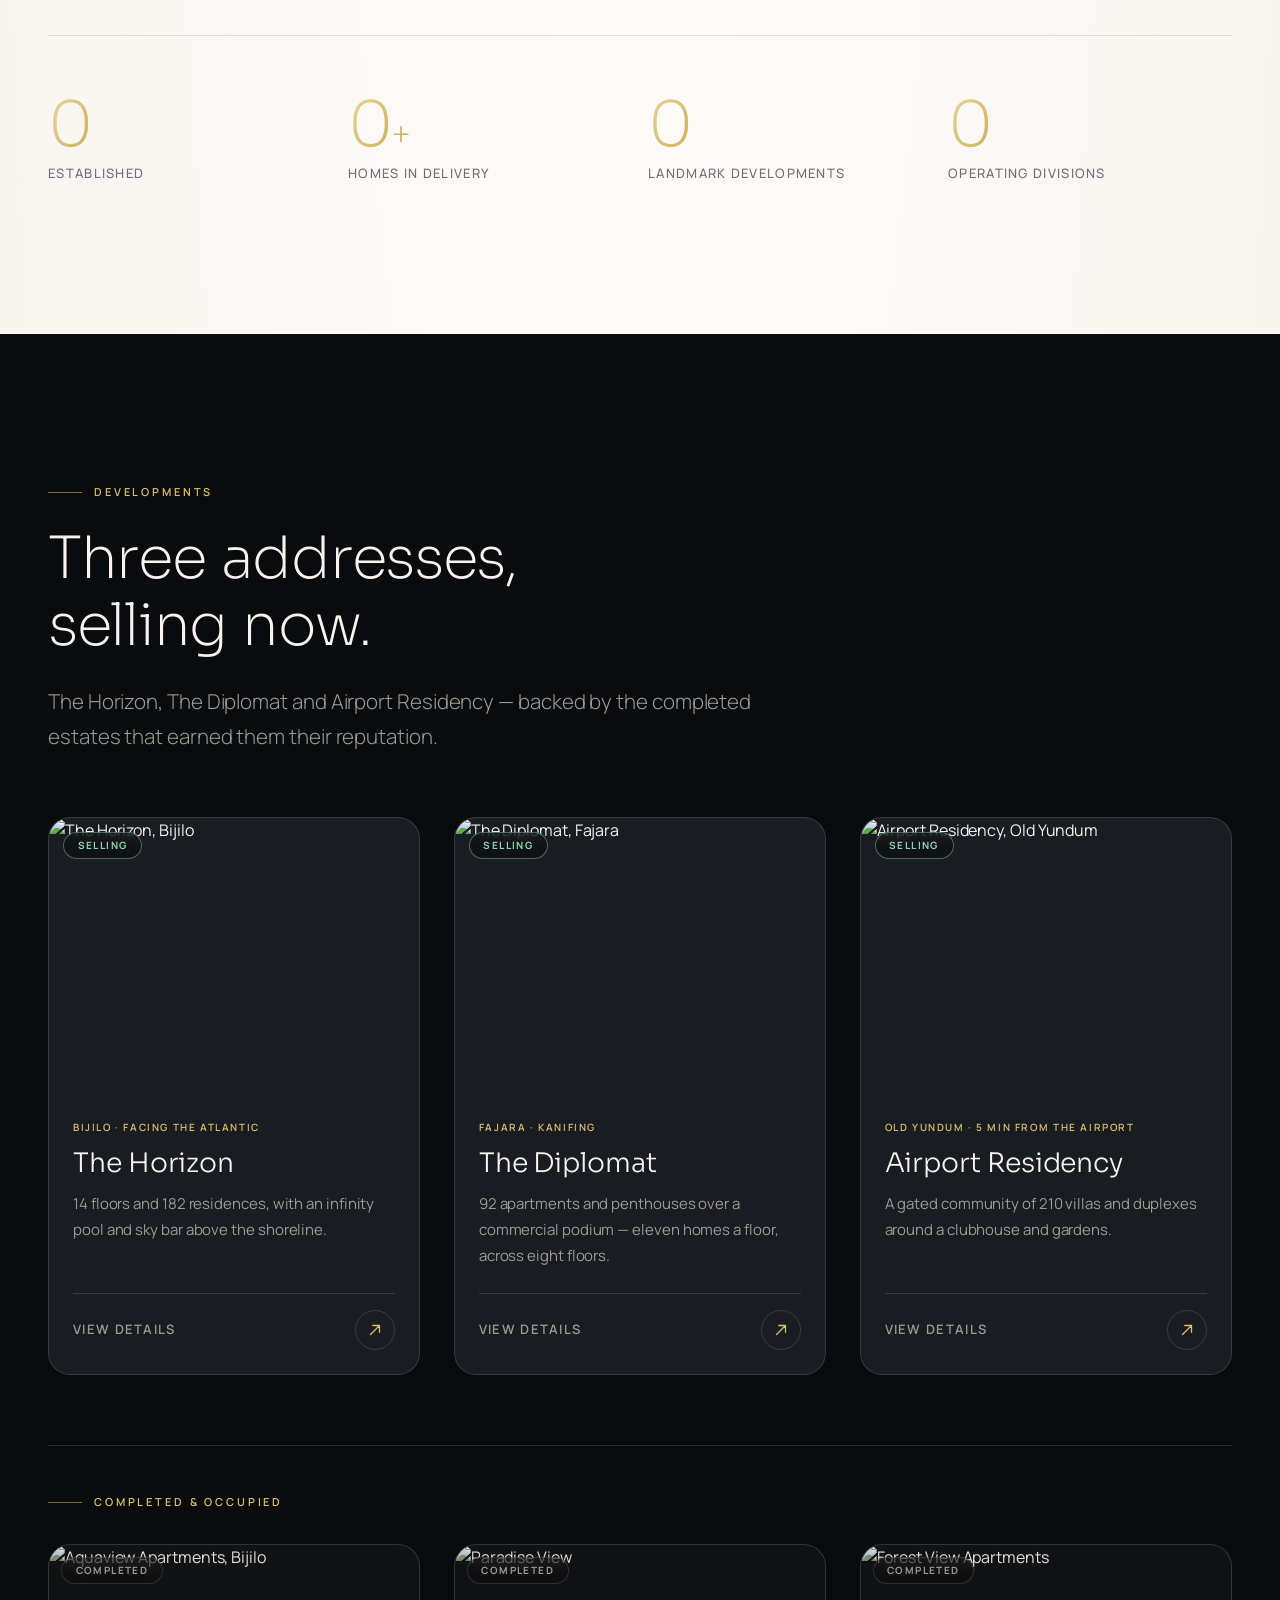
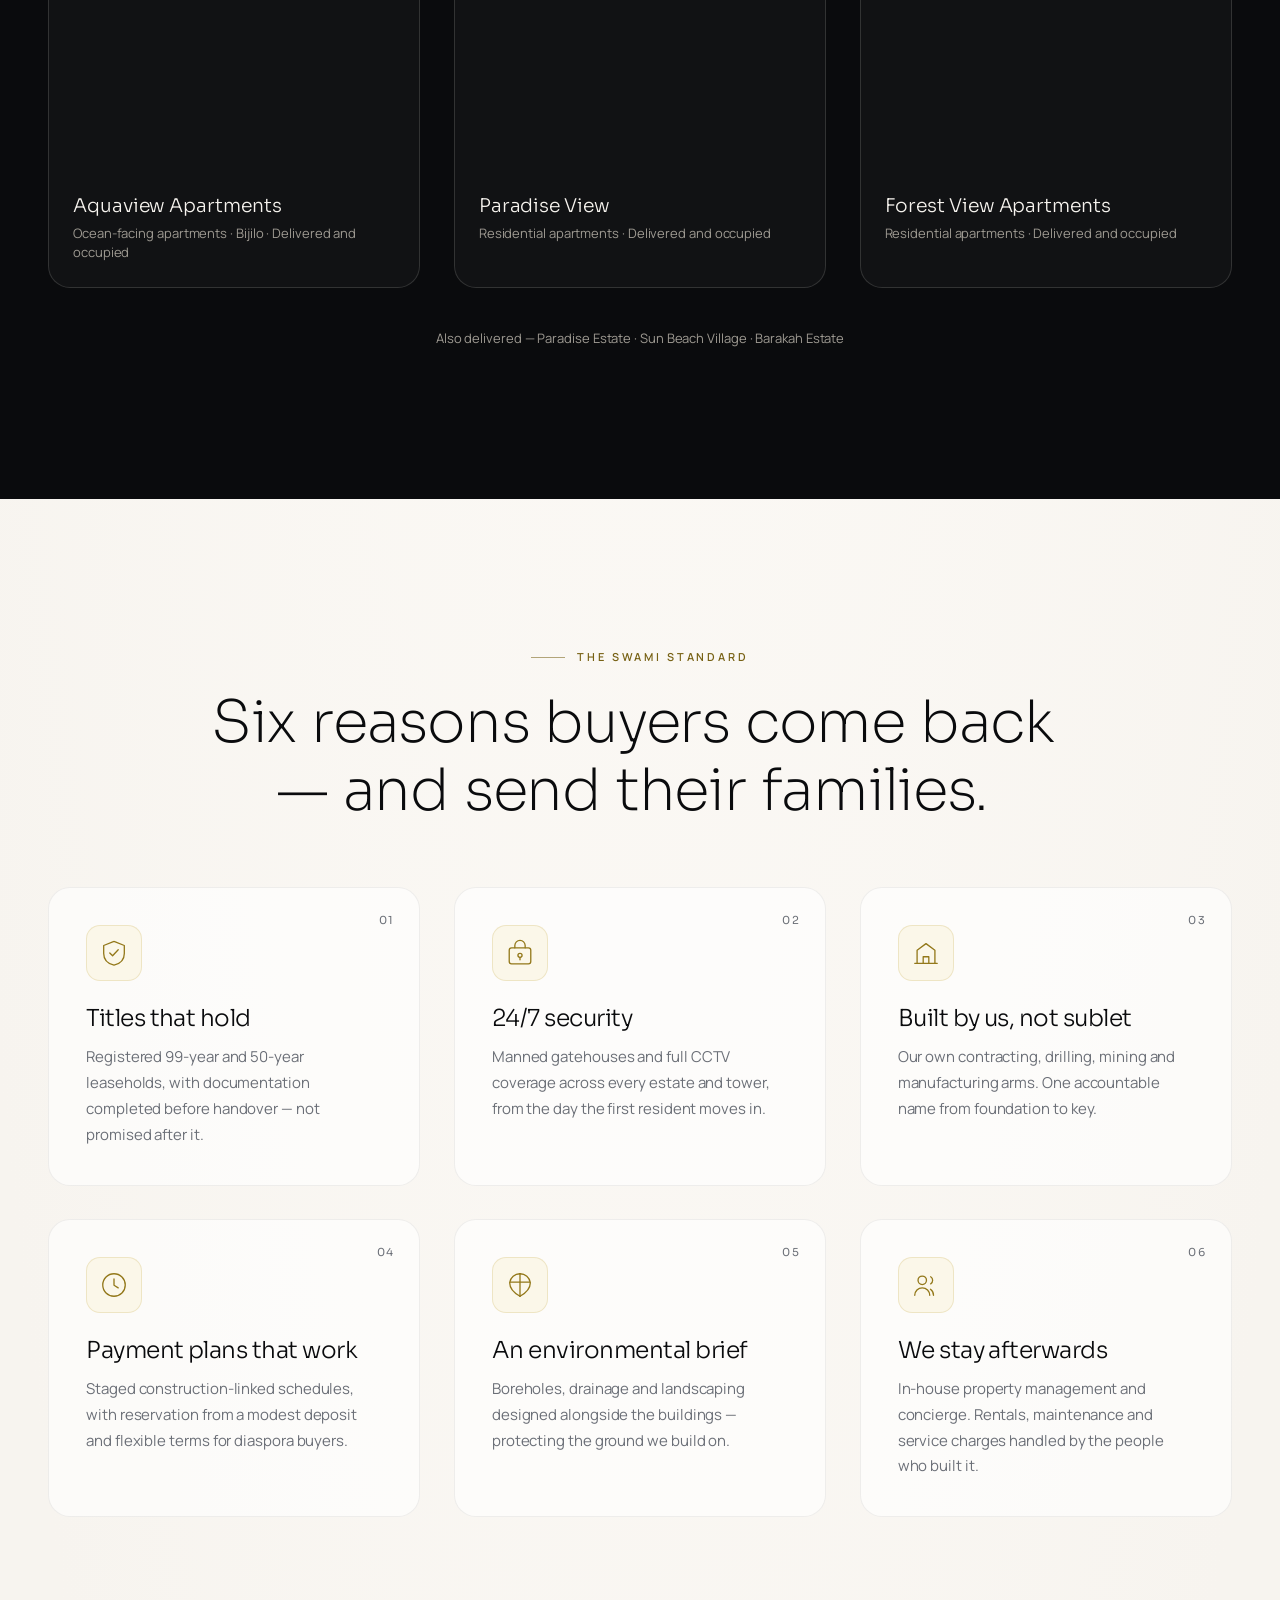
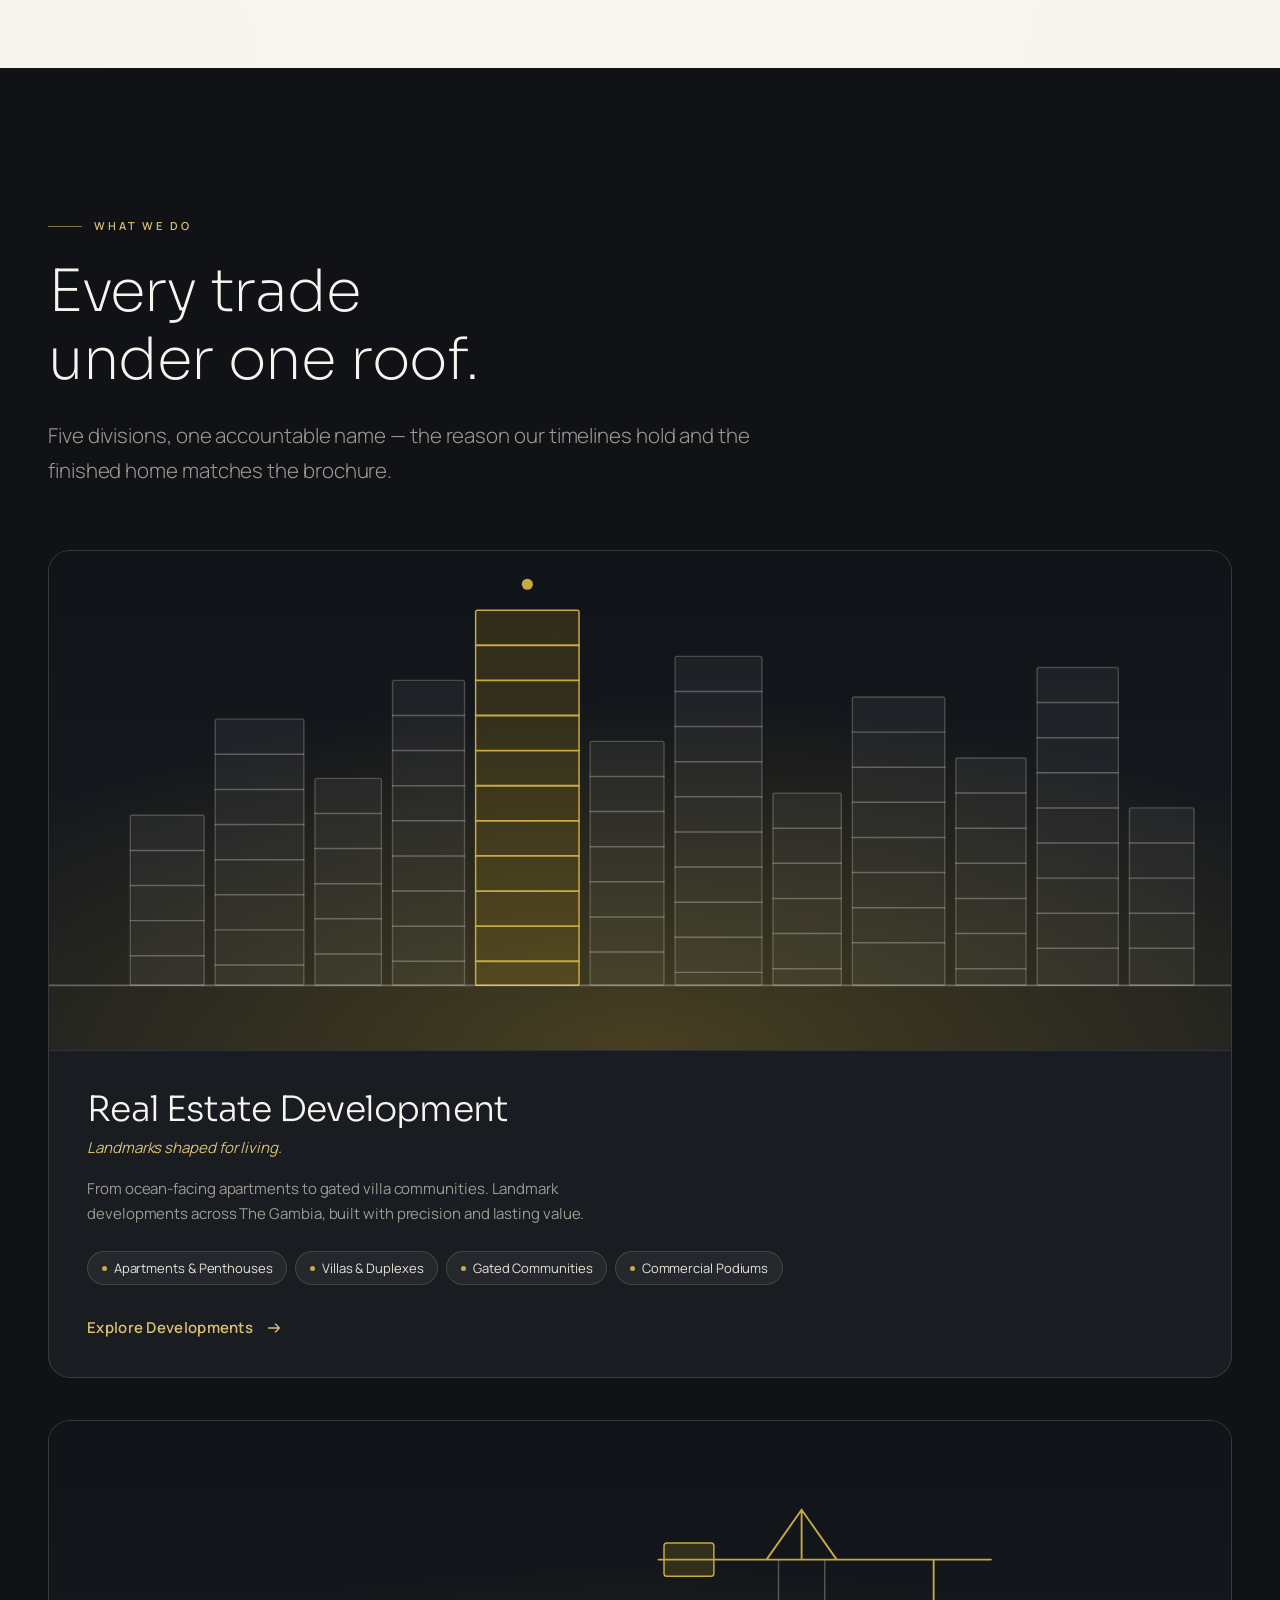
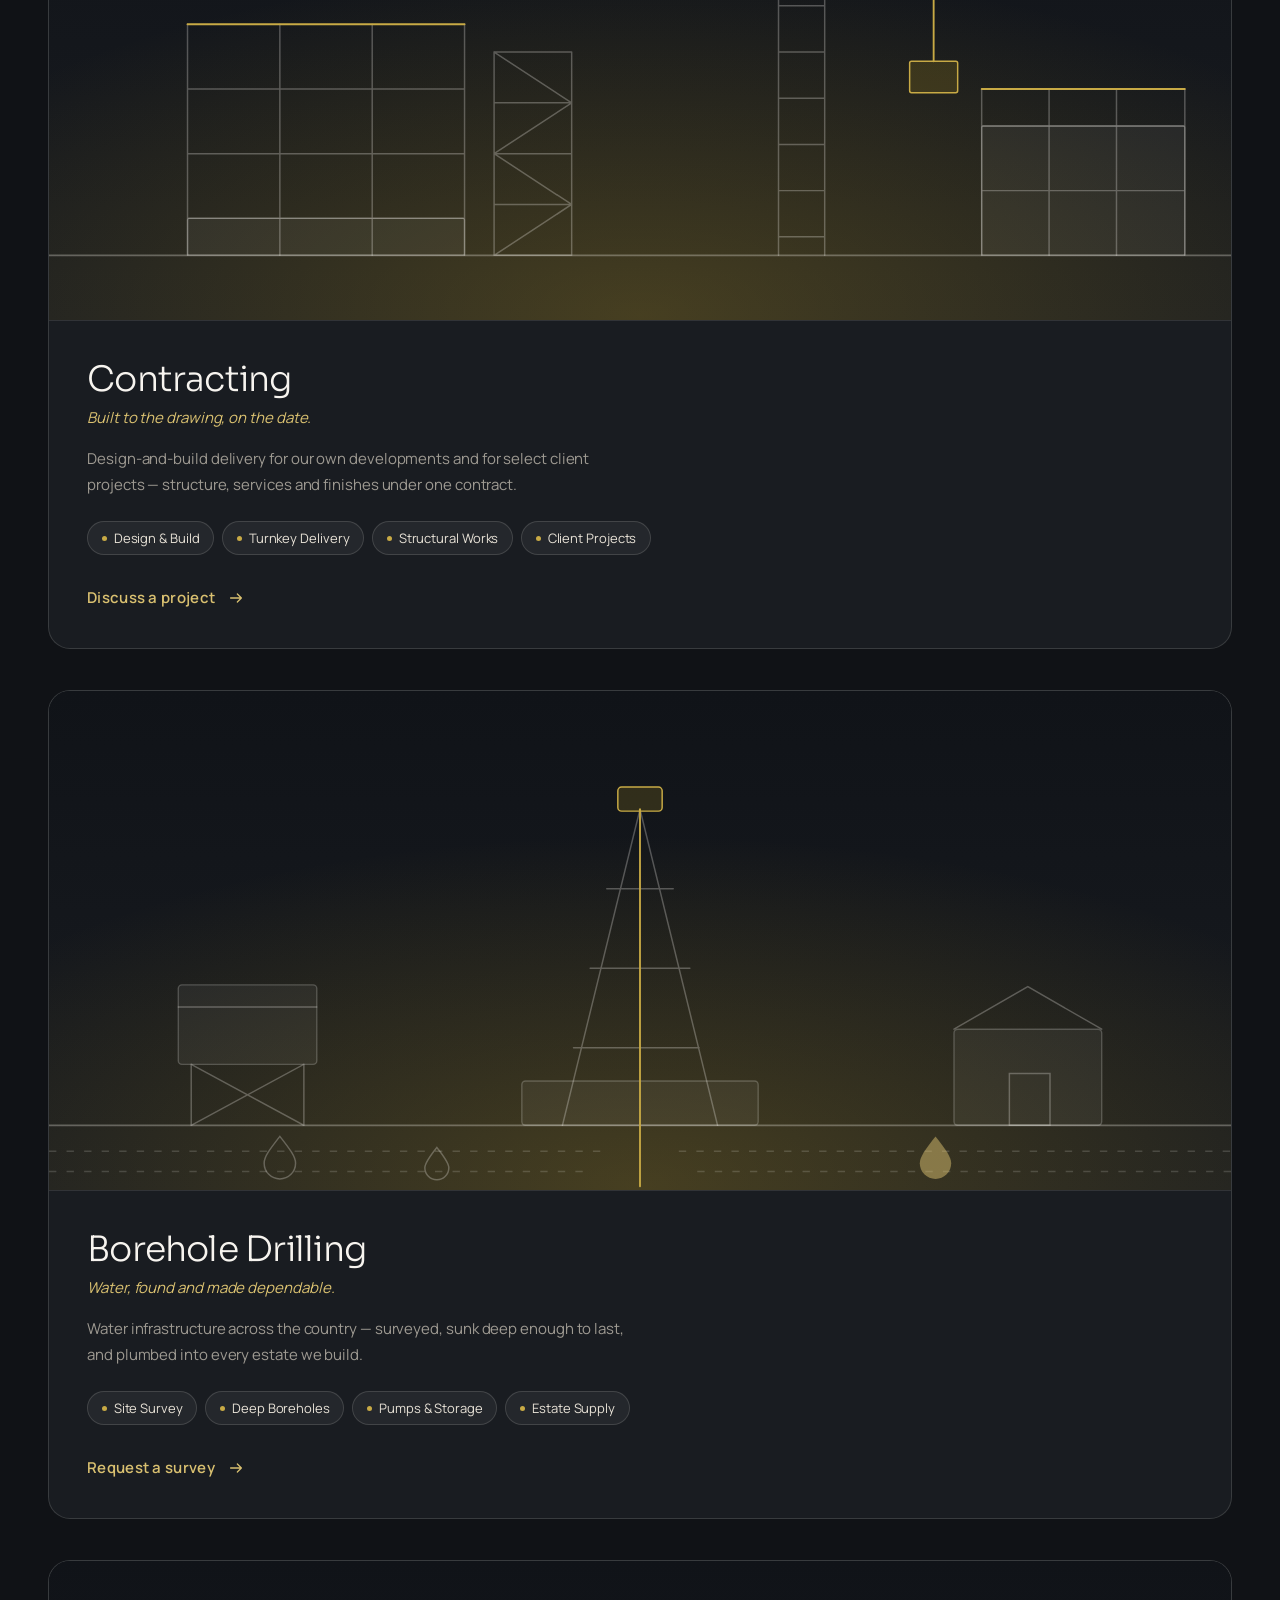
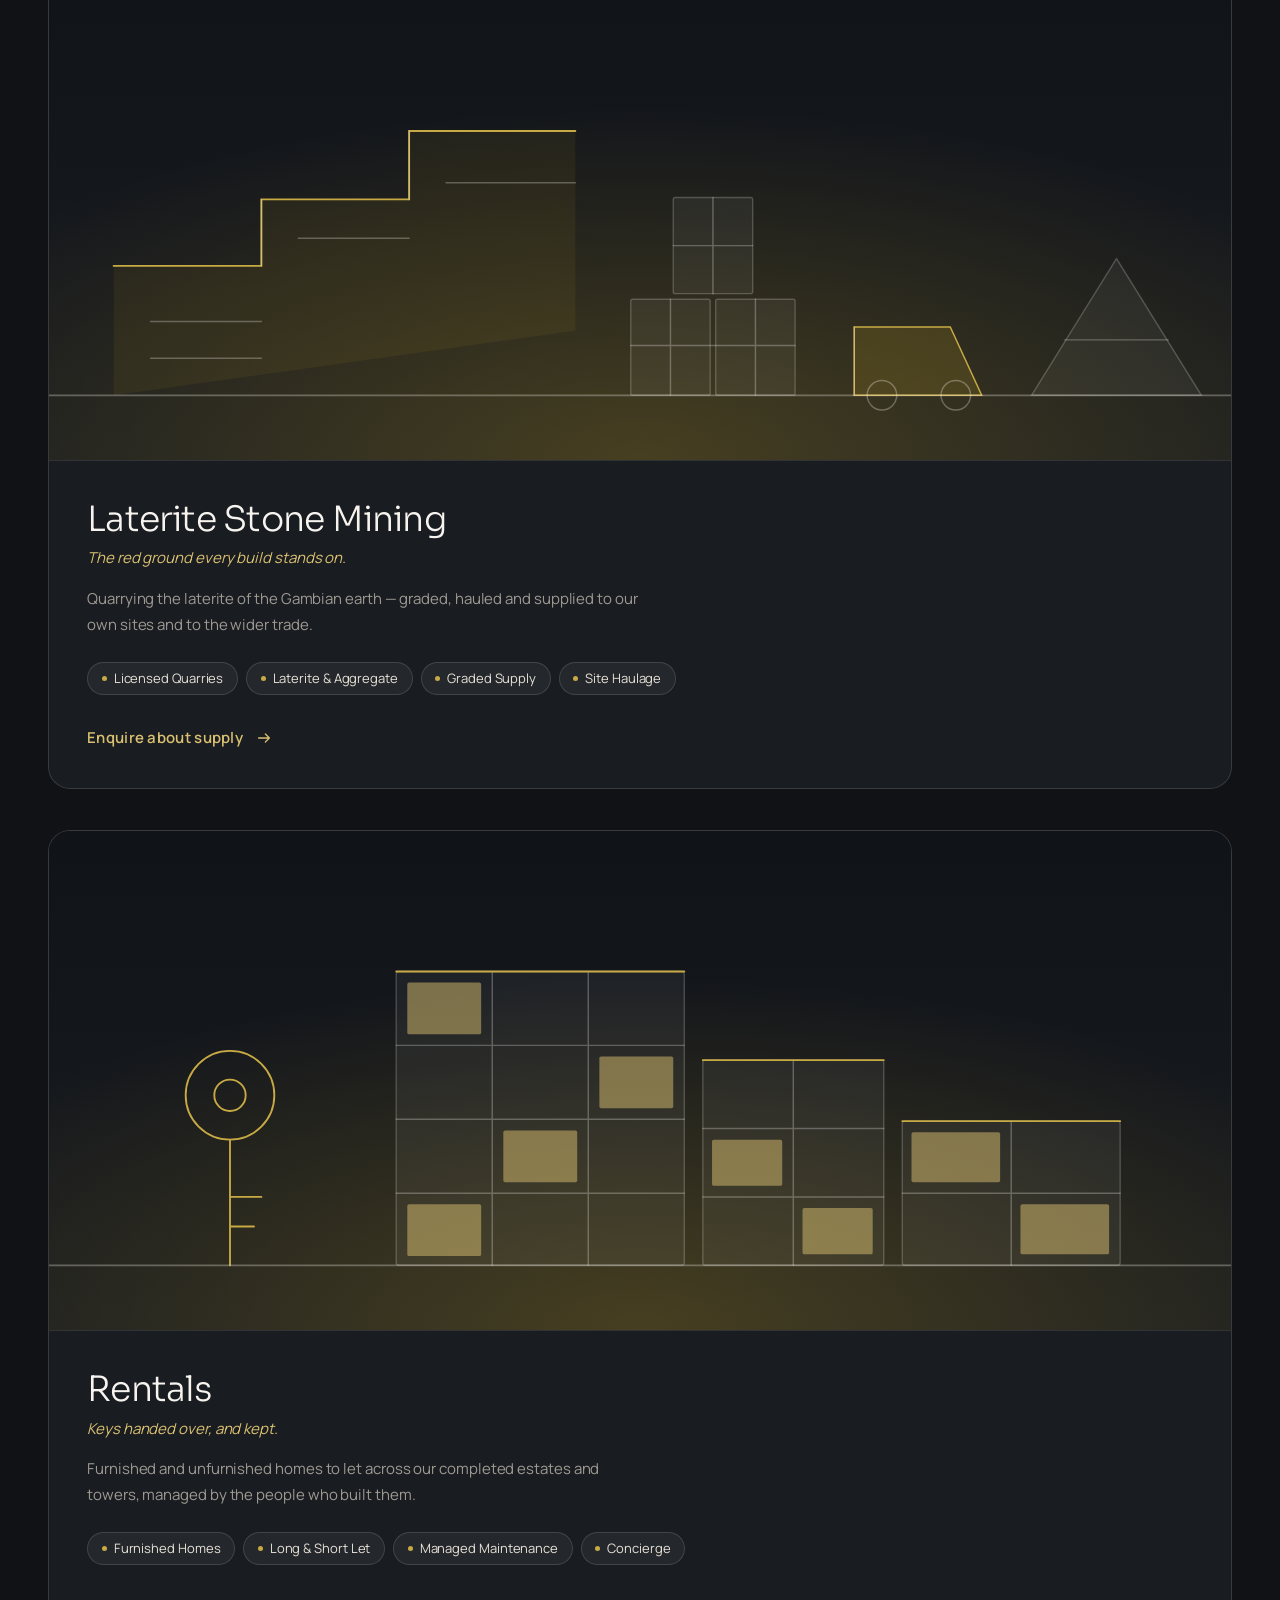
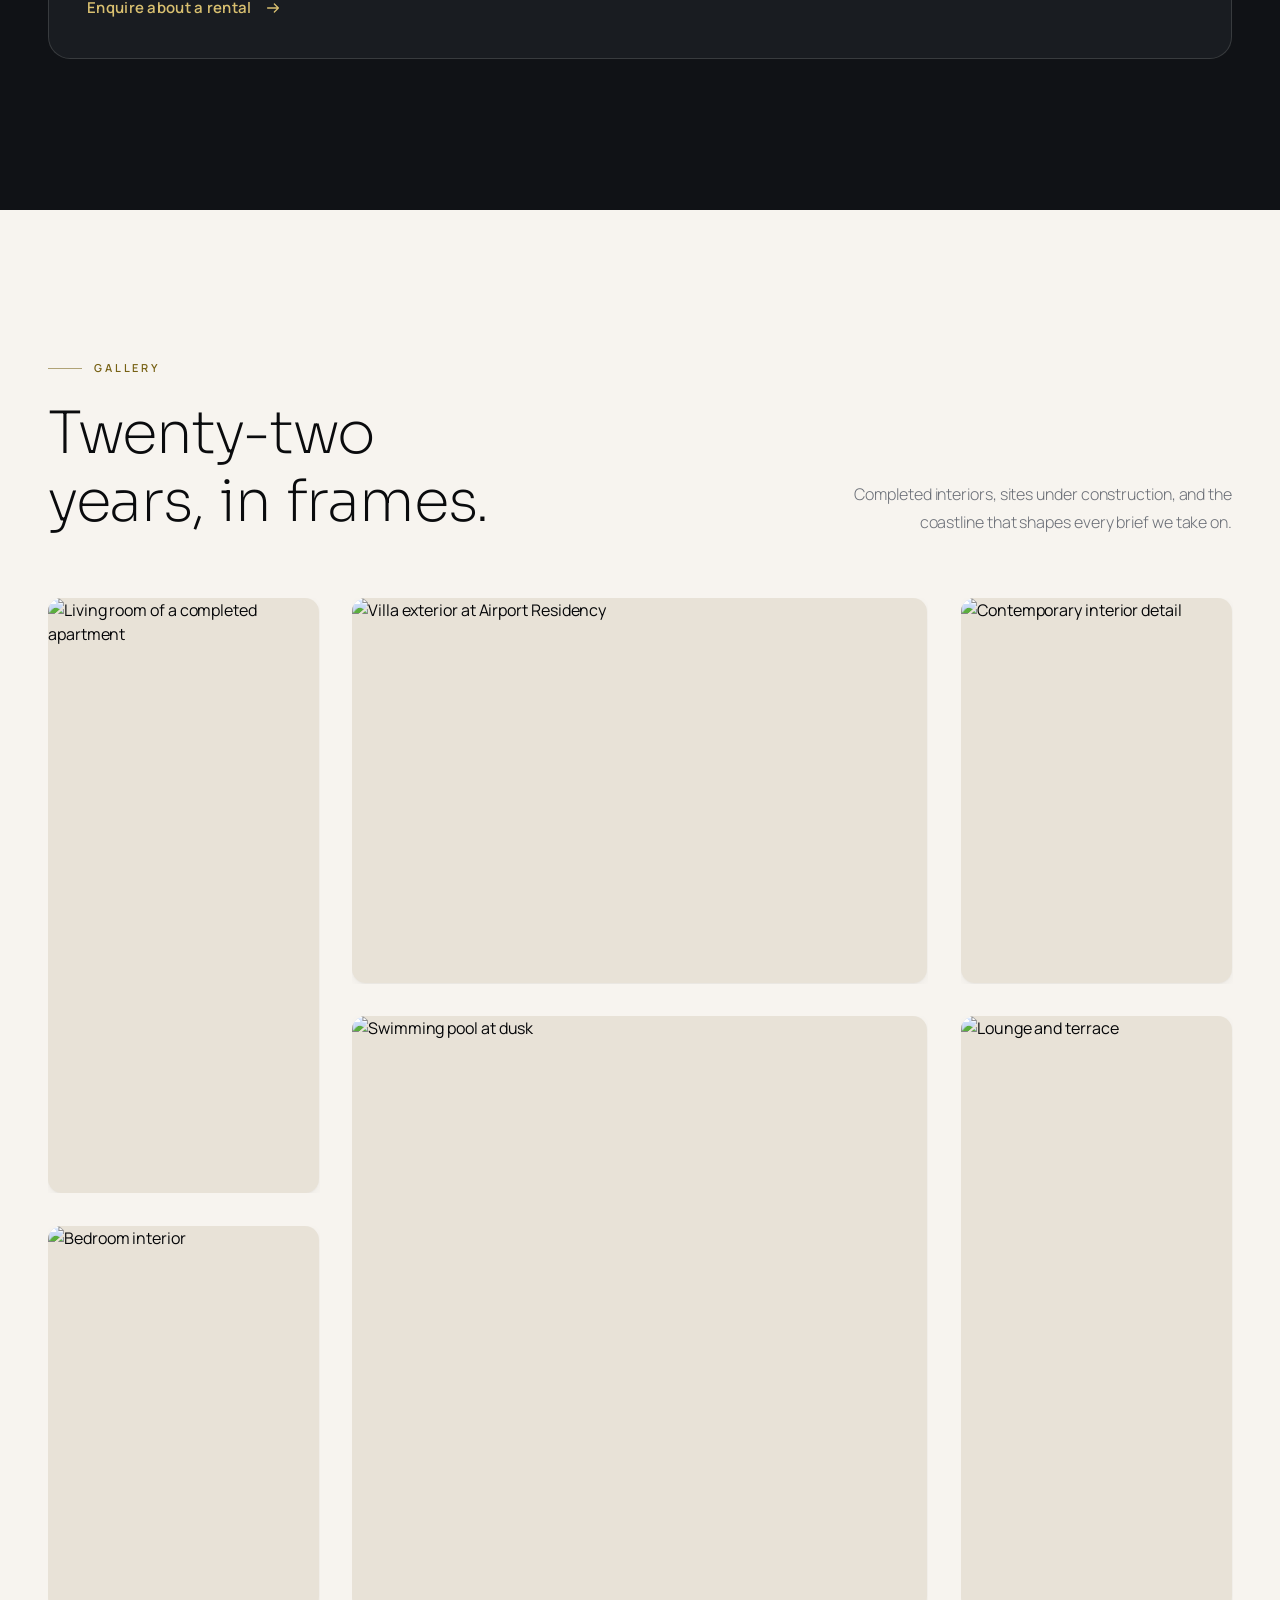
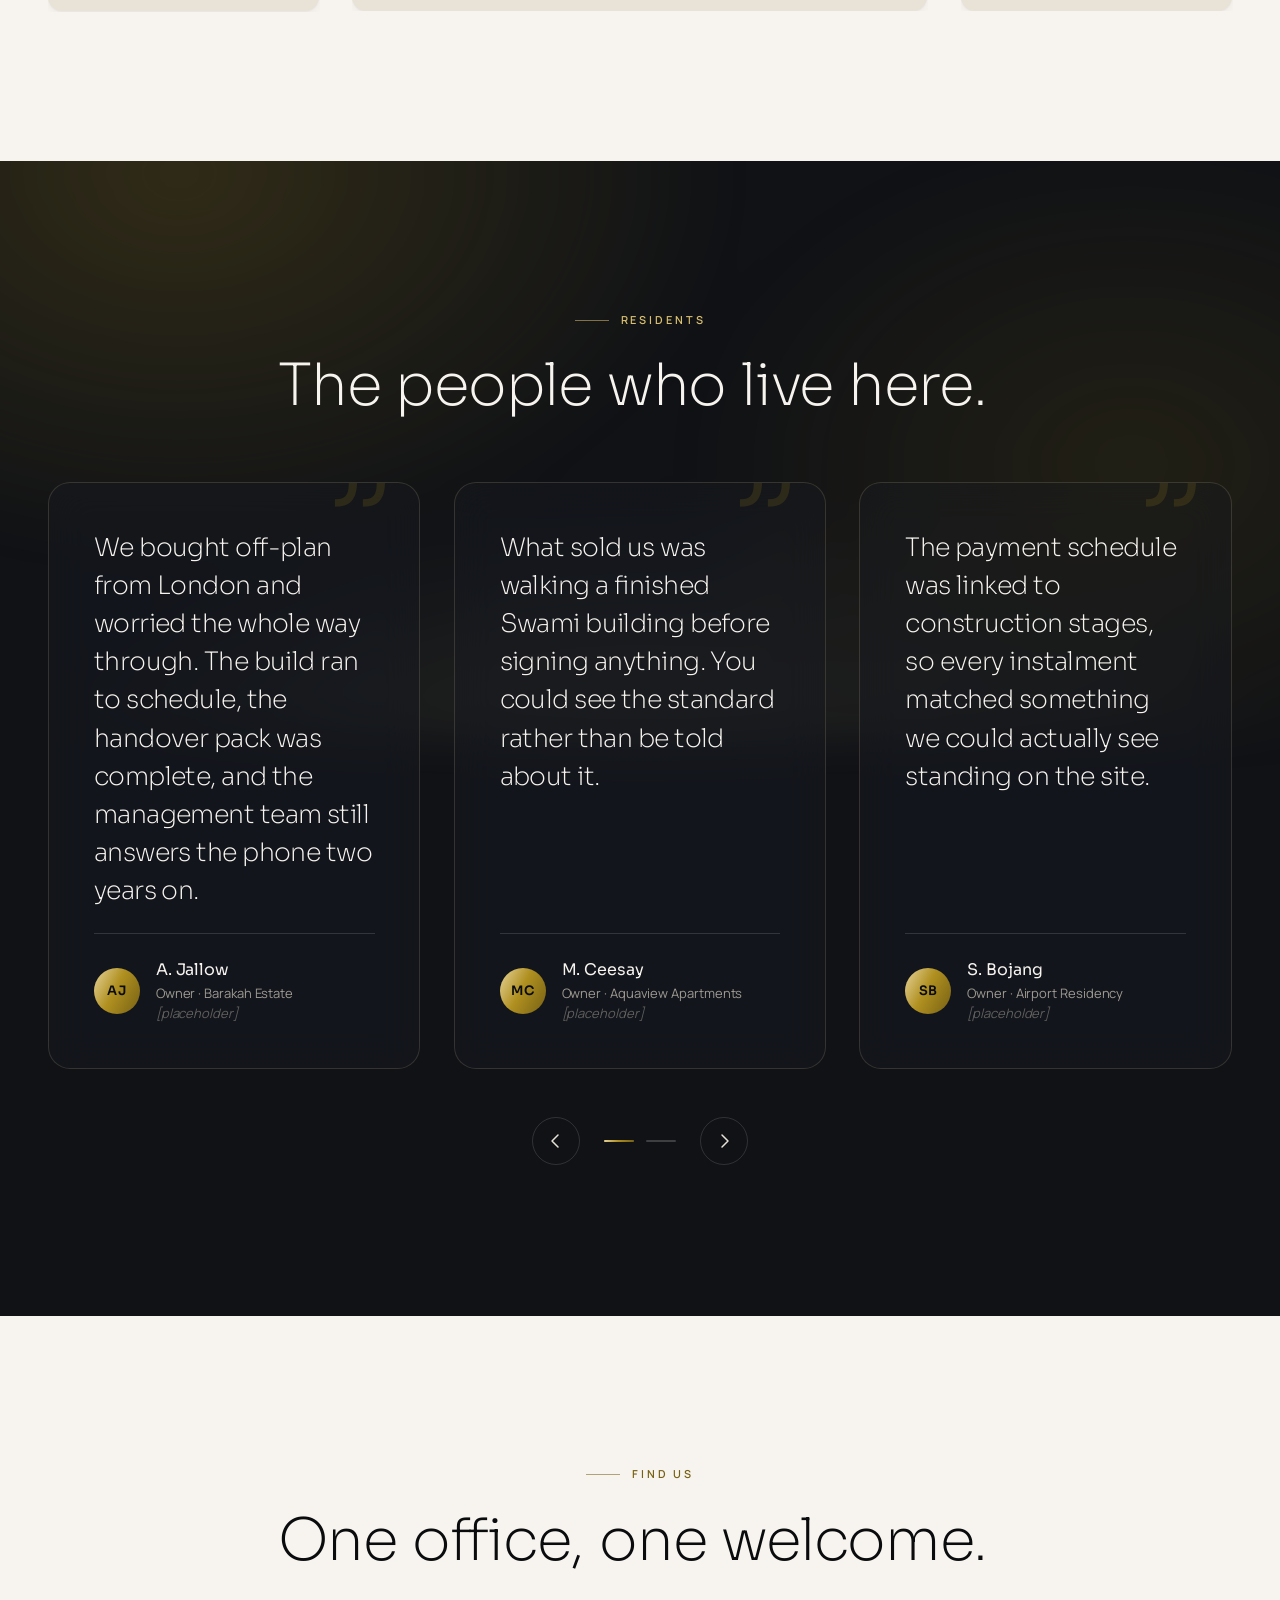
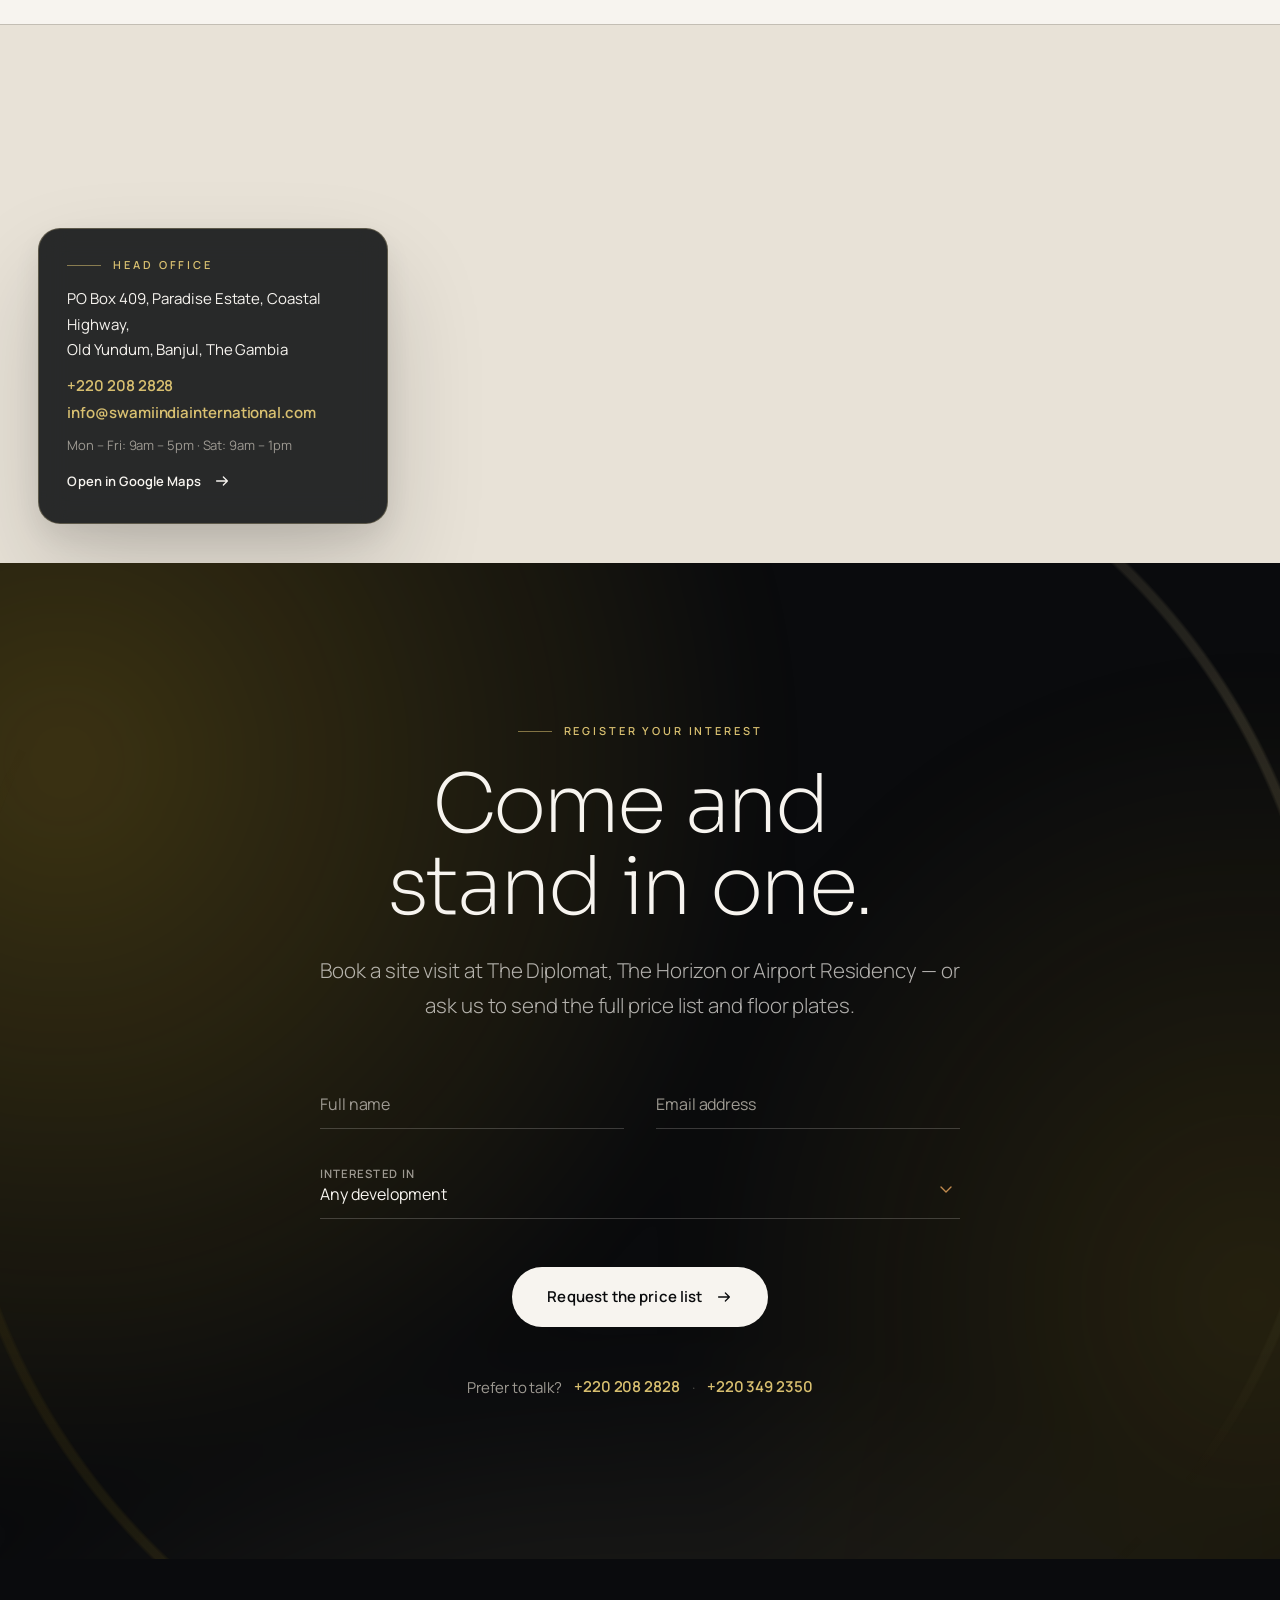
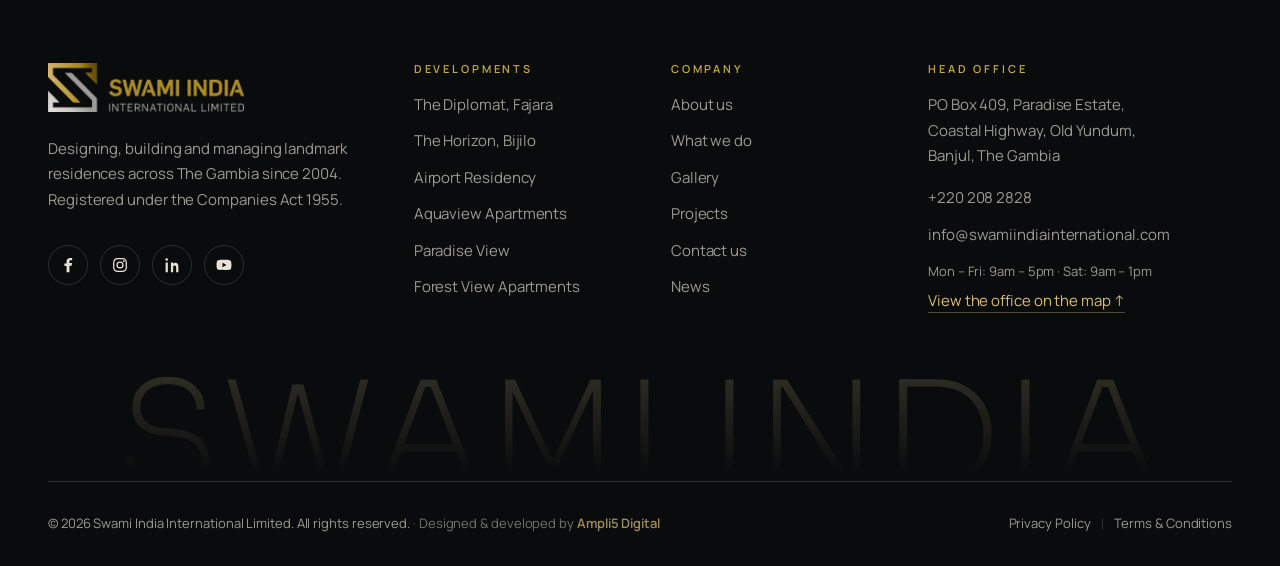
==== commit 7f954709: "remove space" ====
--- a/index.html
+++ b/index.html
@@ -151,7 +151,7 @@
         <svg viewBox="0 0 16 16" fill="none" aria-hidden="true"><path d="M5.2 2.5 6.6 5 5.3 6.6a8 8 0 0 0 4.1 4.1L11 9.4l2.5 1.4v2.4c0 .6-.5 1-1.1.9C6.6 13.5 2.5 9.4 1.9 3.6c-.1-.6.3-1.1.9-1.1h2.4Z" stroke="currentColor" stroke-width="1.3" stroke-linejoin="round"/></svg>
         <span>+220 208 2828</span>
       </a>
-      <a class="btn btn--solid btn--sm" href="#cta" data-magnetic>
+      <a class="btn btn--solid btn--sm" href="contact.html" data-magnetic>
         <span>Enquire</span>
       </a>
       <button class="burger" id="burger" aria-label="Open menu" aria-expanded="false" aria-controls="menu">
@@ -167,14 +167,15 @@
   <div class="menu__bg" aria-hidden="true"></div>
   <div class="menu__inner">
     <nav class="menu__nav" aria-label="Menu">
-      <a href="#top"><i>01</i><span>Home</span></a>
+      <a href="index.html"><i>01</i><span>Home</span></a>
       <a href="about-us.html"><i>02</i><span>About</span></a>
       <a href="services.html"><i>03</i><span>What We Do</span></a>
       <a href="projects.html"><i>04</i><span>Projects</span></a>
-      <a href="gallery.html"><i>05</i><span>Gallery</span></a>
-      <a href="news.html"><i>06</i><span>News</span></a>
-      <a href="contact.html"><i>07</i><span>Contact</span></a>
-      <a href="#cta"><i>08</i><span>Enquire</span></a>
+      <a href="the-diplomat.html"><i>05</i><span>The Diplomat</span></a>
+      <a href="the-horizon.html"><i>06</i><span>The Horizon</span></a>
+      <a href="gallery.html"><i>07</i><span>Gallery</span></a>
+      <a href="news.html"><i>08</i><span>News</span></a>
+      <a href="contact.html"><i>09</i><span>Contact</span></a>
     </nav>
     <div class="menu__aside">
       <div class="menu__block">
@@ -268,7 +269,7 @@
           <li><span class="tick" aria-hidden="true"></span>In-house property management and concierge after handover</li>
         </ul>
 
-        <a class="link-arrow" href="#developments" data-reveal="fade" data-reveal-delay="420">
+        <a class="link-arrow" href="projects.html" data-reveal="fade" data-reveal-delay="420">
           <span>See what we have built</span>
           <svg viewBox="0 0 20 20" fill="none" aria-hidden="true"><path d="M4 10h12m0 0-4.5-4.5M16 10l-4.5 4.5" stroke="currentColor" stroke-width="1.4" stroke-linecap="round" stroke-linejoin="round"/></svg>
         </a>
@@ -322,7 +323,7 @@
     <!-- Featured: the three projects selling now -->
     <div class="feat" data-reveal="stagger">
 
-      <a class="feat-card" href="the-diplomat.html">
+      <a class="feat-card" href="the-horizon.html">
         <span class="feat-card__media">
           <img src="https://images.unsplash.com/photo-1600596542815-ffad4c1539a9?w=900&q=78&auto=format&fit=crop" alt="The Horizon, Bijilo" loading="lazy" decoding="async" width="900" height="675">
           <span class="pill pill--selling">Selling</span>
@@ -348,7 +349,7 @@
         <span class="feat-card__body">
           <span class="feat-card__loc">Fajara · Kanifing</span>
           <span class="feat-card__name">The Diplomat</span>
-          <span class="feat-card__desc">Two towers, 92 apartments and penthouses over a commercial podium. Live. Work. Relax.</span>
+          <span class="feat-card__desc">92 apartments and penthouses over a commercial podium — eleven homes a floor, across eight floors.</span>
           <span class="feat-card__meta">
             <span class="feat-card__cue">View details</span>
             <span class="feat-card__go" aria-hidden="true">
@@ -535,7 +536,7 @@
             <li>Gated Communities</li>
             <li>Commercial Podiums</li>
           </ul>
-          <a class="svc-tile__link" href="#developments">
+          <a class="svc-tile__link" href="projects.html">
             <span>Explore Developments</span>
             <svg viewBox="0 0 20 20" fill="none" aria-hidden="true"><path d="M4 10h12m0 0-4.5-4.5M16 10l-4.5 4.5" stroke="currentColor" stroke-width="1.4" stroke-linecap="round" stroke-linejoin="round"/></svg>
           </a>
@@ -559,7 +560,7 @@
             <li>Structural Works</li>
             <li>Client Projects</li>
           </ul>
-          <a class="svc-tile__link" href="#cta">
+          <a class="svc-tile__link" href="contact.html">
             <span>Discuss a project</span>
             <svg viewBox="0 0 20 20" fill="none" aria-hidden="true"><path d="M4 10h12m0 0-4.5-4.5M16 10l-4.5 4.5" stroke="currentColor" stroke-width="1.4" stroke-linecap="round" stroke-linejoin="round"/></svg>
           </a>
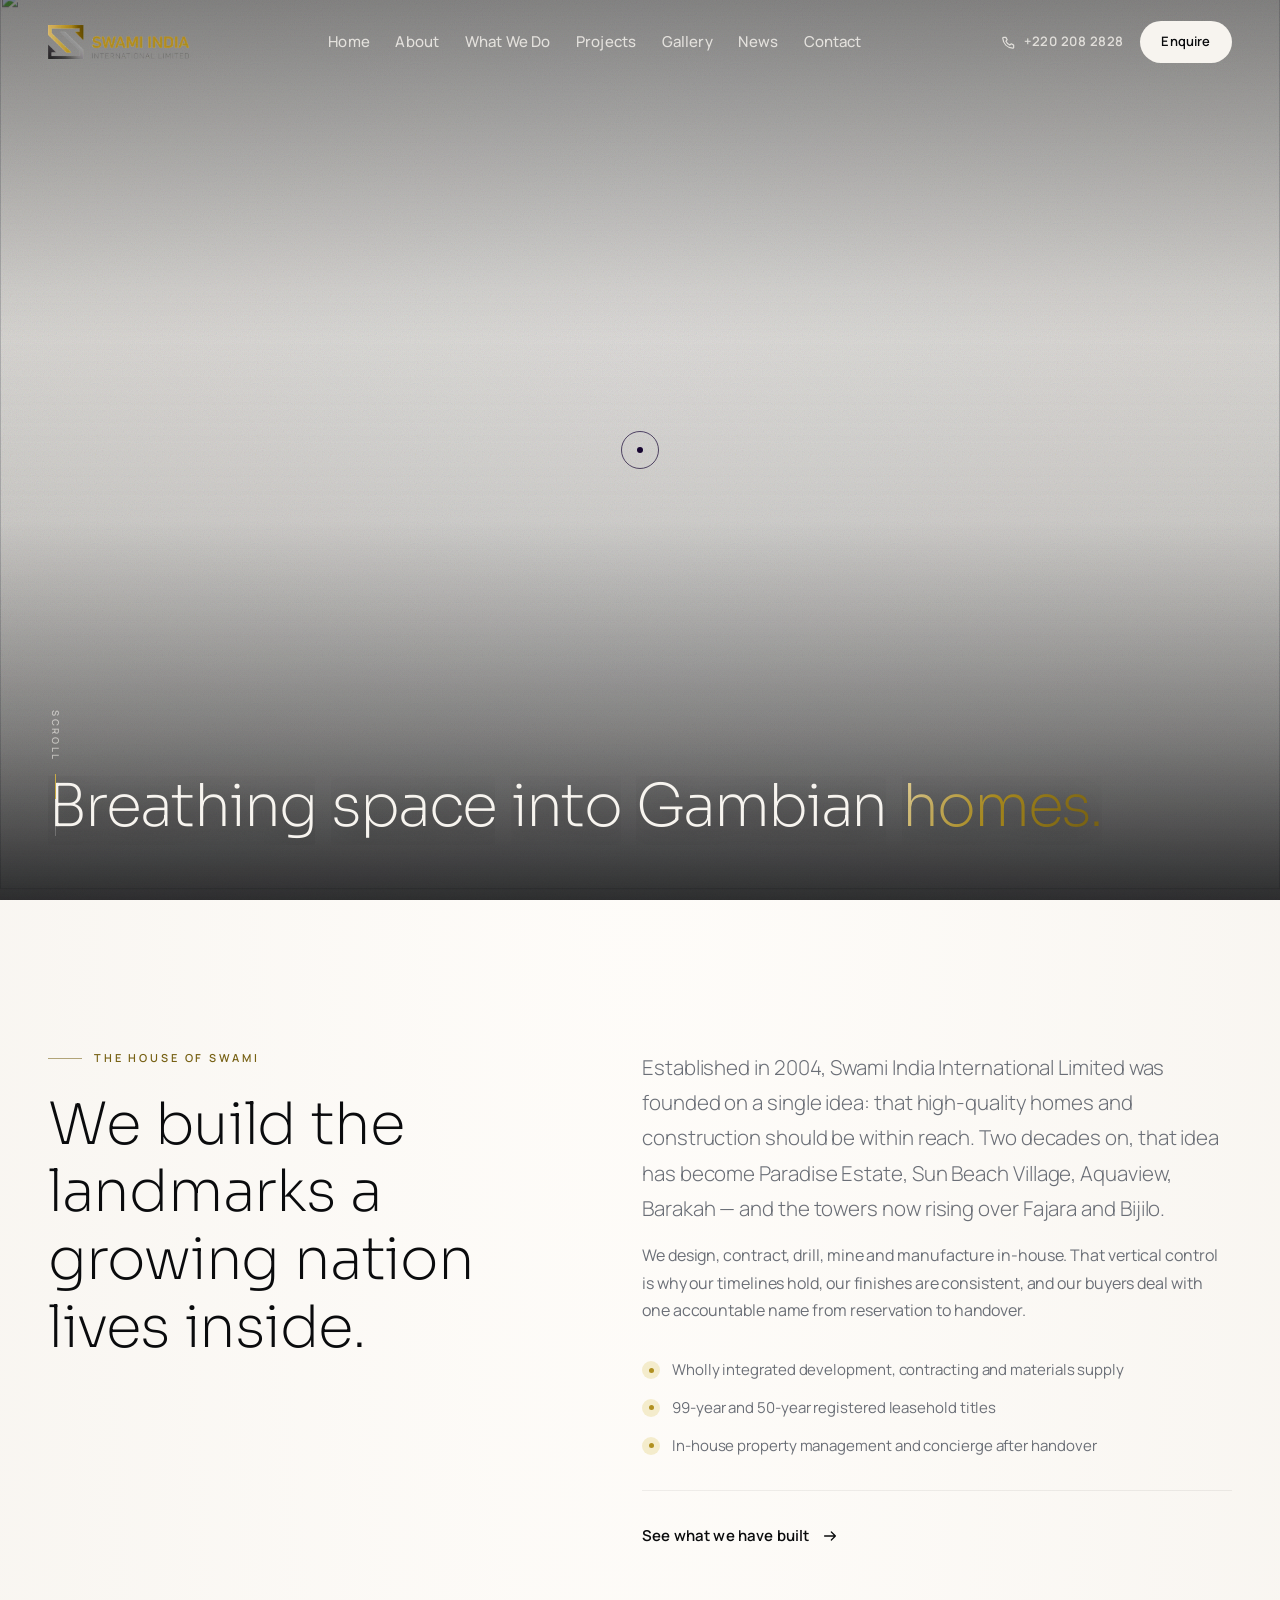
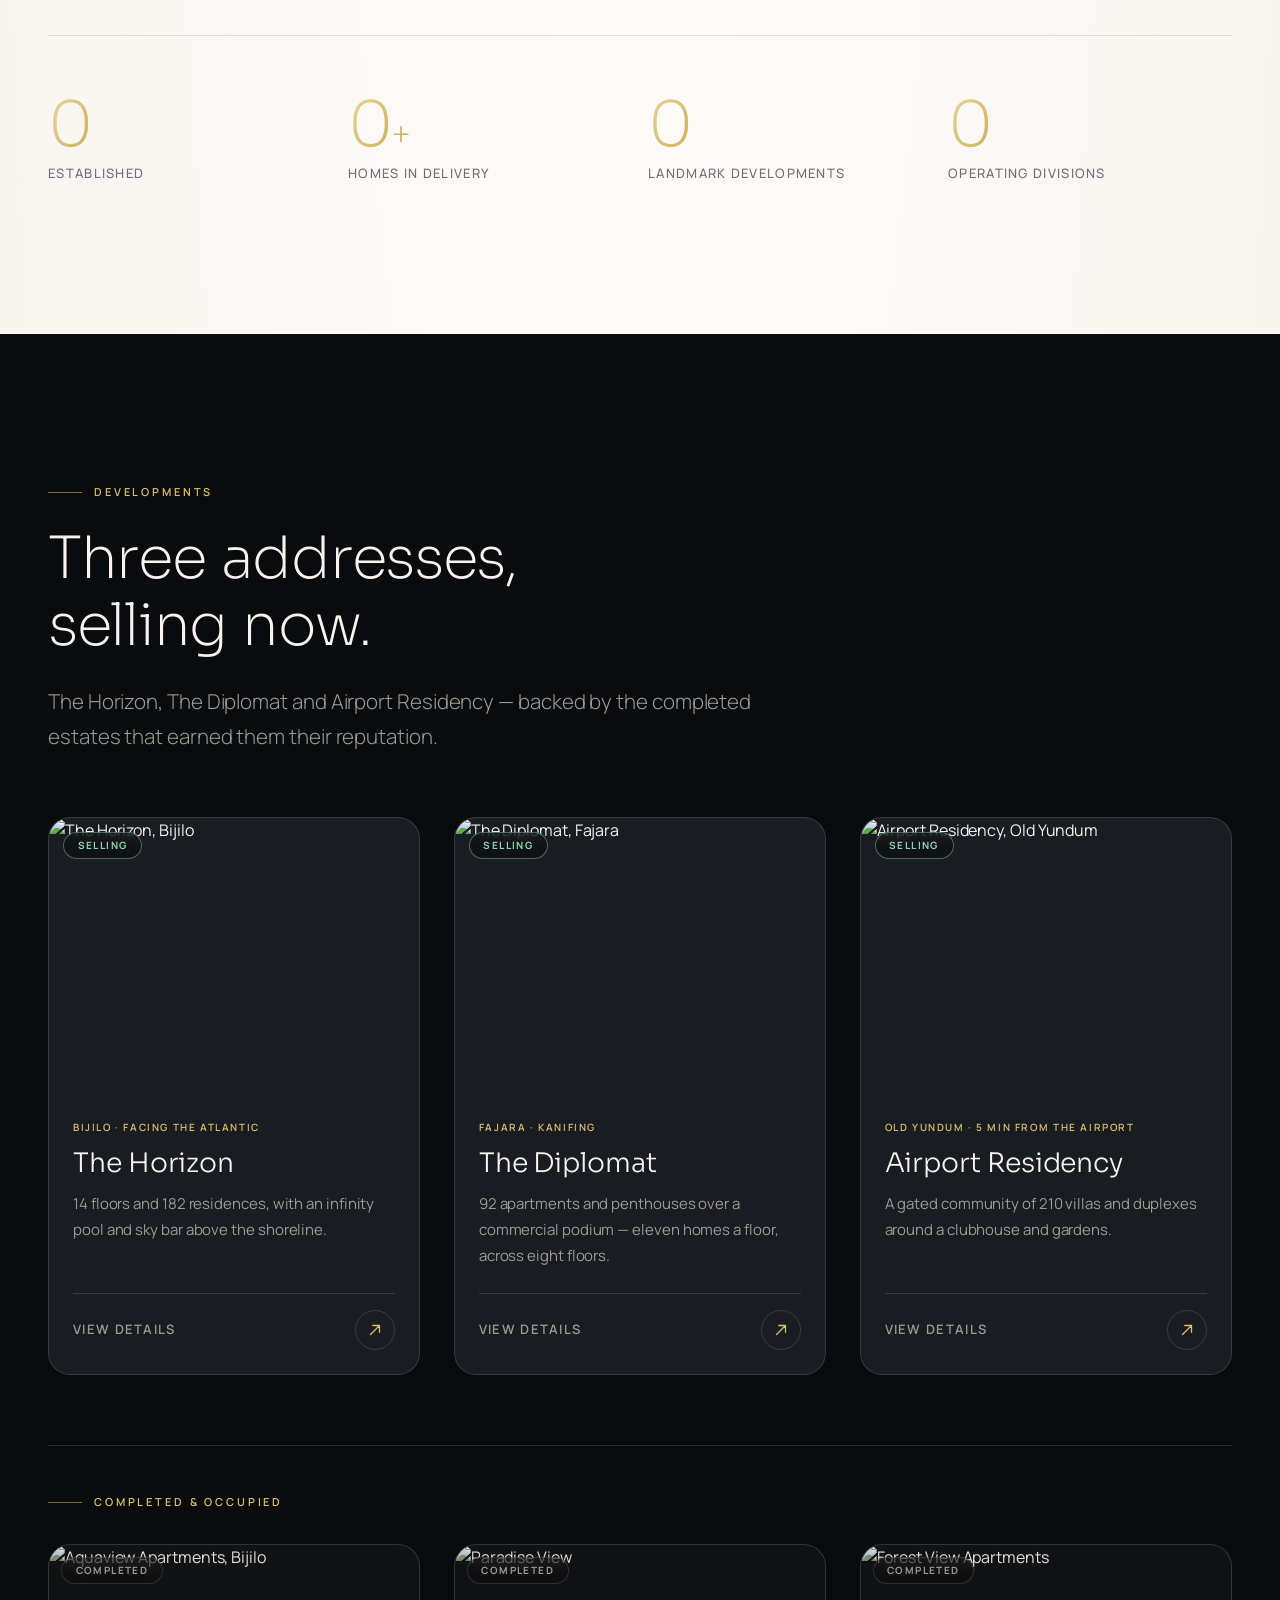
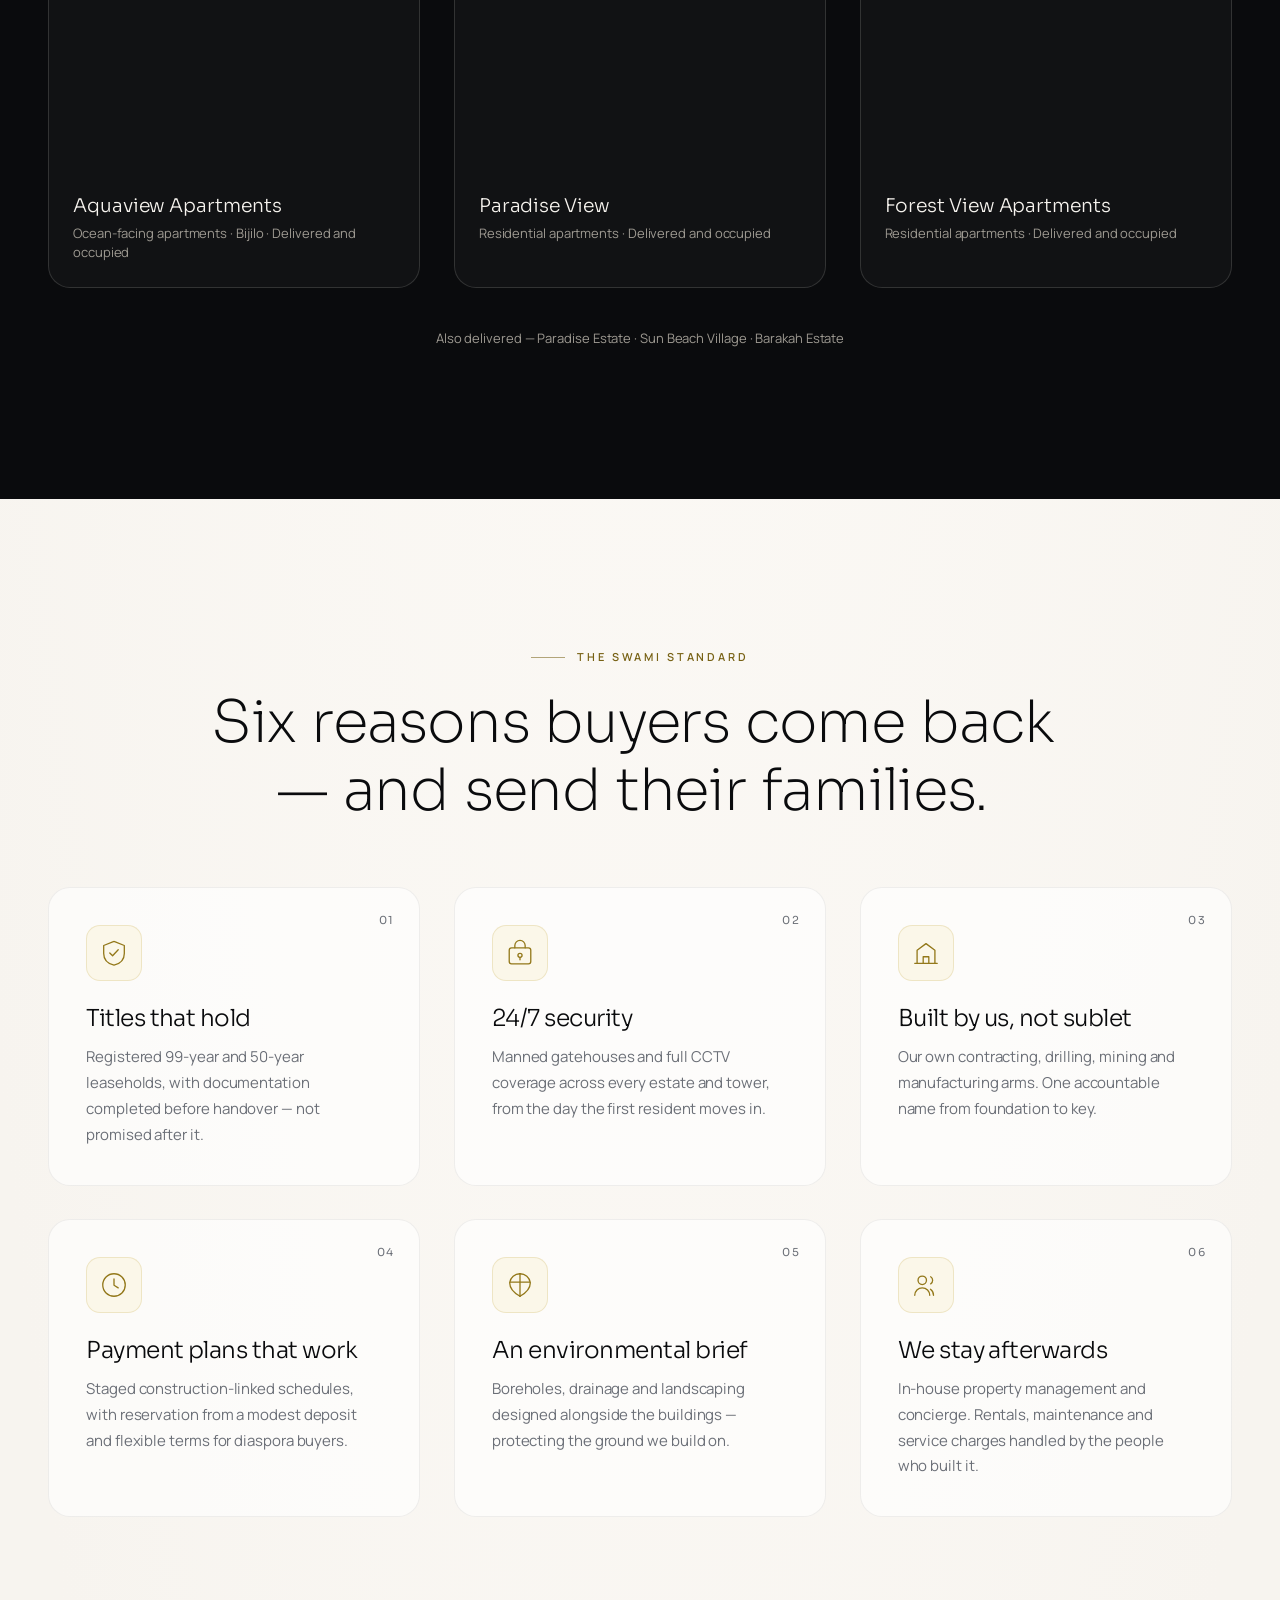
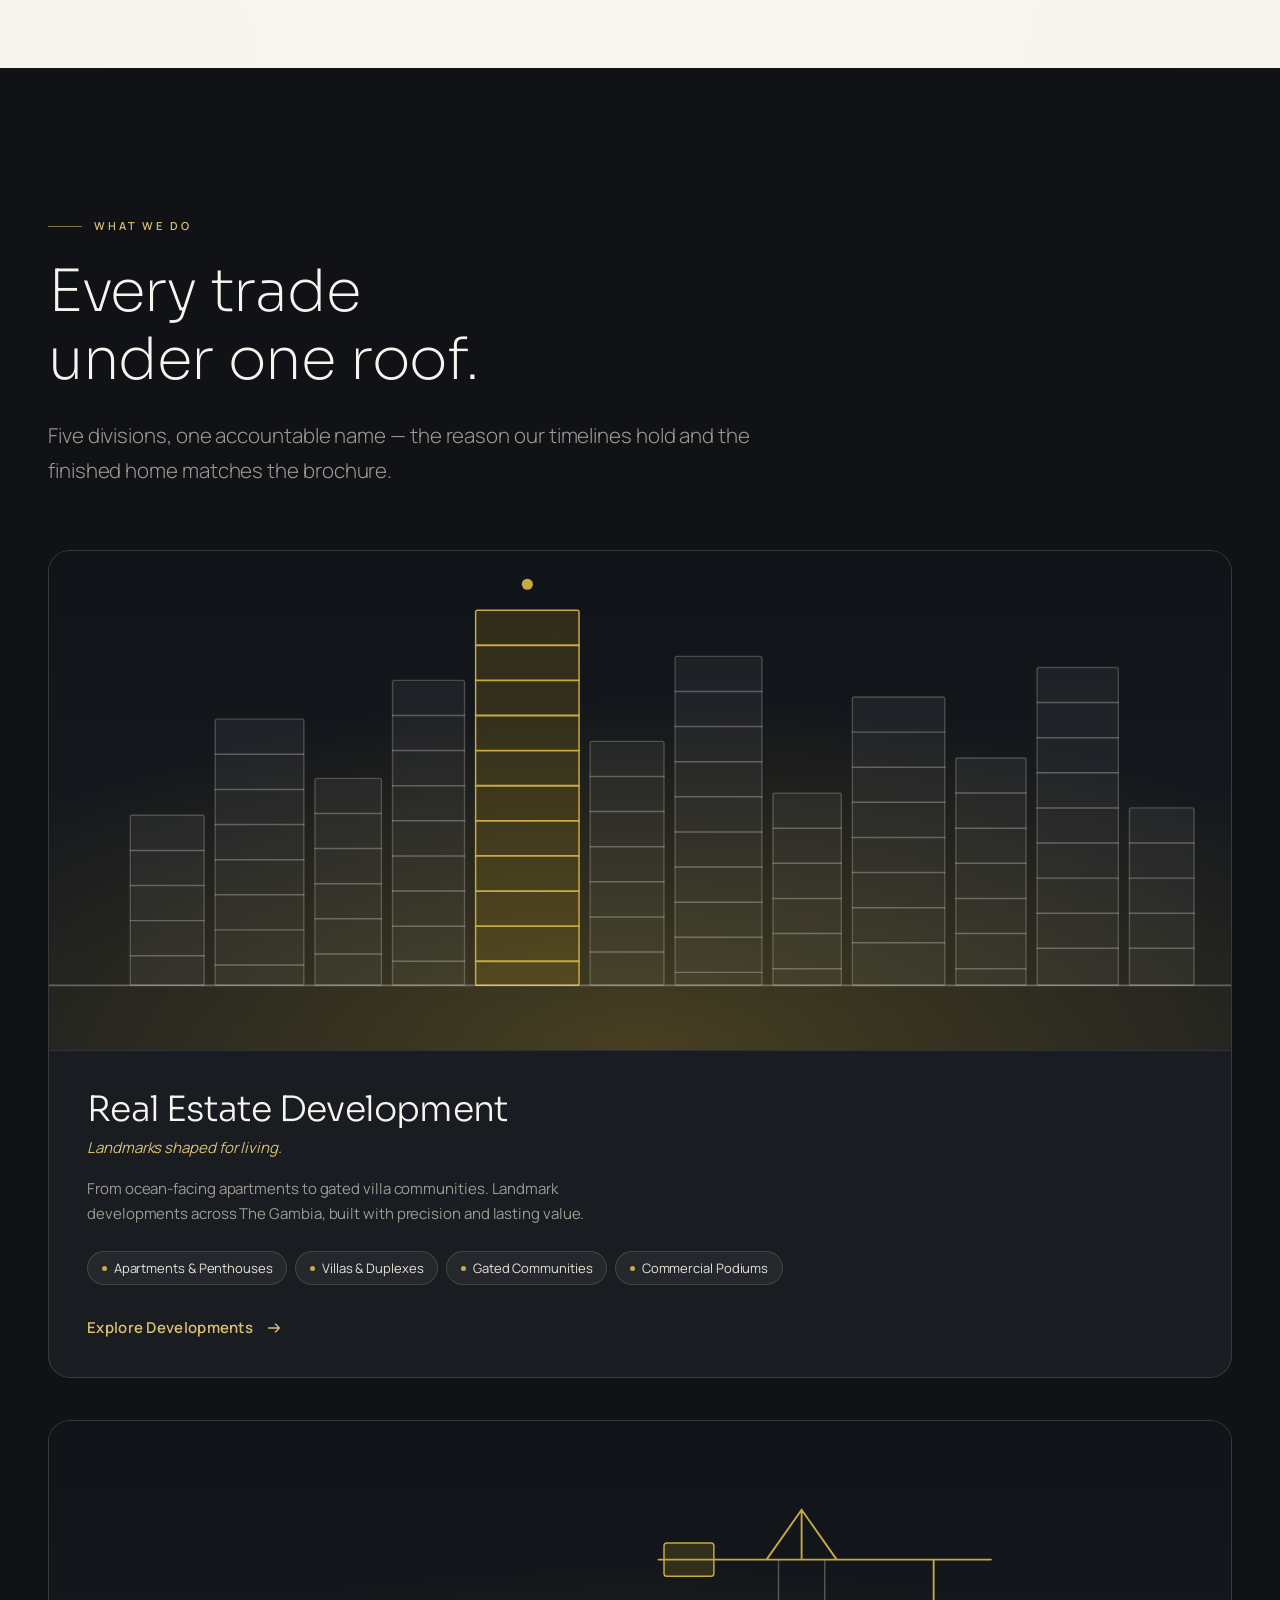
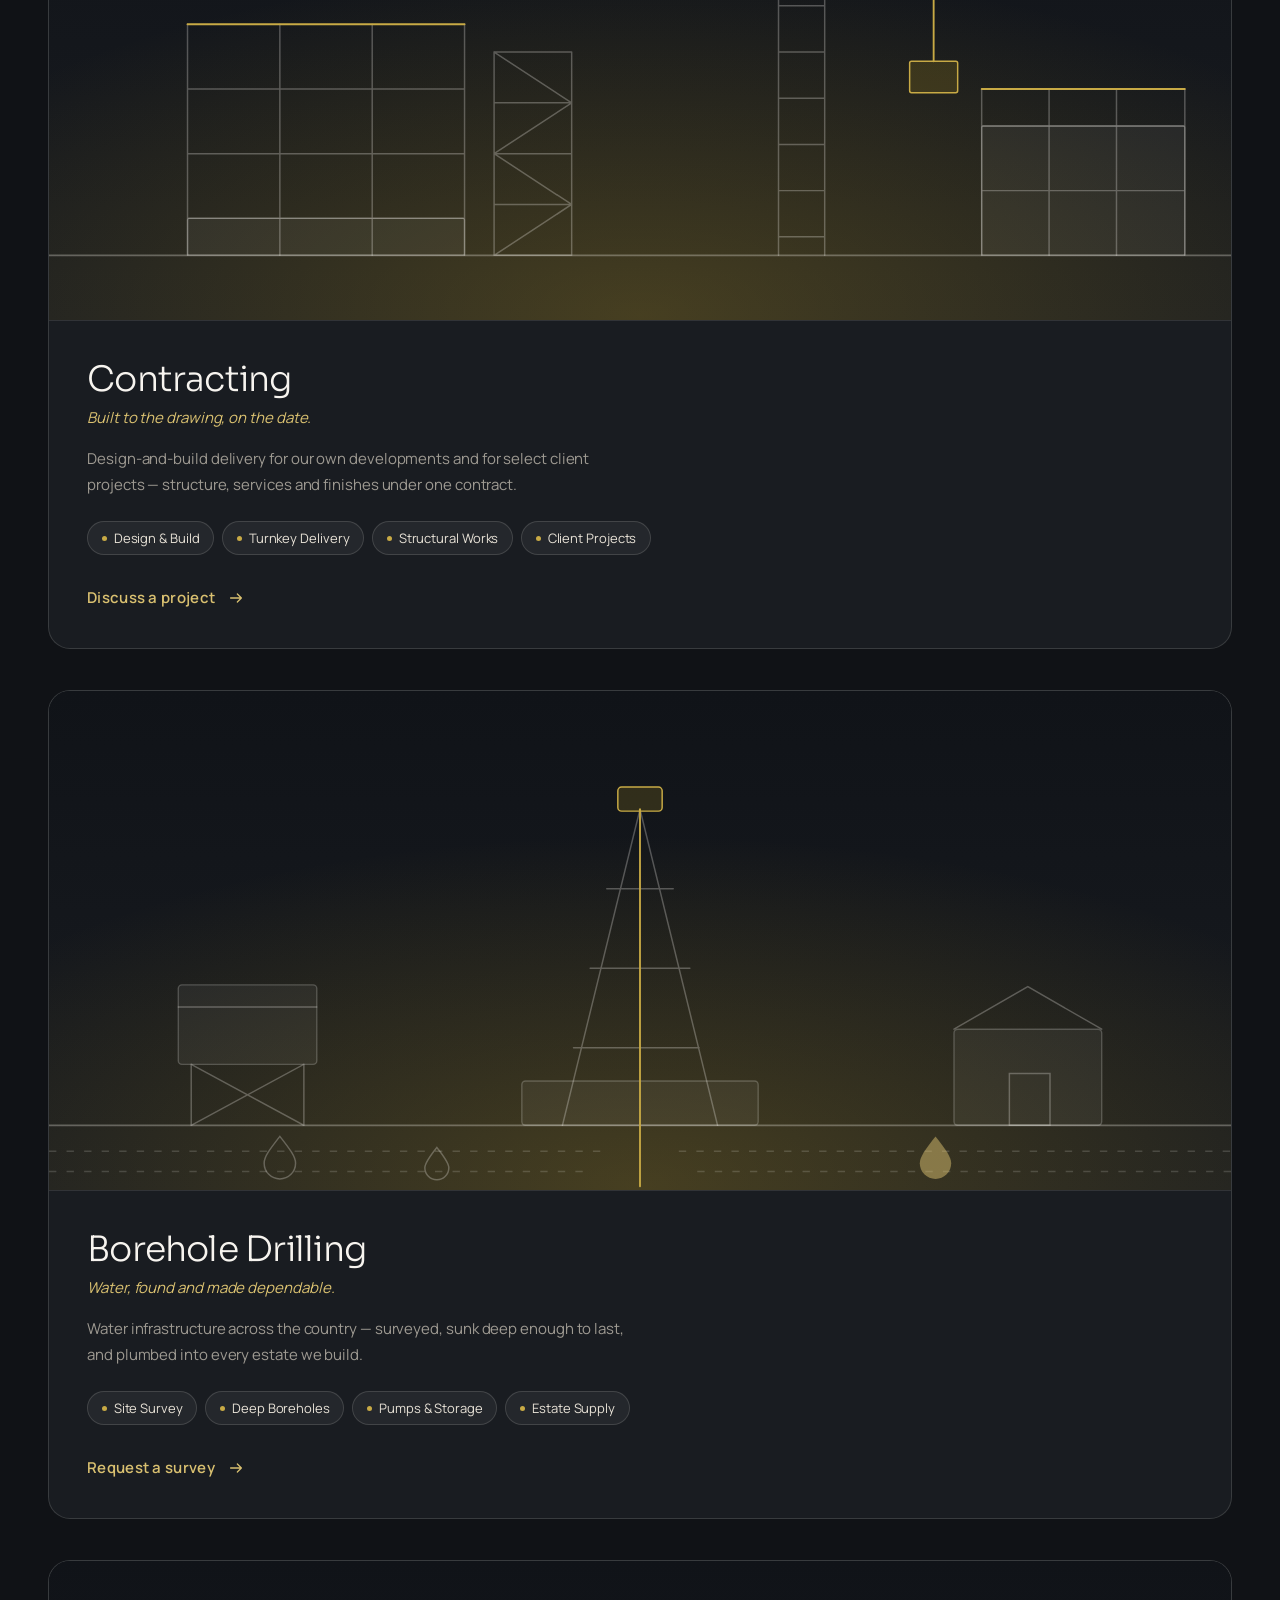
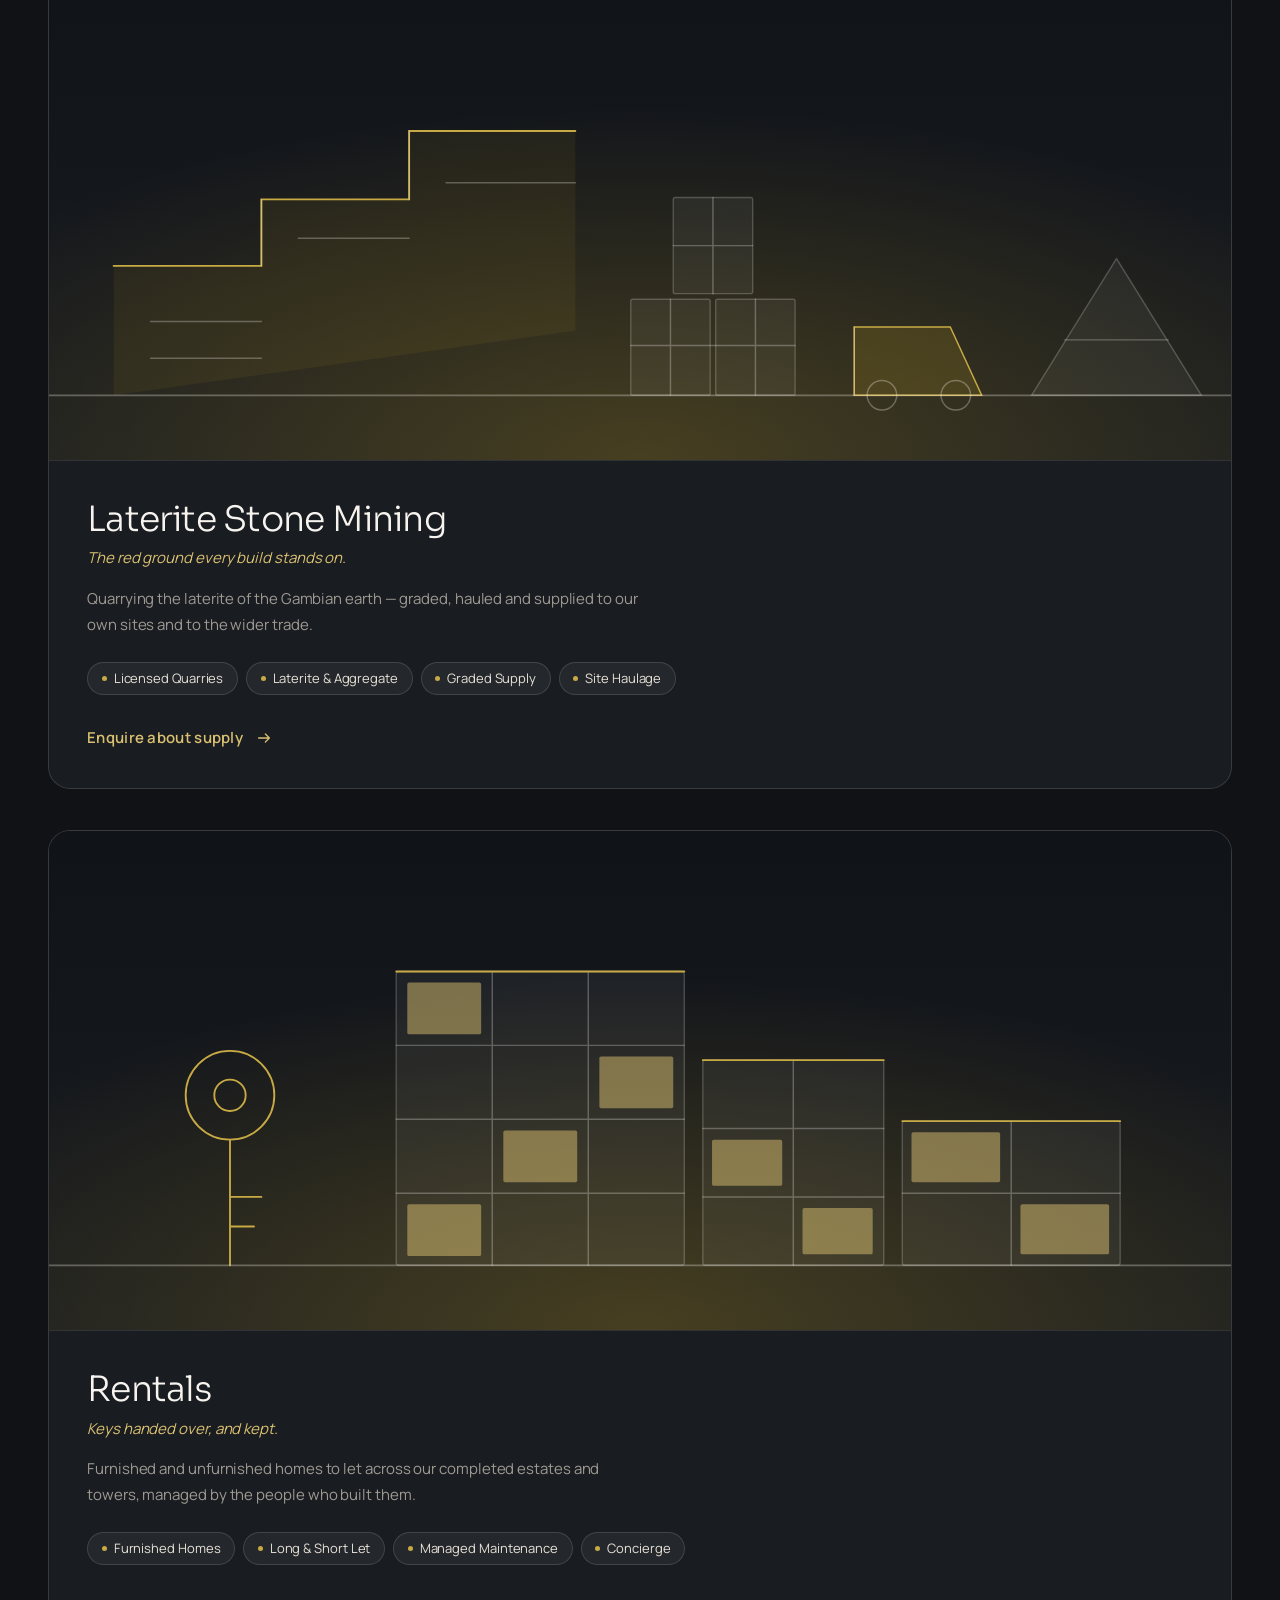
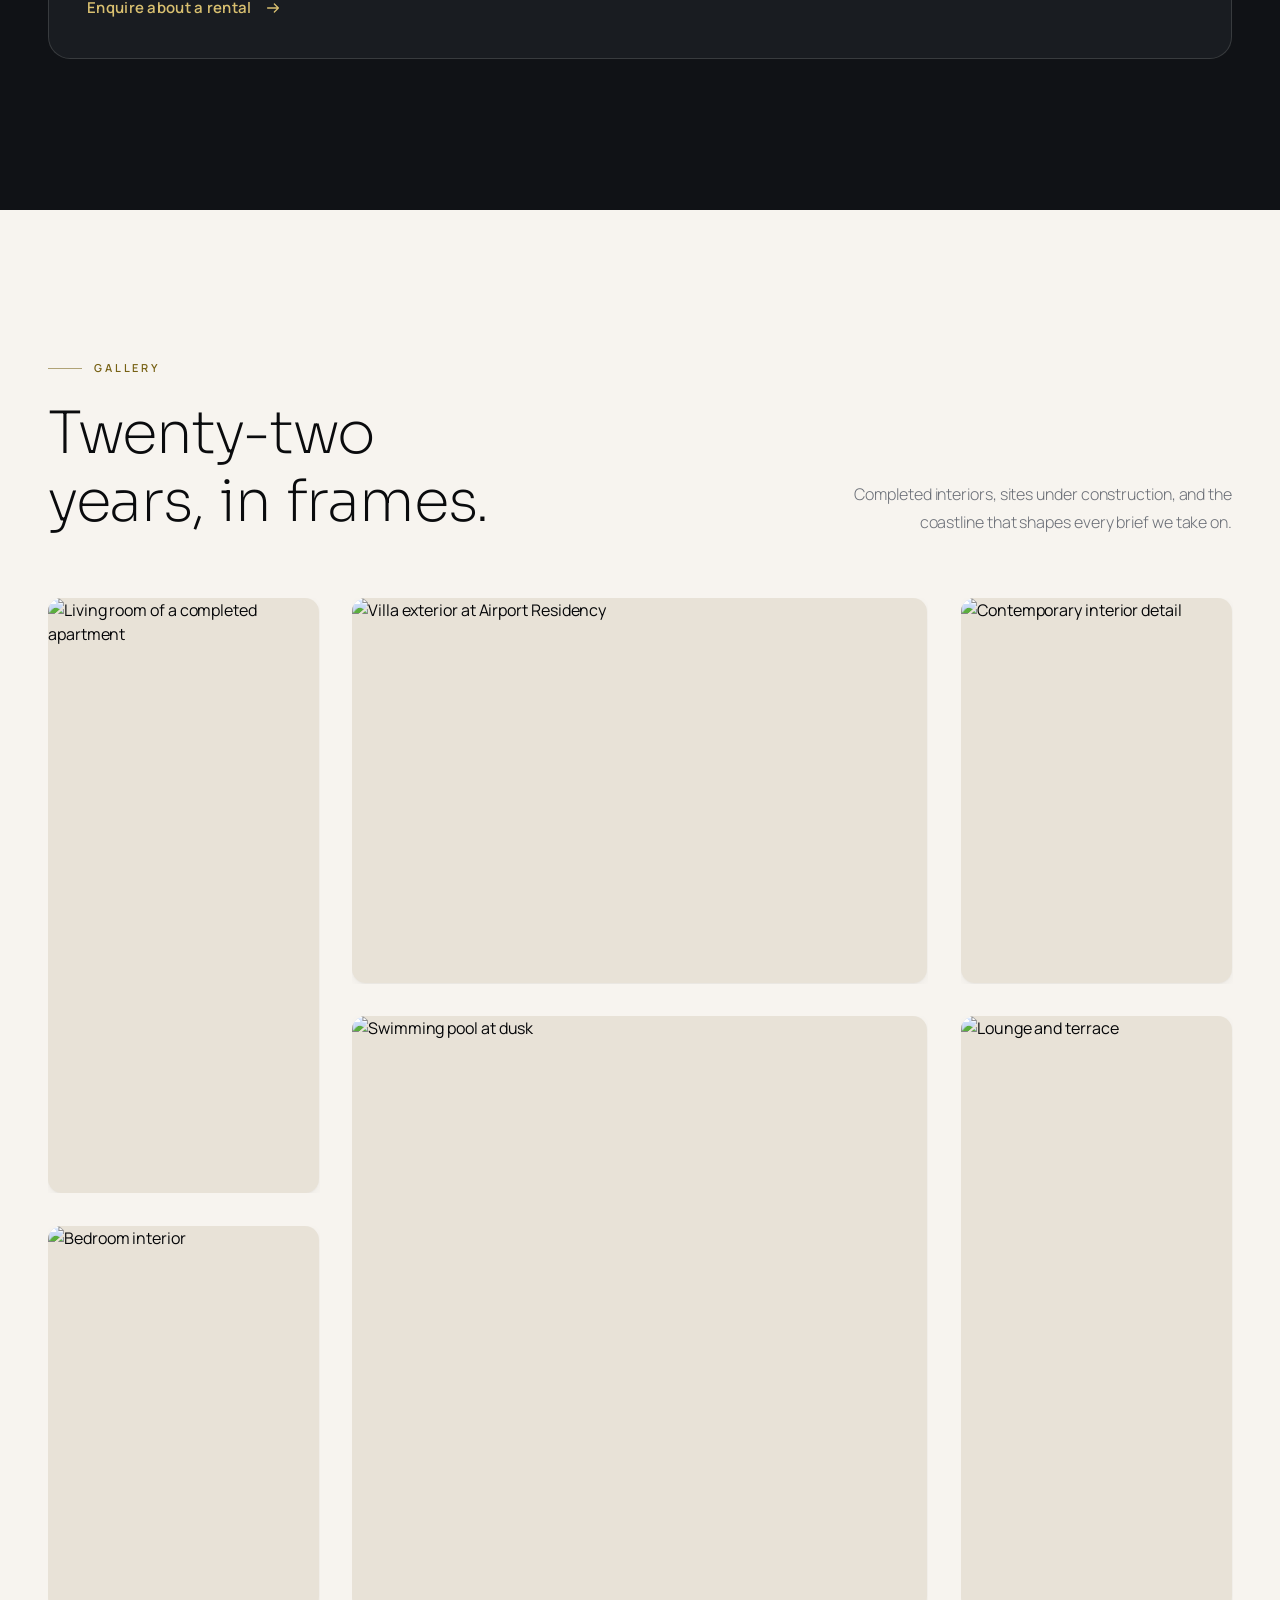
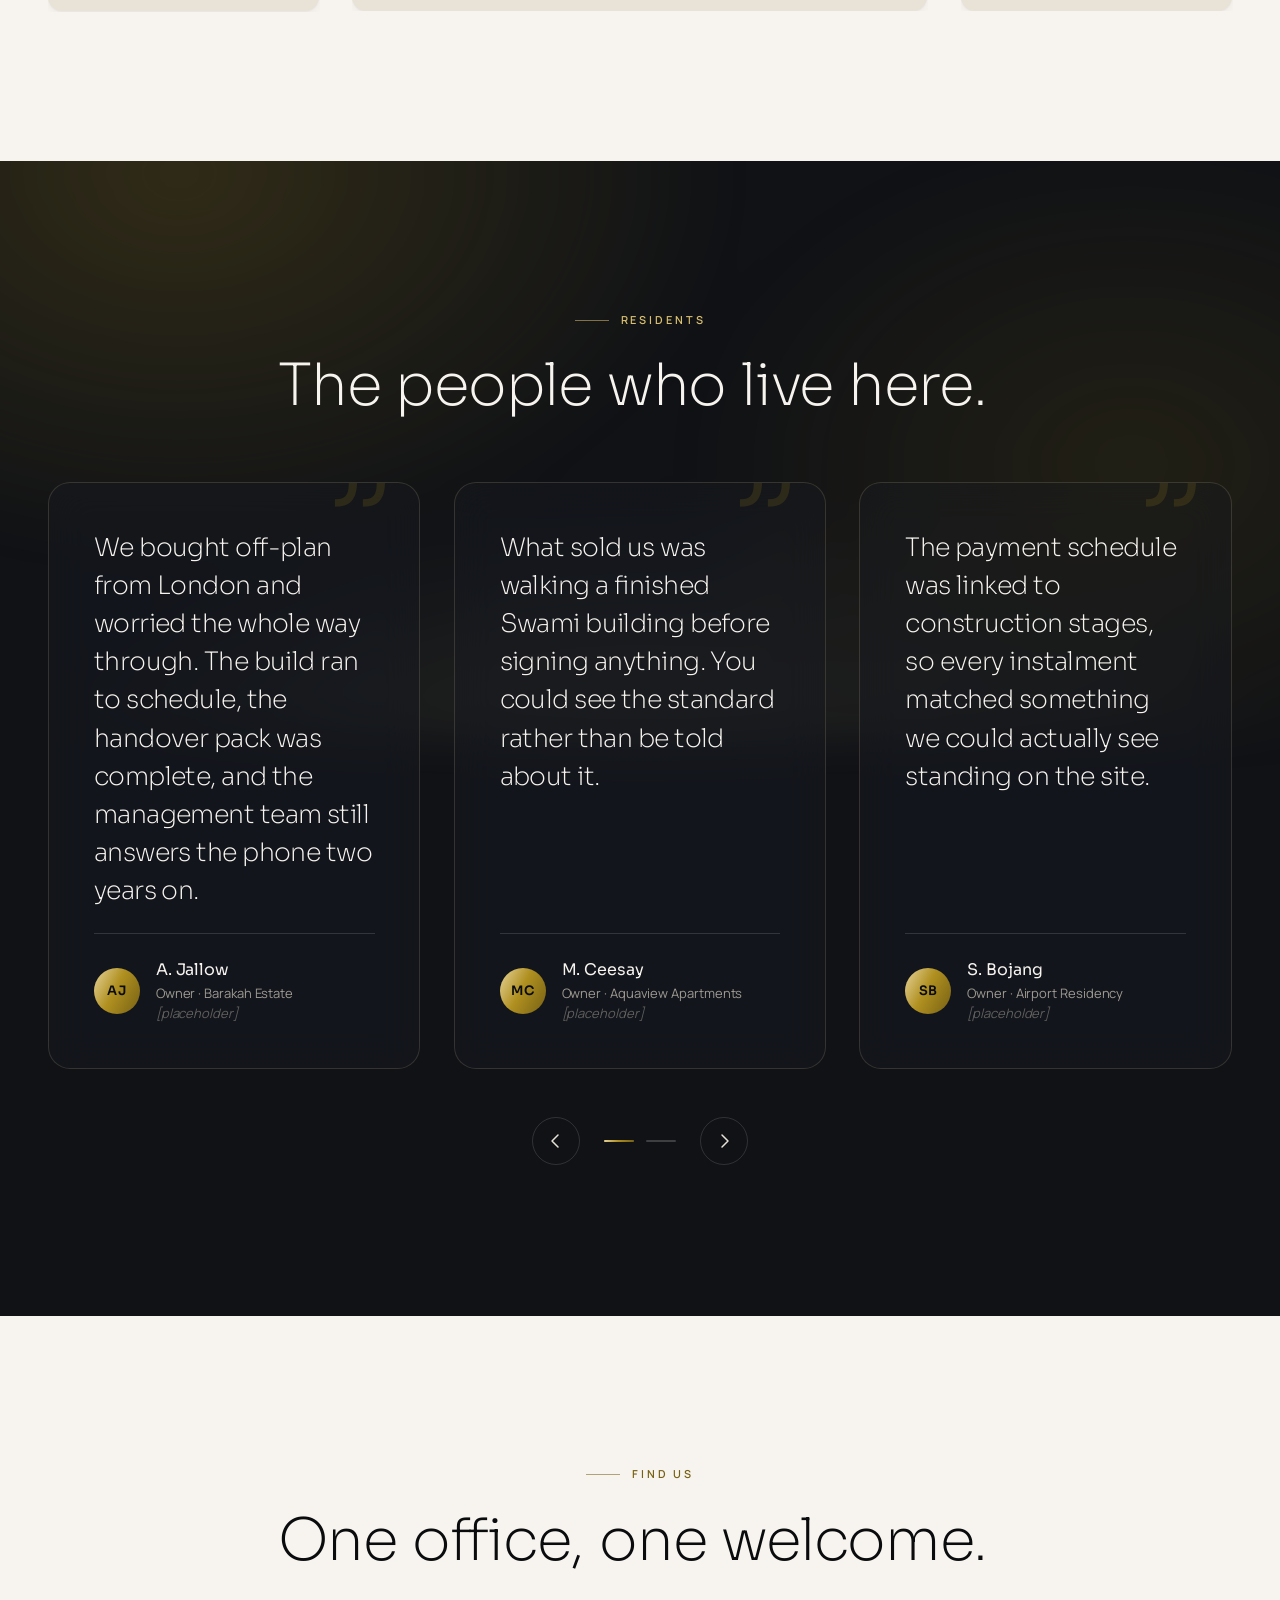
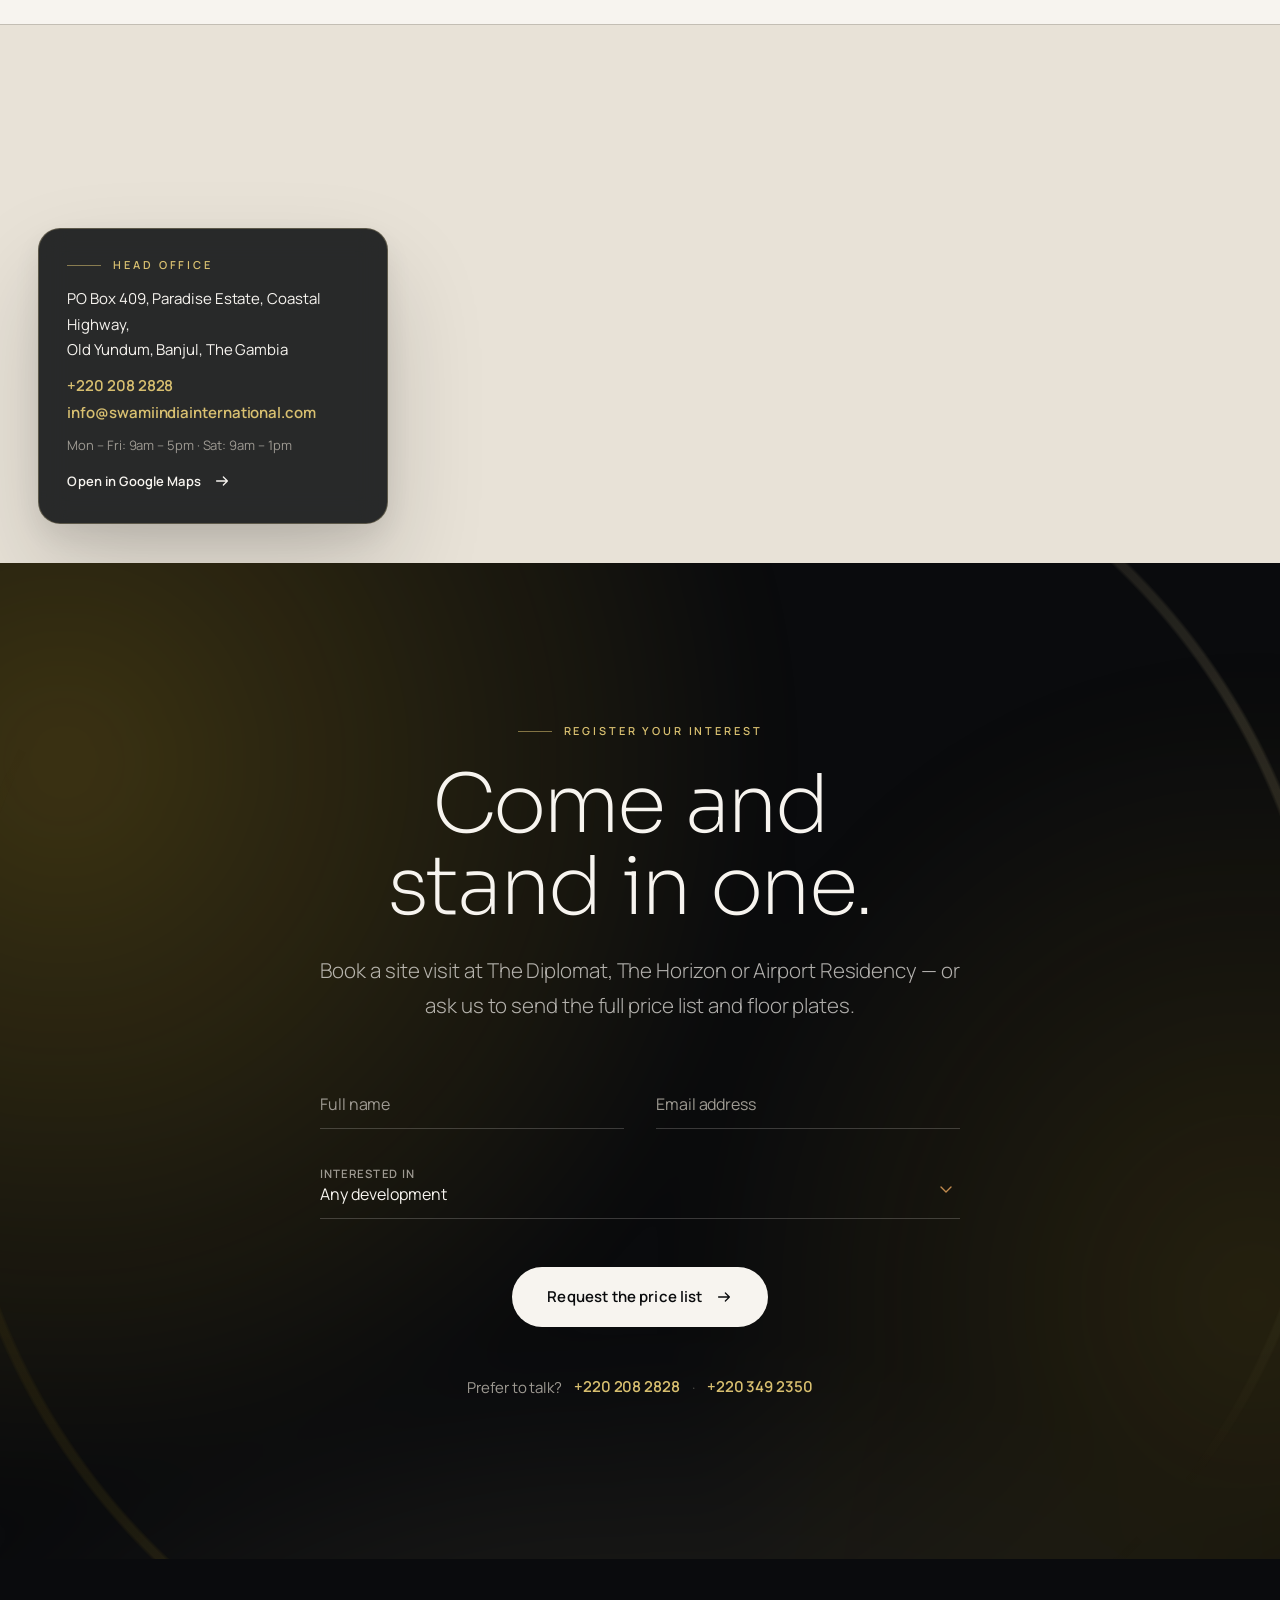
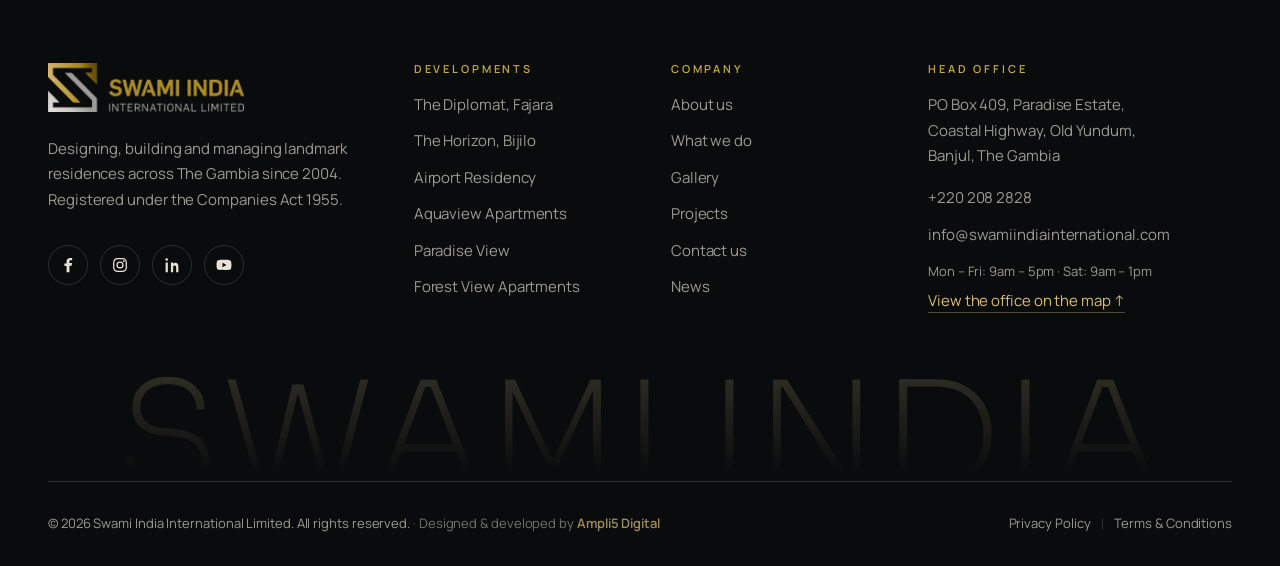
==== commit 17980af0: "change design details pages" ====
--- a/index.html
+++ b/index.html
@@ -6,14 +6,14 @@
 <meta name="theme-color" content="#0A0B0D">
 
 <title>Swami India International — Landmark Residences on the Gambian Coast</title>
-<meta name="description" content="Since 2004, Swami India International has designed and built landmark residences across The Gambia — from The Diplomat in Fajara to The Horizon in Bijilo. Apartments, penthouses and villas from US$57,000.">
+<meta name="description" content="Since 2004, Swami India International has designed and built landmark residences across The Gambia — from The Diplomat in Fajara to The Horizon in Bijilo. Apartments, penthouses and villas across Fajara, Bijilo and Old Yundum.">
 <link rel="canonical" href="https://www.swamiindiainternational.com/">
 
 <!-- Open Graph / social -->
 <meta property="og:type" content="website">
 <meta property="og:site_name" content="Swami India International Limited">
 <meta property="og:title" content="Swami India International — Landmark Residences on the Gambian Coast">
-<meta property="og:description" content="Twenty-two years of building magnificent landmarks in The Gambia. Apartments, penthouses and villas from US$57,000.">
+<meta property="og:description" content="Twenty-two years of building magnificent landmarks in The Gambia. Apartments, penthouses and villas across Fajara, Bijilo and Old Yundum.">
 <meta property="og:url" content="https://www.swamiindiainternational.com/">
 <meta property="og:image" content="https://www.swamiindiainternational.com/og-image.jpg">
 <meta name="twitter:card" content="summary_large_image">
@@ -30,51 +30,6 @@
      for users without JS (everything stays visible). -->
 <script>document.documentElement.className = document.documentElement.className.replace('no-js','js');</script>
 
-<!-- Structured data -->
-<script type="application/ld+json">
-{
-  "@context": "https://schema.org",
-  "@type": "RealEstateAgent",
-  "name": "Swami India International Limited",
-  "url": "https://www.swamiindiainternational.com/",
-  "foundingDate": "2004",
-  "description": "Diversified real estate developer and contractor in The Gambia, delivering luxury apartments, penthouses and villas since 2004.",
-  "address": {
-    "@type": "PostalAddress",
-    "streetAddress": "Paradise Estate, Coastal Highway, Old Yundum",
-    "addressLocality": "Banjul",
-    "addressCountry": "GM"
-  },
-  "telephone": "+220 2082828",
-  "email": "info@swamiindiainternational.com",
-  "sameAs": [
-    "https://www.facebook.com/swamiindiainternational",
-    "https://www.instagram.com/swamiindiainternational",
-    "https://www.linkedin.com/company/swami-india-international"
-  ],
-  "hasOfferCatalog": {
-    "@type": "OfferCatalog",
-    "name": "Divisions",
-    "itemListElement": [
-      { "@type": "Offer", "itemOffered": { "@type": "Service", "name": "Real Estate Development",
-        "description": "From ocean-facing apartments to gated villa communities. Landmark developments across The Gambia, built with precision and lasting value.",
-        "areaServed": "The Gambia", "provider": { "@type": "Organization", "name": "Swami India International Limited" } } },
-      { "@type": "Offer", "itemOffered": { "@type": "Service", "name": "Contracting",
-        "description": "Design-and-build delivery for our own developments and for select client projects — structure, services and finishes under one contract.",
-        "areaServed": "The Gambia", "provider": { "@type": "Organization", "name": "Swami India International Limited" } } },
-      { "@type": "Offer", "itemOffered": { "@type": "Service", "name": "Borehole Drilling",
-        "description": "Water infrastructure across the country — surveyed, sunk deep enough to last, and plumbed into every estate we build.",
-        "areaServed": "The Gambia", "provider": { "@type": "Organization", "name": "Swami India International Limited" } } },
-      { "@type": "Offer", "itemOffered": { "@type": "Service", "name": "Laterite Stone Mining",
-        "description": "Quarrying the laterite of the Gambian earth — graded, hauled and supplied to our own sites and to the wider trade.",
-        "areaServed": "The Gambia", "provider": { "@type": "Organization", "name": "Swami India International Limited" } } },
-      { "@type": "Offer", "itemOffered": { "@type": "Service", "name": "Rentals",
-        "description": "Furnished and unfurnished homes to let across our completed estates and towers, managed by the people who built them.",
-        "areaServed": "The Gambia", "provider": { "@type": "Organization", "name": "Swami India International Limited" } } }
-    ]
-  }
-}
-</script>
 </head>
 
 <body id="top">
@@ -109,7 +64,6 @@
 <div class="progress" aria-hidden="true"><span class="progress__bar" id="progressBar"></span></div>
 
 <a class="skip-link" href="#main">Skip to content</a>
-
 
 <!-- ══════════════════════════════════════════════════════════════════
      NAVIGATION — transparent over the hero, glass once scrolled
@@ -199,7 +153,6 @@
   </div>
 </div>
 
-
 <main id="main">
 
 <!-- ══════════════════════════════════════════════════════════════════
@@ -232,7 +185,6 @@
   </a>
 </section>
 
-
 <!-- ══════════════════════════════════════════════════════════════════
      3 · ABOUT
      ══════════════════════════════════════════════════════════════════ -->
@@ -301,7 +253,6 @@
     </div>
   </div>
 </section>
-
 
 <!-- ══════════════════════════════════════════════════════════════════
      4 · DEVELOPMENTS — interactive hover index
@@ -424,7 +375,6 @@
   </div>
 </section>
 
-
 <!-- ══════════════════════════════════════════════════════════════════
      5 · THE SWAMI STANDARD (why choose us)
      ══════════════════════════════════════════════════════════════════ -->
@@ -495,7 +445,6 @@
     </div>
   </div>
 </section>
-
 
 <!-- ══════════════════════════════════════════════════════════════════
      6 · WHAT WE DO — the group's divisions
@@ -643,7 +592,6 @@
   </div>
 </section>
 
-
 <!-- ══════════════════════════════════════════════════════════════════
      7 · GALLERY — masonry + lightbox
      ══════════════════════════════════════════════════════════════════ -->
@@ -704,7 +652,6 @@
   </div>
 </section>
 
-
 <!-- ══════════════════════════════════════════════════════════════════
      8 · RESIDENTS / TESTIMONIALS
      ⚠ PLACEHOLDER CONTENT — these quotes are written for layout only.
@@ -774,7 +721,6 @@
 
   </div>
 </section>
-
 
 <!-- ══════════════════════════════════════════════════════════════════
      9b · OUR OFFICE — head office, live map (address and map pin taken
@@ -813,7 +759,6 @@
   </div>
 </section>
 
-
 <!-- ══════════════════════════════════════════════════════════════════
      10 · CTA
      ══════════════════════════════════════════════════════════════════ -->
@@ -870,7 +815,6 @@
 </section>
 
 </main>
-
 
 <!-- ══════════════════════════════════════════════════════════════════
      FOOTER
@@ -957,7 +901,6 @@
   </div>
 </footer>
 
-
 <!-- ══════════════════════════════════════════════════════════════════
      LIGHTBOX
      ══════════════════════════════════════════════════════════════════ -->
